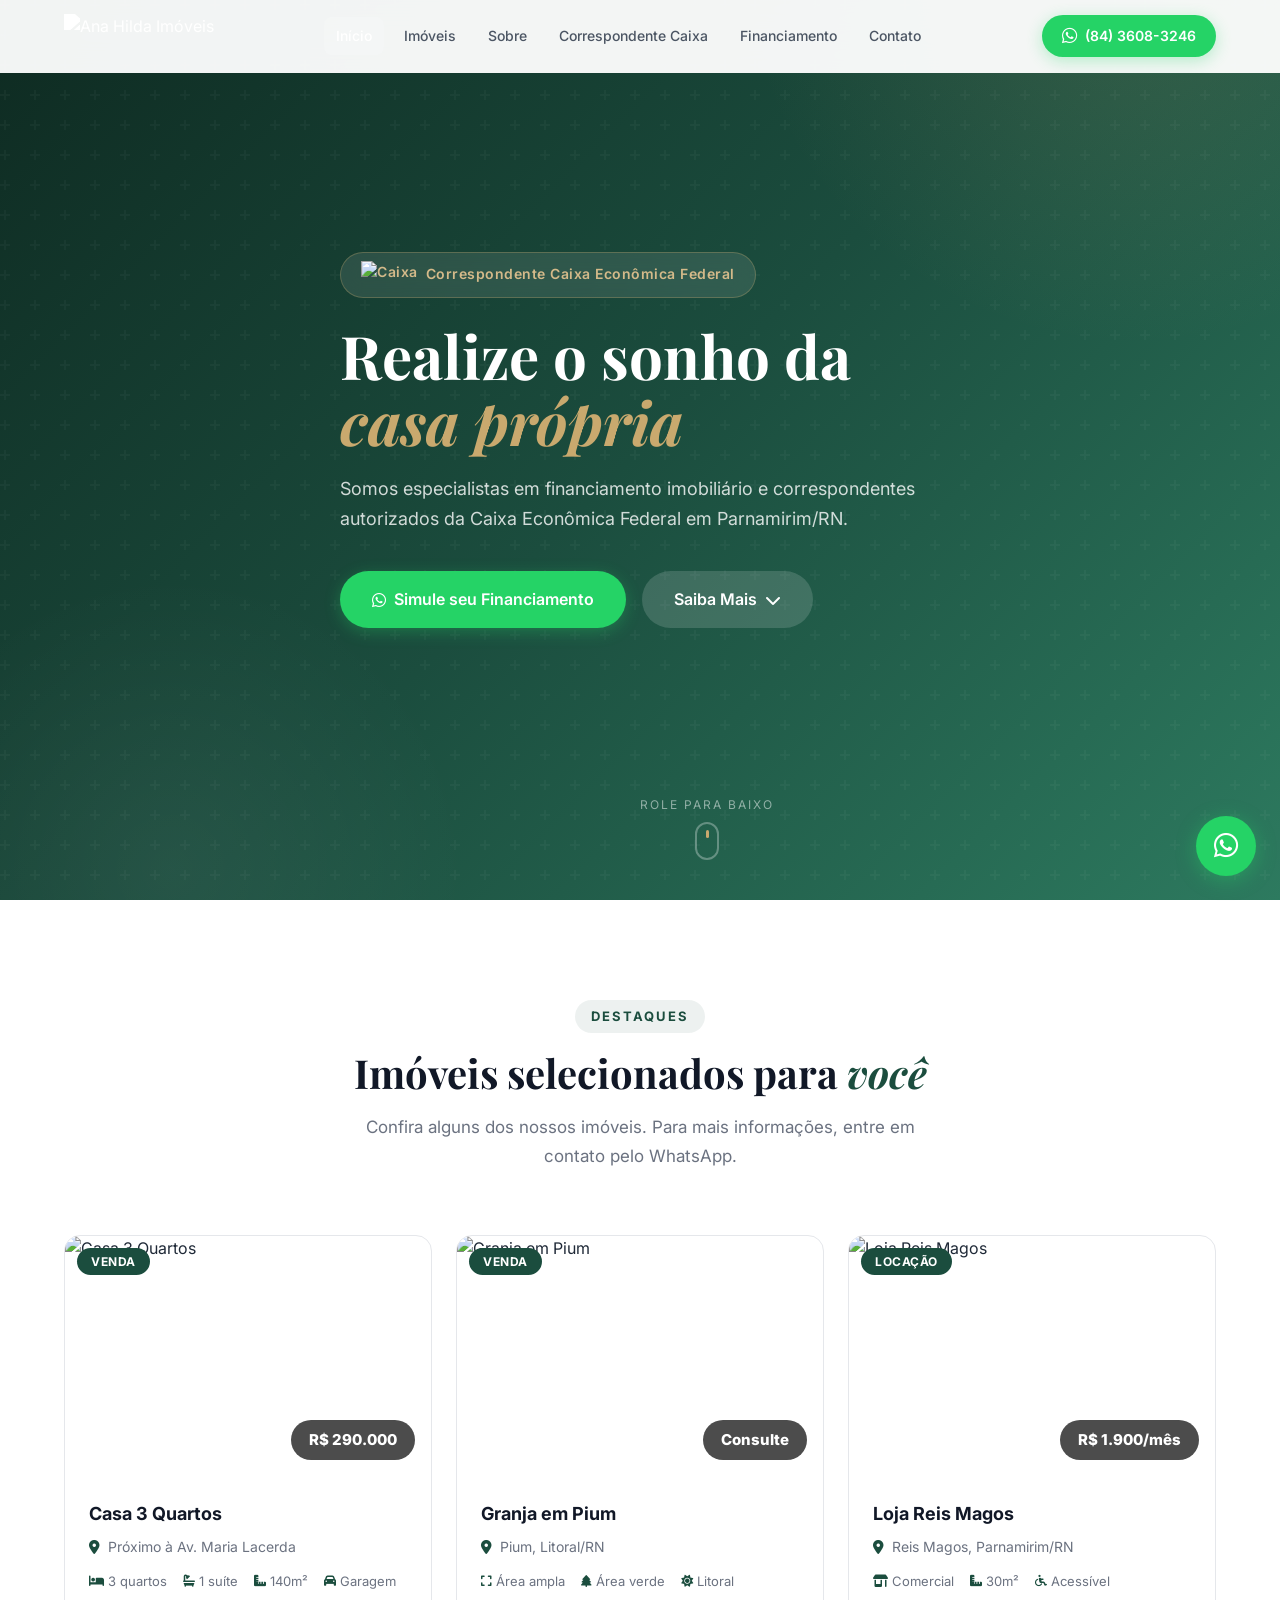
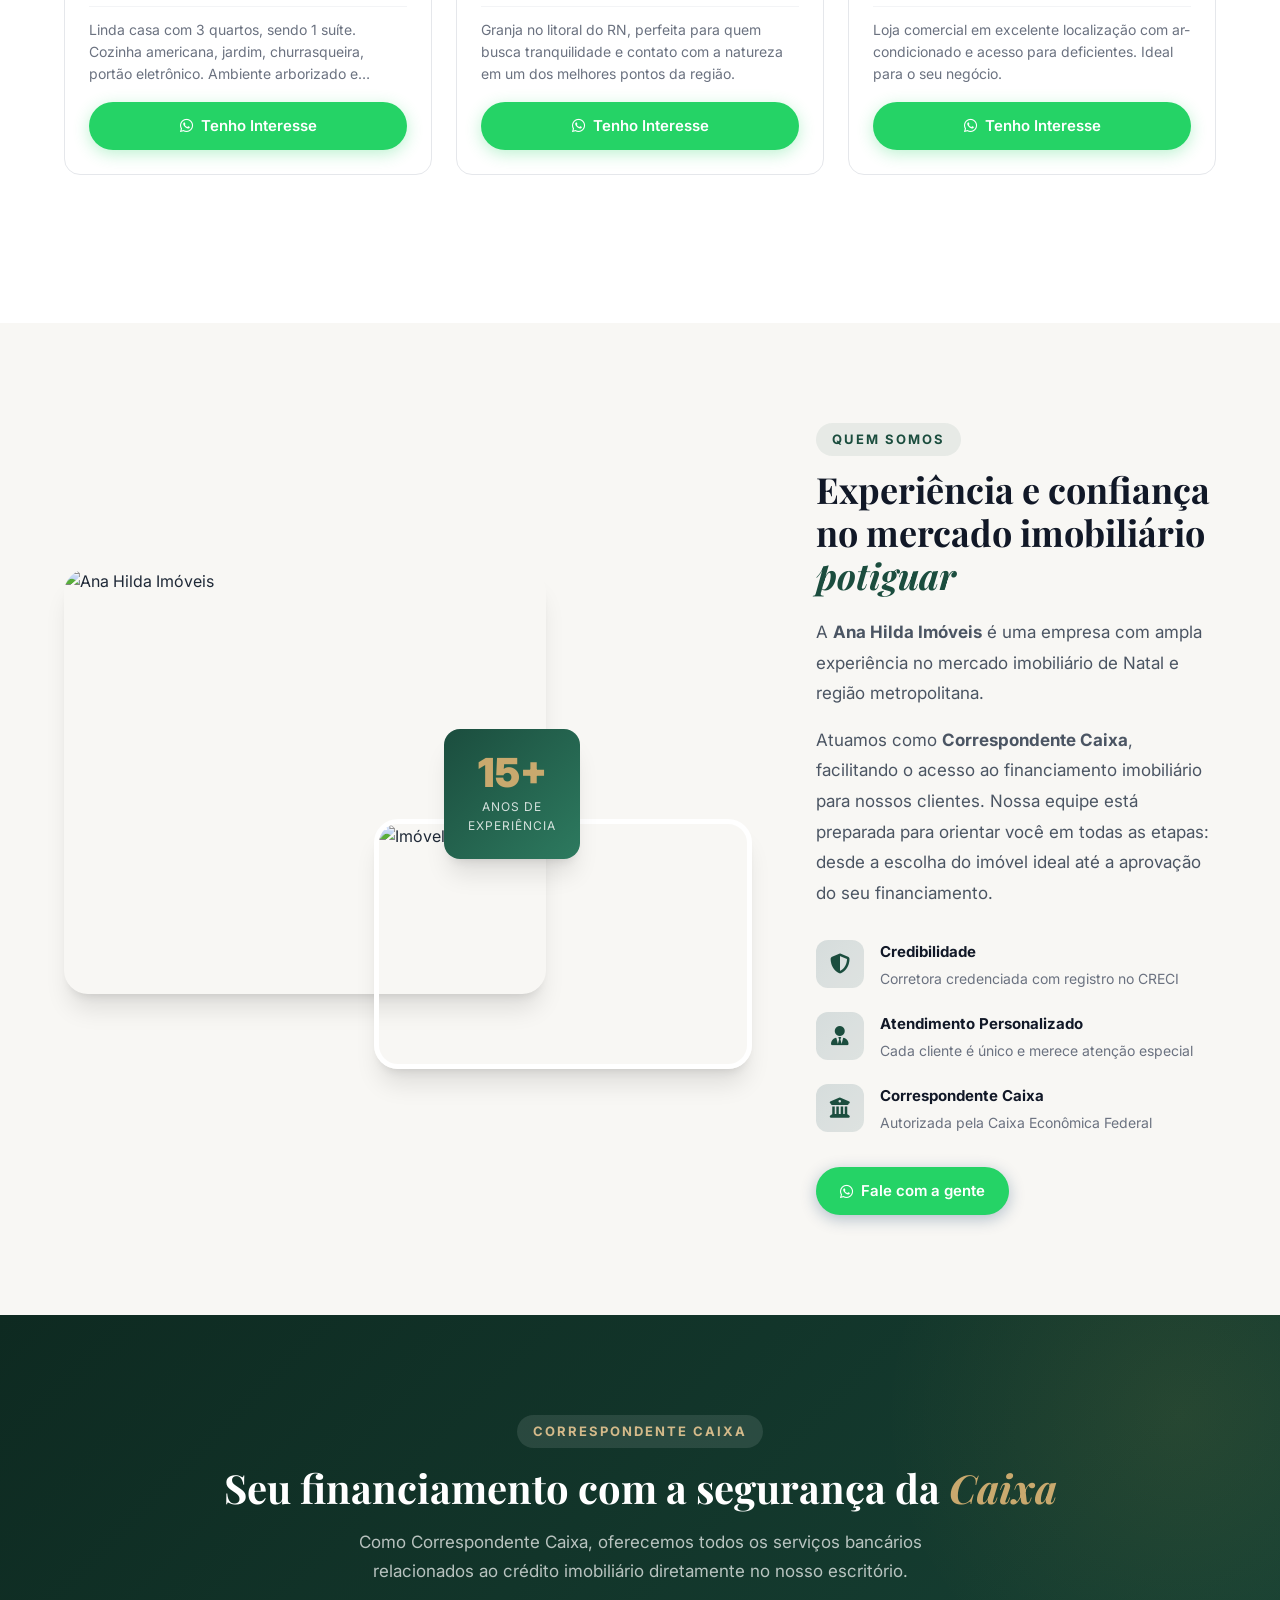
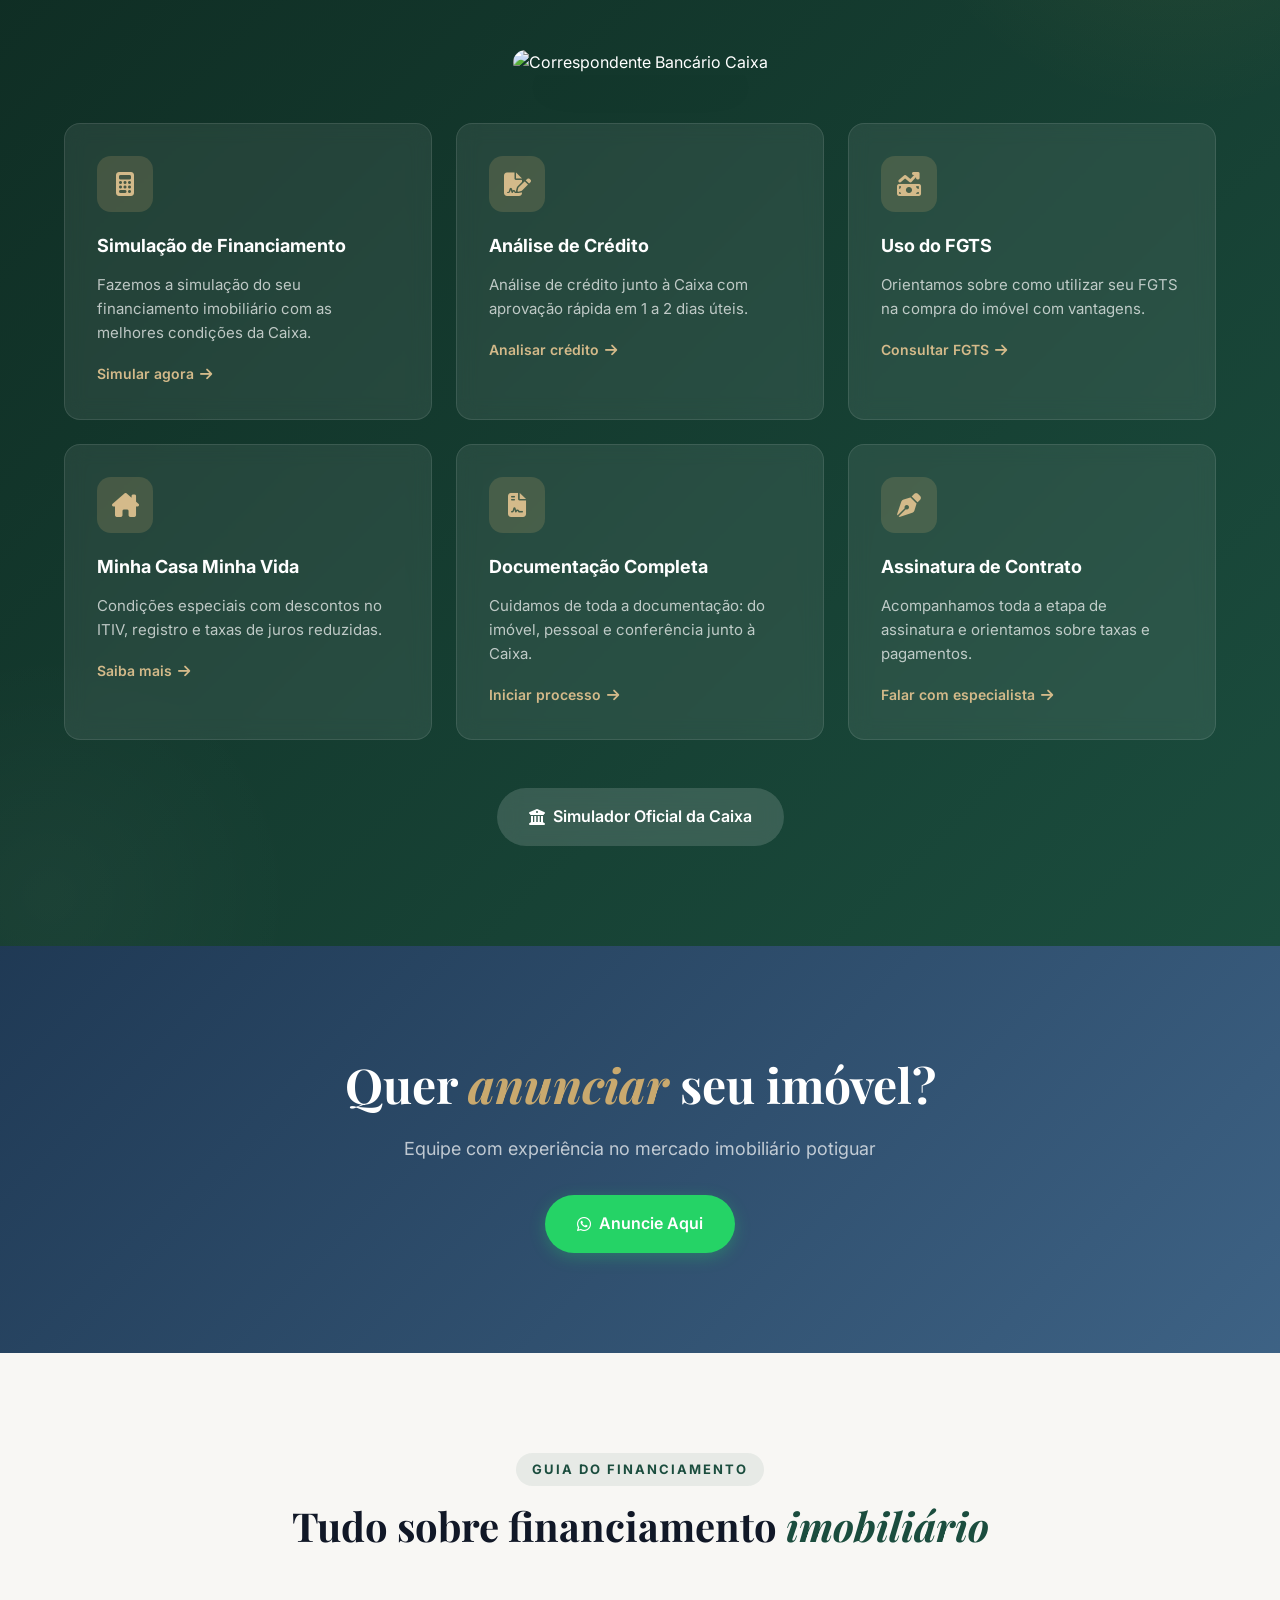
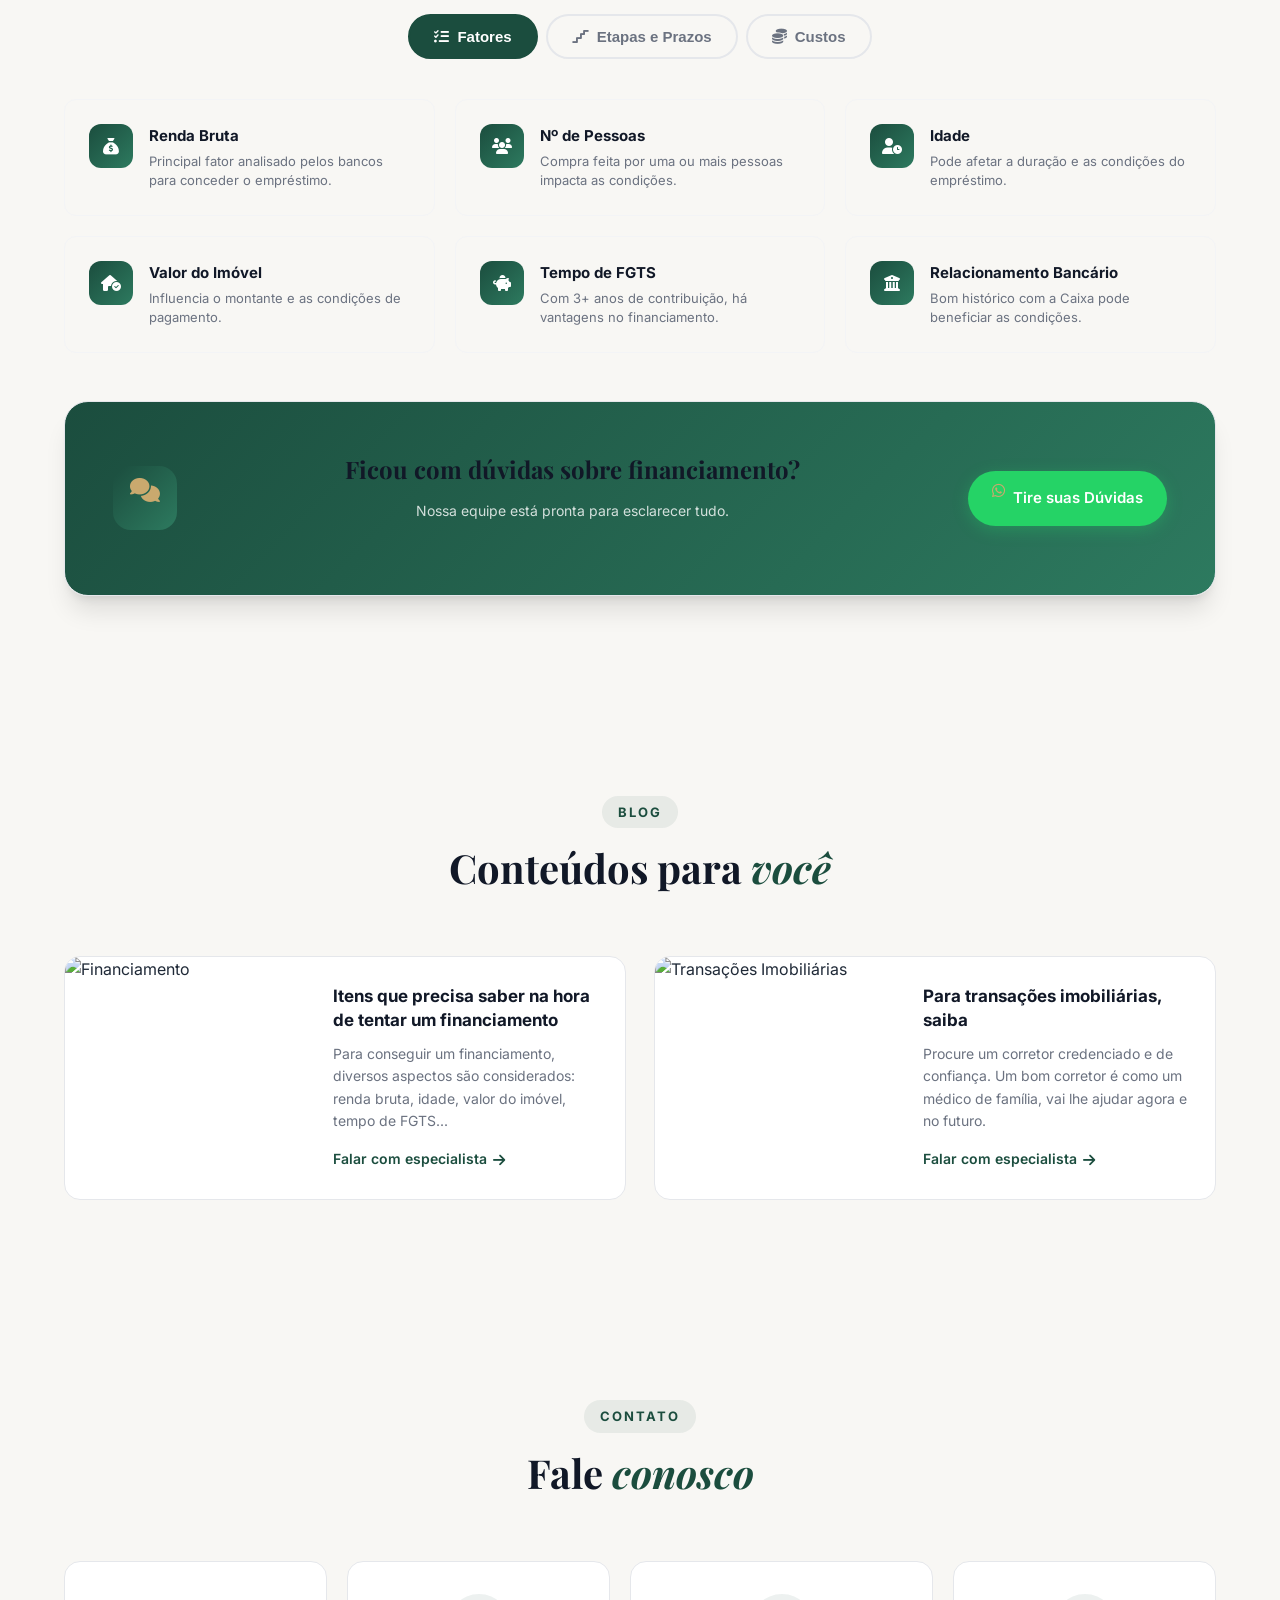
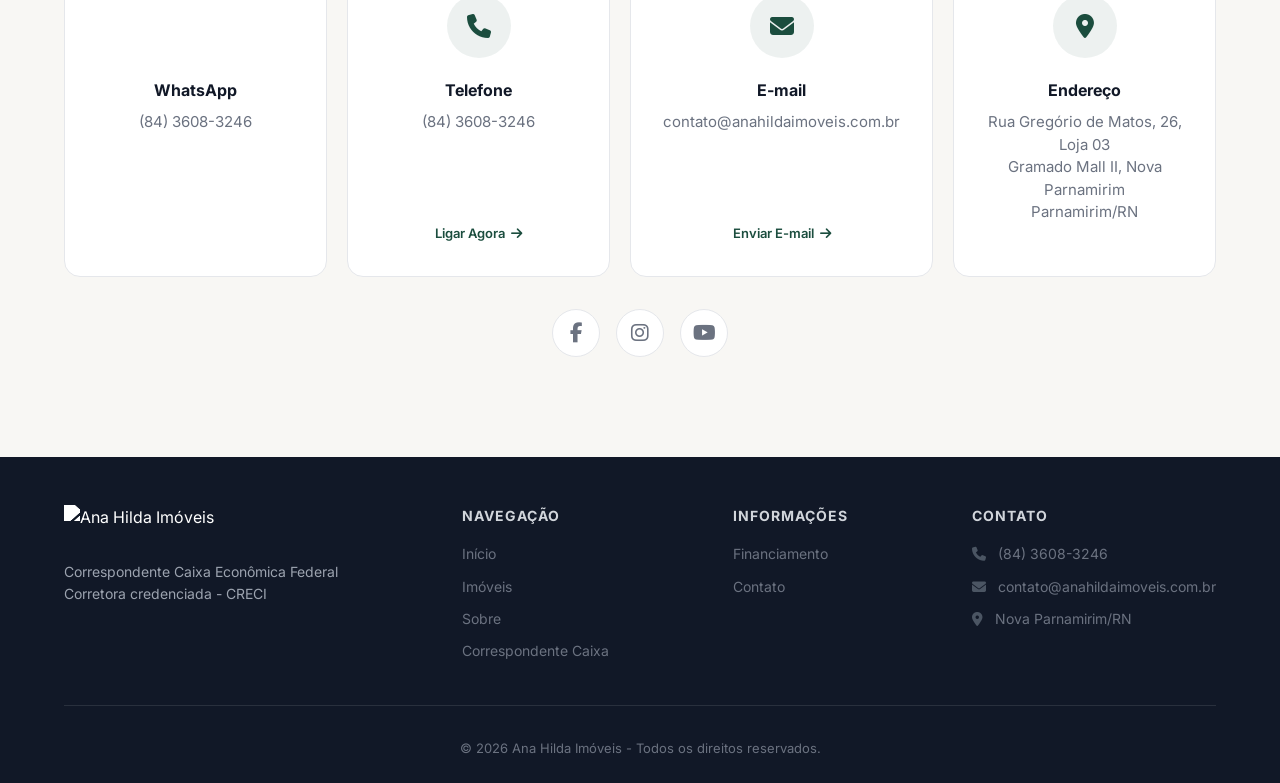
==== anahilda/index.html @ 0c30a684 "Site Ana Hilda Imoveis - Correspondente Caixa" ====
<!DOCTYPE html>
<html lang="pt-BR">
<head>
    <meta charset="UTF-8">
    <meta name="viewport" content="width=device-width, initial-scale=1.0">
    <title>Ana Hilda Imóveis | Correspondente Caixa - Parnamirim/RN</title>
    <meta name="description" content="Ana Hilda Imóveis - Correspondente Caixa em Parnamirim/RN. Financiamento imobiliário, simulação de crédito, compra e venda de imóveis.">
    <link rel="icon" type="image/svg+xml" href="https://www.anahildaimoveis.com.br/images/icons/logo.svg">
    <link rel="preconnect" href="https://fonts.googleapis.com">
    <link rel="preconnect" href="https://fonts.gstatic.com" crossorigin>
    <link href="https://fonts.googleapis.com/css2?family=Inter:wght@300;400;500;600;700;800;900&family=Playfair+Display:ital,wght@0,400;0,500;0,600;0,700;0,800;1,400;1,500&display=swap" rel="stylesheet">
    <link rel="stylesheet" href="https://cdnjs.cloudflare.com/ajax/libs/font-awesome/6.5.1/css/all.min.css">
    <link rel="stylesheet" href="styles.css">
</head>
<body>
    <!-- Preloader -->
    <div class="preloader" id="preloader">
        <div class="preloader-inner">
            <img src="https://www.anahildaimoveis.com.br/images/icons/logo.svg" alt="Ana Hilda" class="preloader-logo">
            <div class="preloader-bar"><div class="preloader-progress"></div></div>
        </div>
    </div>

    <!-- Header -->
    <header class="header" id="header">
        <div class="container header-container">
            <a href="#inicio" class="logo">
                <img src="https://www.anahildaimoveis.com.br/images/icons/logo.svg" alt="Ana Hilda Imóveis" class="logo-img">
            </a>
            <nav class="nav" id="nav">
                <a href="#inicio" class="nav-link active">Início</a>
                <a href="#imoveis" class="nav-link">Imóveis</a>
                <a href="#sobre" class="nav-link">Sobre</a>
                <a href="#correspondente" class="nav-link">Correspondente Caixa</a>
                <a href="#financiamento" class="nav-link">Financiamento</a>
                <a href="#contato" class="nav-link">Contato</a>
            </nav>
            <div class="header-actions">
                <a href="https://api.whatsapp.com/send?phone=558436083246&text=Ol%C3%A1!%20Gostaria%20de%20mais%20informa%C3%A7%C3%B5es." class="btn-whatsapp-header" target="_blank" rel="noopener noreferrer">
                    <i class="fa-brands fa-whatsapp"></i>
                    <span>(84) 3608-3246</span>
                </a>
                <button class="menu-toggle" id="menuToggle" aria-label="Abrir menu">
                    <span></span><span></span><span></span>
                </button>
            </div>
        </div>
    </header>

    <!-- Hero Section -->
    <section class="hero" id="inicio">
        <div class="hero-slider">
            <div class="hero-slide active" style="background-image: url('https://www.anahildaimoveis.com.br/storage/3f42e24fa9ee6827d3854d11d2862d00.jpg')"></div>
            <div class="hero-slide" style="background-image: url('https://www.anahildaimoveis.com.br/storage/c2299dfd1efd3f66dc55f5dcf872d131.jpg')"></div>
            <div class="hero-slide" style="background-image: url('https://www.anahildaimoveis.com.br/storage/8b6256d029a9e658348ebc6f0e611dac.jpg')"></div>
        </div>
        <div class="hero-overlay"></div>
        <div class="container hero-content">
            <div class="hero-badge">
                <img src="https://www.anahildaimoveis.com.br/images/caixa.png" alt="Caixa" class="hero-badge-img">
                Correspondente Caixa Econômica Federal
            </div>
            <h1>
                <span class="hero-line">Realize o sonho da</span>
                <span class="hero-line"><em class="highlight">casa própria</em></span>
            </h1>
            <p class="hero-subtitle">Somos especialistas em financiamento imobiliário e correspondentes autorizados da Caixa Econômica Federal em Parnamirim/RN.</p>
            <div class="hero-actions">
                <a href="https://api.whatsapp.com/send?phone=558436083246&text=Ol%C3%A1!%20Gostaria%20de%20simular%20um%20financiamento." class="btn btn-whatsapp btn-lg" target="_blank" rel="noopener noreferrer">
                    <i class="fa-brands fa-whatsapp"></i> Simule seu Financiamento
                </a>
                <a href="#correspondente" class="btn btn-glass btn-lg">
                    Saiba Mais <i class="fa-solid fa-chevron-down"></i>
                </a>
            </div>
        </div>
        <div class="hero-scroll-indicator">
            <span>Role para baixo</span>
            <div class="scroll-mouse"><div class="scroll-dot"></div></div>
        </div>
    </section>

    <!-- Imóveis em Destaque -->
    <section class="section section-properties" id="imoveis">
        <div class="container">
            <div class="section-header">
                <span class="section-tag">Destaques</span>
                <h2 class="section-title">Imóveis selecionados para <em>você</em></h2>
                <p class="section-desc">Confira alguns dos nossos imóveis. Para mais informações, entre em contato pelo WhatsApp.</p>
            </div>
            <div class="properties-grid">
                <div class="property-card">
                    <div class="property-image-wrap">
                        <img src="https://www.anahildaimoveis.com.br/storage/3f42e24fa9ee6827d3854d11d2862d00.jpg" alt="Casa 3 Quartos" class="property-img" loading="lazy">
                        <div class="property-badge">Venda</div>
                        <div class="property-price-tag">R$ 290.000</div>
                    </div>
                    <div class="property-info">
                        <h3>Casa 3 Quartos</h3>
                        <p class="property-location"><i class="fa-solid fa-location-dot"></i> Próximo à Av. Maria Lacerda</p>
                        <div class="property-details">
                            <span><i class="fa-solid fa-bed"></i> 3 quartos</span>
                            <span><i class="fa-solid fa-bath"></i> 1 suíte</span>
                            <span><i class="fa-solid fa-ruler-combined"></i> 140m²</span>
                            <span><i class="fa-solid fa-car"></i> Garagem</span>
                        </div>
                        <p class="property-desc">Linda casa com 3 quartos, sendo 1 suíte. Cozinha americana, jardim, churrasqueira, portão eletrônico. Ambiente arborizado e tranquilo.</p>
                        <a href="https://api.whatsapp.com/send?phone=558436083246&text=Ol%C3%A1!%20Tenho%20interesse%20na%20casa%20de%203%20quartos%20pr%C3%B3ximo%20%C3%A0%20Av.%20Maria%20Lacerda%20-%20R%24%20290.000." class="btn btn-whatsapp btn-block" target="_blank" rel="noopener noreferrer">
                            <i class="fa-brands fa-whatsapp"></i> Tenho Interesse
                        </a>
                    </div>
                </div>
                <div class="property-card">
                    <div class="property-image-wrap">
                        <img src="https://www.anahildaimoveis.com.br/storage/c2299dfd1efd3f66dc55f5dcf872d131.jpg" alt="Granja em Pium" class="property-img" loading="lazy">
                        <div class="property-badge badge-accent">Venda</div>
                        <div class="property-price-tag">Consulte</div>
                    </div>
                    <div class="property-info">
                        <h3>Granja em Pium</h3>
                        <p class="property-location"><i class="fa-solid fa-location-dot"></i> Pium, Litoral/RN</p>
                        <div class="property-details">
                            <span><i class="fa-solid fa-expand"></i> Área ampla</span>
                            <span><i class="fa-solid fa-tree"></i> Área verde</span>
                            <span><i class="fa-solid fa-sun"></i> Litoral</span>
                        </div>
                        <p class="property-desc">Granja no litoral do RN, perfeita para quem busca tranquilidade e contato com a natureza em um dos melhores pontos da região.</p>
                        <a href="https://api.whatsapp.com/send?phone=558436083246&text=Ol%C3%A1!%20Tenho%20interesse%20na%20granja%20em%20Pium." class="btn btn-whatsapp btn-block" target="_blank" rel="noopener noreferrer">
                            <i class="fa-brands fa-whatsapp"></i> Tenho Interesse
                        </a>
                    </div>
                </div>
                <div class="property-card">
                    <div class="property-image-wrap">
                        <img src="https://www.anahildaimoveis.com.br/storage/f14620f05eb7514bbc14f7b76ff2d310.jpg" alt="Loja Reis Magos" class="property-img" loading="lazy">
                        <div class="property-badge badge-blue">Locação</div>
                        <div class="property-price-tag">R$ 1.900/mês</div>
                    </div>
                    <div class="property-info">
                        <h3>Loja Reis Magos</h3>
                        <p class="property-location"><i class="fa-solid fa-location-dot"></i> Reis Magos, Parnamirim/RN</p>
                        <div class="property-details">
                            <span><i class="fa-solid fa-shop"></i> Comercial</span>
                            <span><i class="fa-solid fa-ruler-combined"></i> 30m²</span>
                            <span><i class="fa-solid fa-wheelchair"></i> Acessível</span>
                        </div>
                        <p class="property-desc">Loja comercial em excelente localização com ar-condicionado e acesso para deficientes. Ideal para o seu negócio.</p>
                        <a href="https://api.whatsapp.com/send?phone=558436083246&text=Ol%C3%A1!%20Tenho%20interesse%20na%20loja%20em%20Reis%20Magos%20-%20R%24%201.900%2Fm%C3%AAs." class="btn btn-whatsapp btn-block" target="_blank" rel="noopener noreferrer">
                            <i class="fa-brands fa-whatsapp"></i> Tenho Interesse
                        </a>
                    </div>
                </div>
            </div>
        </div>
    </section>

    <!-- Sobre Section -->
    <section class="section section-about" id="sobre">
        <div class="container">
            <div class="about-grid">
                <div class="about-visual">
                    <div class="about-img-main">
                        <img src="https://www.anahildaimoveis.com.br/storage/6cd33219439816ec2b8a72f37dd2b15e.jpg" alt="Ana Hilda Imóveis" loading="lazy">
                    </div>
                    <div class="about-img-secondary">
                        <img src="https://www.anahildaimoveis.com.br/storage/6be5751e2542e3f77f32aef439440cd1.jpg" alt="Imóvel" loading="lazy">
                    </div>
                    <div class="about-experience-badge">
                        <span class="about-exp-number">15+</span>
                        <span class="about-exp-text">Anos de<br>experiência</span>
                    </div>
                </div>
                <div class="about-text">
                    <span class="section-tag">Quem Somos</span>
                    <h2 class="section-title">Experiência e confiança no mercado imobiliário <em>potiguar</em></h2>
                    <p class="about-lead">A <strong>Ana Hilda Imóveis</strong> é uma empresa com ampla experiência no mercado imobiliário de Natal e região metropolitana.</p>
                    <p>Atuamos como <strong>Correspondente Caixa</strong>, facilitando o acesso ao financiamento imobiliário para nossos clientes. Nossa equipe está preparada para orientar você em todas as etapas: desde a escolha do imóvel ideal até a aprovação do seu financiamento.</p>
                    <div class="about-features">
                        <div class="about-feature">
                            <div class="feature-icon"><i class="fa-solid fa-shield-halved"></i></div>
                            <div>
                                <strong>Credibilidade</strong>
                                <span>Corretora credenciada com registro no CRECI</span>
                            </div>
                        </div>
                        <div class="about-feature">
                            <div class="feature-icon"><i class="fa-solid fa-user-tie"></i></div>
                            <div>
                                <strong>Atendimento Personalizado</strong>
                                <span>Cada cliente é único e merece atenção especial</span>
                            </div>
                        </div>
                        <div class="about-feature">
                            <div class="feature-icon"><i class="fa-solid fa-building-columns"></i></div>
                            <div>
                                <strong>Correspondente Caixa</strong>
                                <span>Autorizada pela Caixa Econômica Federal</span>
                            </div>
                        </div>
                    </div>
                    <a href="https://api.whatsapp.com/send?phone=558436083246&text=Ol%C3%A1!%20Gostaria%20de%20saber%20mais%20sobre%20a%20Ana%20Hilda%20Im%C3%B3veis." class="btn btn-primary" target="_blank" rel="noopener noreferrer">
                        <i class="fa-brands fa-whatsapp"></i> Fale com a gente
                    </a>
                </div>
            </div>
        </div>
    </section>

    <!-- Correspondente Caixa Section -->
    <section class="section section-caixa" id="correspondente">
        <div class="container">
            <div class="section-header section-header-light">
                <span class="section-tag section-tag-light">Correspondente Caixa</span>
                <h2 class="section-title">Seu financiamento com a segurança da <em>Caixa</em></h2>
                <p class="section-desc">Como Correspondente Caixa, oferecemos todos os serviços bancários relacionados ao crédito imobiliário diretamente no nosso escritório.</p>
            </div>
            <div class="caixa-banner">
                <img src="https://www.anahildaimoveis.com.br/images/caixa.png" alt="Correspondente Bancário Caixa" class="caixa-banner-img">
            </div>
            <div class="caixa-grid">
                <div class="caixa-card">
                    <div class="caixa-icon"><i class="fa-solid fa-calculator"></i></div>
                    <h3>Simulação de Financiamento</h3>
                    <p>Fazemos a simulação do seu financiamento imobiliário com as melhores condições da Caixa.</p>
                    <a href="https://api.whatsapp.com/send?phone=558436083246&text=Ol%C3%A1!%20Gostaria%20de%20fazer%20uma%20simula%C3%A7%C3%A3o%20de%20financiamento." class="caixa-link" target="_blank" rel="noopener noreferrer">Simular agora <i class="fa-solid fa-arrow-right"></i></a>
                </div>
                <div class="caixa-card">
                    <div class="caixa-icon"><i class="fa-solid fa-file-signature"></i></div>
                    <h3>Análise de Crédito</h3>
                    <p>Análise de crédito junto à Caixa com aprovação rápida em 1 a 2 dias úteis.</p>
                    <a href="https://api.whatsapp.com/send?phone=558436083246&text=Ol%C3%A1!%20Gostaria%20de%20fazer%20uma%20an%C3%A1lise%20de%20cr%C3%A9dito." class="caixa-link" target="_blank" rel="noopener noreferrer">Analisar crédito <i class="fa-solid fa-arrow-right"></i></a>
                </div>
                <div class="caixa-card">
                    <div class="caixa-icon"><i class="fa-solid fa-money-bill-trend-up"></i></div>
                    <h3>Uso do FGTS</h3>
                    <p>Orientamos sobre como utilizar seu FGTS na compra do imóvel com vantagens.</p>
                    <a href="https://api.whatsapp.com/send?phone=558436083246&text=Ol%C3%A1!%20Gostaria%20de%20saber%20como%20usar%20o%20FGTS%20no%20financiamento." class="caixa-link" target="_blank" rel="noopener noreferrer">Consultar FGTS <i class="fa-solid fa-arrow-right"></i></a>
                </div>
                <div class="caixa-card">
                    <div class="caixa-icon"><i class="fa-solid fa-house-chimney"></i></div>
                    <h3>Minha Casa Minha Vida</h3>
                    <p>Condições especiais com descontos no ITIV, registro e taxas de juros reduzidas.</p>
                    <a href="https://api.whatsapp.com/send?phone=558436083246&text=Ol%C3%A1!%20Gostaria%20de%20saber%20sobre%20o%20Minha%20Casa%20Minha%20Vida." class="caixa-link" target="_blank" rel="noopener noreferrer">Saiba mais <i class="fa-solid fa-arrow-right"></i></a>
                </div>
                <div class="caixa-card">
                    <div class="caixa-icon"><i class="fa-solid fa-file-contract"></i></div>
                    <h3>Documentação Completa</h3>
                    <p>Cuidamos de toda a documentação: do imóvel, pessoal e conferência junto à Caixa.</p>
                    <a href="https://api.whatsapp.com/send?phone=558436083246&text=Ol%C3%A1!%20Preciso%20de%20ajuda%20com%20documenta%C3%A7%C3%A3o%20do%20financiamento." class="caixa-link" target="_blank" rel="noopener noreferrer">Iniciar processo <i class="fa-solid fa-arrow-right"></i></a>
                </div>
                <div class="caixa-card">
                    <div class="caixa-icon"><i class="fa-solid fa-pen-nib"></i></div>
                    <h3>Assinatura de Contrato</h3>
                    <p>Acompanhamos toda a etapa de assinatura e orientamos sobre taxas e pagamentos.</p>
                    <a href="https://api.whatsapp.com/send?phone=558436083246&text=Ol%C3%A1!%20Gostaria%20de%20saber%20sobre%20assinatura%20do%20contrato." class="caixa-link" target="_blank" rel="noopener noreferrer">Falar com especialista <i class="fa-solid fa-arrow-right"></i></a>
                </div>
            </div>
            <div class="caixa-cta">
                <a href="http://www8.caixa.gov.br/siopiinternet-web/simulaOperacaoInternet.do?method=inicializarCasoUso" class="btn btn-glass btn-lg" target="_blank" rel="noopener noreferrer">
                    <i class="fa-solid fa-building-columns"></i> Simulador Oficial da Caixa
                </a>
            </div>
        </div>
    </section>

    <!-- CTA Banner -->
    <section class="cta-banner" style="background-image: url('https://www.anahildaimoveis.com.br/storage/a5a884e4cf1339f1665d600820ebb348.jpg')">
        <div class="cta-overlay"></div>
        <div class="container cta-content">
            <h2>Quer <em>anunciar</em> seu imóvel?</h2>
            <p>Equipe com experiência no mercado imobiliário potiguar</p>
            <a href="https://api.whatsapp.com/send?phone=558436083246&text=Ol%C3%A1!%20Gostaria%20de%20anunciar%20meu%20im%C3%B3vel." class="btn btn-whatsapp btn-lg" target="_blank" rel="noopener noreferrer">
                <i class="fa-brands fa-whatsapp"></i> Anuncie Aqui
            </a>
        </div>
    </section>

    <!-- Financiamento Info Section -->
    <section class="section section-finance" id="financiamento">
        <div class="container">
            <div class="section-header">
                <span class="section-tag">Guia do Financiamento</span>
                <h2 class="section-title">Tudo sobre financiamento <em>imobiliário</em></h2>
            </div>
            <div class="finance-tabs">
                <button class="finance-tab active" data-tab="fatores">
                    <i class="fa-solid fa-list-check"></i> Fatores
                </button>
                <button class="finance-tab" data-tab="etapas">
                    <i class="fa-solid fa-stairs"></i> Etapas e Prazos
                </button>
                <button class="finance-tab" data-tab="custos">
                    <i class="fa-solid fa-coins"></i> Custos
                </button>
            </div>
            <div class="finance-panels">
                <div class="finance-panel active" id="panel-fatores">
                    <div class="finance-panel-grid">
                        <div class="finance-item">
                            <div class="finance-item-icon"><i class="fa-solid fa-sack-dollar"></i></div>
                            <div>
                                <strong>Renda Bruta</strong>
                                <p>Principal fator analisado pelos bancos para conceder o empréstimo.</p>
                            </div>
                        </div>
                        <div class="finance-item">
                            <div class="finance-item-icon"><i class="fa-solid fa-users"></i></div>
                            <div>
                                <strong>Nº de Pessoas</strong>
                                <p>Compra feita por uma ou mais pessoas impacta as condições.</p>
                            </div>
                        </div>
                        <div class="finance-item">
                            <div class="finance-item-icon"><i class="fa-solid fa-user-clock"></i></div>
                            <div>
                                <strong>Idade</strong>
                                <p>Pode afetar a duração e as condições do empréstimo.</p>
                            </div>
                        </div>
                        <div class="finance-item">
                            <div class="finance-item-icon"><i class="fa-solid fa-house-circle-check"></i></div>
                            <div>
                                <strong>Valor do Imóvel</strong>
                                <p>Influencia o montante e as condições de pagamento.</p>
                            </div>
                        </div>
                        <div class="finance-item">
                            <div class="finance-item-icon"><i class="fa-solid fa-piggy-bank"></i></div>
                            <div>
                                <strong>Tempo de FGTS</strong>
                                <p>Com 3+ anos de contribuição, há vantagens no financiamento.</p>
                            </div>
                        </div>
                        <div class="finance-item">
                            <div class="finance-item-icon"><i class="fa-solid fa-building-columns"></i></div>
                            <div>
                                <strong>Relacionamento Bancário</strong>
                                <p>Bom histórico com a Caixa pode beneficiar as condições.</p>
                            </div>
                        </div>
                    </div>
                </div>
                <div class="finance-panel" id="panel-etapas">
                    <div class="finance-steps">
                        <div class="finance-step">
                            <div class="step-number">01</div>
                            <div class="step-content">
                                <strong>Aprovação do Crédito</strong>
                                <span class="step-time"><i class="fa-regular fa-clock"></i> 1 a 2 dias úteis</span>
                            </div>
                        </div>
                        <div class="finance-step">
                            <div class="step-number">02</div>
                            <div class="step-content">
                                <strong>Documentação do Imóvel</strong>
                                <span class="step-time"><i class="fa-regular fa-clock"></i> 2 a 4 dias úteis</span>
                            </div>
                        </div>
                        <div class="finance-step">
                            <div class="step-number">03</div>
                            <div class="step-content">
                                <strong>Avaliação do Imóvel</strong>
                                <span class="step-time"><i class="fa-regular fa-clock"></i> 6 dias corridos (taxa R$ 750)</span>
                            </div>
                        </div>
                        <div class="finance-step">
                            <div class="step-number">04</div>
                            <div class="step-content">
                                <strong>Conferência dos Documentos</strong>
                                <span class="step-time"><i class="fa-regular fa-clock"></i> ~5 dias úteis</span>
                            </div>
                        </div>
                        <div class="finance-step">
                            <div class="step-number">05</div>
                            <div class="step-content">
                                <strong>Assinatura do Contrato</strong>
                                <span class="step-time"><i class="fa-regular fa-clock"></i> Formalização entre as partes</span>
                            </div>
                        </div>
                        <div class="finance-step">
                            <div class="step-number">06</div>
                            <div class="step-content">
                                <strong>Emissão do ITIV</strong>
                                <span class="step-time"><i class="fa-regular fa-clock"></i> ~3 dias úteis</span>
                            </div>
                        </div>
                        <div class="finance-step">
                            <div class="step-number">07</div>
                            <div class="step-content">
                                <strong>Registro no Cartório</strong>
                                <span class="step-time"><i class="fa-regular fa-clock"></i> ~10 dias úteis</span>
                            </div>
                        </div>
                    </div>
                </div>
                <div class="finance-panel" id="panel-custos">
                    <div class="cost-cards">
                        <div class="cost-card">
                            <div class="cost-value">R$ 750</div>
                            <div class="cost-label">Taxa de Engenharia</div>
                            <div class="cost-desc">Valor fixo</div>
                        </div>
                        <div class="cost-card">
                            <div class="cost-value">1-2%</div>
                            <div class="cost-label">Taxa à Vista</div>
                            <div class="cost-desc">Do valor do imóvel</div>
                        </div>
                        <div class="cost-card">
                            <div class="cost-value">3%</div>
                            <div class="cost-label">ITIV</div>
                            <div class="cost-desc">Descontos no MCMV</div>
                        </div>
                        <div class="cost-card">
                            <div class="cost-value">~2%</div>
                            <div class="cost-label">Registro Cartorário</div>
                            <div class="cost-desc">Descontos em programas especiais</div>
                        </div>
                        <div class="cost-card cost-card-total">
                            <div class="cost-value">7-10%</div>
                            <div class="cost-label">Total de Custos Adicionais</div>
                            <div class="cost-desc">Do valor do imóvel</div>
                        </div>
                    </div>
                </div>
            </div>
            <div class="finance-cta">
                <div class="finance-cta-card">
                    <div class="finance-cta-icon"><i class="fa-solid fa-comments"></i></div>
                    <div class="finance-cta-text">
                        <h3>Ficou com dúvidas sobre financiamento?</h3>
                        <p>Nossa equipe está pronta para esclarecer tudo.</p>
                    </div>
                    <a href="https://api.whatsapp.com/send?phone=558436083246&text=Ol%C3%A1!%20Tenho%20d%C3%BAvidas%20sobre%20financiamento%20imobili%C3%A1rio." class="btn btn-whatsapp" target="_blank" rel="noopener noreferrer">
                        <i class="fa-brands fa-whatsapp"></i> Tire suas Dúvidas
                    </a>
                </div>
            </div>
        </div>
    </section>

    <!-- Blog Preview -->
    <section class="section section-blog">
        <div class="container">
            <div class="section-header">
                <span class="section-tag">Blog</span>
                <h2 class="section-title">Conteúdos para <em>você</em></h2>
            </div>
            <div class="blog-grid">
                <div class="blog-card">
                    <div class="blog-img-wrap">
                        <img src="https://www.anahildaimoveis.com.br/storage/835e1cdfd86492f84b897bf29890645f.jpg" alt="Financiamento" class="blog-img" loading="lazy">
                    </div>
                    <div class="blog-content">
                        <h3>Itens que precisa saber na hora de tentar um financiamento</h3>
                        <p>Para conseguir um financiamento, diversos aspectos são considerados: renda bruta, idade, valor do imóvel, tempo de FGTS...</p>
                        <a href="https://api.whatsapp.com/send?phone=558436083246&text=Ol%C3%A1!%20Li%20sobre%20financiamento%20no%20site%20e%20gostaria%20de%20mais%20informa%C3%A7%C3%B5es." class="blog-link" target="_blank" rel="noopener noreferrer">Falar com especialista <i class="fa-solid fa-arrow-right"></i></a>
                    </div>
                </div>
                <div class="blog-card">
                    <div class="blog-img-wrap">
                        <img src="https://www.anahildaimoveis.com.br/storage/55d83b8bfdbf96cc63c871946daa3565.jpg" alt="Transações Imobiliárias" class="blog-img" loading="lazy">
                    </div>
                    <div class="blog-content">
                        <h3>Para transações imobiliárias, saiba</h3>
                        <p>Procure um corretor credenciado e de confiança. Um bom corretor é como um médico de família, vai lhe ajudar agora e no futuro.</p>
                        <a href="https://api.whatsapp.com/send?phone=558436083246&text=Ol%C3%A1!%20Li%20sobre%20transa%C3%A7%C3%B5es%20imobili%C3%A1rias%20no%20site%20e%20gostaria%20de%20mais%20informa%C3%A7%C3%B5es." class="blog-link" target="_blank" rel="noopener noreferrer">Falar com especialista <i class="fa-solid fa-arrow-right"></i></a>
                    </div>
                </div>
            </div>
        </div>
    </section>

    <!-- Contato Section -->
    <section class="section section-contact" id="contato">
        <div class="container">
            <div class="section-header">
                <span class="section-tag">Contato</span>
                <h2 class="section-title">Fale <em>conosco</em></h2>
            </div>
            <div class="contact-main">
                <div class="contact-info-grid">
                    <a href="https://api.whatsapp.com/send?phone=558436083246&text=Ol%C3%A1!" class="contact-card contact-card-featured" target="_blank" rel="noopener noreferrer">
                        <div class="contact-icon"><i class="fa-brands fa-whatsapp"></i></div>
                        <h3>WhatsApp</h3>
                        <p>(84) 3608-3246</p>
                        <span class="contact-action">Enviar Mensagem <i class="fa-solid fa-arrow-right"></i></span>
                    </a>
                    <a href="tel:+558436083246" class="contact-card">
                        <div class="contact-icon"><i class="fa-solid fa-phone"></i></div>
                        <h3>Telefone</h3>
                        <p>(84) 3608-3246</p>
                        <span class="contact-action">Ligar Agora <i class="fa-solid fa-arrow-right"></i></span>
                    </a>
                    <a href="mailto:contato@anahildaimoveis.com.br" class="contact-card">
                        <div class="contact-icon"><i class="fa-solid fa-envelope"></i></div>
                        <h3>E-mail</h3>
                        <p>contato@anahildaimoveis.com.br</p>
                        <span class="contact-action">Enviar E-mail <i class="fa-solid fa-arrow-right"></i></span>
                    </a>
                    <div class="contact-card">
                        <div class="contact-icon"><i class="fa-solid fa-location-dot"></i></div>
                        <h3>Endereço</h3>
                        <p>Rua Gregório de Matos, 26, Loja 03<br>Gramado Mall II, Nova Parnamirim<br>Parnamirim/RN</p>
                    </div>
                </div>
            </div>
            <div class="social-links">
                <a href="https://www.facebook.com/AnaHildaImoveis/" target="_blank" rel="noopener noreferrer" aria-label="Facebook"><i class="fa-brands fa-facebook-f"></i></a>
                <a href="https://www.instagram.com/anahildaimoveis/" target="_blank" rel="noopener noreferrer" aria-label="Instagram"><i class="fa-brands fa-instagram"></i></a>
                <a href="https://youtube.com/" target="_blank" rel="noopener noreferrer" aria-label="YouTube"><i class="fa-brands fa-youtube"></i></a>
            </div>
        </div>
    </section>

    <!-- Footer -->
    <footer class="footer">
        <div class="container">
            <div class="footer-content">
                <div class="footer-brand">
                    <img src="https://www.anahildaimoveis.com.br/images/icons/logo.svg" alt="Ana Hilda Imóveis" class="footer-logo">
                    <p>Correspondente Caixa Econômica Federal<br>Corretora credenciada - CRECI</p>
                </div>
                <div class="footer-nav">
                    <h4>Navegação</h4>
                    <a href="#inicio">Início</a>
                    <a href="#imoveis">Imóveis</a>
                    <a href="#sobre">Sobre</a>
                    <a href="#correspondente">Correspondente Caixa</a>
                </div>
                <div class="footer-nav">
                    <h4>Informações</h4>
                    <a href="#financiamento">Financiamento</a>
                    <a href="#contato">Contato</a>
                </div>
                <div class="footer-nav">
                    <h4>Contato</h4>
                    <p><i class="fa-solid fa-phone"></i> (84) 3608-3246</p>
                    <p><i class="fa-solid fa-envelope"></i> contato@anahildaimoveis.com.br</p>
                    <p><i class="fa-solid fa-location-dot"></i> Nova Parnamirim/RN</p>
                </div>
            </div>
            <div class="footer-bottom">
                <p>&copy; 2026 Ana Hilda Imóveis - Todos os direitos reservados.</p>
            </div>
        </div>
    </footer>

    <!-- WhatsApp Float Button -->
    <a href="https://api.whatsapp.com/send?phone=558436083246&text=Ol%C3%A1!%20Vim%20pelo%20site%20e%20gostaria%20de%20mais%20informa%C3%A7%C3%B5es." class="whatsapp-float" target="_blank" rel="noopener noreferrer" aria-label="Fale conosco no WhatsApp">
        <i class="fa-brands fa-whatsapp"></i>
        <span class="whatsapp-tooltip">Fale Conosco</span>
    </a>

    <script src="script.js"></script>
</body>
</html>
---- anahilda/styles.css ----
/* ==========================================
   Ana Hilda Imóveis - Premium Design
   ========================================== */

:root {
    --primary: #0D3B66;
    --primary-light: #1A5C99;
    --primary-dark: #072442;
    --accent: #FAC748;
    --accent-dark: #E0AE2B;
    --green: #2ECC71;
    --green-dark: #27AE60;
    --whatsapp: #25D366;
    --whatsapp-dark: #128C7E;
    --white: #FFFFFF;
    --off-white: #F7F8FA;
    --gray-50: #F9FAFB;
    --gray-100: #F3F4F6;
    --gray-200: #E5E7EB;
    --gray-300: #D1D5DB;
    --gray-400: #9CA3AF;
    --gray-500: #6B7280;
    --gray-600: #4B5563;
    --gray-700: #374151;
    --gray-800: #1F2937;
    --gray-900: #111827;
    --shadow-sm: 0 1px 3px rgba(0,0,0,0.08);
    --shadow: 0 4px 12px rgba(0,0,0,0.08);
    --shadow-md: 0 8px 30px rgba(0,0,0,0.12);
    --shadow-lg: 0 20px 60px rgba(0,0,0,0.15);
    --shadow-xl: 0 30px 80px rgba(0,0,0,0.2);
    --radius: 12px;
    --radius-lg: 20px;
    --radius-xl: 28px;
    --transition: all 0.4s cubic-bezier(0.165, 0.84, 0.44, 1);
    --transition-fast: all 0.2s ease;
}

/* Reset */
*, *::before, *::after { margin: 0; padding: 0; box-sizing: border-box; }

html {
    scroll-behavior: smooth;
    scroll-padding-top: 80px;
}

body {
    font-family: 'Inter', -apple-system, BlinkMacSystemFont, sans-serif;
    font-size: 16px;
    line-height: 1.6;
    color: var(--gray-700);
    background: var(--white);
    -webkit-font-smoothing: antialiased;
    overflow-x: hidden;
}

img { max-width: 100%; height: auto; display: block; }
a { text-decoration: none; color: inherit; transition: var(--transition); }
ul { list-style: none; }
em { font-style: italic; color: var(--primary); }

.container {
    max-width: 1240px;
    margin: 0 auto;
    padding: 0 24px;
}

/* ==========================================
   Preloader
   ========================================== */
.preloader {
    position: fixed;
    inset: 0;
    background: var(--white);
    z-index: 9999;
    display: flex;
    align-items: center;
    justify-content: center;
    transition: opacity 0.6s ease, visibility 0.6s ease;
}

.preloader.hidden {
    opacity: 0;
    visibility: hidden;
}

.preloader-inner {
    text-align: center;
}

.preloader-logo {
    width: 180px;
    margin: 0 auto 24px;
    animation: preloaderPulse 1.5s ease infinite;
}

.preloader-bar {
    width: 200px;
    height: 3px;
    background: var(--gray-200);
    border-radius: 3px;
    overflow: hidden;
}

.preloader-progress {
    width: 0;
    height: 100%;
    background: linear-gradient(90deg, var(--primary), var(--accent));
    border-radius: 3px;
    animation: preloaderBar 1.5s ease forwards;
}

@keyframes preloaderPulse {
    0%, 100% { transform: scale(1); opacity: 1; }
    50% { transform: scale(1.05); opacity: 0.8; }
}

@keyframes preloaderBar {
    0% { width: 0; }
    100% { width: 100%; }
}

/* ==========================================
   Header
   ========================================== */
.header {
    position: fixed;
    top: 0;
    left: 0;
    right: 0;
    z-index: 1000;
    background: transparent;
    transition: var(--transition);
}

.header.scrolled {
    background: rgba(255,255,255,0.97);
    backdrop-filter: blur(20px);
    -webkit-backdrop-filter: blur(20px);
    box-shadow: 0 2px 20px rgba(0,0,0,0.06);
}

.header-container {
    display: flex;
    align-items: center;
    justify-content: space-between;
    height: 80px;
}

.logo-img {
    height: 44px;
    transition: var(--transition);
    filter: brightness(0) invert(1);
}

.header.scrolled .logo-img {
    filter: none;
}

.nav {
    display: flex;
    align-items: center;
    gap: 4px;
}

.nav-link {
    font-size: 0.875rem;
    font-weight: 500;
    color: rgba(255,255,255,0.85);
    padding: 8px 14px;
    border-radius: 8px;
    transition: var(--transition-fast);
    position: relative;
}

.header.scrolled .nav-link {
    color: var(--gray-600);
}

.nav-link:hover,
.nav-link.active {
    color: var(--white);
    background: rgba(255,255,255,0.15);
}

.header.scrolled .nav-link:hover,
.header.scrolled .nav-link.active {
    color: var(--primary);
    background: rgba(13,59,102,0.06);
}

.header-actions {
    display: flex;
    align-items: center;
    gap: 12px;
}

.btn-whatsapp-header {
    display: flex;
    align-items: center;
    gap: 8px;
    background: var(--whatsapp);
    color: var(--white);
    padding: 10px 22px;
    border-radius: 50px;
    font-size: 0.875rem;
    font-weight: 600;
    box-shadow: 0 4px 16px rgba(37,211,102,0.3);
    transition: var(--transition);
}

.btn-whatsapp-header:hover {
    background: var(--whatsapp-dark);
    transform: translateY(-2px);
    box-shadow: 0 6px 24px rgba(37,211,102,0.4);
}

.btn-whatsapp-header i { font-size: 1.15rem; }

.menu-toggle {
    display: none;
    flex-direction: column;
    gap: 6px;
    background: none;
    border: none;
    cursor: pointer;
    padding: 8px;
    z-index: 1001;
}

.menu-toggle span {
    width: 26px;
    height: 2.5px;
    background: var(--white);
    border-radius: 3px;
    transition: var(--transition);
}

.header.scrolled .menu-toggle span {
    background: var(--gray-800);
}

/* ==========================================
   Buttons
   ========================================== */
.btn {
    display: inline-flex;
    align-items: center;
    gap: 10px;
    padding: 14px 28px;
    border-radius: 50px;
    font-size: 0.9375rem;
    font-weight: 600;
    cursor: pointer;
    border: none;
    transition: var(--transition);
    white-space: nowrap;
    position: relative;
    overflow: hidden;
}

.btn::after {
    content: '';
    position: absolute;
    inset: 0;
    background: linear-gradient(rgba(255,255,255,0.2), transparent);
    opacity: 0;
    transition: var(--transition-fast);
}

.btn:hover::after { opacity: 1; }
.btn-lg { padding: 16px 36px; font-size: 1rem; }

.btn-primary {
    background: var(--primary);
    color: var(--white);
    box-shadow: 0 4px 16px rgba(13,59,102,0.3);
}

.btn-primary:hover {
    background: var(--primary-light);
    transform: translateY(-2px);
    box-shadow: 0 8px 30px rgba(13,59,102,0.35);
}

.btn-whatsapp {
    background: var(--whatsapp);
    color: var(--white);
    box-shadow: 0 4px 16px rgba(37,211,102,0.3);
}

.btn-whatsapp:hover {
    background: var(--whatsapp-dark);
    transform: translateY(-3px);
    box-shadow: 0 8px 30px rgba(37,211,102,0.4);
}

.btn-glass {
    background: rgba(255,255,255,0.15);
    color: var(--white);
    border: 1.5px solid rgba(255,255,255,0.3);
    backdrop-filter: blur(10px);
}

.btn-glass:hover {
    background: rgba(255,255,255,0.25);
    transform: translateY(-2px);
}

.btn-white {
    background: var(--white);
    color: var(--primary);
    box-shadow: var(--shadow);
}

.btn-white:hover { transform: translateY(-2px); box-shadow: var(--shadow-md); }
.btn-block { width: 100%; justify-content: center; }

/* ==========================================
   Hero Section
   ========================================== */
.hero {
    position: relative;
    min-height: 100vh;
    display: flex;
    align-items: center;
    overflow: hidden;
}

.hero-slider {
    position: absolute;
    inset: 0;
}

.hero-slide {
    position: absolute;
    inset: 0;
    background-size: cover;
    background-position: center;
    opacity: 0;
    transition: opacity 1.5s ease, transform 8s ease;
    transform: scale(1.05);
}

.hero-slide.active {
    opacity: 1;
    transform: scale(1);
}

.hero-overlay {
    position: absolute;
    inset: 0;
    background: linear-gradient(
        135deg,
        rgba(7, 36, 66, 0.88) 0%,
        rgba(13, 59, 102, 0.75) 40%,
        rgba(26, 92, 153, 0.6) 100%
    );
    z-index: 1;
}

.hero-content {
    position: relative;
    z-index: 2;
    padding: 140px 0 100px;
    max-width: 720px;
}

.hero-badge {
    display: inline-flex;
    align-items: center;
    gap: 12px;
    background: rgba(255,255,255,0.1);
    backdrop-filter: blur(20px);
    color: var(--accent);
    padding: 10px 24px;
    border-radius: 50px;
    font-size: 0.875rem;
    font-weight: 600;
    letter-spacing: 0.3px;
    border: 1px solid rgba(250,199,72,0.25);
    margin-bottom: 28px;
    animation: fadeInUp 0.8s ease;
}

.hero-badge-img {
    height: 28px;
    width: auto;
    object-fit: contain;
}

.hero h1 {
    margin-bottom: 24px;
}

.hero-line {
    display: block;
    font-family: 'Playfair Display', serif;
    font-size: 3.75rem;
    font-weight: 700;
    line-height: 1.1;
    color: var(--white);
    animation: fadeInUp 0.8s ease both;
}

.hero-line:first-child { animation-delay: 0.1s; }
.hero-line:last-child { animation-delay: 0.2s; }

.hero .highlight {
    color: var(--accent);
    font-style: italic;
}

.hero-subtitle {
    font-size: 1.125rem;
    line-height: 1.8;
    color: rgba(255,255,255,0.75);
    margin-bottom: 40px;
    max-width: 540px;
    animation: fadeInUp 0.8s ease 0.3s both;
}

.hero-actions {
    display: flex;
    gap: 16px;
    flex-wrap: wrap;
    animation: fadeInUp 0.8s ease 0.4s both;
}

.hero-scroll-indicator {
    position: absolute;
    bottom: 40px;
    left: 50%;
    transform: translateX(-50%);
    z-index: 2;
    display: flex;
    flex-direction: column;
    align-items: center;
    gap: 8px;
    animation: fadeInUp 0.8s ease 0.6s both;
}

.hero-scroll-indicator span {
    font-size: 0.75rem;
    color: rgba(255,255,255,0.5);
    text-transform: uppercase;
    letter-spacing: 2px;
}

.scroll-mouse {
    width: 24px;
    height: 38px;
    border: 2px solid rgba(255,255,255,0.3);
    border-radius: 12px;
    display: flex;
    justify-content: center;
    padding-top: 6px;
}

.scroll-dot {
    width: 3px;
    height: 8px;
    background: var(--accent);
    border-radius: 3px;
    animation: scrollAnim 2s ease infinite;
}

@keyframes scrollAnim {
    0%, 100% { transform: translateY(0); opacity: 1; }
    50% { transform: translateY(10px); opacity: 0; }
}

/* ==========================================
   Stats Bar
   ========================================== */
.stats-bar {
    background: var(--white);
    padding: 0;
    margin-top: -48px;
    position: relative;
    z-index: 3;
}

.stats-grid {
    display: grid;
    grid-template-columns: repeat(4, 1fr);
    background: var(--white);
    border-radius: var(--radius-xl);
    box-shadow: var(--shadow-lg);
    overflow: hidden;
}

.stat-item {
    display: flex;
    align-items: center;
    gap: 16px;
    padding: 32px 28px;
    position: relative;
    transition: var(--transition);
}

.stat-item:not(:last-child)::after {
    content: '';
    position: absolute;
    right: 0;
    top: 20%;
    height: 60%;
    width: 1px;
    background: var(--gray-200);
}

.stat-item:hover {
    background: var(--off-white);
}

.stat-icon {
    width: 52px;
    height: 52px;
    background: linear-gradient(135deg, var(--primary), var(--primary-light));
    border-radius: 14px;
    display: flex;
    align-items: center;
    justify-content: center;
    flex-shrink: 0;
}

.stat-icon i {
    font-size: 1.25rem;
    color: var(--white);
}

.stat-number {
    font-size: 1.75rem;
    font-weight: 800;
    color: var(--gray-900);
    line-height: 1;
    display: block;
    margin-bottom: 2px;
}

.stat-label {
    font-size: 0.8125rem;
    color: var(--gray-400);
    font-weight: 500;
}

/* ==========================================
   Section Common
   ========================================== */
.section {
    padding: 110px 0;
}

.section-header {
    text-align: center;
    margin-bottom: 64px;
}

.section-header-light h2,
.section-header-light .section-desc {
    color: var(--white);
}

.section-header-light .section-desc {
    color: rgba(255,255,255,0.7);
}

.section-tag {
    display: inline-block;
    font-size: 0.75rem;
    font-weight: 700;
    text-transform: uppercase;
    letter-spacing: 3px;
    color: var(--primary);
    margin-bottom: 12px;
}

.section-tag-light {
    color: var(--accent);
}

.section-title {
    font-family: 'Playfair Display', serif;
    font-size: 2.75rem;
    font-weight: 700;
    color: var(--gray-900);
    line-height: 1.2;
}

.section-header-light .section-title {
    color: var(--white);
}

.section-header-light .section-title em {
    color: var(--accent);
}

.section-desc {
    font-size: 1.0625rem;
    color: var(--gray-500);
    max-width: 560px;
    margin: 16px auto 0;
    line-height: 1.7;
}

/* ==========================================
   About Section
   ========================================== */
.section-about {
    background: var(--white);
}

.about-grid {
    display: grid;
    grid-template-columns: 1fr 1fr;
    gap: 80px;
    align-items: center;
}

.about-visual {
    position: relative;
    height: 500px;
}

.about-img-main {
    position: absolute;
    top: 0;
    left: 0;
    width: 70%;
    height: 85%;
    border-radius: var(--radius-xl);
    overflow: hidden;
    box-shadow: var(--shadow-lg);
}

.about-img-main img {
    width: 100%;
    height: 100%;
    object-fit: cover;
}

.about-img-secondary {
    position: absolute;
    bottom: 0;
    right: 0;
    width: 55%;
    height: 50%;
    border-radius: var(--radius-xl);
    overflow: hidden;
    box-shadow: var(--shadow-lg);
    border: 5px solid var(--white);
}

.about-img-secondary img {
    width: 100%;
    height: 100%;
    object-fit: cover;
}

.about-experience-badge {
    position: absolute;
    bottom: 42%;
    right: 25%;
    background: linear-gradient(135deg, var(--primary), var(--primary-light));
    color: var(--white);
    padding: 24px;
    border-radius: var(--radius-lg);
    text-align: center;
    box-shadow: var(--shadow-lg);
    z-index: 2;
}

.about-exp-number {
    display: block;
    font-size: 2.5rem;
    font-weight: 900;
    line-height: 1;
    color: var(--accent);
}

.about-exp-text {
    font-size: 0.75rem;
    text-transform: uppercase;
    letter-spacing: 1px;
    opacity: 0.8;
    margin-top: 4px;
    display: block;
}

.about-text .section-tag {
    display: inline-block;
    margin-bottom: 12px;
}

.about-text .section-title {
    text-align: left;
    font-size: 2.25rem;
    margin-bottom: 20px;
}

.about-lead {
    font-size: 1.0625rem;
    color: var(--gray-600);
    line-height: 1.8;
    margin-bottom: 12px;
}

.about-text > p {
    font-size: 0.9375rem;
    color: var(--gray-500);
    line-height: 1.8;
    margin-bottom: 28px;
}

.about-features {
    display: flex;
    flex-direction: column;
    gap: 20px;
    margin-bottom: 32px;
}

.about-feature {
    display: flex;
    align-items: flex-start;
    gap: 16px;
}

.feature-icon {
    width: 48px;
    height: 48px;
    background: linear-gradient(135deg, rgba(13,59,102,0.08), rgba(13,59,102,0.04));
    border-radius: 12px;
    display: flex;
    align-items: center;
    justify-content: center;
    flex-shrink: 0;
}

.feature-icon i {
    font-size: 1.1rem;
    color: var(--primary);
}

.about-feature strong {
    display: block;
    font-size: 0.9375rem;
    color: var(--gray-900);
    margin-bottom: 2px;
}

.about-feature span {
    font-size: 0.8125rem;
    color: var(--gray-400);
}

/* ==========================================
   Correspondente Caixa
   ========================================== */
.section-caixa {
    background: linear-gradient(160deg, var(--primary-dark) 0%, var(--primary) 50%, var(--primary-light) 100%);
    position: relative;
    overflow: hidden;
}

.section-caixa::before {
    content: '';
    position: absolute;
    top: -200px;
    right: -200px;
    width: 600px;
    height: 600px;
    border-radius: 50%;
    background: radial-gradient(circle, rgba(250,199,72,0.08), transparent 70%);
}

.section-caixa::after {
    content: '';
    position: absolute;
    bottom: -200px;
    left: -200px;
    width: 500px;
    height: 500px;
    border-radius: 50%;
    background: radial-gradient(circle, rgba(255,255,255,0.03), transparent 70%);
}

.caixa-banner {
    display: flex;
    justify-content: center;
    margin-bottom: 48px;
}

.caixa-banner-img {
    max-width: 500px;
    border-radius: var(--radius-lg);
    box-shadow: var(--shadow-xl);
}

.caixa-grid {
    display: grid;
    grid-template-columns: repeat(3, 1fr);
    gap: 20px;
    margin-bottom: 48px;
    position: relative;
    z-index: 1;
}

.caixa-card {
    background: rgba(255,255,255,0.07);
    backdrop-filter: blur(20px);
    border: 1px solid rgba(255,255,255,0.1);
    border-radius: var(--radius-lg);
    padding: 28px;
    transition: var(--transition);
    position: relative;
    overflow: hidden;
}

.caixa-card::before {
    content: '';
    position: absolute;
    top: 0;
    left: 0;
    right: 0;
    height: 3px;
    background: linear-gradient(90deg, var(--accent), transparent);
    opacity: 0;
    transition: var(--transition);
}

.caixa-card:hover {
    background: rgba(255,255,255,0.12);
    transform: translateY(-6px);
    box-shadow: 0 20px 50px rgba(0,0,0,0.2);
}

.caixa-card:hover::before { opacity: 1; }

.caixa-icon {
    width: 52px;
    height: 52px;
    background: linear-gradient(135deg, rgba(250,199,72,0.2), rgba(250,199,72,0.1));
    border-radius: 14px;
    display: flex;
    align-items: center;
    justify-content: center;
    margin-bottom: 18px;
}

.caixa-icon i { font-size: 1.25rem; color: var(--accent); }

.caixa-card h3 {
    font-size: 1.0625rem;
    font-weight: 700;
    color: var(--white);
    margin-bottom: 10px;
}

.caixa-card p {
    font-size: 0.875rem;
    color: rgba(255,255,255,0.6);
    line-height: 1.6;
    margin-bottom: 16px;
}

.caixa-link {
    display: inline-flex;
    align-items: center;
    gap: 6px;
    font-size: 0.8125rem;
    font-weight: 600;
    color: var(--accent);
    transition: var(--transition-fast);
}

.caixa-link:hover { gap: 12px; }
.caixa-cta { text-align: center; position: relative; z-index: 1; }

/* ==========================================
   Services Section
   ========================================== */
.section-services {
    background: var(--off-white);
}

.services-grid {
    display: grid;
    grid-template-columns: repeat(4, 1fr);
    gap: 20px;
}

.service-card {
    position: relative;
    height: 340px;
    border-radius: var(--radius-lg);
    overflow: hidden;
    cursor: pointer;
}

.service-bg {
    position: absolute;
    inset: 0;
    background: var(--card-img, none);
    background-size: cover;
    background-position: center;
    transition: transform 0.8s ease;
}

.service-card:hover .service-bg {
    transform: scale(1.1);
}

.service-content {
    position: relative;
    z-index: 1;
    height: 100%;
    display: flex;
    flex-direction: column;
    justify-content: flex-end;
    padding: 28px;
    background: linear-gradient(to top, rgba(7,36,66,0.95) 0%, rgba(7,36,66,0.4) 50%, transparent 100%);
    color: var(--white);
    transition: var(--transition);
}

.service-card:hover .service-content {
    background: linear-gradient(to top, rgba(7,36,66,0.98) 0%, rgba(7,36,66,0.7) 60%, rgba(7,36,66,0.3) 100%);
}

.service-icon {
    width: 52px;
    height: 52px;
    background: rgba(255,255,255,0.15);
    border-radius: 14px;
    display: flex;
    align-items: center;
    justify-content: center;
    margin-bottom: 16px;
    backdrop-filter: blur(10px);
}

.service-icon i { font-size: 1.25rem; color: var(--accent); }

.service-card h3 {
    font-size: 1.125rem;
    font-weight: 700;
    margin-bottom: 8px;
}

.service-card p {
    font-size: 0.875rem;
    color: rgba(255,255,255,0.7);
    line-height: 1.5;
    margin-bottom: 16px;
}

.service-link {
    display: inline-flex;
    align-items: center;
    gap: 8px;
    font-size: 0.875rem;
    font-weight: 600;
    color: var(--whatsapp);
    opacity: 0;
    transform: translateY(10px);
    transition: var(--transition);
}

.service-card:hover .service-link {
    opacity: 1;
    transform: translateY(0);
}

.service-link:hover { color: var(--white); }

/* ==========================================
   CTA Banner
   ========================================== */
.cta-banner {
    position: relative;
    padding: 100px 0;
    background-size: cover;
    background-position: center;
    background-attachment: fixed;
}

.cta-overlay {
    position: absolute;
    inset: 0;
    background: linear-gradient(135deg, rgba(7,36,66,0.9), rgba(13,59,102,0.8));
}

.cta-content {
    position: relative;
    z-index: 1;
    text-align: center;
    color: var(--white);
}

.cta-content h2 {
    font-family: 'Playfair Display', serif;
    font-size: 3rem;
    font-weight: 700;
    margin-bottom: 12px;
}

.cta-content h2 em { color: var(--accent); }

.cta-content p {
    font-size: 1.125rem;
    color: rgba(255,255,255,0.7);
    margin-bottom: 32px;
}

/* ==========================================
   Finance Section
   ========================================== */
.section-finance {
    background: var(--white);
}

.finance-tabs {
    display: flex;
    justify-content: center;
    gap: 8px;
    margin-bottom: 40px;
}

.finance-tab {
    display: flex;
    align-items: center;
    gap: 8px;
    padding: 12px 24px;
    border: 2px solid var(--gray-200);
    border-radius: 50px;
    background: transparent;
    color: var(--gray-500);
    font-size: 0.9375rem;
    font-weight: 600;
    cursor: pointer;
    transition: var(--transition-fast);
}

.finance-tab:hover {
    border-color: var(--primary);
    color: var(--primary);
}

.finance-tab.active {
    background: var(--primary);
    border-color: var(--primary);
    color: var(--white);
}

.finance-panel {
    display: none;
    animation: fadeInUp 0.4s ease;
}

.finance-panel.active { display: block; }

.finance-panel-grid {
    display: grid;
    grid-template-columns: repeat(3, 1fr);
    gap: 20px;
}

.finance-item {
    display: flex;
    gap: 16px;
    padding: 24px;
    background: var(--off-white);
    border-radius: var(--radius);
    border: 1px solid var(--gray-100);
    transition: var(--transition);
}

.finance-item:hover {
    transform: translateY(-4px);
    box-shadow: var(--shadow);
    border-color: var(--primary);
}

.finance-item-icon {
    width: 44px;
    height: 44px;
    background: linear-gradient(135deg, var(--primary), var(--primary-light));
    border-radius: 12px;
    display: flex;
    align-items: center;
    justify-content: center;
    flex-shrink: 0;
}

.finance-item-icon i { font-size: 1rem; color: var(--white); }
.finance-item strong { display: block; color: var(--gray-900); margin-bottom: 4px; font-size: 0.9375rem; }
.finance-item p { font-size: 0.8125rem; color: var(--gray-500); line-height: 1.5; margin: 0; }

/* Steps */
.finance-steps {
    display: flex;
    flex-direction: column;
    gap: 12px;
    max-width: 700px;
    margin: 0 auto;
}

.finance-step {
    display: flex;
    align-items: center;
    gap: 20px;
    padding: 20px 24px;
    background: var(--off-white);
    border-radius: var(--radius);
    border: 1px solid var(--gray-100);
    transition: var(--transition);
}

.finance-step:hover {
    border-color: var(--primary);
    box-shadow: var(--shadow-sm);
}

.step-number {
    font-size: 1.5rem;
    font-weight: 900;
    color: var(--primary);
    opacity: 0.3;
    min-width: 40px;
}

.step-content strong { display: block; color: var(--gray-900); font-size: 0.9375rem; }

.step-time {
    font-size: 0.8125rem;
    color: var(--gray-400);
    display: flex;
    align-items: center;
    gap: 6px;
    margin-top: 2px;
}

/* Costs */
.cost-cards {
    display: grid;
    grid-template-columns: repeat(5, 1fr);
    gap: 16px;
}

.cost-card {
    text-align: center;
    padding: 28px 16px;
    background: var(--off-white);
    border-radius: var(--radius);
    border: 1px solid var(--gray-100);
    transition: var(--transition);
}

.cost-card:hover {
    transform: translateY(-4px);
    box-shadow: var(--shadow);
    border-color: var(--primary);
}

.cost-value {
    font-size: 1.75rem;
    font-weight: 900;
    color: var(--primary);
    margin-bottom: 4px;
}

.cost-label {
    font-size: 0.875rem;
    font-weight: 600;
    color: var(--gray-800);
    margin-bottom: 4px;
}

.cost-desc {
    font-size: 0.75rem;
    color: var(--gray-400);
}

.cost-card-total {
    background: linear-gradient(135deg, var(--primary), var(--primary-light));
    border: none;
}

.cost-card-total .cost-value { color: var(--accent); }
.cost-card-total .cost-label { color: var(--white); }
.cost-card-total .cost-desc { color: rgba(255,255,255,0.6); }

/* Finance CTA */
.finance-cta { margin-top: 48px; }

.finance-cta-card {
    display: flex;
    align-items: center;
    gap: 24px;
    background: linear-gradient(135deg, var(--off-white), var(--gray-50));
    border: 1px solid var(--gray-200);
    border-radius: var(--radius-xl);
    padding: 32px 40px;
}

.finance-cta-icon {
    width: 64px;
    height: 64px;
    background: linear-gradient(135deg, var(--primary), var(--primary-light));
    border-radius: 18px;
    display: flex;
    align-items: center;
    justify-content: center;
    flex-shrink: 0;
}

.finance-cta-icon i { font-size: 1.5rem; color: var(--accent); }
.finance-cta-text { flex: 1; }
.finance-cta-text h3 { font-size: 1.125rem; font-weight: 700; color: var(--gray-900); }
.finance-cta-text p { font-size: 0.875rem; color: var(--gray-500); margin-top: 2px; }

/* ==========================================
   Tips Section
   ========================================== */
.section-tips {
    background: var(--off-white);
}

.tips-grid {
    display: grid;
    grid-template-columns: repeat(3, 1fr);
    gap: 24px;
}

.tip-card {
    display: flex;
    gap: 20px;
    padding: 32px;
    background: var(--white);
    border-radius: var(--radius-lg);
    border: 1px solid var(--gray-200);
    transition: var(--transition);
}

.tip-card:hover {
    transform: translateY(-4px);
    box-shadow: var(--shadow-md);
    border-color: transparent;
}

.tip-number {
    font-size: 2.5rem;
    font-weight: 900;
    color: var(--primary);
    opacity: 0.15;
    line-height: 1;
    min-width: 50px;
}

.tip-content h3 {
    font-size: 1.0625rem;
    font-weight: 700;
    color: var(--gray-900);
    margin-bottom: 10px;
}

.tip-content p {
    font-size: 0.9375rem;
    color: var(--gray-500);
    line-height: 1.7;
}

/* ==========================================
   Properties Section
   ========================================== */
.properties-grid {
    display: grid;
    grid-template-columns: repeat(3, 1fr);
    gap: 24px;
}

.property-card {
    background: var(--white);
    border-radius: var(--radius-lg);
    overflow: hidden;
    border: 1px solid var(--gray-200);
    transition: var(--transition);
}

.property-card:hover {
    transform: translateY(-6px);
    box-shadow: var(--shadow-lg);
    border-color: transparent;
}

.property-image-wrap {
    position: relative;
    height: 240px;
    overflow: hidden;
}

.property-img {
    width: 100%;
    height: 100%;
    object-fit: cover;
    transition: transform 0.8s ease;
}

.property-card:hover .property-img {
    transform: scale(1.08);
}

.property-badge {
    position: absolute;
    top: 16px;
    left: 16px;
    background: var(--primary);
    color: var(--white);
    padding: 6px 16px;
    border-radius: 50px;
    font-size: 0.75rem;
    font-weight: 700;
    text-transform: uppercase;
    letter-spacing: 0.5px;
    z-index: 1;
}

.badge-accent { background: var(--accent); color: var(--gray-900); }
.badge-blue { background: #3B82F6; }

.property-price-tag {
    position: absolute;
    bottom: 16px;
    right: 16px;
    background: rgba(0,0,0,0.7);
    backdrop-filter: blur(10px);
    color: var(--white);
    padding: 8px 18px;
    border-radius: 50px;
    font-size: 0.9375rem;
    font-weight: 800;
    z-index: 1;
}

.property-info { padding: 24px; }

.property-info h3 {
    font-size: 1.125rem;
    font-weight: 700;
    color: var(--gray-900);
    margin-bottom: 8px;
}

.property-location {
    font-size: 0.8125rem;
    color: var(--gray-400);
    margin-bottom: 14px;
}

.property-location i { color: var(--primary); margin-right: 4px; }

.property-details {
    display: flex;
    gap: 14px;
    flex-wrap: wrap;
    margin-bottom: 14px;
    padding-bottom: 14px;
    border-bottom: 1px solid var(--gray-100);
}

.property-details span {
    font-size: 0.8125rem;
    color: var(--gray-500);
    display: flex;
    align-items: center;
    gap: 5px;
}

.property-details i { color: var(--primary); font-size: 0.75rem; }

.property-desc {
    font-size: 0.875rem;
    color: var(--gray-500);
    line-height: 1.6;
    margin-bottom: 18px;
    display: -webkit-box;
    -webkit-line-clamp: 2;
    -webkit-box-orient: vertical;
    overflow: hidden;
}

/* ==========================================
   Blog Section
   ========================================== */
.section-blog {
    background: var(--off-white);
}

.blog-grid {
    display: grid;
    grid-template-columns: repeat(2, 1fr);
    gap: 28px;
}

.blog-card {
    display: flex;
    background: var(--white);
    border-radius: var(--radius-lg);
    overflow: hidden;
    border: 1px solid var(--gray-200);
    transition: var(--transition);
}

.blog-card:hover {
    transform: translateY(-4px);
    box-shadow: var(--shadow-md);
    border-color: transparent;
}

.blog-img-wrap {
    width: 240px;
    flex-shrink: 0;
    overflow: hidden;
}

.blog-img {
    width: 100%;
    height: 100%;
    object-fit: cover;
    transition: transform 0.6s ease;
}

.blog-card:hover .blog-img { transform: scale(1.06); }

.blog-content {
    padding: 28px;
    display: flex;
    flex-direction: column;
}

.blog-content h3 {
    font-size: 1.0625rem;
    font-weight: 700;
    color: var(--gray-900);
    margin-bottom: 10px;
    line-height: 1.4;
}

.blog-content p {
    font-size: 0.875rem;
    color: var(--gray-500);
    line-height: 1.6;
    flex: 1;
}

.blog-link {
    display: inline-flex;
    align-items: center;
    gap: 6px;
    font-size: 0.875rem;
    font-weight: 600;
    color: var(--primary);
    margin-top: 16px;
    transition: var(--transition-fast);
}

.blog-link:hover {
    color: var(--primary-light);
    gap: 10px;
}

/* ==========================================
   Contact Section
   ========================================== */
.section-contact {
    background: var(--white);
}

.contact-info-grid {
    display: grid;
    grid-template-columns: repeat(4, 1fr);
    gap: 20px;
    margin-bottom: 32px;
}

.contact-card {
    display: flex;
    flex-direction: column;
    align-items: center;
    text-align: center;
    padding: 32px 20px;
    background: var(--off-white);
    border: 1px solid var(--gray-200);
    border-radius: var(--radius-lg);
    transition: var(--transition);
}

.contact-card:hover {
    transform: translateY(-4px);
    box-shadow: var(--shadow-md);
    border-color: transparent;
}

.contact-card-featured {
    background: linear-gradient(135deg, var(--whatsapp), var(--whatsapp-dark));
    border: none;
    color: var(--white);
}

.contact-card-featured .contact-icon {
    background: rgba(255,255,255,0.2);
}

.contact-card-featured .contact-icon i { color: var(--white); }
.contact-card-featured h3 { color: var(--white); }
.contact-card-featured p { color: rgba(255,255,255,0.85); }
.contact-card-featured .contact-action { color: var(--white); }

.contact-icon {
    width: 56px;
    height: 56px;
    background: rgba(13,59,102,0.08);
    border-radius: 50%;
    display: flex;
    align-items: center;
    justify-content: center;
    margin-bottom: 16px;
}

.contact-icon i { font-size: 1.25rem; color: var(--primary); }

.contact-card h3 {
    font-size: 1rem;
    font-weight: 700;
    color: var(--gray-900);
    margin-bottom: 6px;
}

.contact-card p {
    font-size: 0.875rem;
    color: var(--gray-500);
    line-height: 1.5;
    flex: 1;
}

.contact-action {
    display: inline-flex;
    align-items: center;
    gap: 6px;
    font-size: 0.8125rem;
    font-weight: 600;
    color: var(--primary);
    margin-top: 16px;
    transition: var(--transition-fast);
}

.contact-card:hover .contact-action { gap: 10px; }

.social-links {
    display: flex;
    justify-content: center;
    gap: 12px;
    margin-top: 32px;
}

.social-links a {
    width: 48px;
    height: 48px;
    background: var(--off-white);
    border: 1px solid var(--gray-200);
    border-radius: 50%;
    display: flex;
    align-items: center;
    justify-content: center;
    color: var(--gray-500);
    font-size: 1.15rem;
    transition: var(--transition);
}

.social-links a:hover {
    background: var(--primary);
    border-color: var(--primary);
    color: var(--white);
    transform: translateY(-3px);
    box-shadow: 0 4px 12px rgba(13,59,102,0.3);
}

/* ==========================================
   Footer
   ========================================== */
.footer {
    background: var(--gray-900);
    color: var(--white);
    padding: 64px 0 24px;
}

.footer-content {
    display: grid;
    grid-template-columns: 1.5fr 1fr 1fr 1fr;
    gap: 48px;
    margin-bottom: 40px;
    padding-bottom: 40px;
    border-bottom: 1px solid rgba(255,255,255,0.08);
}

.footer-logo {
    height: 40px;
    margin-bottom: 16px;
    filter: brightness(0) invert(1);
}

.footer-brand p {
    font-size: 0.875rem;
    color: var(--gray-400);
    line-height: 1.6;
}

.footer-nav h4 {
    font-size: 0.875rem;
    font-weight: 700;
    text-transform: uppercase;
    letter-spacing: 1px;
    margin-bottom: 16px;
    color: var(--gray-300);
}

.footer-nav a,
.footer-nav p {
    display: block;
    font-size: 0.875rem;
    color: var(--gray-500);
    margin-bottom: 10px;
    transition: var(--transition-fast);
}

.footer-nav a:hover { color: var(--white); transform: translateX(4px); }
.footer-nav p i { margin-right: 8px; color: var(--gray-600); }

.footer-bottom {
    text-align: center;
}

.footer-bottom p {
    font-size: 0.8125rem;
    color: var(--gray-600);
}

/* ==========================================
   WhatsApp Float
   ========================================== */
.whatsapp-float {
    position: fixed;
    bottom: 28px;
    right: 28px;
    width: 64px;
    height: 64px;
    background: var(--whatsapp);
    border-radius: 50%;
    display: flex;
    align-items: center;
    justify-content: center;
    color: var(--white);
    font-size: 1.85rem;
    z-index: 999;
    box-shadow: 0 6px 24px rgba(37,211,102,0.4);
    transition: var(--transition);
    animation: whatsappPulse 2.5s infinite;
}

.whatsapp-float:hover {
    transform: scale(1.1);
    box-shadow: 0 8px 36px rgba(37,211,102,0.5);
}

.whatsapp-tooltip {
    position: absolute;
    right: 76px;
    background: var(--gray-900);
    color: var(--white);
    padding: 10px 18px;
    border-radius: 10px;
    font-size: 0.8125rem;
    font-weight: 600;
    white-space: nowrap;
    opacity: 0;
    transform: translateX(10px);
    transition: var(--transition);
    pointer-events: none;
    box-shadow: var(--shadow);
}

.whatsapp-tooltip::after {
    content: '';
    position: absolute;
    right: -6px;
    top: 50%;
    transform: translateY(-50%);
    border: 6px solid transparent;
    border-left-color: var(--gray-900);
}

.whatsapp-float:hover .whatsapp-tooltip {
    opacity: 1;
    transform: translateX(0);
}

@keyframes whatsappPulse {
    0%, 100% { box-shadow: 0 6px 24px rgba(37,211,102,0.4); }
    50% { box-shadow: 0 6px 40px rgba(37,211,102,0.6), 0 0 0 8px rgba(37,211,102,0.1); }
}

/* ==========================================
   Animations
   ========================================== */
@keyframes fadeInUp {
    from { opacity: 0; transform: translateY(30px); }
    to { opacity: 1; transform: translateY(0); }
}

.fade-in {
    opacity: 0;
    transform: translateY(30px);
    transition: opacity 0.7s ease, transform 0.7s ease;
}

.fade-in.visible {
    opacity: 1;
    transform: translateY(0);
}

.fade-in-left {
    opacity: 0;
    transform: translateX(-40px);
    transition: opacity 0.7s ease, transform 0.7s ease;
}

.fade-in-left.visible {
    opacity: 1;
    transform: translateX(0);
}

.fade-in-right {
    opacity: 0;
    transform: translateX(40px);
    transition: opacity 0.7s ease, transform 0.7s ease;
}

.fade-in-right.visible {
    opacity: 1;
    transform: translateX(0);
}

/* ==========================================
   Responsive
   ========================================== */
@media (max-width: 1024px) {
    .nav { display: none; }
    .menu-toggle { display: flex; }
    .btn-whatsapp-header span { display: none; }
    .btn-whatsapp-header { padding: 12px; border-radius: 50%; }
    .btn-whatsapp-header i { font-size: 1.25rem; }

    .nav.active {
        display: flex;
        flex-direction: column;
        position: fixed;
        top: 0;
        left: 0;
        right: 0;
        bottom: 0;
        background: var(--white);
        padding: 100px 32px 32px;
        gap: 4px;
        z-index: 999;
        animation: fadeInUp 0.3s ease;
    }

    .nav.active .nav-link {
        color: var(--gray-700);
        padding: 14px 20px;
        font-size: 1.1rem;
        border-radius: 12px;
    }

    .nav.active .nav-link:hover { background: var(--off-white); color: var(--primary); }

    .stats-grid { grid-template-columns: repeat(2, 1fr); }
    .stat-item:nth-child(2)::after { display: none; }
    .about-grid { grid-template-columns: 1fr; gap: 48px; }
    .about-visual { height: 400px; }
    .caixa-grid { grid-template-columns: repeat(2, 1fr); }
    .services-grid { grid-template-columns: repeat(2, 1fr); }
    .finance-panel-grid { grid-template-columns: repeat(2, 1fr); }
    .cost-cards { grid-template-columns: repeat(3, 1fr); }
    .contact-info-grid { grid-template-columns: repeat(2, 1fr); }
    .footer-content { grid-template-columns: repeat(2, 1fr); gap: 32px; }
}

@media (max-width: 768px) {
    .hero-line { font-size: 2.5rem; }
    .section { padding: 80px 0; }
    .section-title { font-size: 2rem; }
    .stats-grid { grid-template-columns: 1fr 1fr; }
    .stat-item:not(:last-child)::after { display: none; }
    .about-visual { height: 340px; }
    .about-text .section-title { font-size: 1.75rem; }

    .caixa-grid,
    .services-grid,
    .tips-grid,
    .contact-info-grid { grid-template-columns: 1fr; }

    .properties-grid {
        grid-template-columns: 1fr;
        max-width: 420px;
        margin-left: auto;
        margin-right: auto;
    }

    .service-card { height: 280px; }
    .finance-panel-grid { grid-template-columns: 1fr; }
    .cost-cards { grid-template-columns: repeat(2, 1fr); }
    .finance-tabs { flex-wrap: wrap; }
    .finance-cta-card { flex-direction: column; text-align: center; }

    .blog-grid { grid-template-columns: 1fr; }
    .blog-card { flex-direction: column; }
    .blog-img-wrap { width: 100%; height: 200px; }

    .cta-content h2 { font-size: 2rem; }
    .cta-banner { background-attachment: scroll; }

    .hero-actions { flex-direction: column; }
    .hero-actions .btn { width: 100%; justify-content: center; }
    .hero-scroll-indicator { display: none; }

    .footer-content { grid-template-columns: 1fr; gap: 28px; }
}

@media (max-width: 480px) {
    .container { padding: 0 16px; }
    .hero-line { font-size: 2rem; }
    .hero-subtitle { font-size: 0.9375rem; }
    .stats-grid { grid-template-columns: 1fr; border-radius: var(--radius-lg); }
    .stat-item { justify-content: center; }
    .section-title { font-size: 1.75rem; }
    .about-visual { height: 280px; }
    .about-img-main { width: 80%; height: 75%; }
    .about-img-secondary { width: 50%; height: 45%; }
    .caixa-banner-img { max-width: 100%; }
    .cost-cards { grid-template-columns: 1fr; }
    .service-card { height: 250px; }
}
/* ==========================================
   Ana Hilda Imóveis - Modern Website Styles
   ========================================== */

/* CSS Variables */
:root {
    --primary: #1B4D3E;
    --primary-light: #2D7A5F;
    --primary-dark: #0E2A21;
    --accent: #C9A96E;
    --accent-light: #D4BA8A;
    --white: #FFFFFF;
    --off-white: #F8F7F4;
    --gray-50: #F9FAFB;
    --gray-100: #F3F4F6;
    --gray-200: #E5E7EB;
    --gray-300: #D1D5DB;
    --gray-400: #9CA3AF;
    --gray-500: #6B7280;
    --gray-600: #4B5563;
    --gray-700: #374151;
    --gray-800: #1F2937;
    --gray-900: #111827;
    --whatsapp: #25D366;
    --whatsapp-dark: #128C7E;
    --shadow-sm: 0 1px 2px rgba(0,0,0,0.05);
    --shadow: 0 4px 6px -1px rgba(0,0,0,0.1), 0 2px 4px -2px rgba(0,0,0,0.1);
    --shadow-md: 0 10px 15px -3px rgba(0,0,0,0.1), 0 4px 6px -4px rgba(0,0,0,0.1);
    --shadow-lg: 0 20px 25px -5px rgba(0,0,0,0.1), 0 8px 10px -6px rgba(0,0,0,0.1);
    --shadow-xl: 0 25px 50px -12px rgba(0,0,0,0.25);
    --radius: 12px;
    --radius-lg: 16px;
    --radius-xl: 24px;
    --transition: all 0.3s cubic-bezier(0.4, 0, 0.2, 1);
}

/* Reset & Base */
*, *::before, *::after {
    margin: 0;
    padding: 0;
    box-sizing: border-box;
}

html {
    scroll-behavior: smooth;
    scroll-padding-top: 80px;
}

body {
    font-family: 'Inter', -apple-system, BlinkMacSystemFont, sans-serif;
    font-size: 16px;
    line-height: 1.6;
    color: var(--gray-800);
    background: var(--white);
    -webkit-font-smoothing: antialiased;
}

img {
    max-width: 100%;
    height: auto;
    display: block;
}

a {
    text-decoration: none;
    color: inherit;
    transition: var(--transition);
}

ul {
    list-style: none;
}

.container {
    max-width: 1200px;
    margin: 0 auto;
    padding: 0 24px;
}

/* ==========================================
   Header
   ========================================== */
.header {
    position: fixed;
    top: 0;
    left: 0;
    right: 0;
    z-index: 1000;
    background: rgba(255,255,255,0.95);
    backdrop-filter: blur(20px);
    -webkit-backdrop-filter: blur(20px);
    border-bottom: 1px solid transparent;
    transition: var(--transition);
}

.header.scrolled {
    border-bottom-color: var(--gray-200);
    box-shadow: var(--shadow-sm);
}

.header .container {
    display: flex;
    align-items: center;
    justify-content: space-between;
    height: 72px;
}

.logo {
    display: flex;
    align-items: baseline;
    gap: 6px;
}

.logo-name {
    font-family: 'Playfair Display', serif;
    font-size: 1.5rem;
    font-weight: 700;
    color: var(--primary);
}

.logo-sub {
    font-size: 0.85rem;
    font-weight: 500;
    color: var(--accent);
    text-transform: uppercase;
    letter-spacing: 2px;
}

.nav {
    display: flex;
    align-items: center;
    gap: 8px;
}

.nav-link {
    font-size: 0.875rem;
    font-weight: 500;
    color: var(--gray-600);
    padding: 8px 12px;
    border-radius: 8px;
    transition: var(--transition);
}

.nav-link:hover {
    color: var(--primary);
    background: var(--gray-50);
}

.btn-whatsapp-header {
    display: flex;
    align-items: center;
    gap: 8px;
    background: var(--whatsapp);
    color: var(--white);
    padding: 10px 20px;
    border-radius: 50px;
    font-size: 0.875rem;
    font-weight: 600;
    transition: var(--transition);
}

.btn-whatsapp-header:hover {
    background: var(--whatsapp-dark);
    transform: translateY(-1px);
    box-shadow: 0 4px 12px rgba(37,211,102,0.4);
}

.btn-whatsapp-header i {
    font-size: 1.1rem;
}

.menu-toggle {
    display: none;
    flex-direction: column;
    gap: 5px;
    background: none;
    border: none;
    cursor: pointer;
    padding: 8px;
}

.menu-toggle span {
    width: 24px;
    height: 2px;
    background: var(--gray-700);
    border-radius: 2px;
    transition: var(--transition);
}

/* ==========================================
   Buttons
   ========================================== */
.btn {
    display: inline-flex;
    align-items: center;
    gap: 8px;
    padding: 12px 24px;
    border-radius: 50px;
    font-size: 0.9375rem;
    font-weight: 600;
    cursor: pointer;
    border: none;
    transition: var(--transition);
    white-space: nowrap;
}

.btn-lg {
    padding: 16px 32px;
    font-size: 1rem;
}

.btn-primary {
    background: var(--whatsapp);
    color: var(--white);
}

.btn-primary:hover {
    background: var(--whatsapp-dark);
    transform: translateY(-2px);
    box-shadow: 0 8px 20px rgba(37,211,102,0.35);
}

.btn-outline {
    background: transparent;
    color: var(--primary);
    border: 2px solid var(--primary);
}

.btn-outline:hover {
    background: var(--primary);
    color: var(--white);
    transform: translateY(-2px);
}

.btn-outline-light {
    background: transparent;
    color: var(--white);
    border: 2px solid rgba(255,255,255,0.5);
}

.btn-outline-light:hover {
    background: var(--white);
    color: var(--primary);
    transform: translateY(-2px);
}

.btn-block {
    width: 100%;
    justify-content: center;
}

/* ==========================================
   Hero Section
   ========================================== */
.hero {
    position: relative;
    min-height: 100vh;
    display: flex;
    align-items: center;
    background: linear-gradient(135deg, var(--primary-dark) 0%, var(--primary) 50%, var(--primary-light) 100%);
    overflow: hidden;
}

.hero::before {
    content: '';
    position: absolute;
    top: -50%;
    right: -20%;
    width: 800px;
    height: 800px;
    background: radial-gradient(circle, rgba(201,169,110,0.15) 0%, transparent 70%);
    border-radius: 50%;
}

.hero::after {
    content: '';
    position: absolute;
    bottom: -30%;
    left: -10%;
    width: 600px;
    height: 600px;
    background: radial-gradient(circle, rgba(255,255,255,0.05) 0%, transparent 70%);
    border-radius: 50%;
}

.hero-overlay {
    position: absolute;
    inset: 0;
    background: url("data:image/svg+xml,%3Csvg width='60' height='60' viewBox='0 0 60 60' xmlns='http://www.w3.org/2000/svg'%3E%3Cg fill='none' fill-rule='evenodd'%3E%3Cg fill='%23ffffff' fill-opacity='0.03'%3E%3Cpath d='M36 34v-4h-2v4h-4v2h4v4h2v-4h4v-2h-4zm0-30V0h-2v4h-4v2h4v4h2V6h4V4h-4zM6 34v-4H4v4H0v2h4v4h2v-4h4v-2H6zM6 4V0H4v4H0v2h4v4h2V6h4V4H6z'/%3E%3C/g%3E%3C/g%3E%3C/svg%3E");
}

.hero-content {
    position: relative;
    z-index: 1;
    padding: 120px 0 80px;
    max-width: 800px;
}

.hero-badge {
    display: inline-flex;
    align-items: center;
    gap: 8px;
    background: rgba(255,255,255,0.1);
    backdrop-filter: blur(10px);
    color: var(--accent-light);
    padding: 8px 20px;
    border-radius: 50px;
    font-size: 0.875rem;
    font-weight: 600;
    letter-spacing: 0.5px;
    border: 1px solid rgba(201,169,110,0.3);
    margin-bottom: 24px;
    animation: fadeInUp 0.8s ease;
}

.hero h1 {
    font-family: 'Playfair Display', serif;
    font-size: 3.5rem;
    font-weight: 700;
    line-height: 1.15;
    color: var(--white);
    margin-bottom: 20px;
    animation: fadeInUp 0.8s ease 0.1s both;
}

.hero h1 .highlight {
    color: var(--accent);
}

.hero-subtitle {
    font-size: 1.125rem;
    line-height: 1.7;
    color: rgba(255,255,255,0.8);
    margin-bottom: 36px;
    max-width: 600px;
    animation: fadeInUp 0.8s ease 0.2s both;
}

.hero-actions {
    display: flex;
    gap: 16px;
    flex-wrap: wrap;
    margin-bottom: 60px;
    animation: fadeInUp 0.8s ease 0.3s both;
}

.hero-stats {
    display: flex;
    gap: 48px;
    animation: fadeInUp 0.8s ease 0.4s both;
}

.stat {
    text-align: center;
}

.stat-number {
    display: block;
    font-size: 2rem;
    font-weight: 800;
    color: var(--accent);
}

.stat-label {
    font-size: 0.8125rem;
    color: rgba(255,255,255,0.6);
    text-transform: uppercase;
    letter-spacing: 1px;
}

/* ==========================================
   Section Styles
   ========================================== */
.section {
    padding: 100px 0;
}

.section-header {
    text-align: center;
    margin-bottom: 64px;
}

.section-tag {
    display: inline-block;
    font-size: 0.8125rem;
    font-weight: 700;
    text-transform: uppercase;
    letter-spacing: 2px;
    color: var(--primary);
    background: rgba(27,77,62,0.08);
    padding: 6px 16px;
    border-radius: 50px;
    margin-bottom: 16px;
}

.section-tag-light {
    color: var(--accent-light);
    background: rgba(255,255,255,0.1);
}

.section-header h2 {
    font-family: 'Playfair Display', serif;
    font-size: 2.5rem;
    font-weight: 700;
    color: var(--gray-900);
    line-height: 1.2;
}

.section-header-light h2 {
    color: var(--white);
}

.section-desc {
    font-size: 1.0625rem;
    color: var(--gray-500);
    max-width: 600px;
    margin: 16px auto 0;
    line-height: 1.7;
}

/* ==========================================
   About Section
   ========================================== */
.section-about {
    background: var(--off-white);
}

.about-grid {
    display: grid;
    grid-template-columns: 1fr 400px;
    gap: 64px;
    align-items: center;
}

.about-text p {
    font-size: 1.0625rem;
    color: var(--gray-600);
    line-height: 1.8;
    margin-bottom: 16px;
}

.about-features {
    display: flex;
    flex-direction: column;
    gap: 20px;
    margin: 32px 0;
}

.about-feature {
    display: flex;
    align-items: flex-start;
    gap: 16px;
}

.about-feature i {
    font-size: 1.25rem;
    color: var(--primary);
    background: rgba(27,77,62,0.08);
    width: 48px;
    height: 48px;
    display: flex;
    align-items: center;
    justify-content: center;
    border-radius: 12px;
    flex-shrink: 0;
}

.about-feature strong {
    display: block;
    font-size: 0.9375rem;
    color: var(--gray-900);
    margin-bottom: 2px;
}

.about-feature span {
    font-size: 0.875rem;
    color: var(--gray-500);
}

.about-image-card {
    background: linear-gradient(135deg, var(--primary) 0%, var(--primary-light) 100%);
    color: var(--white);
    padding: 60px 40px;
    border-radius: var(--radius-xl);
    text-align: center;
    box-shadow: var(--shadow-lg);
}

.about-image-card i {
    color: var(--accent);
    margin-bottom: 24px;
}

.about-image-card h3 {
    font-family: 'Playfair Display', serif;
    font-size: 1.5rem;
    margin-bottom: 8px;
}

.about-image-card p {
    color: rgba(255,255,255,0.7);
    font-size: 1rem;
}

/* ==========================================
   Correspondente Caixa Section
   ========================================== */
.section-caixa {
    background: linear-gradient(135deg, var(--primary-dark) 0%, var(--primary) 100%);
    color: var(--white);
}

.caixa-grid {
    display: grid;
    grid-template-columns: repeat(3, 1fr);
    gap: 24px;
    margin-bottom: 48px;
}

.caixa-card {
    background: rgba(255,255,255,0.08);
    backdrop-filter: blur(10px);
    border: 1px solid rgba(255,255,255,0.1);
    border-radius: var(--radius-lg);
    padding: 32px;
    transition: var(--transition);
}

.caixa-card:hover {
    background: rgba(255,255,255,0.12);
    transform: translateY(-4px);
    box-shadow: 0 12px 40px rgba(0,0,0,0.2);
}

.caixa-icon {
    width: 56px;
    height: 56px;
    background: rgba(201,169,110,0.2);
    border-radius: 14px;
    display: flex;
    align-items: center;
    justify-content: center;
    margin-bottom: 20px;
}

.caixa-icon i {
    font-size: 1.5rem;
    color: var(--accent-light);
}

.caixa-card h3 {
    font-size: 1.125rem;
    font-weight: 700;
    margin-bottom: 12px;
}

.caixa-card p {
    font-size: 0.9375rem;
    color: rgba(255,255,255,0.7);
    line-height: 1.6;
    margin-bottom: 16px;
}

.caixa-link {
    display: inline-flex;
    align-items: center;
    gap: 6px;
    font-size: 0.875rem;
    font-weight: 600;
    color: var(--accent-light);
    transition: var(--transition);
}

.caixa-link:hover {
    color: var(--accent);
    gap: 10px;
}

.caixa-cta {
    text-align: center;
}

/* ==========================================
   Services Section
   ========================================== */
.services-grid {
    display: grid;
    grid-template-columns: repeat(4, 1fr);
    gap: 24px;
}

.service-card {
    background: var(--white);
    border: 1px solid var(--gray-200);
    border-radius: var(--radius-lg);
    padding: 32px;
    text-align: center;
    transition: var(--transition);
}

.service-card:hover {
    border-color: var(--primary);
    transform: translateY(-4px);
    box-shadow: var(--shadow-lg);
}

.service-icon {
    width: 64px;
    height: 64px;
    background: rgba(27,77,62,0.08);
    border-radius: 16px;
    display: flex;
    align-items: center;
    justify-content: center;
    margin: 0 auto 20px;
    transition: var(--transition);
}

.service-card:hover .service-icon {
    background: var(--primary);
}

.service-icon i {
    font-size: 1.5rem;
    color: var(--primary);
    transition: var(--transition);
}

.service-card:hover .service-icon i {
    color: var(--white);
}

.service-card h3 {
    font-size: 1.0625rem;
    font-weight: 700;
    color: var(--gray-900);
    margin-bottom: 12px;
}

.service-card p {
    font-size: 0.9375rem;
    color: var(--gray-500);
    line-height: 1.6;
    margin-bottom: 20px;
}

.service-link {
    display: inline-flex;
    align-items: center;
    gap: 8px;
    font-size: 0.875rem;
    font-weight: 600;
    color: var(--whatsapp-dark);
    padding: 8px 20px;
    border-radius: 50px;
    background: rgba(37,211,102,0.08);
    transition: var(--transition);
}

.service-link:hover {
    background: var(--whatsapp);
    color: var(--white);
}

/* ==========================================
   Finance Section
   ========================================== */
.section-finance {
    background: var(--off-white);
}

.finance-content {
    max-width: 800px;
    margin: 0 auto;
}

.timeline {
    position: relative;
    margin-bottom: 48px;
}

.timeline::before {
    content: '';
    position: absolute;
    left: 28px;
    top: 0;
    bottom: 0;
    width: 2px;
    background: linear-gradient(to bottom, var(--primary), var(--accent));
}

.timeline-item {
    display: flex;
    gap: 24px;
    margin-bottom: 32px;
    position: relative;
}

.timeline-item:last-child {
    margin-bottom: 0;
}

.timeline-number {
    width: 56px;
    height: 56px;
    background: var(--primary);
    color: var(--white);
    border-radius: 50%;
    display: flex;
    align-items: center;
    justify-content: center;
    font-size: 1.25rem;
    font-weight: 800;
    flex-shrink: 0;
    z-index: 1;
    box-shadow: 0 4px 12px rgba(27,77,62,0.3);
}

.timeline-body {
    background: var(--white);
    border-radius: var(--radius-lg);
    padding: 28px;
    border: 1px solid var(--gray-200);
    flex: 1;
    box-shadow: var(--shadow-sm);
}

.timeline-body h3 {
    font-size: 1.125rem;
    font-weight: 700;
    color: var(--gray-900);
    margin-bottom: 16px;
}

.timeline-body ul {
    display: flex;
    flex-direction: column;
    gap: 10px;
}

.timeline-body li {
    font-size: 0.9375rem;
    color: var(--gray-600);
    line-height: 1.5;
    padding-left: 16px;
    position: relative;
}

.timeline-body li::before {
    content: '';
    width: 6px;
    height: 6px;
    background: var(--accent);
    border-radius: 50%;
    position: absolute;
    left: 0;
    top: 8px;
}

.timeline-body li strong {
    color: var(--gray-800);
}

.finance-cta-card {
    background: linear-gradient(135deg, var(--primary) 0%, var(--primary-light) 100%);
    color: var(--white);
    border-radius: var(--radius-xl);
    padding: 48px;
    text-align: center;
    box-shadow: var(--shadow-lg);
}

.finance-cta-card i {
    color: var(--accent);
    margin-bottom: 16px;
}

.finance-cta-card h3 {
    font-family: 'Playfair Display', serif;
    font-size: 1.5rem;
    margin-bottom: 12px;
}

.finance-cta-card p {
    color: rgba(255,255,255,0.8);
    margin-bottom: 24px;
    max-width: 400px;
    margin-left: auto;
    margin-right: auto;
}

/* ==========================================
   Tips Section
   ========================================== */
.section-tips {
    background: var(--primary);
    color: var(--white);
}

.tips-grid {
    display: grid;
    grid-template-columns: repeat(3, 1fr);
    gap: 24px;
}

.tip-card {
    background: rgba(255,255,255,0.08);
    backdrop-filter: blur(10px);
    border: 1px solid rgba(255,255,255,0.1);
    border-radius: var(--radius-lg);
    padding: 32px;
    transition: var(--transition);
}

.tip-card:hover {
    background: rgba(255,255,255,0.12);
    transform: translateY(-4px);
}

.tip-icon {
    width: 56px;
    height: 56px;
    background: rgba(201,169,110,0.2);
    border-radius: 14px;
    display: flex;
    align-items: center;
    justify-content: center;
    margin-bottom: 20px;
}

.tip-icon i {
    font-size: 1.5rem;
    color: var(--accent-light);
}

.tip-card h3 {
    font-size: 1.125rem;
    font-weight: 700;
    margin-bottom: 12px;
}

.tip-card p {
    font-size: 0.9375rem;
    color: rgba(255,255,255,0.7);
    line-height: 1.7;
}

/* ==========================================
   Properties Section
   ========================================== */
.properties-grid {
    display: grid;
    grid-template-columns: repeat(3, 1fr);
    gap: 24px;
    margin-bottom: 48px;
}

.property-card {
    background: var(--white);
    border: 1px solid var(--gray-200);
    border-radius: var(--radius-lg);
    overflow: hidden;
    transition: var(--transition);
}

.property-card:hover {
    transform: translateY(-4px);
    box-shadow: var(--shadow-lg);
    border-color: transparent;
}

.property-image {
    position: relative;
    height: 200px;
    background: linear-gradient(135deg, var(--gray-100) 0%, var(--gray-200) 100%);
}

.property-placeholder {
    height: 100%;
    display: flex;
    align-items: center;
    justify-content: center;
    color: var(--gray-300);
}

.property-badge {
    position: absolute;
    top: 12px;
    left: 12px;
    background: var(--primary);
    color: var(--white);
    padding: 4px 14px;
    border-radius: 50px;
    font-size: 0.75rem;
    font-weight: 700;
    text-transform: uppercase;
    letter-spacing: 0.5px;
    z-index: 1;
}

.badge-rent {
    background: var(--accent);
    color: var(--gray-900);
}

.property-info {
    padding: 24px;
}

.property-info h3 {
    font-size: 1.125rem;
    font-weight: 700;
    color: var(--gray-900);
    margin-bottom: 8px;
}

.property-location {
    font-size: 0.875rem;
    color: var(--gray-500);
    margin-bottom: 12px;
}

.property-location i {
    color: var(--primary);
    margin-right: 4px;
}

.property-details {
    display: flex;
    gap: 16px;
    margin-bottom: 12px;
    flex-wrap: wrap;
}

.property-details span {
    font-size: 0.8125rem;
    color: var(--gray-500);
    display: flex;
    align-items: center;
    gap: 4px;
}

.property-details i {
    color: var(--primary);
    font-size: 0.75rem;
}

.property-desc {
    font-size: 0.875rem;
    color: var(--gray-500);
    line-height: 1.6;
    margin-bottom: 16px;
    display: -webkit-box;
    -webkit-line-clamp: 3;
    -webkit-box-orient: vertical;
    overflow: hidden;
}

.property-price {
    font-size: 1.25rem;
    font-weight: 800;
    color: var(--primary);
    margin-bottom: 16px;
}

.properties-cta {
    text-align: center;
}

.properties-cta p {
    font-size: 1.0625rem;
    color: var(--gray-500);
    margin-bottom: 16px;
}

/* ==========================================
   Contact Section
   ========================================== */
.section-contact {
    background: var(--off-white);
}

.contact-grid {
    display: grid;
    grid-template-columns: repeat(4, 1fr);
    gap: 24px;
    margin-bottom: 48px;
}

.contact-card {
    background: var(--white);
    border: 1px solid var(--gray-200);
    border-radius: var(--radius-lg);
    padding: 32px;
    text-align: center;
    transition: var(--transition);
}

.contact-card:hover {
    transform: translateY(-4px);
    box-shadow: var(--shadow-md);
    border-color: transparent;
}

.contact-icon {
    width: 64px;
    height: 64px;
    background: rgba(27,77,62,0.08);
    border-radius: 50%;
    display: flex;
    align-items: center;
    justify-content: center;
    margin: 0 auto 20px;
}

.contact-icon i {
    font-size: 1.5rem;
    color: var(--primary);
}

.contact-card h3 {
    font-size: 1rem;
    font-weight: 700;
    color: var(--gray-900);
    margin-bottom: 8px;
}

.contact-card p {
    font-size: 0.9375rem;
    color: var(--gray-500);
    margin-bottom: 20px;
    line-height: 1.5;
}

.social-links {
    display: flex;
    justify-content: center;
    gap: 16px;
}

.social-links a {
    width: 48px;
    height: 48px;
    background: var(--white);
    border: 1px solid var(--gray-200);
    border-radius: 50%;
    display: flex;
    align-items: center;
    justify-content: center;
    color: var(--gray-500);
    font-size: 1.25rem;
    transition: var(--transition);
}

.social-links a:hover {
    background: var(--primary);
    border-color: var(--primary);
    color: var(--white);
    transform: translateY(-2px);
}

/* ==========================================
   Footer
   ========================================== */
.footer {
    background: var(--gray-900);
    color: var(--white);
    padding: 48px 0 24px;
}

.footer-content {
    display: flex;
    justify-content: space-between;
    align-items: flex-start;
    margin-bottom: 32px;
    padding-bottom: 32px;
    border-bottom: 1px solid rgba(255,255,255,0.1);
}

.footer-brand .logo-name {
    color: var(--white);
}

.footer-brand p {
    font-size: 0.875rem;
    color: var(--gray-400);
    margin-top: 8px;
    line-height: 1.6;
}

.footer-links {
    display: flex;
    gap: 24px;
    flex-wrap: wrap;
}

.footer-links a {
    font-size: 0.875rem;
    color: var(--gray-400);
    transition: var(--transition);
}

.footer-links a:hover {
    color: var(--white);
}

.footer-bottom {
    text-align: center;
}

.footer-bottom p {
    font-size: 0.8125rem;
    color: var(--gray-500);
}

/* ==========================================
   WhatsApp Float Button
   ========================================== */
.whatsapp-float {
    position: fixed;
    bottom: 24px;
    right: 24px;
    width: 60px;
    height: 60px;
    background: var(--whatsapp);
    border-radius: 50%;
    display: flex;
    align-items: center;
    justify-content: center;
    color: var(--white);
    font-size: 1.75rem;
    z-index: 999;
    box-shadow: 0 4px 20px rgba(37,211,102,0.4);
    transition: var(--transition);
    animation: pulse 2s infinite;
}

.whatsapp-float:hover {
    transform: scale(1.1);
    box-shadow: 0 6px 30px rgba(37,211,102,0.5);
}

.whatsapp-tooltip {
    position: absolute;
    right: 72px;
    background: var(--gray-900);
    color: var(--white);
    padding: 8px 16px;
    border-radius: 8px;
    font-size: 0.8125rem;
    font-weight: 600;
    white-space: nowrap;
    opacity: 0;
    transform: translateX(10px);
    transition: var(--transition);
    pointer-events: none;
}

.whatsapp-float:hover .whatsapp-tooltip {
    opacity: 1;
    transform: translateX(0);
}

/* ==========================================
   Animations
   ========================================== */
@keyframes fadeInUp {
    from {
        opacity: 0;
        transform: translateY(30px);
    }
    to {
        opacity: 1;
        transform: translateY(0);
    }
}

@keyframes pulse {
    0%, 100% {
        box-shadow: 0 4px 20px rgba(37,211,102,0.4);
    }
    50% {
        box-shadow: 0 4px 30px rgba(37,211,102,0.6);
    }
}

/* Scroll animations */
.fade-in {
    opacity: 0;
    transform: translateY(30px);
    transition: opacity 0.6s ease, transform 0.6s ease;
}

.fade-in.visible {
    opacity: 1;
    transform: translateY(0);
}

/* ==========================================
   Responsive Design
   ========================================== */
@media (max-width: 1024px) {
    .nav {
        display: none;
    }

    .menu-toggle {
        display: flex;
    }

    .btn-whatsapp-header {
        display: none;
    }

    /* Mobile Nav */
    .nav.active {
        display: flex;
        flex-direction: column;
        position: fixed;
        top: 72px;
        left: 0;
        right: 0;
        background: var(--white);
        padding: 24px;
        gap: 4px;
        border-bottom: 1px solid var(--gray-200);
        box-shadow: var(--shadow-lg);
        animation: fadeInUp 0.3s ease;
    }

    .nav.active .nav-link {
        padding: 12px 16px;
        font-size: 1rem;
    }

    .caixa-grid,
    .tips-grid {
        grid-template-columns: repeat(2, 1fr);
    }

    .services-grid,
    .contact-grid {
        grid-template-columns: repeat(2, 1fr);
    }

    .about-grid {
        grid-template-columns: 1fr;
    }

    .about-image {
        order: -1;
    }
}

@media (max-width: 768px) {
    .hero h1 {
        font-size: 2.5rem;
    }

    .hero-stats {
        gap: 32px;
    }

    .stat-number {
        font-size: 1.5rem;
    }

    .section {
        padding: 72px 0;
    }

    .section-header h2 {
        font-size: 2rem;
    }

    .properties-grid {
        grid-template-columns: 1fr;
        max-width: 400px;
        margin-left: auto;
        margin-right: auto;
    }

    .caixa-grid,
    .tips-grid,
    .services-grid,
    .contact-grid {
        grid-template-columns: 1fr;
    }

    .hero-actions {
        flex-direction: column;
    }

    .hero-actions .btn {
        width: 100%;
        justify-content: center;
    }

    .footer-content {
        flex-direction: column;
        gap: 24px;
    }

    .footer-links {
        flex-direction: column;
        gap: 12px;
    }
}

@media (max-width: 480px) {
    .hero h1 {
        font-size: 2rem;
    }

    .hero-subtitle {
        font-size: 1rem;
    }

    .hero-stats {
        flex-direction: column;
        gap: 16px;
        align-items: flex-start;
    }

    .stat {
        text-align: left;
        display: flex;
        align-items: center;
        gap: 12px;
    }

    .container {
        padding: 0 16px;
    }

    .timeline::before {
        left: 20px;
    }

    .timeline-number {
        width: 40px;
        height: 40px;
        font-size: 1rem;
    }

    .timeline-body {
        padding: 20px;
    }
}
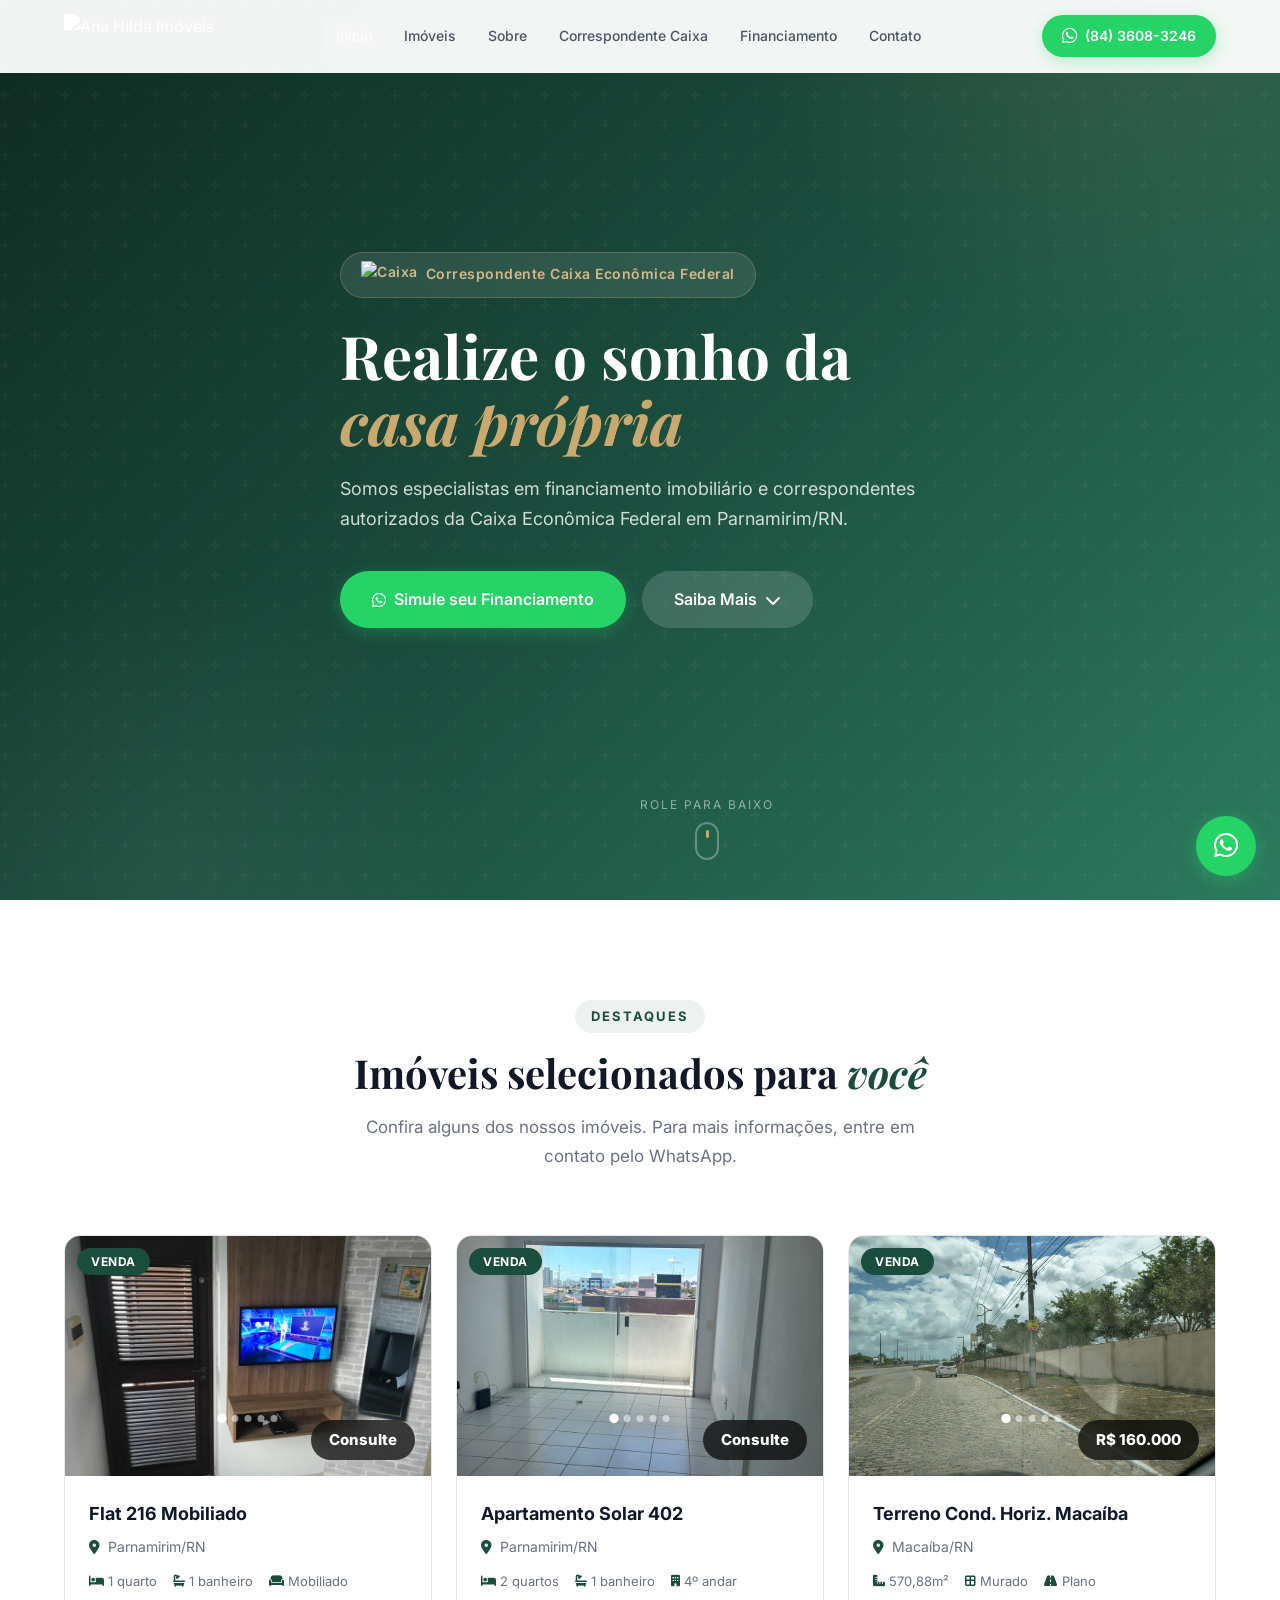
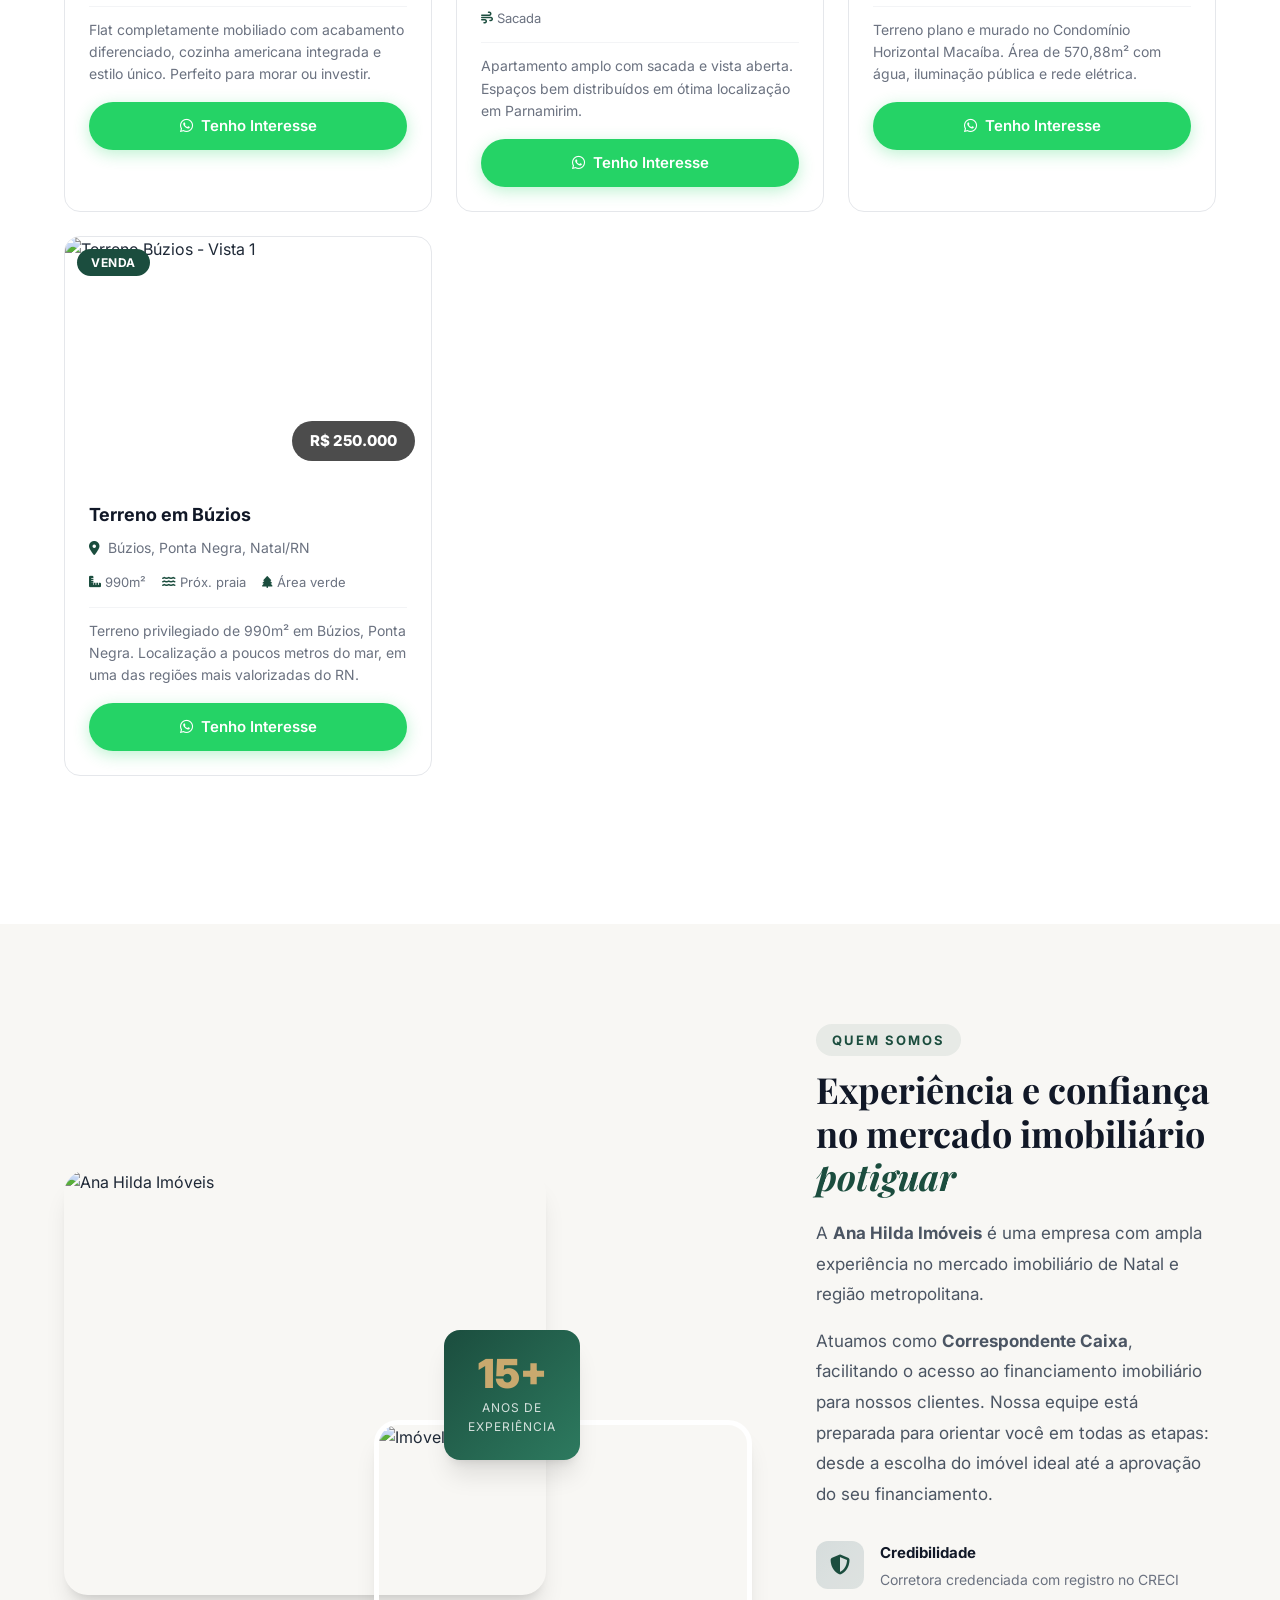
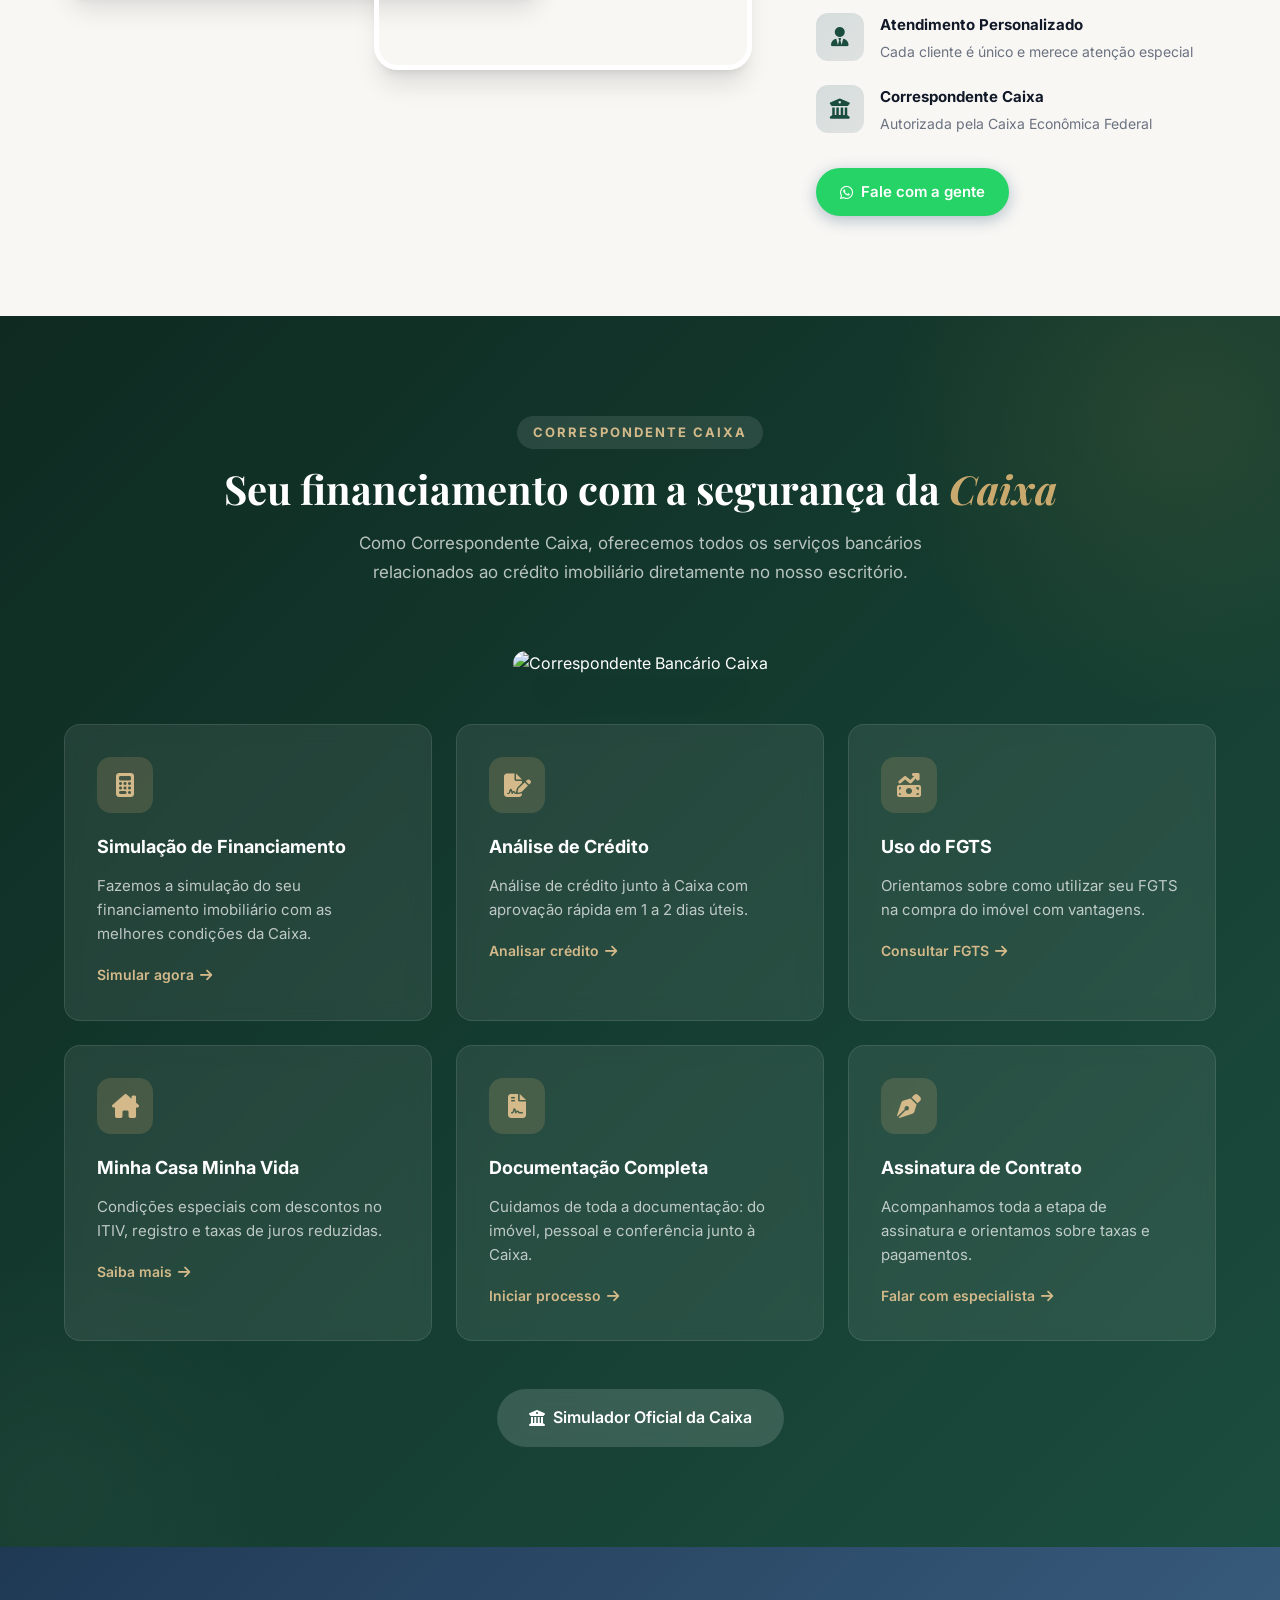
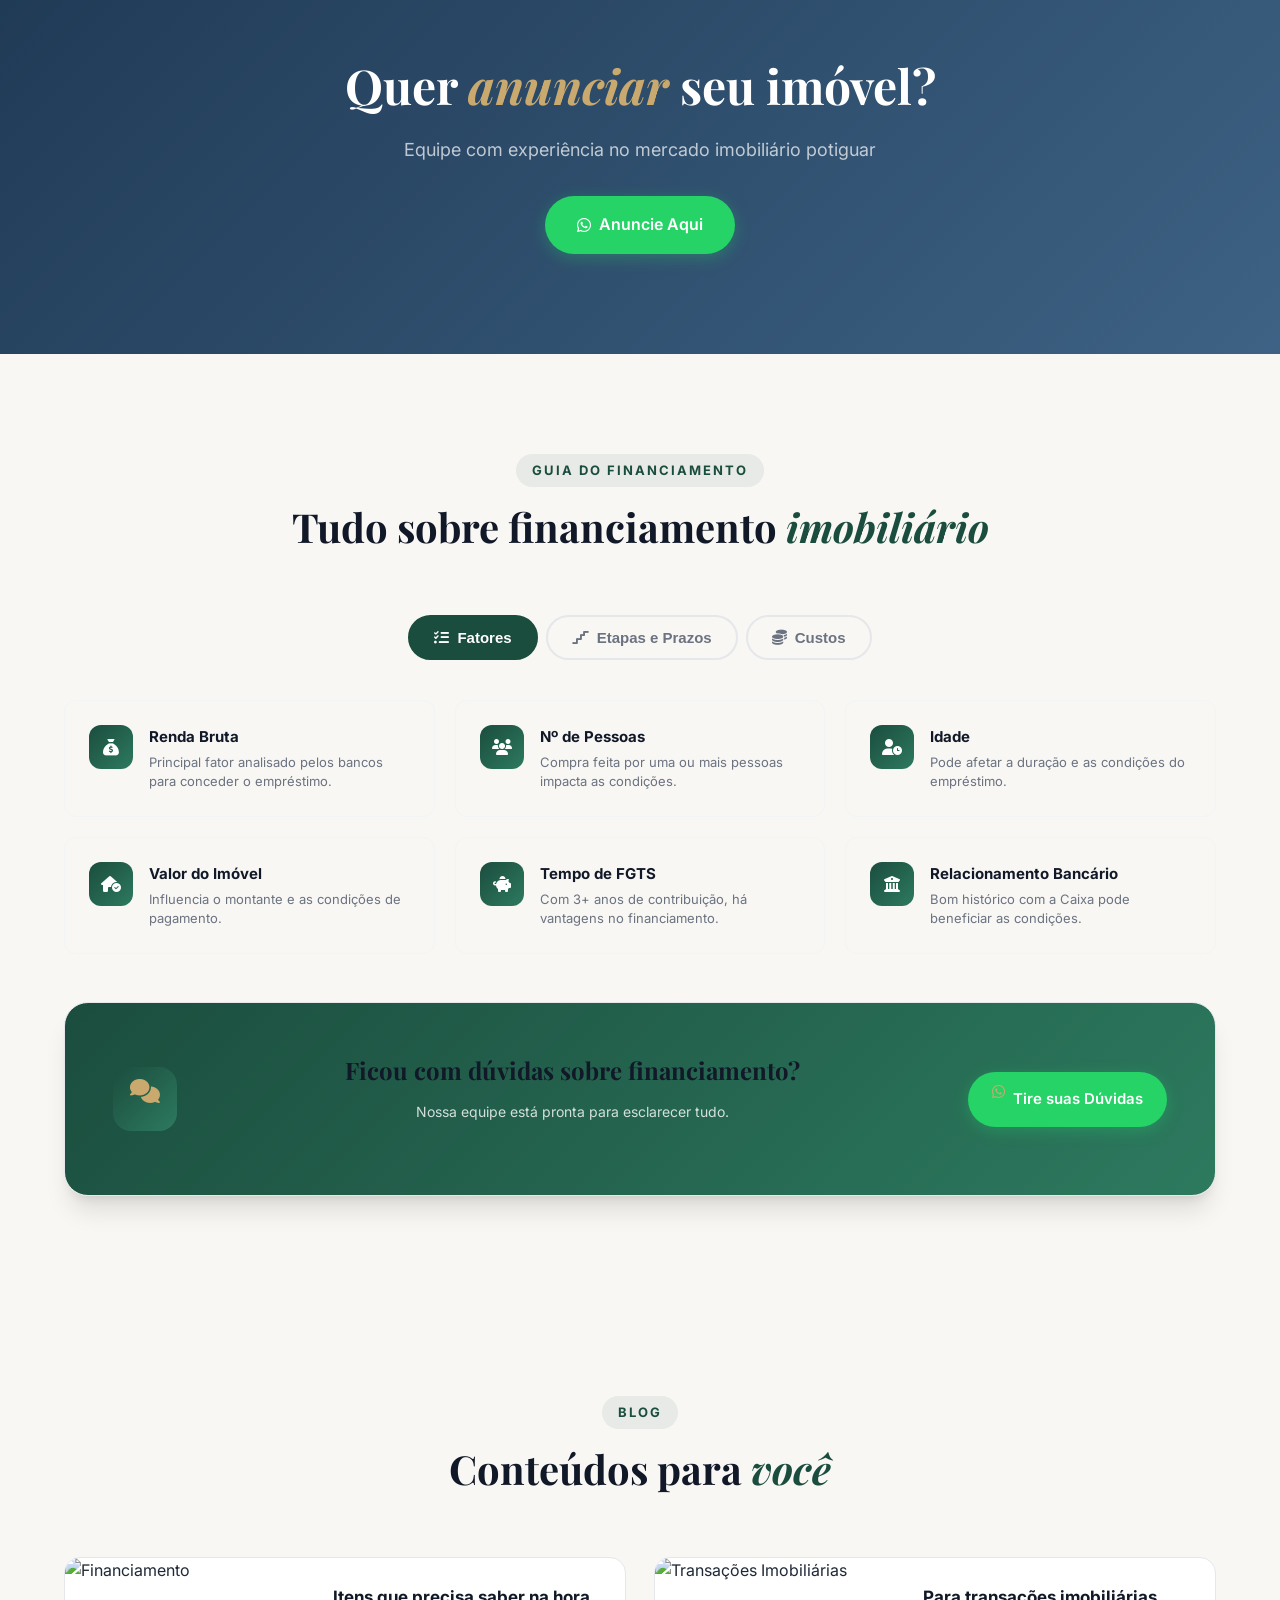
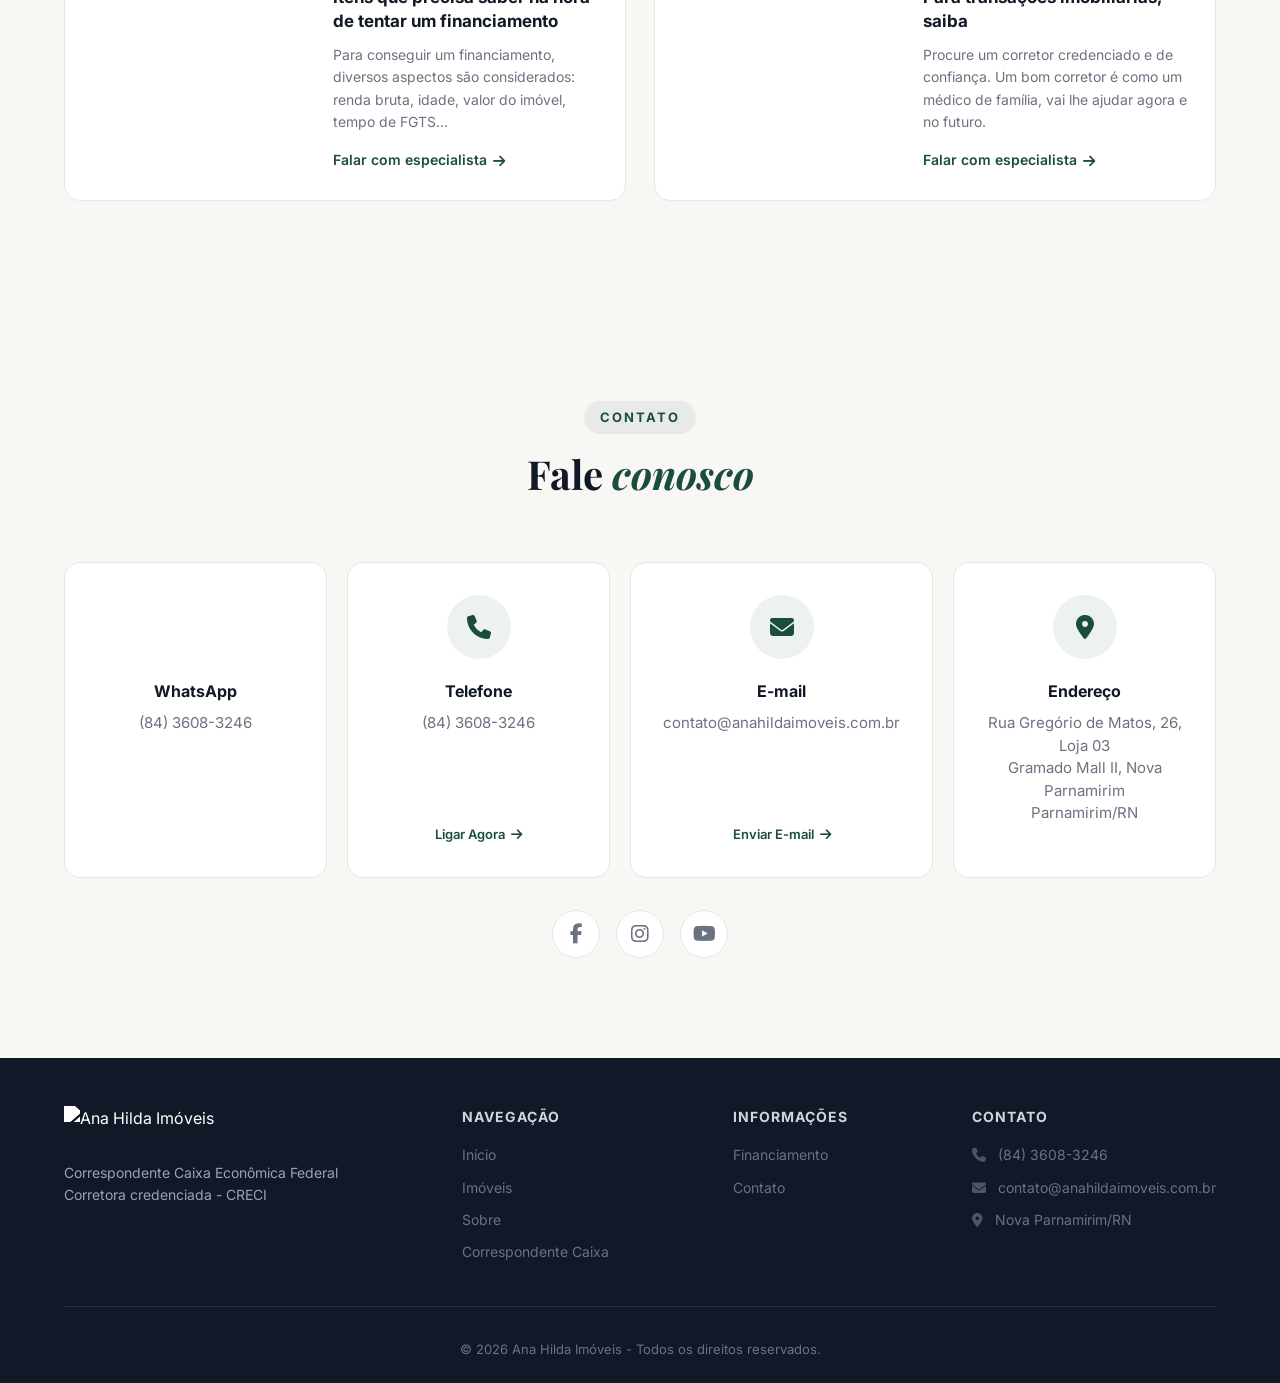
==== commit 49c8f542: "Atualizar imoveis com fotos reais e carrossel interativo" ====
--- a/anahilda/index.html
+++ b/anahilda/index.html
@@ -89,67 +89,164 @@
                 <p class="section-desc">Confira alguns dos nossos imóveis. Para mais informações, entre em contato pelo WhatsApp.</p>
             </div>
             <div class="properties-grid">
+
+                <!-- Flat 216 Mobiliado -->
                 <div class="property-card">
                     <div class="property-image-wrap">
-                        <img src="https://www.anahildaimoveis.com.br/storage/3f42e24fa9ee6827d3854d11d2862d00.jpg" alt="Casa 3 Quartos" class="property-img" loading="lazy">
+                        <div class="prop-carousel">
+                            <div class="prop-carousel-track">
+                                <img src="assets/imoveis/flat%20216-/flat%20216/WhatsApp%20Image%202026-02-02%20at%2010.29.36.jpeg" alt="Flat 216 - Sala" class="property-img" loading="lazy">
+                                <img src="assets/imoveis/flat%20216-/flat%20216/WhatsApp%20Image%202026-02-02%20at%2010.29.37.jpeg" alt="Flat 216 - Cozinha" class="property-img" loading="lazy">
+                                <img src="assets/imoveis/flat%20216-/flat%20216/WhatsApp%20Image%202026-02-02%20at%2010.29.39.jpeg" alt="Flat 216 - Área" class="property-img" loading="lazy">
+                                <img src="assets/imoveis/flat%20216-/flat%20216/WhatsApp%20Image%202026-02-02%20at%2010.29.40.jpeg" alt="Flat 216 - Detalhe" class="property-img" loading="lazy">
+                                <img src="assets/imoveis/flat%20216-/flat%20216/WhatsApp%20Image%202026-02-02%20at%2010.30.32.jpeg" alt="Flat 216 - Vista" class="property-img" loading="lazy">
+                            </div>
+                            <button class="prop-carousel-btn prop-prev" aria-label="Foto anterior"><i class="fa-solid fa-chevron-left"></i></button>
+                            <button class="prop-carousel-btn prop-next" aria-label="Próxima foto"><i class="fa-solid fa-chevron-right"></i></button>
+                            <div class="prop-carousel-dots">
+                                <span class="prop-dot active"></span>
+                                <span class="prop-dot"></span>
+                                <span class="prop-dot"></span>
+                                <span class="prop-dot"></span>
+                                <span class="prop-dot"></span>
+                            </div>
+                        </div>
                         <div class="property-badge">Venda</div>
-                        <div class="property-price-tag">R$ 290.000</div>
+                        <div class="property-price-tag">Consulte</div>
                     </div>
                     <div class="property-info">
-                        <h3>Casa 3 Quartos</h3>
-                        <p class="property-location"><i class="fa-solid fa-location-dot"></i> Próximo à Av. Maria Lacerda</p>
+                        <h3>Flat 216 Mobiliado</h3>
+                        <p class="property-location"><i class="fa-solid fa-location-dot"></i> Parnamirim/RN</p>
                         <div class="property-details">
-                            <span><i class="fa-solid fa-bed"></i> 3 quartos</span>
-                            <span><i class="fa-solid fa-bath"></i> 1 suíte</span>
-                            <span><i class="fa-solid fa-ruler-combined"></i> 140m²</span>
-                            <span><i class="fa-solid fa-car"></i> Garagem</span>
-                        </div>
-                        <p class="property-desc">Linda casa com 3 quartos, sendo 1 suíte. Cozinha americana, jardim, churrasqueira, portão eletrônico. Ambiente arborizado e tranquilo.</p>
-                        <a href="https://api.whatsapp.com/send?phone=558436083246&text=Ol%C3%A1!%20Tenho%20interesse%20na%20casa%20de%203%20quartos%20pr%C3%B3ximo%20%C3%A0%20Av.%20Maria%20Lacerda%20-%20R%24%20290.000." class="btn btn-whatsapp btn-block" target="_blank" rel="noopener noreferrer">
+                            <span><i class="fa-solid fa-bed"></i> 1 quarto</span>
+                            <span><i class="fa-solid fa-bath"></i> 1 banheiro</span>
+                            <span><i class="fa-solid fa-couch"></i> Mobiliado</span>
+                        </div>
+                        <p class="property-desc">Flat completamente mobiliado com acabamento diferenciado, cozinha americana integrada e estilo único. Perfeito para morar ou investir.</p>
+                        <a href="https://api.whatsapp.com/send?phone=558436083246&text=Ol%C3%A1!%20Tenho%20interesse%20no%20Flat%20216%20Mobiliado." class="btn btn-whatsapp btn-block" target="_blank" rel="noopener noreferrer">
                             <i class="fa-brands fa-whatsapp"></i> Tenho Interesse
                         </a>
                     </div>
                 </div>
+
+                <!-- Solar 402 -->
                 <div class="property-card">
                     <div class="property-image-wrap">
-                        <img src="https://www.anahildaimoveis.com.br/storage/c2299dfd1efd3f66dc55f5dcf872d131.jpg" alt="Granja em Pium" class="property-img" loading="lazy">
+                        <div class="prop-carousel">
+                            <div class="prop-carousel-track">
+                                <img src="assets/imoveis/solar%20402/solar%20402/WhatsApp%20Image%202026-04-07%20at%2013.57.34.jpeg" alt="Solar 402 - Sala" class="property-img" loading="lazy">
+                                <img src="assets/imoveis/solar%20402/solar%20402/WhatsApp%20Image%202026-04-07%20at%2013.57.34%20(1).jpeg" alt="Solar 402 - Quarto" class="property-img" loading="lazy">
+                                <img src="assets/imoveis/solar%20402/solar%20402/WhatsApp%20Image%202026-04-07%20at%2013.57.34%20(2).jpeg" alt="Solar 402 - Área" class="property-img" loading="lazy">
+                                <img src="assets/imoveis/solar%20402/solar%20402/WhatsApp%20Image%202026-04-07%20at%2013.57.35.jpeg" alt="Solar 402 - Vista" class="property-img" loading="lazy">
+                                <img src="assets/imoveis/solar%20402/solar%20402/WhatsApp%20Image%202026-04-07%20at%2013.57.35%20(1).jpeg" alt="Solar 402 - Detalhe" class="property-img" loading="lazy">
+                            </div>
+                            <button class="prop-carousel-btn prop-prev" aria-label="Foto anterior"><i class="fa-solid fa-chevron-left"></i></button>
+                            <button class="prop-carousel-btn prop-next" aria-label="Próxima foto"><i class="fa-solid fa-chevron-right"></i></button>
+                            <div class="prop-carousel-dots">
+                                <span class="prop-dot active"></span>
+                                <span class="prop-dot"></span>
+                                <span class="prop-dot"></span>
+                                <span class="prop-dot"></span>
+                                <span class="prop-dot"></span>
+                            </div>
+                        </div>
                         <div class="property-badge badge-accent">Venda</div>
                         <div class="property-price-tag">Consulte</div>
                     </div>
                     <div class="property-info">
-                        <h3>Granja em Pium</h3>
-                        <p class="property-location"><i class="fa-solid fa-location-dot"></i> Pium, Litoral/RN</p>
+                        <h3>Apartamento Solar 402</h3>
+                        <p class="property-location"><i class="fa-solid fa-location-dot"></i> Parnamirim/RN</p>
                         <div class="property-details">
-                            <span><i class="fa-solid fa-expand"></i> Área ampla</span>
-                            <span><i class="fa-solid fa-tree"></i> Área verde</span>
-                            <span><i class="fa-solid fa-sun"></i> Litoral</span>
-                        </div>
-                        <p class="property-desc">Granja no litoral do RN, perfeita para quem busca tranquilidade e contato com a natureza em um dos melhores pontos da região.</p>
-                        <a href="https://api.whatsapp.com/send?phone=558436083246&text=Ol%C3%A1!%20Tenho%20interesse%20na%20granja%20em%20Pium." class="btn btn-whatsapp btn-block" target="_blank" rel="noopener noreferrer">
+                            <span><i class="fa-solid fa-bed"></i> 2 quartos</span>
+                            <span><i class="fa-solid fa-bath"></i> 1 banheiro</span>
+                            <span><i class="fa-solid fa-building"></i> 4º andar</span>
+                            <span><i class="fa-solid fa-wind"></i> Sacada</span>
+                        </div>
+                        <p class="property-desc">Apartamento amplo com sacada e vista aberta. Espaços bem distribuídos em ótima localização em Parnamirim.</p>
+                        <a href="https://api.whatsapp.com/send?phone=558436083246&text=Ol%C3%A1!%20Tenho%20interesse%20no%20Apartamento%20Solar%20402." class="btn btn-whatsapp btn-block" target="_blank" rel="noopener noreferrer">
                             <i class="fa-brands fa-whatsapp"></i> Tenho Interesse
                         </a>
                     </div>
                 </div>
+
+                <!-- Terreno Macaíba -->
                 <div class="property-card">
                     <div class="property-image-wrap">
-                        <img src="https://www.anahildaimoveis.com.br/storage/f14620f05eb7514bbc14f7b76ff2d310.jpg" alt="Loja Reis Magos" class="property-img" loading="lazy">
-                        <div class="property-badge badge-blue">Locação</div>
-                        <div class="property-price-tag">R$ 1.900/mês</div>
+                        <div class="prop-carousel">
+                            <div class="prop-carousel-track">
+                                <img src="assets/imoveis/terreno%20160mil%20horizonte%20macaiba%20Erotilde/terreno%20160mil%20horizonte%20macaiba%20Erotilde/WhatsApp%20Image%202026-01-12%20at%2011.21.08.jpeg" alt="Terreno Macaíba - Vista 1" class="property-img" loading="lazy">
+                                <img src="assets/imoveis/terreno%20160mil%20horizonte%20macaiba%20Erotilde/terreno%20160mil%20horizonte%20macaiba%20Erotilde/WhatsApp%20Image%202026-01-12%20at%2011.21.08%20(1).jpeg" alt="Terreno Macaíba - Vista 2" class="property-img" loading="lazy">
+                                <img src="assets/imoveis/terreno%20160mil%20horizonte%20macaiba%20Erotilde/terreno%20160mil%20horizonte%20macaiba%20Erotilde/WhatsApp%20Image%202026-01-12%20at%2011.21.08%20(2).jpeg" alt="Terreno Macaíba - Vista 3" class="property-img" loading="lazy">
+                                <img src="assets/imoveis/terreno%20160mil%20horizonte%20macaiba%20Erotilde/terreno%20160mil%20horizonte%20macaiba%20Erotilde/WhatsApp%20Image%202026-01-29%20at%2016.35.56.jpeg" alt="Terreno Macaíba - Vista 4" class="property-img" loading="lazy">
+                                <img src="assets/imoveis/terreno%20160mil%20horizonte%20macaiba%20Erotilde/terreno%20160mil%20horizonte%20macaiba%20Erotilde/WhatsApp%20Image%202026-01-29%20at%2016.35.58.jpeg" alt="Terreno Macaíba - Vista 5" class="property-img" loading="lazy">
+                            </div>
+                            <button class="prop-carousel-btn prop-prev" aria-label="Foto anterior"><i class="fa-solid fa-chevron-left"></i></button>
+                            <button class="prop-carousel-btn prop-next" aria-label="Próxima foto"><i class="fa-solid fa-chevron-right"></i></button>
+                            <div class="prop-carousel-dots">
+                                <span class="prop-dot active"></span>
+                                <span class="prop-dot"></span>
+                                <span class="prop-dot"></span>
+                                <span class="prop-dot"></span>
+                                <span class="prop-dot"></span>
+                            </div>
+                        </div>
+                        <div class="property-badge">Venda</div>
+                        <div class="property-price-tag">R$ 160.000</div>
                     </div>
                     <div class="property-info">
-                        <h3>Loja Reis Magos</h3>
-                        <p class="property-location"><i class="fa-solid fa-location-dot"></i> Reis Magos, Parnamirim/RN</p>
+                        <h3>Terreno Cond. Horiz. Macaíba</h3>
+                        <p class="property-location"><i class="fa-solid fa-location-dot"></i> Macaíba/RN</p>
                         <div class="property-details">
-                            <span><i class="fa-solid fa-shop"></i> Comercial</span>
-                            <span><i class="fa-solid fa-ruler-combined"></i> 30m²</span>
-                            <span><i class="fa-solid fa-wheelchair"></i> Acessível</span>
-                        </div>
-                        <p class="property-desc">Loja comercial em excelente localização com ar-condicionado e acesso para deficientes. Ideal para o seu negócio.</p>
-                        <a href="https://api.whatsapp.com/send?phone=558436083246&text=Ol%C3%A1!%20Tenho%20interesse%20na%20loja%20em%20Reis%20Magos%20-%20R%24%201.900%2Fm%C3%AAs." class="btn btn-whatsapp btn-block" target="_blank" rel="noopener noreferrer">
+                            <span><i class="fa-solid fa-ruler-combined"></i> 570,88m²</span>
+                            <span><i class="fa-solid fa-border-all"></i> Murado</span>
+                            <span><i class="fa-solid fa-road"></i> Plano</span>
+                        </div>
+                        <p class="property-desc">Terreno plano e murado no Condomínio Horizontal Macaíba. Área de 570,88m² com água, iluminação pública e rede elétrica.</p>
+                        <a href="https://api.whatsapp.com/send?phone=558436083246&text=Ol%C3%A1!%20Tenho%20interesse%20no%20Terreno%20do%20Condom%C3%ADnio%20Horizontal%20Maca%C3%ADba%20-%20R%24%20160.000." class="btn btn-whatsapp btn-block" target="_blank" rel="noopener noreferrer">
                             <i class="fa-brands fa-whatsapp"></i> Tenho Interesse
                         </a>
                     </div>
                 </div>
+
+                <!-- Terreno Búzios -->
+                <div class="property-card">
+                    <div class="property-image-wrap">
+                        <div class="prop-carousel">
+                            <div class="prop-carousel-track">
+                                <img src="assets/imoveis/VT%20709/VT%20709/buzios/096e2697-5a8a-4352-9773-7cfca054fbc2.jpg" alt="Terreno Búzios - Vista 1" class="property-img" loading="lazy">
+                                <img src="assets/imoveis/VT%20709/VT%20709/buzios/18f11001-a6d5-4033-9725-65ba3f1792ce.jpg" alt="Terreno Búzios - Vista 2" class="property-img" loading="lazy">
+                                <img src="assets/imoveis/VT%20709/VT%20709/buzios/24b9fb33-75a2-4a51-8d35-2f95c7cdd009.jpg" alt="Terreno Búzios - Vista 3" class="property-img" loading="lazy">
+                                <img src="assets/imoveis/VT%20709/VT%20709/buzios/2fa2c7d3-fbe2-4171-9cd9-f038dd92f952.jpg" alt="Terreno Búzios - Vista 4" class="property-img" loading="lazy">
+                                <img src="assets/imoveis/VT%20709/VT%20709/buzios/ada54fe7-adff-42fb-9666-6081fb891cc9.jpg" alt="Terreno Búzios - Vista 5" class="property-img" loading="lazy">
+                            </div>
+                            <button class="prop-carousel-btn prop-prev" aria-label="Foto anterior"><i class="fa-solid fa-chevron-left"></i></button>
+                            <button class="prop-carousel-btn prop-next" aria-label="Próxima foto"><i class="fa-solid fa-chevron-right"></i></button>
+                            <div class="prop-carousel-dots">
+                                <span class="prop-dot active"></span>
+                                <span class="prop-dot"></span>
+                                <span class="prop-dot"></span>
+                                <span class="prop-dot"></span>
+                                <span class="prop-dot"></span>
+                            </div>
+                        </div>
+                        <div class="property-badge badge-blue">Venda</div>
+                        <div class="property-price-tag">R$ 250.000</div>
+                    </div>
+                    <div class="property-info">
+                        <h3>Terreno em Búzios</h3>
+                        <p class="property-location"><i class="fa-solid fa-location-dot"></i> Búzios, Ponta Negra, Natal/RN</p>
+                        <div class="property-details">
+                            <span><i class="fa-solid fa-ruler-combined"></i> 990m²</span>
+                            <span><i class="fa-solid fa-water"></i> Próx. praia</span>
+                            <span><i class="fa-solid fa-tree"></i> Área verde</span>
+                        </div>
+                        <p class="property-desc">Terreno privilegiado de 990m² em Búzios, Ponta Negra. Localização a poucos metros do mar, em uma das regiões mais valorizadas do RN.</p>
+                        <a href="https://api.whatsapp.com/send?phone=558436083246&text=Ol%C3%A1!%20Tenho%20interesse%20no%20Terreno%20em%20B%C3%BAzios%20-%20R%24%20250.000." class="btn btn-whatsapp btn-block" target="_blank" rel="noopener noreferrer">
+                            <i class="fa-brands fa-whatsapp"></i> Tenho Interesse
+                        </a>
+                    </div>
+                </div>
+
             </div>
         </div>
     </section>
--- a/anahilda/styles.css
+++ b/anahilda/styles.css
@@ -1275,8 +1275,14 @@
    ========================================== */
 .properties-grid {
     display: grid;
-    grid-template-columns: repeat(3, 1fr);
+    grid-template-columns: repeat(4, 1fr);
     gap: 24px;
+}
+
+@media (max-width: 1200px) {
+    .properties-grid {
+        grid-template-columns: repeat(2, 1fr);
+    }
 }
 
 .property-card {
@@ -1387,6 +1393,97 @@
     -webkit-line-clamp: 2;
     -webkit-box-orient: vertical;
     overflow: hidden;
+}
+
+/* ==========================================
+   Property Image Carousel
+   ========================================== */
+.prop-carousel {
+    position: relative;
+    width: 100%;
+    height: 100%;
+    overflow: hidden;
+}
+
+.prop-carousel-track {
+    display: flex;
+    width: 100%;
+    height: 100%;
+    transition: transform 0.42s cubic-bezier(0.4, 0, 0.2, 1);
+}
+
+.prop-carousel-track .property-img {
+    flex: 0 0 100%;
+    width: 100%;
+    height: 100%;
+    object-fit: cover;
+    transition: none;
+}
+
+.property-card:hover .prop-carousel-track .property-img {
+    transform: none;
+}
+
+.prop-carousel-btn {
+    position: absolute;
+    top: 50%;
+    transform: translateY(-50%);
+    background: rgba(0, 0, 0, 0.45);
+    backdrop-filter: blur(4px);
+    color: #fff;
+    border: none;
+    width: 34px;
+    height: 34px;
+    border-radius: 50%;
+    cursor: pointer;
+    display: flex;
+    align-items: center;
+    justify-content: center;
+    z-index: 3;
+    font-size: 0.7rem;
+    opacity: 0;
+    transition: opacity 0.2s, background 0.2s;
+}
+
+.property-card:hover .prop-carousel-btn {
+    opacity: 1;
+}
+
+.prop-prev { left: 10px; }
+.prop-next { right: 10px; }
+
+.prop-carousel-btn:hover {
+    background: rgba(0, 0, 0, 0.75);
+}
+
+.prop-carousel-dots {
+    position: absolute;
+    bottom: 54px;
+    left: 50%;
+    transform: translateX(-50%);
+    display: flex;
+    gap: 6px;
+    z-index: 3;
+}
+
+.prop-dot {
+    width: 7px;
+    height: 7px;
+    border-radius: 50%;
+    background: rgba(255, 255, 255, 0.5);
+    cursor: pointer;
+    transition: background 0.2s, transform 0.2s;
+}
+
+.prop-dot.active {
+    background: #fff;
+    transform: scale(1.35);
+}
+
+@media (max-width: 768px) {
+    .prop-carousel-btn {
+        opacity: 1;
+    }
 }
 
 /* ==========================================
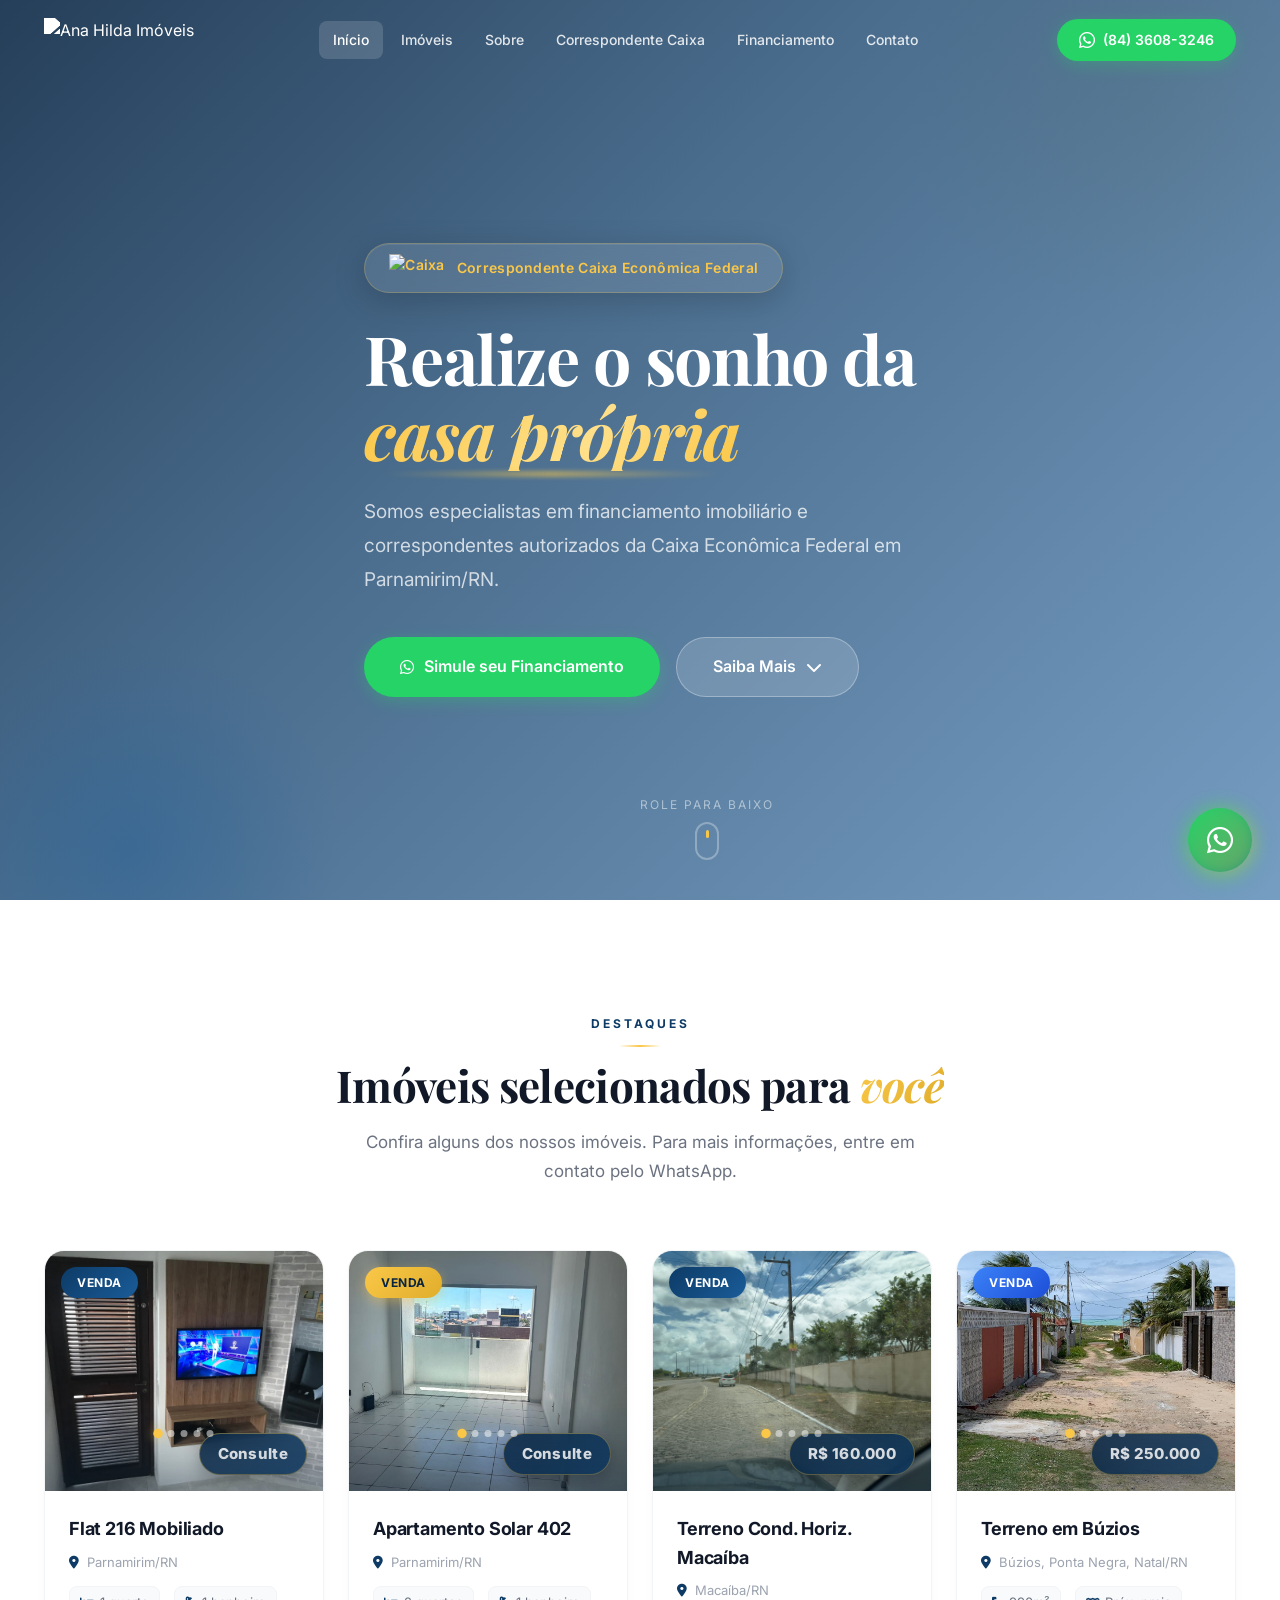
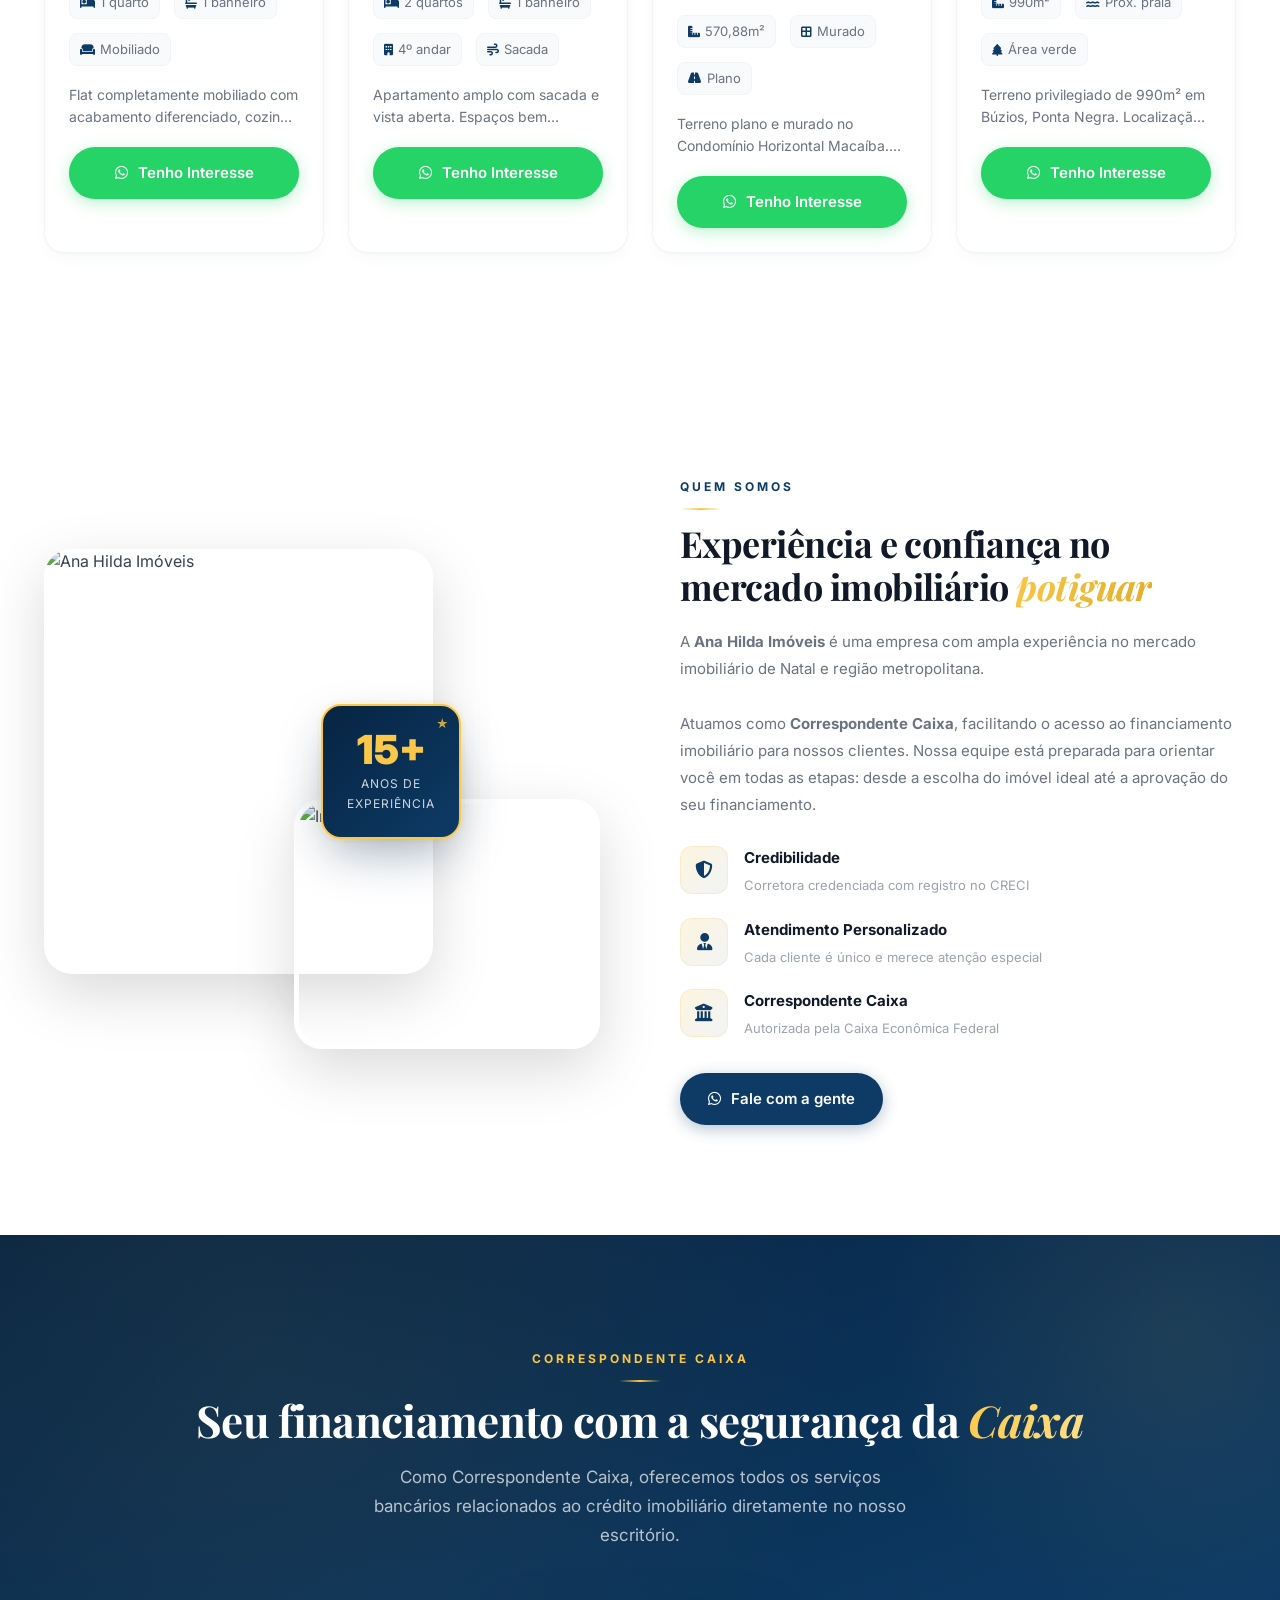
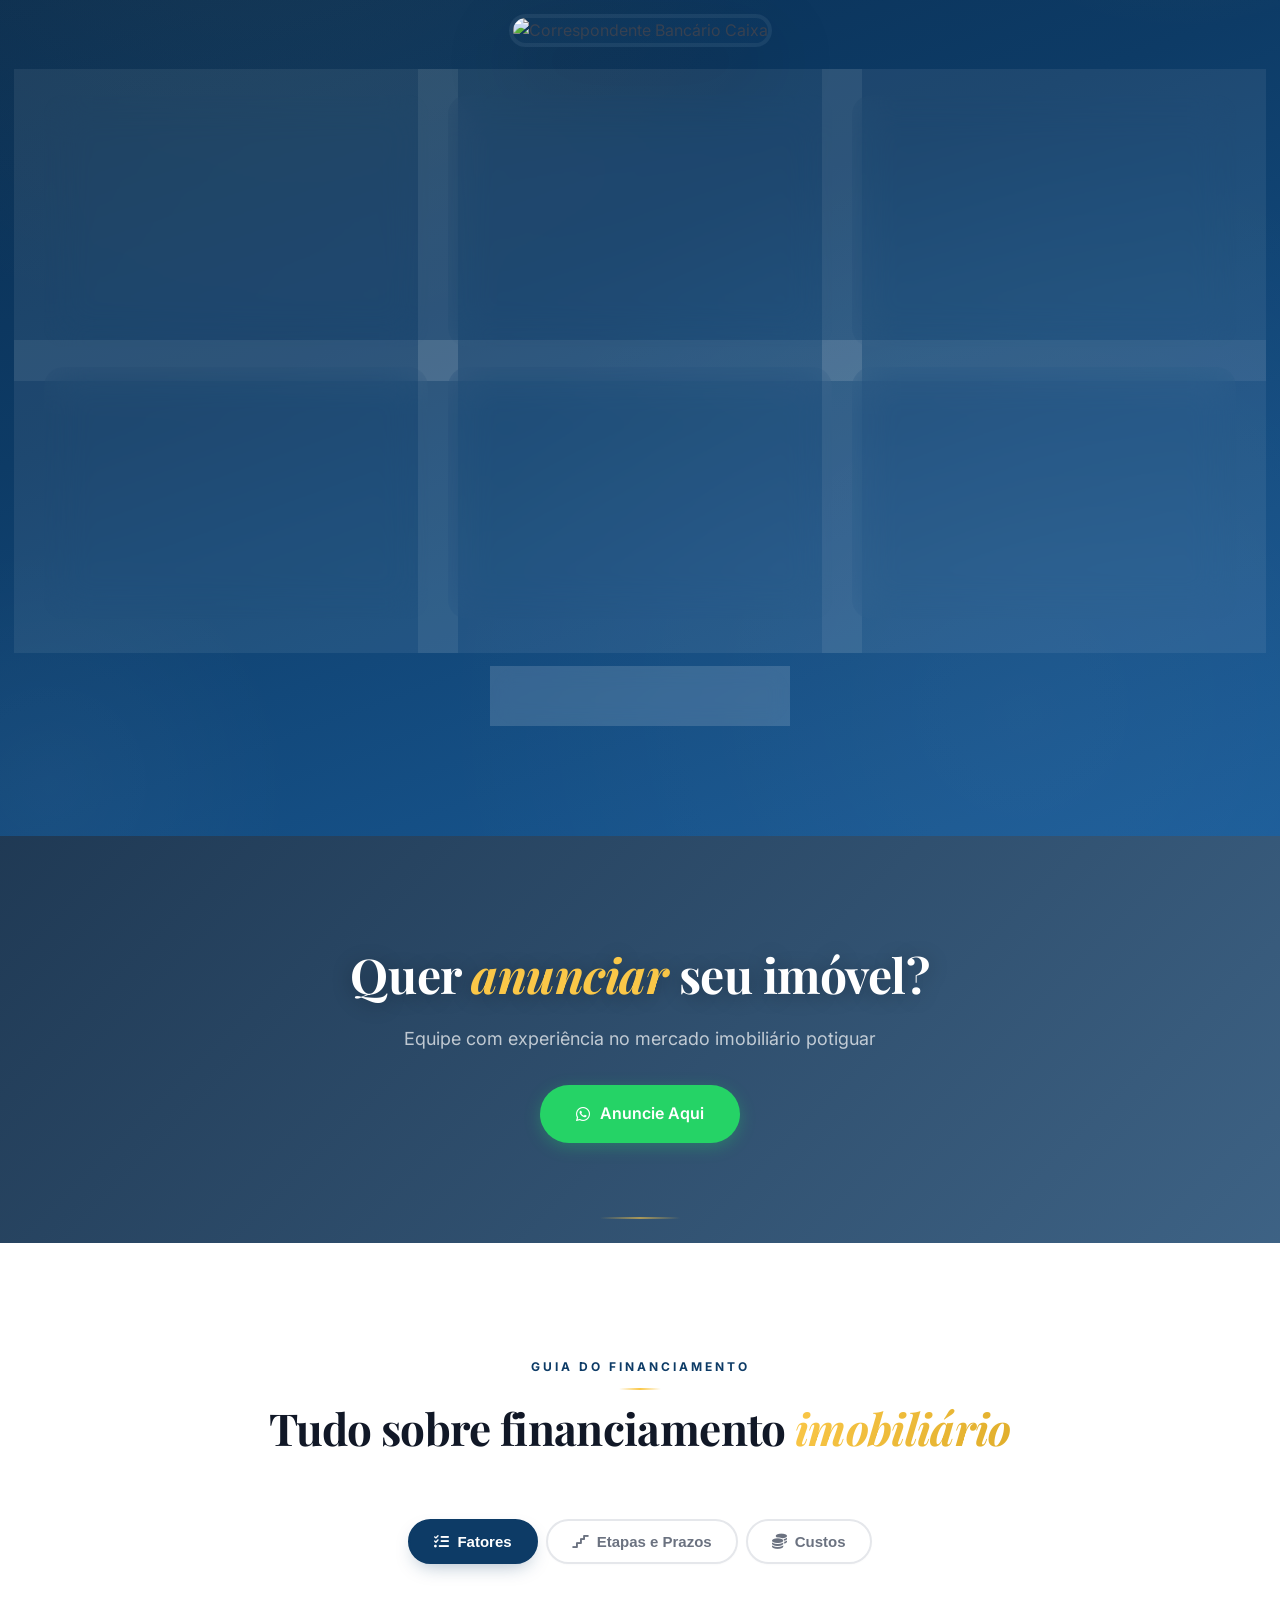
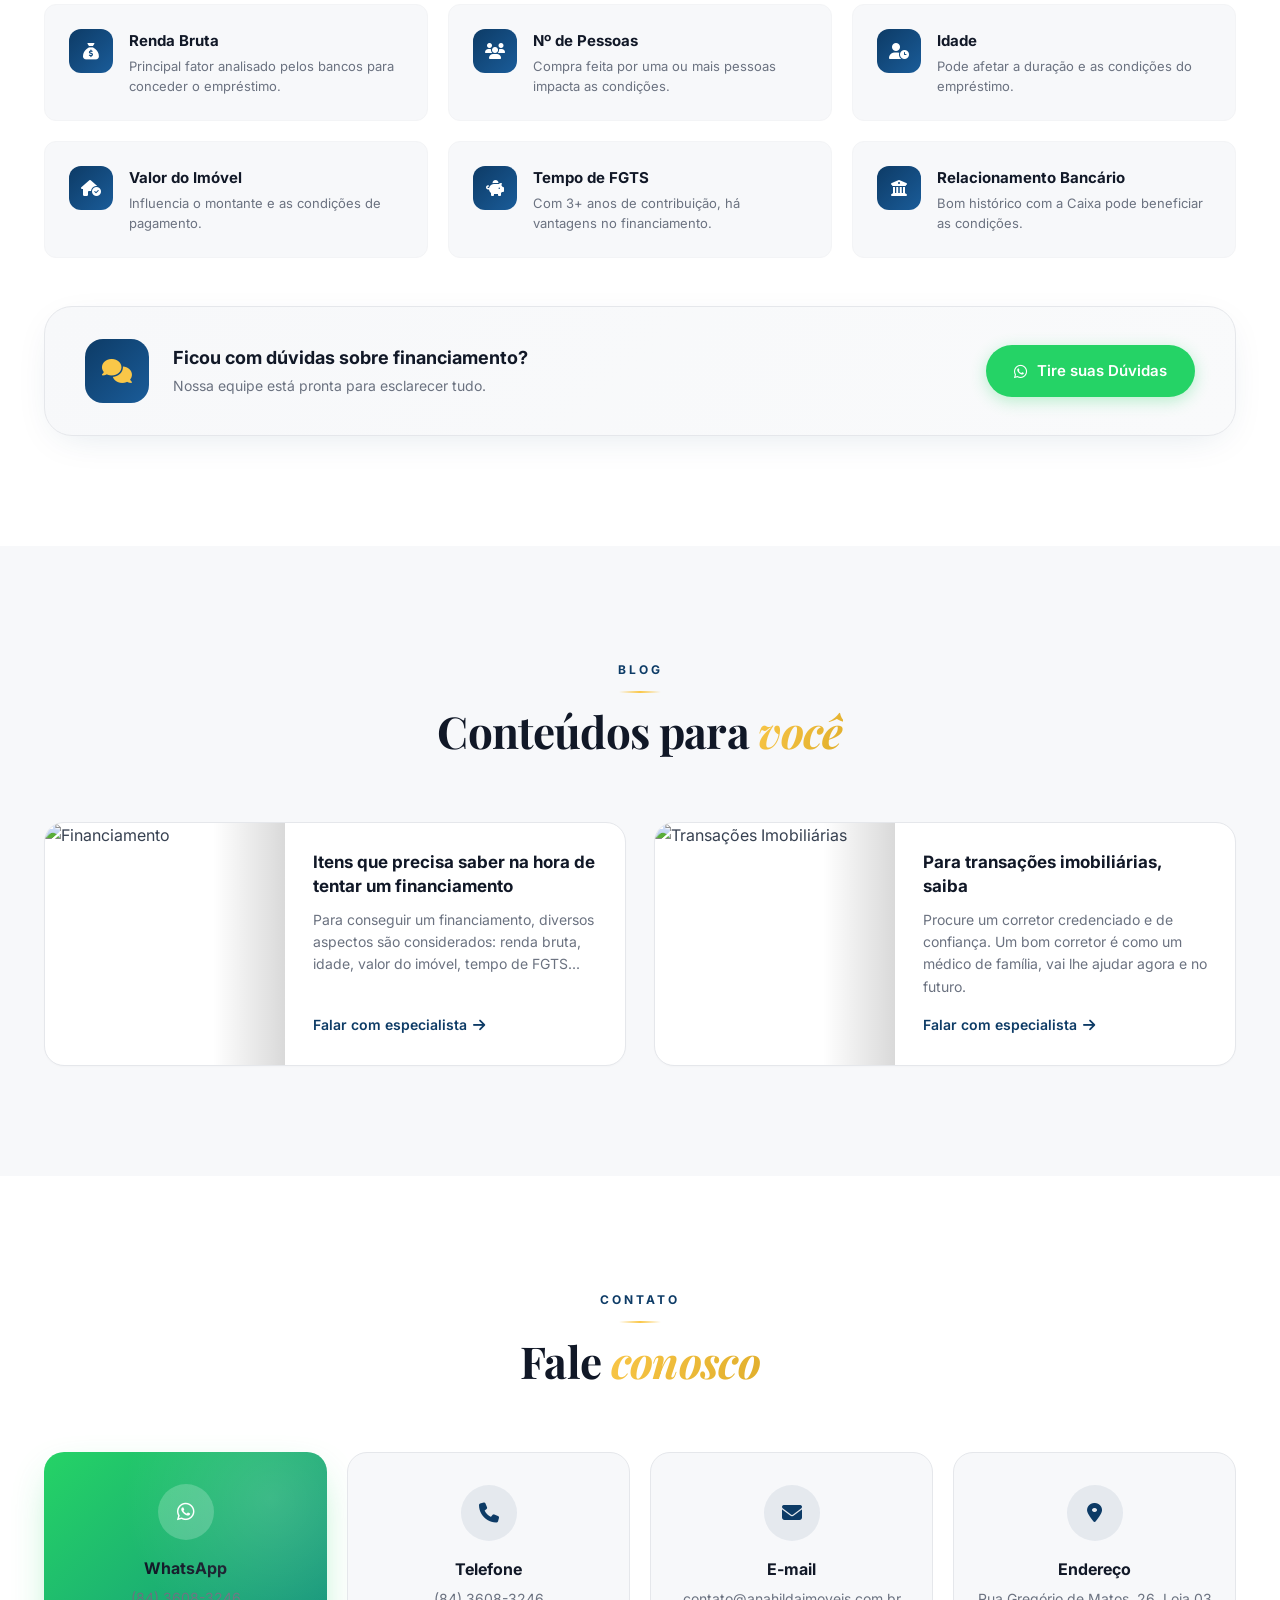
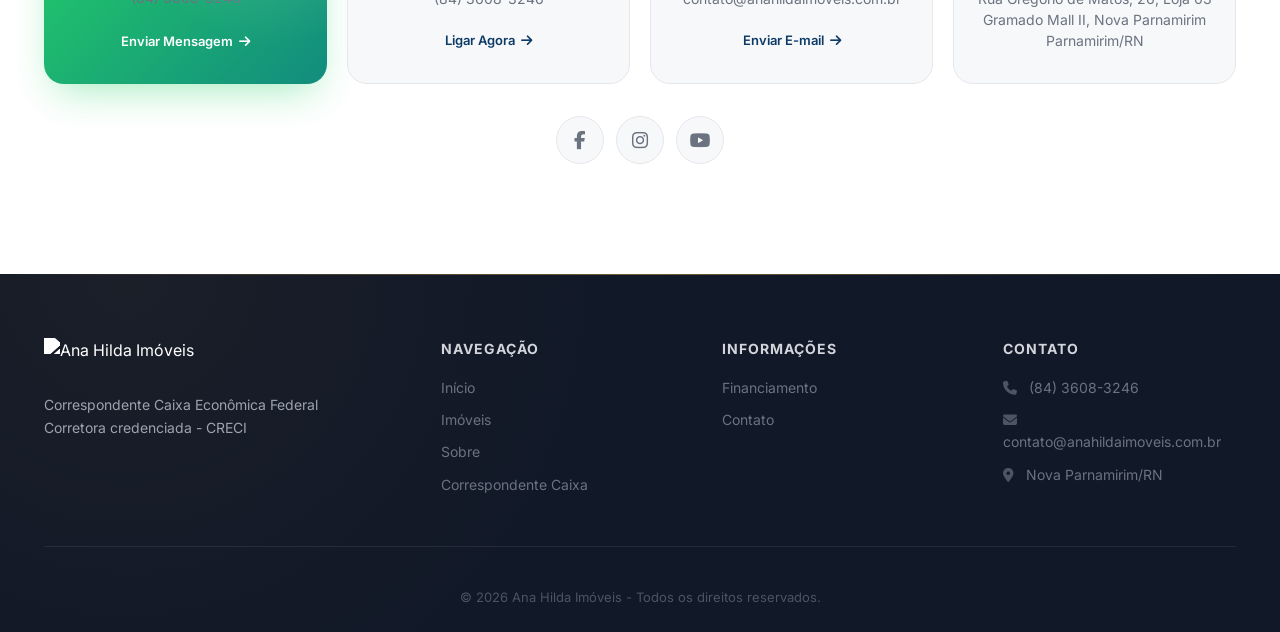
==== commit 03c79bfd: "Adicionar imagens locais e corrigir todos os caminhos quebrados" ====
--- a/anahilda/index.html
+++ b/anahilda/index.html
@@ -5,7 +5,7 @@
     <meta name="viewport" content="width=device-width, initial-scale=1.0">
     <title>Ana Hilda Imóveis | Correspondente Caixa - Parnamirim/RN</title>
     <meta name="description" content="Ana Hilda Imóveis - Correspondente Caixa em Parnamirim/RN. Financiamento imobiliário, simulação de crédito, compra e venda de imóveis.">
-    <link rel="icon" type="image/svg+xml" href="https://www.anahildaimoveis.com.br/images/icons/logo.svg">
+    <link rel="icon" type="image/svg+xml" href="/images/icons/logo.svg">
     <link rel="preconnect" href="https://fonts.googleapis.com">
     <link rel="preconnect" href="https://fonts.gstatic.com" crossorigin>
     <link href="https://fonts.googleapis.com/css2?family=Inter:wght@300;400;500;600;700;800;900&family=Playfair+Display:ital,wght@0,400;0,500;0,600;0,700;0,800;1,400;1,500&display=swap" rel="stylesheet">
@@ -16,7 +16,7 @@
     <!-- Preloader -->
     <div class="preloader" id="preloader">
         <div class="preloader-inner">
-            <img src="https://www.anahildaimoveis.com.br/images/icons/logo.svg" alt="Ana Hilda" class="preloader-logo">
+            <img src="/images/icons/logo.svg" alt="Ana Hilda" class="preloader-logo">
             <div class="preloader-bar"><div class="preloader-progress"></div></div>
         </div>
     </div>
@@ -25,7 +25,7 @@
     <header class="header" id="header">
         <div class="container header-container">
             <a href="#inicio" class="logo">
-                <img src="https://www.anahildaimoveis.com.br/images/icons/logo.svg" alt="Ana Hilda Imóveis" class="logo-img">
+                <img src="/images/icons/logo.svg" alt="Ana Hilda Imóveis" class="logo-img">
             </a>
             <nav class="nav" id="nav">
                 <a href="#inicio" class="nav-link active">Início</a>
@@ -50,14 +50,14 @@
     <!-- Hero Section -->
     <section class="hero" id="inicio">
         <div class="hero-slider">
-            <div class="hero-slide active" style="background-image: url('https://www.anahildaimoveis.com.br/storage/3f42e24fa9ee6827d3854d11d2862d00.jpg')"></div>
-            <div class="hero-slide" style="background-image: url('https://www.anahildaimoveis.com.br/storage/c2299dfd1efd3f66dc55f5dcf872d131.jpg')"></div>
-            <div class="hero-slide" style="background-image: url('https://www.anahildaimoveis.com.br/storage/8b6256d029a9e658348ebc6f0e611dac.jpg')"></div>
+            <div class="hero-slide active" style="background-image: url('/images/hero1.jpg')"></div>
+            <div class="hero-slide" style="background-image: url('/images/hero2.jpg')"></div>
+            <div class="hero-slide" style="background-image: url('/images/hero3.jpg')"></div>
         </div>
         <div class="hero-overlay"></div>
         <div class="container hero-content">
             <div class="hero-badge">
-                <img src="https://www.anahildaimoveis.com.br/images/caixa.png" alt="Caixa" class="hero-badge-img">
+                <img src="/images/caixa.svg" alt="Caixa" class="hero-badge-img">
                 Correspondente Caixa Econômica Federal
             </div>
             <h1>
@@ -257,10 +257,10 @@
             <div class="about-grid">
                 <div class="about-visual">
                     <div class="about-img-main">
-                        <img src="https://www.anahildaimoveis.com.br/storage/6cd33219439816ec2b8a72f37dd2b15e.jpg" alt="Ana Hilda Imóveis" loading="lazy">
+                        <img src="/images/about1.jpg" alt="Ana Hilda Imóveis" loading="lazy">
                     </div>
                     <div class="about-img-secondary">
-                        <img src="https://www.anahildaimoveis.com.br/storage/6be5751e2542e3f77f32aef439440cd1.jpg" alt="Imóvel" loading="lazy">
+                        <img src="/images/about2.jpg" alt="Imóvel" loading="lazy">
                     </div>
                     <div class="about-experience-badge">
                         <span class="about-exp-number">15+</span>
@@ -312,7 +312,7 @@
                 <p class="section-desc">Como Correspondente Caixa, oferecemos todos os serviços bancários relacionados ao crédito imobiliário diretamente no nosso escritório.</p>
             </div>
             <div class="caixa-banner">
-                <img src="https://www.anahildaimoveis.com.br/images/caixa.png" alt="Correspondente Bancário Caixa" class="caixa-banner-img">
+                <img src="/images/caixa.svg" alt="Correspondente Bancário Caixa" class="caixa-banner-img">
             </div>
             <div class="caixa-grid">
                 <div class="caixa-card">
@@ -361,7 +361,7 @@
     </section>
 
     <!-- CTA Banner -->
-    <section class="cta-banner" style="background-image: url('https://www.anahildaimoveis.com.br/storage/a5a884e4cf1339f1665d600820ebb348.jpg')">
+    <section class="cta-banner" style="background-image: url('/images/cta-bg.jpg')">
         <div class="cta-overlay"></div>
         <div class="container cta-content">
             <h2>Quer <em>anunciar</em> seu imóvel?</h2>
@@ -545,7 +545,7 @@
             <div class="blog-grid">
                 <div class="blog-card">
                     <div class="blog-img-wrap">
-                        <img src="https://www.anahildaimoveis.com.br/storage/835e1cdfd86492f84b897bf29890645f.jpg" alt="Financiamento" class="blog-img" loading="lazy">
+                        <img src="/images/blog1.jpg" alt="Financiamento" class="blog-img" loading="lazy">
                     </div>
                     <div class="blog-content">
                         <h3>Itens que precisa saber na hora de tentar um financiamento</h3>
@@ -555,7 +555,7 @@
                 </div>
                 <div class="blog-card">
                     <div class="blog-img-wrap">
-                        <img src="https://www.anahildaimoveis.com.br/storage/55d83b8bfdbf96cc63c871946daa3565.jpg" alt="Transações Imobiliárias" class="blog-img" loading="lazy">
+                        <img src="/images/blog2.jpg" alt="Transações Imobiliárias" class="blog-img" loading="lazy">
                     </div>
                     <div class="blog-content">
                         <h3>Para transações imobiliárias, saiba</h3>
@@ -614,7 +614,7 @@
         <div class="container">
             <div class="footer-content">
                 <div class="footer-brand">
-                    <img src="https://www.anahildaimoveis.com.br/images/icons/logo.svg" alt="Ana Hilda Imóveis" class="footer-logo">
+                    <img src="/images/icons/logo.svg" alt="Ana Hilda Imóveis" class="footer-logo">
                     <p>Correspondente Caixa Econômica Federal<br>Corretora credenciada - CRECI</p>
                 </div>
                 <div class="footer-nav">
--- a/anahilda/styles.css
+++ b/anahilda/styles.css
@@ -1,5 +1,5 @@
-/* ==========================================
-   Ana Hilda Imóveis - Premium Design
+﻿/* ==========================================
+   Ana Hilda ImÃ³veis - Premium Design
    ========================================== */
 
 :root {
@@ -1948,1352 +1948,461 @@
     .cost-cards { grid-template-columns: 1fr; }
     .service-card { height: 250px; }
 }
+
 /* ==========================================
-   Ana Hilda Imóveis - Modern Website Styles
+   ✦ Refinamentos Premium ✦
    ========================================== */
 
-/* CSS Variables */
-:root {
-    --primary: #1B4D3E;
-    --primary-light: #2D7A5F;
-    --primary-dark: #0E2A21;
-    --accent: #C9A96E;
-    --accent-light: #D4BA8A;
-    --white: #FFFFFF;
-    --off-white: #F8F7F4;
-    --gray-50: #F9FAFB;
-    --gray-100: #F3F4F6;
-    --gray-200: #E5E7EB;
-    --gray-300: #D1D5DB;
-    --gray-400: #9CA3AF;
-    --gray-500: #6B7280;
-    --gray-600: #4B5563;
-    --gray-700: #374151;
-    --gray-800: #1F2937;
-    --gray-900: #111827;
-    --whatsapp: #25D366;
-    --whatsapp-dark: #128C7E;
-    --shadow-sm: 0 1px 2px rgba(0,0,0,0.05);
-    --shadow: 0 4px 6px -1px rgba(0,0,0,0.1), 0 2px 4px -2px rgba(0,0,0,0.1);
-    --shadow-md: 0 10px 15px -3px rgba(0,0,0,0.1), 0 4px 6px -4px rgba(0,0,0,0.1);
-    --shadow-lg: 0 20px 25px -5px rgba(0,0,0,0.1), 0 8px 10px -6px rgba(0,0,0,0.1);
-    --shadow-xl: 0 25px 50px -12px rgba(0,0,0,0.25);
-    --radius: 12px;
-    --radius-lg: 16px;
-    --radius-xl: 24px;
-    --transition: all 0.3s cubic-bezier(0.4, 0, 0.2, 1);
-}
-
-/* Reset & Base */
-*, *::before, *::after {
-    margin: 0;
-    padding: 0;
-    box-sizing: border-box;
-}
-
-html {
-    scroll-behavior: smooth;
-    scroll-padding-top: 80px;
-}
-
-body {
-    font-family: 'Inter', -apple-system, BlinkMacSystemFont, sans-serif;
-    font-size: 16px;
-    line-height: 1.6;
-    color: var(--gray-800);
-    background: var(--white);
-    -webkit-font-smoothing: antialiased;
-}
-
-img {
-    max-width: 100%;
-    height: auto;
-    display: block;
-}
-
-a {
-    text-decoration: none;
-    color: inherit;
-    transition: var(--transition);
-}
-
-ul {
-    list-style: none;
-}
-
-.container {
-    max-width: 1200px;
-    margin: 0 auto;
-    padding: 0 24px;
-}
-
-/* ==========================================
-   Header
-   ========================================== */
-.header {
-    position: fixed;
+/* Decorative gold underline below section tag */
+.section-tag {
+    position: relative;
+    padding-bottom: 14px;
+}
+.section-tag::after {
+    content: '';
+    position: absolute;
+    left: 50%;
+    bottom: 0;
+    transform: translateX(-50%);
+    width: 42px;
+    height: 2px;
+    background: linear-gradient(90deg, transparent, var(--accent), transparent);
+    border-radius: 2px;
+}
+.about-text .section-tag::after,
+.section-header[style*="text-align"] .section-tag::after {
+    left: 0;
+    transform: none;
+}
+.about-text .section-tag::after { left: 0; transform: none; }
+
+/* Subtle title flourish */
+.section-title em {
+    background: linear-gradient(120deg, var(--accent) 0%, var(--accent-dark) 100%);
+    -webkit-background-clip: text;
+    background-clip: text;
+    -webkit-text-fill-color: transparent;
+    color: transparent;
+    font-style: italic;
+    position: relative;
+}
+.section-header-light .section-title em {
+    background: linear-gradient(120deg, var(--accent) 0%, #FFE08A 100%);
+    -webkit-background-clip: text;
+    background-clip: text;
+    -webkit-text-fill-color: transparent;
+}
+
+/* Hero: refined typography + soft floating accents */
+.hero .highlight {
+    background: linear-gradient(120deg, var(--accent) 0%, #FFE08A 60%, var(--accent) 100%);
+    -webkit-background-clip: text;
+    background-clip: text;
+    -webkit-text-fill-color: transparent;
+    color: transparent;
+    position: relative;
+    display: inline-block;
+}
+.hero .highlight::after {
+    content: '';
+    position: absolute;
+    left: 4%;
+    right: 4%;
+    bottom: -6px;
+    height: 6px;
+    background: linear-gradient(90deg, transparent, rgba(250,199,72,0.55), transparent);
+    border-radius: 50%;
+    filter: blur(2px);
+}
+
+.hero::before,
+.hero::after {
+    content: '';
+    position: absolute;
+    border-radius: 50%;
+    z-index: 1;
+    pointer-events: none;
+}
+.hero::before {
+    top: -160px;
+    right: -120px;
+    width: 520px;
+    height: 520px;
+    background: radial-gradient(circle, rgba(250,199,72,0.18) 0%, transparent 65%);
+    animation: floatSlow 12s ease-in-out infinite;
+}
+.hero::after {
+    bottom: -180px;
+    left: -100px;
+    width: 460px;
+    height: 460px;
+    background: radial-gradient(circle, rgba(26,92,153,0.35) 0%, transparent 65%);
+    animation: floatSlow 14s ease-in-out infinite reverse;
+}
+@keyframes floatSlow {
+    0%, 100% { transform: translate(0, 0); }
+    50% { transform: translate(20px, -25px); }
+}
+
+.hero-badge {
+    box-shadow: 0 8px 32px rgba(0,0,0,0.18), inset 0 1px 0 rgba(255,255,255,0.08);
+}
+
+/* Button shimmer */
+.btn { isolation: isolate; }
+.btn::before {
+    content: '';
+    position: absolute;
+    inset: 0;
+    background: linear-gradient(110deg, transparent 30%, rgba(255,255,255,0.35) 50%, transparent 70%);
+    transform: translateX(-120%);
+    transition: transform 0.7s ease;
+    z-index: -1;
+}
+.btn:hover::before { transform: translateX(120%); }
+
+/* Property card — luxury treatment */
+.property-card {
+    position: relative;
+    border: 1px solid var(--gray-100);
+    box-shadow: 0 1px 2px rgba(0,0,0,0.02), 0 8px 20px -10px rgba(13,59,102,0.08);
+}
+.property-card::after {
+    content: '';
+    position: absolute;
+    top: 0;
+    left: 50%;
+    transform: translateX(-50%) scaleX(0);
+    width: 60%;
+    height: 3px;
+    background: linear-gradient(90deg, transparent, var(--accent), transparent);
+    transition: transform 0.5s ease;
+    transform-origin: center;
+    border-radius: 0 0 4px 4px;
+    z-index: 4;
+}
+.property-card:hover::after { transform: translateX(-50%) scaleX(1); }
+.property-card:hover {
+    box-shadow: 0 24px 60px -20px rgba(13,59,102,0.25), 0 8px 20px -10px rgba(13,59,102,0.15);
+}
+
+.property-image-wrap::after {
+    content: '';
+    position: absolute;
+    inset: 0;
+    background: linear-gradient(to top, rgba(7,36,66,0.35) 0%, transparent 35%);
+    pointer-events: none;
+    z-index: 2;
+    opacity: 0.85;
+}
+
+.property-badge {
+    background: linear-gradient(135deg, var(--primary), var(--primary-light));
+    box-shadow: 0 4px 12px rgba(7,36,66,0.35);
+    backdrop-filter: blur(6px);
+}
+.badge-accent {
+    background: linear-gradient(135deg, var(--accent), var(--accent-dark));
+    color: var(--primary-dark);
+    box-shadow: 0 4px 12px rgba(250,199,72,0.4);
+}
+.badge-blue {
+    background: linear-gradient(135deg, #3B82F6, #1D4ED8);
+    box-shadow: 0 4px 12px rgba(59,130,246,0.4);
+}
+
+.property-price-tag {
+    background: linear-gradient(135deg, rgba(7,36,66,0.85), rgba(13,59,102,0.85));
+    border: 1px solid rgba(250,199,72,0.4);
+    box-shadow: 0 6px 18px rgba(0,0,0,0.3);
+    letter-spacing: 0.3px;
+}
+
+.property-info h3 {
+    transition: color 0.3s ease;
+    letter-spacing: -0.01em;
+}
+.property-card:hover .property-info h3 { color: var(--primary); }
+
+.property-details span {
+    background: var(--gray-50);
+    padding: 5px 10px;
+    border-radius: 8px;
+    border: 1px solid var(--gray-100);
+    transition: var(--transition-fast);
+}
+.property-card:hover .property-details span {
+    background: rgba(13,59,102,0.04);
+    border-color: rgba(13,59,102,0.08);
+}
+.property-details {
+    border-bottom: none;
+    padding-bottom: 4px;
+}
+
+/* Section header polish */
+.section-header { position: relative; }
+.section-title { letter-spacing: -0.015em; }
+
+/* About — refined badge */
+.about-experience-badge {
+    background: linear-gradient(135deg, var(--primary-dark), var(--primary));
+    border: 2px solid var(--accent);
+    box-shadow: 0 20px 50px -10px rgba(7,36,66,0.4), 0 0 0 4px rgba(250,199,72,0.08);
+}
+.about-experience-badge::before {
+    content: '★';
+    position: absolute;
+    top: 8px;
+    right: 10px;
+    color: var(--accent);
+    font-size: 0.75rem;
+    opacity: 0.8;
+}
+.about-img-main, .about-img-secondary {
+    transition: transform 0.6s ease, box-shadow 0.6s ease;
+}
+.about-img-main:hover, .about-img-secondary:hover {
+    transform: scale(1.02);
+}
+
+.feature-icon {
+    background: linear-gradient(135deg, rgba(250,199,72,0.18), rgba(13,59,102,0.06));
+    border: 1px solid rgba(250,199,72,0.2);
+}
+.feature-icon i { color: var(--primary); }
+
+/* Caixa section — subtle pattern + refined card */
+.section-caixa {
+    background-image:
+        radial-gradient(circle at 20% 10%, rgba(250,199,72,0.06), transparent 40%),
+        radial-gradient(circle at 80% 90%, rgba(255,255,255,0.04), transparent 40%),
+        linear-gradient(160deg, var(--primary-dark) 0%, var(--primary) 50%, var(--primary-light) 100%);
+}
+.caixa-card {
+    border: 1px solid rgba(250,199,72,0.12);
+    box-shadow: 0 4px 20px rgba(0,0,0,0.12);
+}
+.caixa-card::before {
+    background: linear-gradient(90deg, var(--accent), transparent);
+}
+
+/* CTA Banner refinement */
+.cta-banner { position: relative; }
+.cta-banner::after {
+    content: '';
+    position: absolute;
+    left: 50%;
+    bottom: 24px;
+    transform: translateX(-50%);
+    width: 80px;
+    height: 2px;
+    background: linear-gradient(90deg, transparent, var(--accent), transparent);
+    opacity: 0.6;
+}
+.cta-content h2 {
+    text-shadow: 0 2px 20px rgba(0,0,0,0.3);
+    letter-spacing: -0.01em;
+}
+
+/* Finance refinements */
+.finance-tab {
+    box-shadow: 0 1px 2px rgba(0,0,0,0.02);
+}
+.finance-tab.active {
+    box-shadow: 0 8px 20px -8px rgba(13,59,102,0.4);
+}
+.finance-step {
+    position: relative;
+    overflow: hidden;
+}
+.finance-step::before {
+    content: '';
+    position: absolute;
+    left: 0;
+    top: 0;
+    bottom: 0;
+    width: 3px;
+    background: linear-gradient(180deg, var(--accent), var(--primary));
+    transform: scaleY(0);
+    transform-origin: top;
+    transition: transform 0.4s ease;
+}
+.finance-step:hover::before { transform: scaleY(1); }
+.finance-step:hover .step-number { color: var(--accent-dark); opacity: 1; }
+
+.cost-card {
+    position: relative;
+    overflow: hidden;
+}
+.cost-card:not(.cost-card-total)::before {
+    content: '';
+    position: absolute;
     top: 0;
     left: 0;
     right: 0;
-    z-index: 1000;
-    background: rgba(255,255,255,0.95);
-    backdrop-filter: blur(20px);
-    -webkit-backdrop-filter: blur(20px);
-    border-bottom: 1px solid transparent;
-    transition: var(--transition);
-}
-
+    height: 3px;
+    background: linear-gradient(90deg, var(--primary), var(--accent));
+    transform: scaleX(0);
+    transition: transform 0.4s ease;
+}
+.cost-card:hover::before { transform: scaleX(1); }
+
+.finance-cta-card {
+    box-shadow: 0 10px 40px -15px rgba(13,59,102,0.15);
+}
+
+/* Blog card */
+.blog-card {
+    box-shadow: 0 1px 2px rgba(0,0,0,0.02);
+}
+.blog-img-wrap { position: relative; }
+.blog-img-wrap::after {
+    content: '';
+    position: absolute;
+    inset: 0;
+    background: linear-gradient(to right, transparent 70%, rgba(0,0,0,0.15));
+    pointer-events: none;
+}
+
+/* Contact cards */
+.contact-card {
+    position: relative;
+    overflow: hidden;
+}
+.contact-card:not(.contact-card-featured)::before {
+    content: '';
+    position: absolute;
+    bottom: 0;
+    left: 50%;
+    transform: translateX(-50%) scaleX(0);
+    width: 60%;
+    height: 3px;
+    background: linear-gradient(90deg, transparent, var(--accent), transparent);
+    transition: transform 0.4s ease;
+}
+.contact-card:hover::before { transform: translateX(-50%) scaleX(1); }
+
+.contact-card-featured {
+    box-shadow: 0 16px 40px -12px rgba(37,211,102,0.45);
+    position: relative;
+}
+.contact-card-featured::after {
+    content: '';
+    position: absolute;
+    inset: 0;
+    background: radial-gradient(circle at 80% 20%, rgba(255,255,255,0.15), transparent 50%);
+    pointer-events: none;
+}
+
+/* Social */
+.social-links a:hover {
+    background: linear-gradient(135deg, var(--primary), var(--primary-light));
+}
+
+/* Footer ornament */
+.footer {
+    position: relative;
+    background:
+        radial-gradient(circle at 10% 0%, rgba(250,199,72,0.04), transparent 40%),
+        var(--gray-900);
+}
+.footer::before {
+    content: '';
+    position: absolute;
+    top: 0;
+    left: 0;
+    right: 0;
+    height: 1px;
+    background: linear-gradient(90deg, transparent, var(--accent), transparent);
+    opacity: 0.4;
+}
+.footer-logo { transition: var(--transition); }
+.footer-logo:hover { transform: scale(1.05); }
+
+/* Section divider ornaments between major sections */
+.section + .section,
+.section + .cta-banner,
+.cta-banner + .section {
+    position: relative;
+}
+
+/* Refined property carousel buttons */
+.prop-carousel-btn {
+    background: rgba(7, 36, 66, 0.6);
+    border: 1px solid rgba(250,199,72,0.4);
+    width: 38px;
+    height: 38px;
+    box-shadow: 0 4px 12px rgba(0,0,0,0.3);
+}
+.prop-carousel-btn:hover {
+    background: var(--primary);
+    border-color: var(--accent);
+    transform: translateY(-50%) scale(1.08);
+}
+.prop-dot.active { background: var(--accent); box-shadow: 0 0 8px rgba(250,199,72,0.6); }
+
+/* Header glow when scrolled */
 .header.scrolled {
-    border-bottom-color: var(--gray-200);
-    box-shadow: var(--shadow-sm);
-}
-
-.header .container {
-    display: flex;
-    align-items: center;
-    justify-content: space-between;
-    height: 72px;
-}
-
-.logo {
-    display: flex;
-    align-items: baseline;
-    gap: 6px;
-}
-
-.logo-name {
-    font-family: 'Playfair Display', serif;
-    font-size: 1.5rem;
-    font-weight: 700;
-    color: var(--primary);
-}
-
-.logo-sub {
-    font-size: 0.85rem;
-    font-weight: 500;
-    color: var(--accent);
-    text-transform: uppercase;
-    letter-spacing: 2px;
-}
-
-.nav {
-    display: flex;
-    align-items: center;
-    gap: 8px;
-}
-
-.nav-link {
-    font-size: 0.875rem;
-    font-weight: 500;
-    color: var(--gray-600);
-    padding: 8px 12px;
-    border-radius: 8px;
-    transition: var(--transition);
-}
-
-.nav-link:hover {
-    color: var(--primary);
-    background: var(--gray-50);
-}
-
-.btn-whatsapp-header {
-    display: flex;
-    align-items: center;
-    gap: 8px;
-    background: var(--whatsapp);
-    color: var(--white);
-    padding: 10px 20px;
-    border-radius: 50px;
-    font-size: 0.875rem;
-    font-weight: 600;
-    transition: var(--transition);
-}
-
-.btn-whatsapp-header:hover {
-    background: var(--whatsapp-dark);
-    transform: translateY(-1px);
-    box-shadow: 0 4px 12px rgba(37,211,102,0.4);
-}
-
-.btn-whatsapp-header i {
-    font-size: 1.1rem;
-}
-
-.menu-toggle {
-    display: none;
-    flex-direction: column;
-    gap: 5px;
-    background: none;
-    border: none;
-    cursor: pointer;
-    padding: 8px;
-}
-
-.menu-toggle span {
-    width: 24px;
-    height: 2px;
-    background: var(--gray-700);
-    border-radius: 2px;
-    transition: var(--transition);
-}
-
-/* ==========================================
-   Buttons
-   ========================================== */
-.btn {
-    display: inline-flex;
-    align-items: center;
-    gap: 8px;
-    padding: 12px 24px;
-    border-radius: 50px;
-    font-size: 0.9375rem;
-    font-weight: 600;
-    cursor: pointer;
-    border: none;
-    transition: var(--transition);
-    white-space: nowrap;
-}
-
-.btn-lg {
-    padding: 16px 32px;
-    font-size: 1rem;
-}
-
-.btn-primary {
-    background: var(--whatsapp);
-    color: var(--white);
-}
-
-.btn-primary:hover {
-    background: var(--whatsapp-dark);
-    transform: translateY(-2px);
-    box-shadow: 0 8px 20px rgba(37,211,102,0.35);
-}
-
-.btn-outline {
-    background: transparent;
-    color: var(--primary);
-    border: 2px solid var(--primary);
-}
-
-.btn-outline:hover {
-    background: var(--primary);
-    color: var(--white);
-    transform: translateY(-2px);
-}
-
-.btn-outline-light {
-    background: transparent;
-    color: var(--white);
-    border: 2px solid rgba(255,255,255,0.5);
-}
-
-.btn-outline-light:hover {
-    background: var(--white);
-    color: var(--primary);
-    transform: translateY(-2px);
-}
-
-.btn-block {
-    width: 100%;
-    justify-content: center;
-}
-
-/* ==========================================
-   Hero Section
-   ========================================== */
-.hero {
-    position: relative;
-    min-height: 100vh;
-    display: flex;
-    align-items: center;
-    background: linear-gradient(135deg, var(--primary-dark) 0%, var(--primary) 50%, var(--primary-light) 100%);
-    overflow: hidden;
-}
-
-.hero::before {
+    box-shadow: 0 4px 30px rgba(13,59,102,0.08), 0 1px 0 rgba(13,59,102,0.04);
+}
+
+/* Smooth WhatsApp float refinement */
+.whatsapp-float {
+    background: linear-gradient(135deg, var(--whatsapp), var(--whatsapp-dark));
+}
+.whatsapp-float::before {
     content: '';
     position: absolute;
-    top: -50%;
-    right: -20%;
-    width: 800px;
-    height: 800px;
-    background: radial-gradient(circle, rgba(201,169,110,0.15) 0%, transparent 70%);
+    inset: -4px;
     border-radius: 50%;
-}
-
-.hero::after {
-    content: '';
-    position: absolute;
-    bottom: -30%;
-    left: -10%;
-    width: 600px;
-    height: 600px;
-    background: radial-gradient(circle, rgba(255,255,255,0.05) 0%, transparent 70%);
-    border-radius: 50%;
-}
-
-.hero-overlay {
-    position: absolute;
-    inset: 0;
-    background: url("data:image/svg+xml,%3Csvg width='60' height='60' viewBox='0 0 60 60' xmlns='http://www.w3.org/2000/svg'%3E%3Cg fill='none' fill-rule='evenodd'%3E%3Cg fill='%23ffffff' fill-opacity='0.03'%3E%3Cpath d='M36 34v-4h-2v4h-4v2h4v4h2v-4h4v-2h-4zm0-30V0h-2v4h-4v2h4v4h2V6h4V4h-4zM6 34v-4H4v4H0v2h4v4h2v-4h4v-2H6zM6 4V0H4v4H0v2h4v4h2V6h4V4H6z'/%3E%3C/g%3E%3C/g%3E%3C/svg%3E");
-}
-
-.hero-content {
-    position: relative;
-    z-index: 1;
-    padding: 120px 0 80px;
-    max-width: 800px;
-}
-
-.hero-badge {
-    display: inline-flex;
-    align-items: center;
-    gap: 8px;
-    background: rgba(255,255,255,0.1);
-    backdrop-filter: blur(10px);
-    color: var(--accent-light);
-    padding: 8px 20px;
-    border-radius: 50px;
-    font-size: 0.875rem;
-    font-weight: 600;
-    letter-spacing: 0.5px;
-    border: 1px solid rgba(201,169,110,0.3);
-    margin-bottom: 24px;
-    animation: fadeInUp 0.8s ease;
-}
-
-.hero h1 {
-    font-family: 'Playfair Display', serif;
-    font-size: 3.5rem;
-    font-weight: 700;
-    line-height: 1.15;
-    color: var(--white);
-    margin-bottom: 20px;
-    animation: fadeInUp 0.8s ease 0.1s both;
-}
-
-.hero h1 .highlight {
-    color: var(--accent);
-}
-
-.hero-subtitle {
-    font-size: 1.125rem;
-    line-height: 1.7;
-    color: rgba(255,255,255,0.8);
-    margin-bottom: 36px;
-    max-width: 600px;
-    animation: fadeInUp 0.8s ease 0.2s both;
-}
-
-.hero-actions {
-    display: flex;
-    gap: 16px;
-    flex-wrap: wrap;
-    margin-bottom: 60px;
-    animation: fadeInUp 0.8s ease 0.3s both;
-}
-
-.hero-stats {
-    display: flex;
-    gap: 48px;
-    animation: fadeInUp 0.8s ease 0.4s both;
-}
-
-.stat {
-    text-align: center;
-}
-
-.stat-number {
-    display: block;
-    font-size: 2rem;
-    font-weight: 800;
-    color: var(--accent);
-}
-
-.stat-label {
-    font-size: 0.8125rem;
-    color: rgba(255,255,255,0.6);
-    text-transform: uppercase;
-    letter-spacing: 1px;
-}
-
-/* ==========================================
-   Section Styles
-   ========================================== */
-.section {
-    padding: 100px 0;
-}
-
-.section-header {
-    text-align: center;
-    margin-bottom: 64px;
-}
-
-.section-tag {
-    display: inline-block;
-    font-size: 0.8125rem;
-    font-weight: 700;
-    text-transform: uppercase;
-    letter-spacing: 2px;
-    color: var(--primary);
-    background: rgba(27,77,62,0.08);
-    padding: 6px 16px;
-    border-radius: 50px;
-    margin-bottom: 16px;
-}
-
-.section-tag-light {
-    color: var(--accent-light);
-    background: rgba(255,255,255,0.1);
-}
-
-.section-header h2 {
-    font-family: 'Playfair Display', serif;
-    font-size: 2.5rem;
-    font-weight: 700;
-    color: var(--gray-900);
-    line-height: 1.2;
-}
-
-.section-header-light h2 {
-    color: var(--white);
-}
-
-.section-desc {
-    font-size: 1.0625rem;
-    color: var(--gray-500);
-    max-width: 600px;
-    margin: 16px auto 0;
-    line-height: 1.7;
-}
-
-/* ==========================================
-   About Section
-   ========================================== */
-.section-about {
-    background: var(--off-white);
-}
-
-.about-grid {
-    display: grid;
-    grid-template-columns: 1fr 400px;
-    gap: 64px;
-    align-items: center;
-}
-
-.about-text p {
-    font-size: 1.0625rem;
-    color: var(--gray-600);
-    line-height: 1.8;
-    margin-bottom: 16px;
-}
-
-.about-features {
-    display: flex;
-    flex-direction: column;
-    gap: 20px;
-    margin: 32px 0;
-}
-
-.about-feature {
-    display: flex;
-    align-items: flex-start;
-    gap: 16px;
-}
-
-.about-feature i {
-    font-size: 1.25rem;
-    color: var(--primary);
-    background: rgba(27,77,62,0.08);
-    width: 48px;
-    height: 48px;
-    display: flex;
-    align-items: center;
-    justify-content: center;
-    border-radius: 12px;
-    flex-shrink: 0;
-}
-
-.about-feature strong {
-    display: block;
-    font-size: 0.9375rem;
-    color: var(--gray-900);
-    margin-bottom: 2px;
-}
-
-.about-feature span {
-    font-size: 0.875rem;
-    color: var(--gray-500);
-}
-
-.about-image-card {
-    background: linear-gradient(135deg, var(--primary) 0%, var(--primary-light) 100%);
-    color: var(--white);
-    padding: 60px 40px;
-    border-radius: var(--radius-xl);
-    text-align: center;
-    box-shadow: var(--shadow-lg);
-}
-
-.about-image-card i {
-    color: var(--accent);
-    margin-bottom: 24px;
-}
-
-.about-image-card h3 {
-    font-family: 'Playfair Display', serif;
-    font-size: 1.5rem;
-    margin-bottom: 8px;
-}
-
-.about-image-card p {
-    color: rgba(255,255,255,0.7);
-    font-size: 1rem;
-}
-
-/* ==========================================
-   Correspondente Caixa Section
-   ========================================== */
-.section-caixa {
-    background: linear-gradient(135deg, var(--primary-dark) 0%, var(--primary) 100%);
-    color: var(--white);
-}
-
-.caixa-grid {
-    display: grid;
-    grid-template-columns: repeat(3, 1fr);
-    gap: 24px;
-    margin-bottom: 48px;
-}
-
-.caixa-card {
-    background: rgba(255,255,255,0.08);
-    backdrop-filter: blur(10px);
-    border: 1px solid rgba(255,255,255,0.1);
-    border-radius: var(--radius-lg);
-    padding: 32px;
-    transition: var(--transition);
-}
-
-.caixa-card:hover {
-    background: rgba(255,255,255,0.12);
-    transform: translateY(-4px);
-    box-shadow: 0 12px 40px rgba(0,0,0,0.2);
-}
-
-.caixa-icon {
-    width: 56px;
-    height: 56px;
-    background: rgba(201,169,110,0.2);
-    border-radius: 14px;
-    display: flex;
-    align-items: center;
-    justify-content: center;
-    margin-bottom: 20px;
-}
-
-.caixa-icon i {
-    font-size: 1.5rem;
-    color: var(--accent-light);
-}
-
-.caixa-card h3 {
-    font-size: 1.125rem;
-    font-weight: 700;
-    margin-bottom: 12px;
-}
-
-.caixa-card p {
-    font-size: 0.9375rem;
-    color: rgba(255,255,255,0.7);
-    line-height: 1.6;
-    margin-bottom: 16px;
-}
-
-.caixa-link {
-    display: inline-flex;
-    align-items: center;
-    gap: 6px;
-    font-size: 0.875rem;
-    font-weight: 600;
-    color: var(--accent-light);
-    transition: var(--transition);
-}
-
-.caixa-link:hover {
-    color: var(--accent);
-    gap: 10px;
-}
-
-.caixa-cta {
-    text-align: center;
-}
-
-/* ==========================================
-   Services Section
-   ========================================== */
-.services-grid {
-    display: grid;
-    grid-template-columns: repeat(4, 1fr);
-    gap: 24px;
-}
-
-.service-card {
-    background: var(--white);
-    border: 1px solid var(--gray-200);
-    border-radius: var(--radius-lg);
-    padding: 32px;
-    text-align: center;
-    transition: var(--transition);
-}
-
-.service-card:hover {
-    border-color: var(--primary);
-    transform: translateY(-4px);
-    box-shadow: var(--shadow-lg);
-}
-
-.service-icon {
-    width: 64px;
-    height: 64px;
-    background: rgba(27,77,62,0.08);
-    border-radius: 16px;
-    display: flex;
-    align-items: center;
-    justify-content: center;
-    margin: 0 auto 20px;
-    transition: var(--transition);
-}
-
-.service-card:hover .service-icon {
-    background: var(--primary);
-}
-
-.service-icon i {
-    font-size: 1.5rem;
-    color: var(--primary);
-    transition: var(--transition);
-}
-
-.service-card:hover .service-icon i {
-    color: var(--white);
-}
-
-.service-card h3 {
-    font-size: 1.0625rem;
-    font-weight: 700;
-    color: var(--gray-900);
-    margin-bottom: 12px;
-}
-
-.service-card p {
-    font-size: 0.9375rem;
-    color: var(--gray-500);
-    line-height: 1.6;
-    margin-bottom: 20px;
-}
-
-.service-link {
-    display: inline-flex;
-    align-items: center;
-    gap: 8px;
-    font-size: 0.875rem;
-    font-weight: 600;
-    color: var(--whatsapp-dark);
-    padding: 8px 20px;
-    border-radius: 50px;
-    background: rgba(37,211,102,0.08);
-    transition: var(--transition);
-}
-
-.service-link:hover {
-    background: var(--whatsapp);
-    color: var(--white);
-}
-
-/* ==========================================
-   Finance Section
-   ========================================== */
-.section-finance {
-    background: var(--off-white);
-}
-
-.finance-content {
-    max-width: 800px;
-    margin: 0 auto;
-}
-
-.timeline {
-    position: relative;
-    margin-bottom: 48px;
-}
-
-.timeline::before {
-    content: '';
-    position: absolute;
-    left: 28px;
-    top: 0;
-    bottom: 0;
-    width: 2px;
-    background: linear-gradient(to bottom, var(--primary), var(--accent));
-}
-
-.timeline-item {
-    display: flex;
-    gap: 24px;
-    margin-bottom: 32px;
-    position: relative;
-}
-
-.timeline-item:last-child {
-    margin-bottom: 0;
-}
-
-.timeline-number {
-    width: 56px;
-    height: 56px;
-    background: var(--primary);
-    color: var(--white);
-    border-radius: 50%;
-    display: flex;
-    align-items: center;
-    justify-content: center;
-    font-size: 1.25rem;
-    font-weight: 800;
-    flex-shrink: 0;
-    z-index: 1;
-    box-shadow: 0 4px 12px rgba(27,77,62,0.3);
-}
-
-.timeline-body {
-    background: var(--white);
-    border-radius: var(--radius-lg);
-    padding: 28px;
-    border: 1px solid var(--gray-200);
-    flex: 1;
-    box-shadow: var(--shadow-sm);
-}
-
-.timeline-body h3 {
-    font-size: 1.125rem;
-    font-weight: 700;
-    color: var(--gray-900);
-    margin-bottom: 16px;
-}
-
-.timeline-body ul {
-    display: flex;
-    flex-direction: column;
-    gap: 10px;
-}
-
-.timeline-body li {
-    font-size: 0.9375rem;
-    color: var(--gray-600);
-    line-height: 1.5;
-    padding-left: 16px;
-    position: relative;
-}
-
-.timeline-body li::before {
-    content: '';
-    width: 6px;
-    height: 6px;
+    background: linear-gradient(135deg, var(--whatsapp), var(--accent));
+    z-index: -1;
+    opacity: 0.4;
+    filter: blur(8px);
+}
+
+/* Soft transitions on images */
+.property-img, .blog-img, .about-img-main img, .about-img-secondary img {
+    transition: transform 0.7s cubic-bezier(0.165, 0.84, 0.44, 1), filter 0.5s ease;
+}
+
+/* Subtle focus styles for accessibility */
+.btn:focus-visible,
+.nav-link:focus-visible,
+.prop-carousel-btn:focus-visible {
+    outline: 2px solid var(--accent);
+    outline-offset: 3px;
+}
+
+/* Selection */
+::selection {
     background: var(--accent);
-    border-radius: 50%;
-    position: absolute;
-    left: 0;
-    top: 8px;
-}
-
-.timeline-body li strong {
-    color: var(--gray-800);
-}
-
-.finance-cta-card {
-    background: linear-gradient(135deg, var(--primary) 0%, var(--primary-light) 100%);
-    color: var(--white);
-    border-radius: var(--radius-xl);
-    padding: 48px;
-    text-align: center;
-    box-shadow: var(--shadow-lg);
-}
-
-.finance-cta-card i {
-    color: var(--accent);
-    margin-bottom: 16px;
-}
-
-.finance-cta-card h3 {
-    font-family: 'Playfair Display', serif;
-    font-size: 1.5rem;
-    margin-bottom: 12px;
-}
-
-.finance-cta-card p {
-    color: rgba(255,255,255,0.8);
-    margin-bottom: 24px;
-    max-width: 400px;
-    margin-left: auto;
-    margin-right: auto;
-}
-
-/* ==========================================
-   Tips Section
-   ========================================== */
-.section-tips {
-    background: var(--primary);
-    color: var(--white);
-}
-
-.tips-grid {
-    display: grid;
-    grid-template-columns: repeat(3, 1fr);
-    gap: 24px;
-}
-
-.tip-card {
-    background: rgba(255,255,255,0.08);
-    backdrop-filter: blur(10px);
-    border: 1px solid rgba(255,255,255,0.1);
-    border-radius: var(--radius-lg);
-    padding: 32px;
-    transition: var(--transition);
-}
-
-.tip-card:hover {
-    background: rgba(255,255,255,0.12);
-    transform: translateY(-4px);
-}
-
-.tip-icon {
-    width: 56px;
-    height: 56px;
-    background: rgba(201,169,110,0.2);
-    border-radius: 14px;
-    display: flex;
-    align-items: center;
-    justify-content: center;
-    margin-bottom: 20px;
-}
-
-.tip-icon i {
-    font-size: 1.5rem;
-    color: var(--accent-light);
-}
-
-.tip-card h3 {
-    font-size: 1.125rem;
-    font-weight: 700;
-    margin-bottom: 12px;
-}
-
-.tip-card p {
-    font-size: 0.9375rem;
-    color: rgba(255,255,255,0.7);
-    line-height: 1.7;
-}
-
-/* ==========================================
-   Properties Section
-   ========================================== */
-.properties-grid {
-    display: grid;
-    grid-template-columns: repeat(3, 1fr);
-    gap: 24px;
-    margin-bottom: 48px;
-}
-
-.property-card {
-    background: var(--white);
-    border: 1px solid var(--gray-200);
-    border-radius: var(--radius-lg);
-    overflow: hidden;
-    transition: var(--transition);
-}
-
-.property-card:hover {
-    transform: translateY(-4px);
-    box-shadow: var(--shadow-lg);
-    border-color: transparent;
-}
-
-.property-image {
-    position: relative;
-    height: 200px;
-    background: linear-gradient(135deg, var(--gray-100) 0%, var(--gray-200) 100%);
-}
-
-.property-placeholder {
-    height: 100%;
-    display: flex;
-    align-items: center;
-    justify-content: center;
-    color: var(--gray-300);
-}
-
-.property-badge {
-    position: absolute;
-    top: 12px;
-    left: 12px;
-    background: var(--primary);
-    color: var(--white);
-    padding: 4px 14px;
-    border-radius: 50px;
-    font-size: 0.75rem;
-    font-weight: 700;
-    text-transform: uppercase;
-    letter-spacing: 0.5px;
-    z-index: 1;
-}
-
-.badge-rent {
-    background: var(--accent);
-    color: var(--gray-900);
-}
-
-.property-info {
-    padding: 24px;
-}
-
-.property-info h3 {
-    font-size: 1.125rem;
-    font-weight: 700;
-    color: var(--gray-900);
-    margin-bottom: 8px;
-}
-
-.property-location {
-    font-size: 0.875rem;
-    color: var(--gray-500);
-    margin-bottom: 12px;
-}
-
-.property-location i {
-    color: var(--primary);
-    margin-right: 4px;
-}
-
-.property-details {
-    display: flex;
-    gap: 16px;
-    margin-bottom: 12px;
-    flex-wrap: wrap;
-}
-
-.property-details span {
-    font-size: 0.8125rem;
-    color: var(--gray-500);
-    display: flex;
-    align-items: center;
-    gap: 4px;
-}
-
-.property-details i {
-    color: var(--primary);
-    font-size: 0.75rem;
-}
-
-.property-desc {
-    font-size: 0.875rem;
-    color: var(--gray-500);
-    line-height: 1.6;
-    margin-bottom: 16px;
-    display: -webkit-box;
-    -webkit-line-clamp: 3;
-    -webkit-box-orient: vertical;
-    overflow: hidden;
-}
-
-.property-price {
-    font-size: 1.25rem;
-    font-weight: 800;
-    color: var(--primary);
-    margin-bottom: 16px;
-}
-
-.properties-cta {
-    text-align: center;
-}
-
-.properties-cta p {
-    font-size: 1.0625rem;
-    color: var(--gray-500);
-    margin-bottom: 16px;
-}
-
-/* ==========================================
-   Contact Section
-   ========================================== */
-.section-contact {
-    background: var(--off-white);
-}
-
-.contact-grid {
-    display: grid;
-    grid-template-columns: repeat(4, 1fr);
-    gap: 24px;
-    margin-bottom: 48px;
-}
-
-.contact-card {
-    background: var(--white);
-    border: 1px solid var(--gray-200);
-    border-radius: var(--radius-lg);
-    padding: 32px;
-    text-align: center;
-    transition: var(--transition);
-}
-
-.contact-card:hover {
-    transform: translateY(-4px);
-    box-shadow: var(--shadow-md);
-    border-color: transparent;
-}
-
-.contact-icon {
-    width: 64px;
-    height: 64px;
-    background: rgba(27,77,62,0.08);
-    border-radius: 50%;
-    display: flex;
-    align-items: center;
-    justify-content: center;
-    margin: 0 auto 20px;
-}
-
-.contact-icon i {
-    font-size: 1.5rem;
-    color: var(--primary);
-}
-
-.contact-card h3 {
-    font-size: 1rem;
-    font-weight: 700;
-    color: var(--gray-900);
-    margin-bottom: 8px;
-}
-
-.contact-card p {
-    font-size: 0.9375rem;
-    color: var(--gray-500);
-    margin-bottom: 20px;
-    line-height: 1.5;
-}
-
-.social-links {
-    display: flex;
-    justify-content: center;
-    gap: 16px;
-}
-
-.social-links a {
-    width: 48px;
-    height: 48px;
-    background: var(--white);
-    border: 1px solid var(--gray-200);
-    border-radius: 50%;
-    display: flex;
-    align-items: center;
-    justify-content: center;
-    color: var(--gray-500);
-    font-size: 1.25rem;
-    transition: var(--transition);
-}
-
-.social-links a:hover {
-    background: var(--primary);
-    border-color: var(--primary);
-    color: var(--white);
-    transform: translateY(-2px);
-}
-
-/* ==========================================
-   Footer
-   ========================================== */
-.footer {
-    background: var(--gray-900);
-    color: var(--white);
-    padding: 48px 0 24px;
-}
-
-.footer-content {
-    display: flex;
-    justify-content: space-between;
-    align-items: flex-start;
-    margin-bottom: 32px;
-    padding-bottom: 32px;
-    border-bottom: 1px solid rgba(255,255,255,0.1);
-}
-
-.footer-brand .logo-name {
-    color: var(--white);
-}
-
-.footer-brand p {
-    font-size: 0.875rem;
-    color: var(--gray-400);
-    margin-top: 8px;
-    line-height: 1.6;
-}
-
-.footer-links {
-    display: flex;
-    gap: 24px;
-    flex-wrap: wrap;
-}
-
-.footer-links a {
-    font-size: 0.875rem;
-    color: var(--gray-400);
-    transition: var(--transition);
-}
-
-.footer-links a:hover {
-    color: var(--white);
-}
-
-.footer-bottom {
-    text-align: center;
-}
-
-.footer-bottom p {
-    font-size: 0.8125rem;
-    color: var(--gray-500);
-}
-
-/* ==========================================
-   WhatsApp Float Button
-   ========================================== */
-.whatsapp-float {
-    position: fixed;
-    bottom: 24px;
-    right: 24px;
-    width: 60px;
-    height: 60px;
-    background: var(--whatsapp);
-    border-radius: 50%;
-    display: flex;
-    align-items: center;
-    justify-content: center;
-    color: var(--white);
-    font-size: 1.75rem;
-    z-index: 999;
-    box-shadow: 0 4px 20px rgba(37,211,102,0.4);
-    transition: var(--transition);
-    animation: pulse 2s infinite;
-}
-
-.whatsapp-float:hover {
-    transform: scale(1.1);
-    box-shadow: 0 6px 30px rgba(37,211,102,0.5);
-}
-
-.whatsapp-tooltip {
-    position: absolute;
-    right: 72px;
-    background: var(--gray-900);
-    color: var(--white);
-    padding: 8px 16px;
-    border-radius: 8px;
-    font-size: 0.8125rem;
-    font-weight: 600;
-    white-space: nowrap;
-    opacity: 0;
-    transform: translateX(10px);
-    transition: var(--transition);
-    pointer-events: none;
-}
-
-.whatsapp-float:hover .whatsapp-tooltip {
-    opacity: 1;
-    transform: translateX(0);
-}
-
-/* ==========================================
-   Animations
-   ========================================== */
-@keyframes fadeInUp {
-    from {
-        opacity: 0;
-        transform: translateY(30px);
-    }
-    to {
-        opacity: 1;
-        transform: translateY(0);
-    }
-}
-
-@keyframes pulse {
-    0%, 100% {
-        box-shadow: 0 4px 20px rgba(37,211,102,0.4);
-    }
-    50% {
-        box-shadow: 0 4px 30px rgba(37,211,102,0.6);
-    }
-}
-
-/* Scroll animations */
-.fade-in {
-    opacity: 0;
-    transform: translateY(30px);
-    transition: opacity 0.6s ease, transform 0.6s ease;
-}
-
-.fade-in.visible {
-    opacity: 1;
-    transform: translateY(0);
-}
-
-/* ==========================================
-   Responsive Design
-   ========================================== */
-@media (max-width: 1024px) {
-    .nav {
-        display: none;
-    }
-
-    .menu-toggle {
-        display: flex;
-    }
-
-    .btn-whatsapp-header {
-        display: none;
-    }
-
-    /* Mobile Nav */
-    .nav.active {
-        display: flex;
-        flex-direction: column;
-        position: fixed;
-        top: 72px;
-        left: 0;
-        right: 0;
-        background: var(--white);
-        padding: 24px;
-        gap: 4px;
-        border-bottom: 1px solid var(--gray-200);
-        box-shadow: var(--shadow-lg);
-        animation: fadeInUp 0.3s ease;
-    }
-
-    .nav.active .nav-link {
-        padding: 12px 16px;
-        font-size: 1rem;
-    }
-
-    .caixa-grid,
-    .tips-grid {
-        grid-template-columns: repeat(2, 1fr);
-    }
-
-    .services-grid,
-    .contact-grid {
-        grid-template-columns: repeat(2, 1fr);
-    }
-
-    .about-grid {
-        grid-template-columns: 1fr;
-    }
-
-    .about-image {
-        order: -1;
-    }
-}
-
-@media (max-width: 768px) {
-    .hero h1 {
-        font-size: 2.5rem;
-    }
-
-    .hero-stats {
-        gap: 32px;
-    }
-
-    .stat-number {
-        font-size: 1.5rem;
-    }
-
-    .section {
-        padding: 72px 0;
-    }
-
-    .section-header h2 {
-        font-size: 2rem;
-    }
-
-    .properties-grid {
-        grid-template-columns: 1fr;
-        max-width: 400px;
-        margin-left: auto;
-        margin-right: auto;
-    }
-
-    .caixa-grid,
-    .tips-grid,
-    .services-grid,
-    .contact-grid {
-        grid-template-columns: 1fr;
-    }
-
-    .hero-actions {
-        flex-direction: column;
-    }
-
-    .hero-actions .btn {
-        width: 100%;
-        justify-content: center;
-    }
-
-    .footer-content {
-        flex-direction: column;
-        gap: 24px;
-    }
-
-    .footer-links {
-        flex-direction: column;
-        gap: 12px;
-    }
-}
-
-@media (max-width: 480px) {
-    .hero h1 {
-        font-size: 2rem;
-    }
-
-    .hero-subtitle {
-        font-size: 1rem;
-    }
-
-    .hero-stats {
-        flex-direction: column;
-        gap: 16px;
-        align-items: flex-start;
-    }
-
-    .stat {
-        text-align: left;
-        display: flex;
-        align-items: center;
-        gap: 12px;
-    }
-
-    .container {
-        padding: 0 16px;
-    }
-
-    .timeline::before {
-        left: 20px;
-    }
-
-    .timeline-number {
-        width: 40px;
-        height: 40px;
-        font-size: 1rem;
-    }
-
-    .timeline-body {
-        padding: 20px;
-    }
-}
+    color: var(--primary-dark);
+}
+
+/* Scrollbar (webkit) */
+::-webkit-scrollbar { width: 10px; height: 10px; }
+::-webkit-scrollbar-track { background: var(--gray-50); }
+::-webkit-scrollbar-thumb {
+    background: linear-gradient(180deg, var(--primary), var(--primary-light));
+    border-radius: 10px;
+    border: 2px solid var(--gray-50);
+}
+::-webkit-scrollbar-thumb:hover { background: var(--primary-dark); }
+
+/* Tighter, more elegant hero h1 on large screens */
+@media (min-width: 1024px) {
+    .hero-line { font-size: 4.25rem; letter-spacing: -0.02em; }
+    .hero-subtitle { font-size: 1.1875rem; }
+}
+
+/* Caixa banner — softer presentation */
+.caixa-banner-img {
+    transition: transform 0.6s ease, box-shadow 0.6s ease;
+    border: 4px solid rgba(255,255,255,0.06);
+}
+.caixa-banner-img:hover { transform: translateY(-4px); }
+
+
+
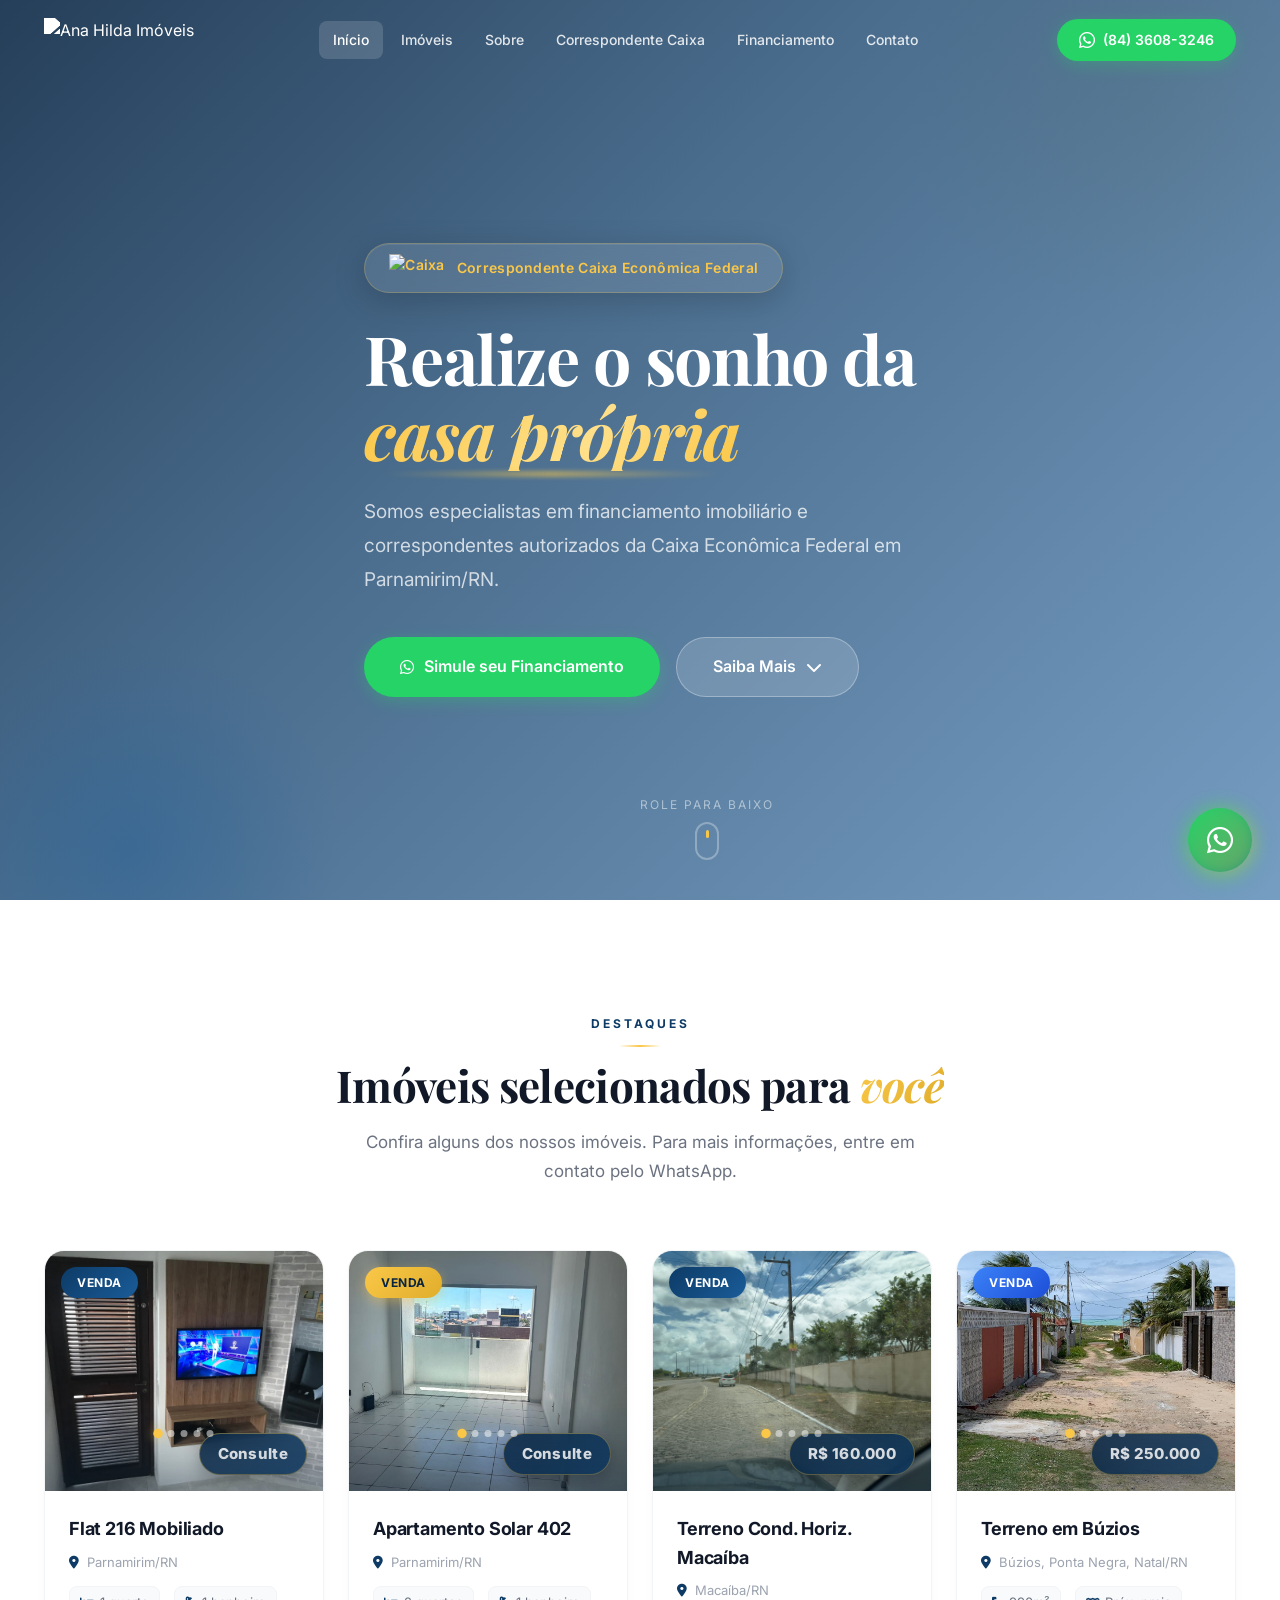
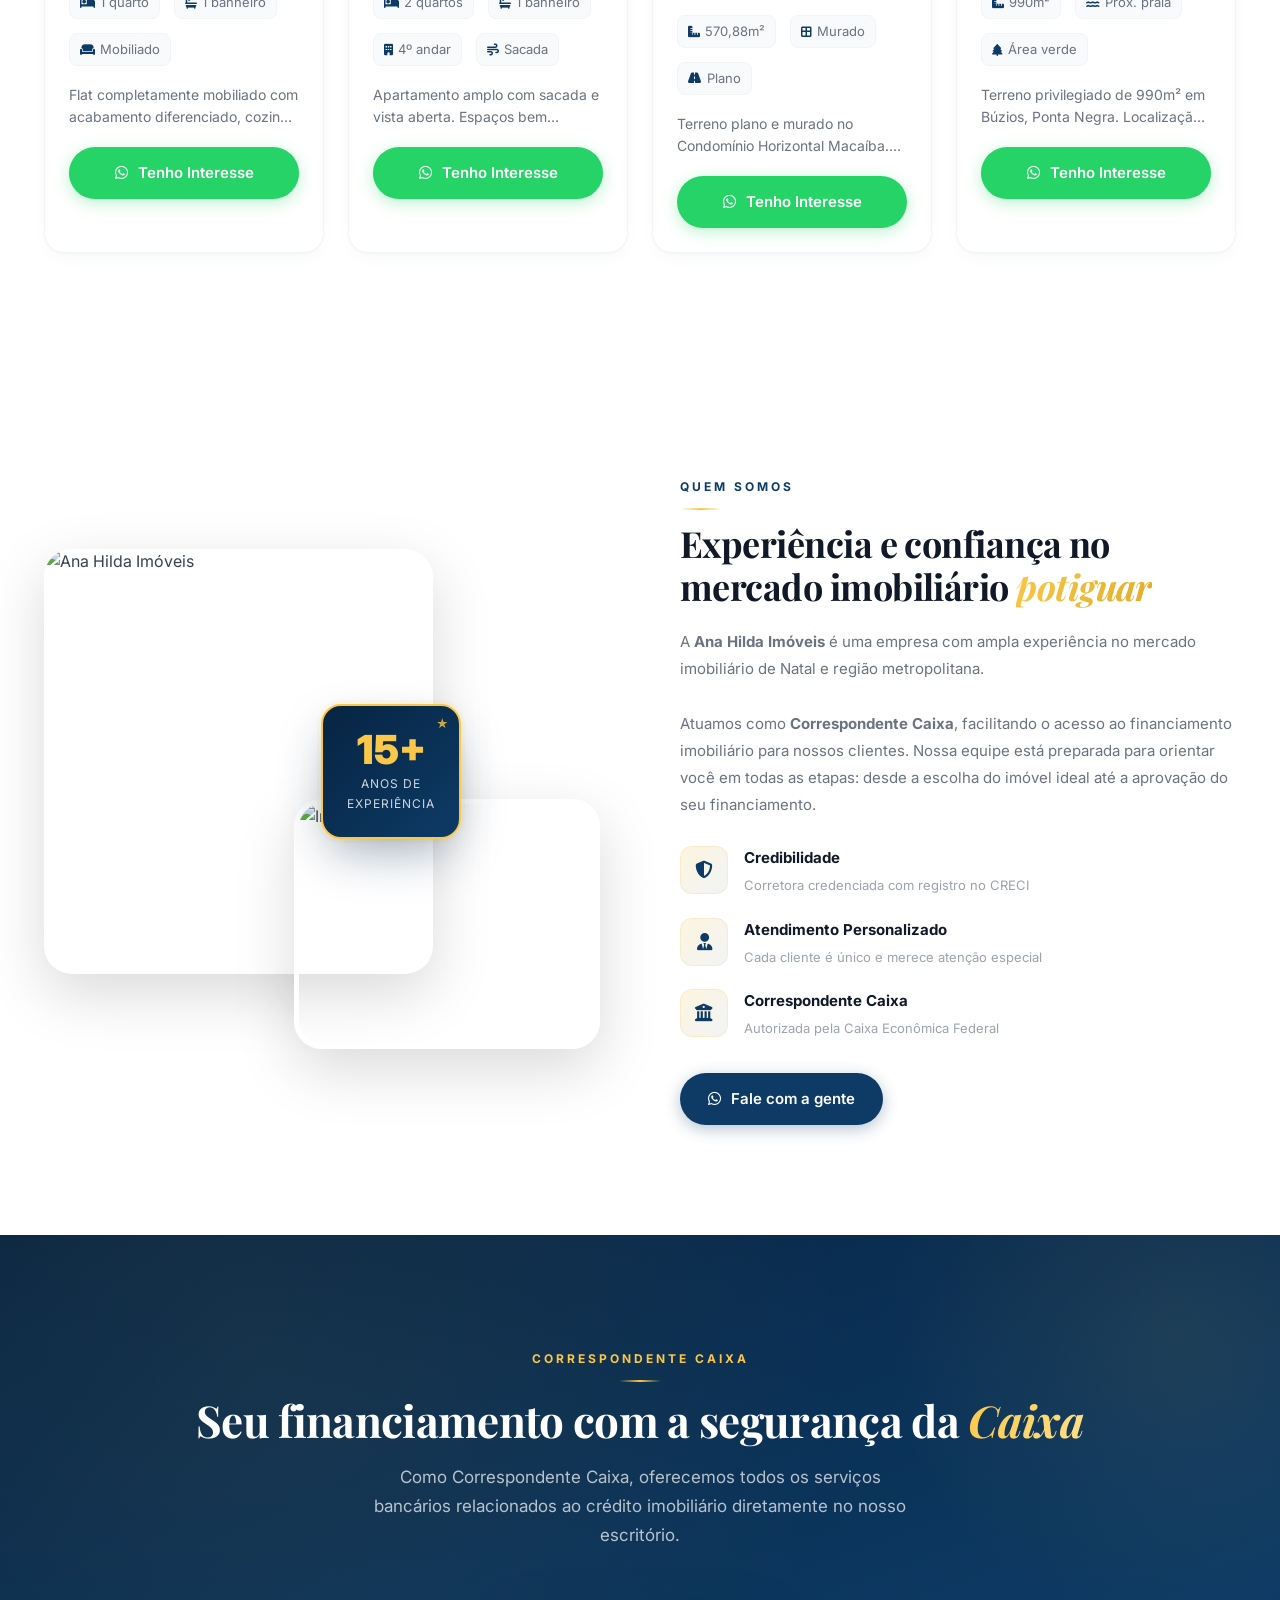
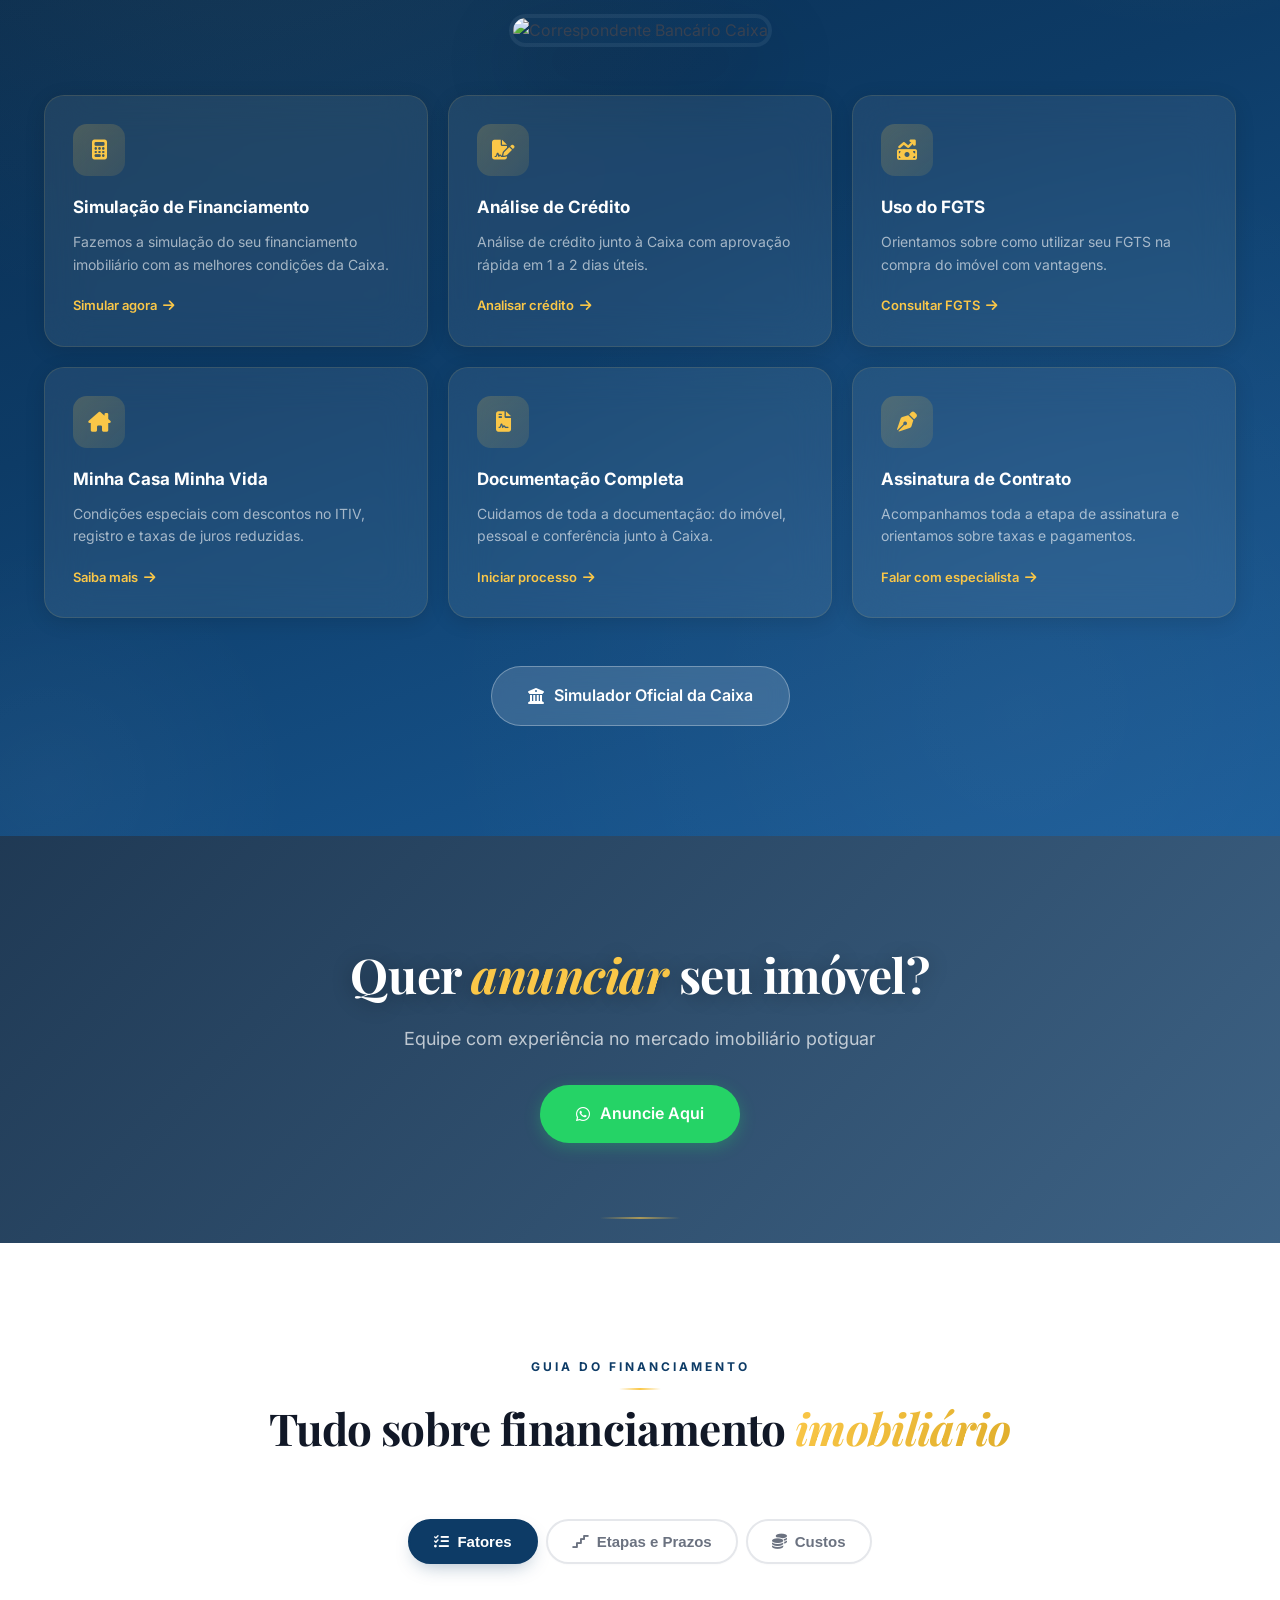
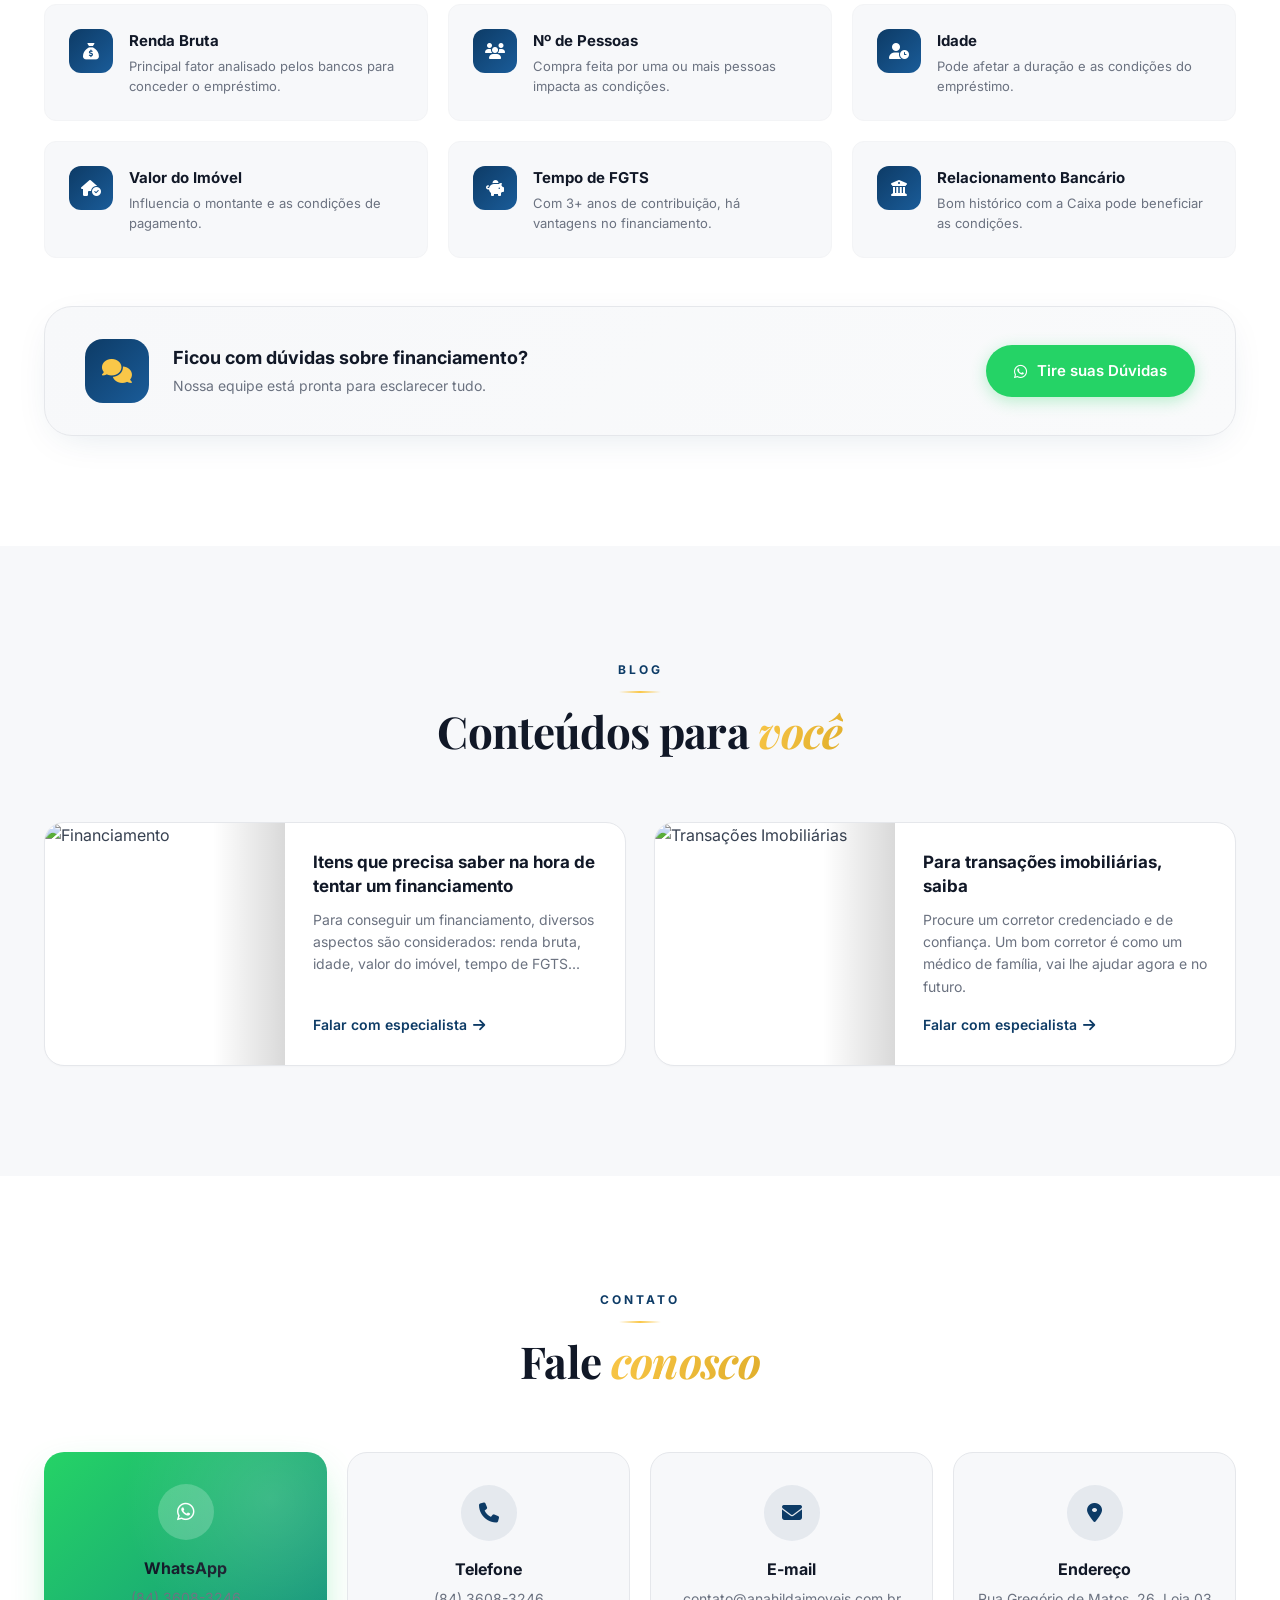
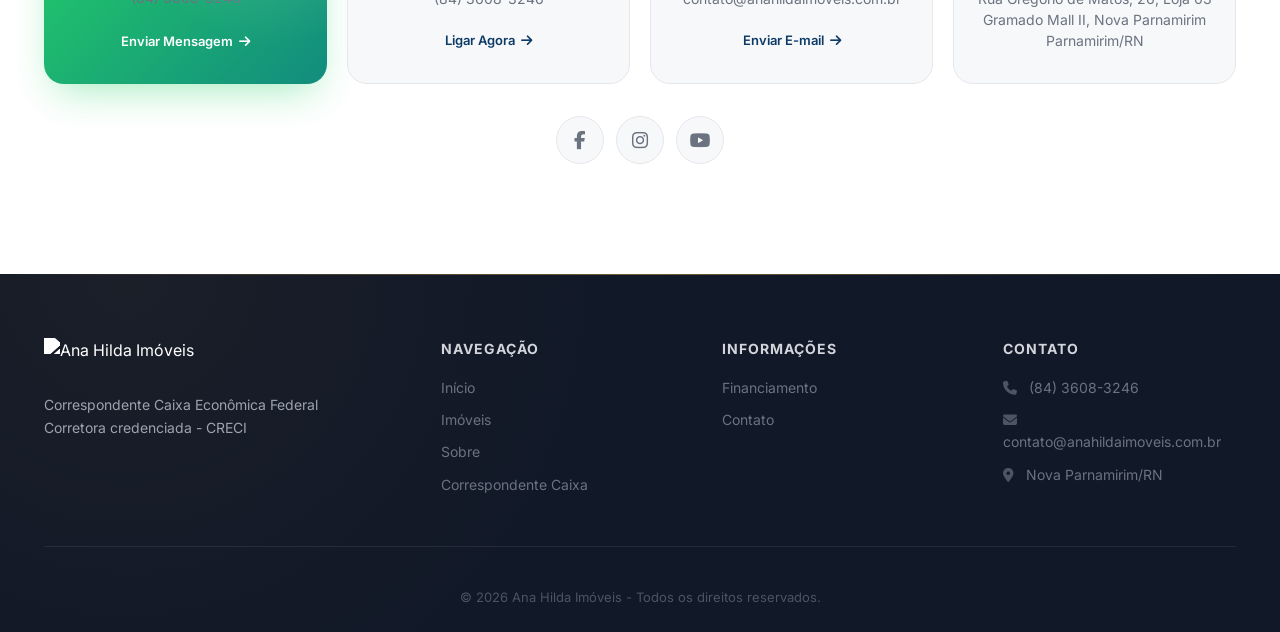
==== commit 2a14e2e9: "fix: corrigir caminhos das imagens dos imoveis para paths limpos sem espacos e caracteres especiais" ====
--- a/anahilda/index.html
+++ b/anahilda/index.html
@@ -95,11 +95,11 @@
                     <div class="property-image-wrap">
                         <div class="prop-carousel">
                             <div class="prop-carousel-track">
-                                <img src="assets/imoveis/flat%20216-/flat%20216/WhatsApp%20Image%202026-02-02%20at%2010.29.36.jpeg" alt="Flat 216 - Sala" class="property-img" loading="lazy">
-                                <img src="assets/imoveis/flat%20216-/flat%20216/WhatsApp%20Image%202026-02-02%20at%2010.29.37.jpeg" alt="Flat 216 - Cozinha" class="property-img" loading="lazy">
-                                <img src="assets/imoveis/flat%20216-/flat%20216/WhatsApp%20Image%202026-02-02%20at%2010.29.39.jpeg" alt="Flat 216 - Área" class="property-img" loading="lazy">
-                                <img src="assets/imoveis/flat%20216-/flat%20216/WhatsApp%20Image%202026-02-02%20at%2010.29.40.jpeg" alt="Flat 216 - Detalhe" class="property-img" loading="lazy">
-                                <img src="assets/imoveis/flat%20216-/flat%20216/WhatsApp%20Image%202026-02-02%20at%2010.30.32.jpeg" alt="Flat 216 - Vista" class="property-img" loading="lazy">
+                                <img src="assets/imoveis/flat-216/foto-1.jpg" alt="Flat 216 - Sala" class="property-img" loading="lazy">
+                                <img src="assets/imoveis/flat-216/foto-2.jpg" alt="Flat 216 - Cozinha" class="property-img" loading="lazy">
+                                <img src="assets/imoveis/flat-216/foto-3.jpg" alt="Flat 216 - Área" class="property-img" loading="lazy">
+                                <img src="assets/imoveis/flat-216/foto-4.jpg" alt="Flat 216 - Detalhe" class="property-img" loading="lazy">
+                                <img src="assets/imoveis/flat-216/foto-5.jpg" alt="Flat 216 - Vista" class="property-img" loading="lazy">
                             </div>
                             <button class="prop-carousel-btn prop-prev" aria-label="Foto anterior"><i class="fa-solid fa-chevron-left"></i></button>
                             <button class="prop-carousel-btn prop-next" aria-label="Próxima foto"><i class="fa-solid fa-chevron-right"></i></button>
@@ -134,11 +134,11 @@
                     <div class="property-image-wrap">
                         <div class="prop-carousel">
                             <div class="prop-carousel-track">
-                                <img src="assets/imoveis/solar%20402/solar%20402/WhatsApp%20Image%202026-04-07%20at%2013.57.34.jpeg" alt="Solar 402 - Sala" class="property-img" loading="lazy">
-                                <img src="assets/imoveis/solar%20402/solar%20402/WhatsApp%20Image%202026-04-07%20at%2013.57.34%20(1).jpeg" alt="Solar 402 - Quarto" class="property-img" loading="lazy">
-                                <img src="assets/imoveis/solar%20402/solar%20402/WhatsApp%20Image%202026-04-07%20at%2013.57.34%20(2).jpeg" alt="Solar 402 - Área" class="property-img" loading="lazy">
-                                <img src="assets/imoveis/solar%20402/solar%20402/WhatsApp%20Image%202026-04-07%20at%2013.57.35.jpeg" alt="Solar 402 - Vista" class="property-img" loading="lazy">
-                                <img src="assets/imoveis/solar%20402/solar%20402/WhatsApp%20Image%202026-04-07%20at%2013.57.35%20(1).jpeg" alt="Solar 402 - Detalhe" class="property-img" loading="lazy">
+                                <img src="assets/imoveis/solar-402/foto-1.jpg" alt="Solar 402 - Sala" class="property-img" loading="lazy">
+                                <img src="assets/imoveis/solar-402/foto-2.jpg" alt="Solar 402 - Quarto" class="property-img" loading="lazy">
+                                <img src="assets/imoveis/solar-402/foto-3.jpg" alt="Solar 402 - Área" class="property-img" loading="lazy">
+                                <img src="assets/imoveis/solar-402/foto-4.jpg" alt="Solar 402 - Vista" class="property-img" loading="lazy">
+                                <img src="assets/imoveis/solar-402/foto-5.jpg" alt="Solar 402 - Detalhe" class="property-img" loading="lazy">
                             </div>
                             <button class="prop-carousel-btn prop-prev" aria-label="Foto anterior"><i class="fa-solid fa-chevron-left"></i></button>
                             <button class="prop-carousel-btn prop-next" aria-label="Próxima foto"><i class="fa-solid fa-chevron-right"></i></button>
@@ -174,11 +174,11 @@
                     <div class="property-image-wrap">
                         <div class="prop-carousel">
                             <div class="prop-carousel-track">
-                                <img src="assets/imoveis/terreno%20160mil%20horizonte%20macaiba%20Erotilde/terreno%20160mil%20horizonte%20macaiba%20Erotilde/WhatsApp%20Image%202026-01-12%20at%2011.21.08.jpeg" alt="Terreno Macaíba - Vista 1" class="property-img" loading="lazy">
-                                <img src="assets/imoveis/terreno%20160mil%20horizonte%20macaiba%20Erotilde/terreno%20160mil%20horizonte%20macaiba%20Erotilde/WhatsApp%20Image%202026-01-12%20at%2011.21.08%20(1).jpeg" alt="Terreno Macaíba - Vista 2" class="property-img" loading="lazy">
-                                <img src="assets/imoveis/terreno%20160mil%20horizonte%20macaiba%20Erotilde/terreno%20160mil%20horizonte%20macaiba%20Erotilde/WhatsApp%20Image%202026-01-12%20at%2011.21.08%20(2).jpeg" alt="Terreno Macaíba - Vista 3" class="property-img" loading="lazy">
-                                <img src="assets/imoveis/terreno%20160mil%20horizonte%20macaiba%20Erotilde/terreno%20160mil%20horizonte%20macaiba%20Erotilde/WhatsApp%20Image%202026-01-29%20at%2016.35.56.jpeg" alt="Terreno Macaíba - Vista 4" class="property-img" loading="lazy">
-                                <img src="assets/imoveis/terreno%20160mil%20horizonte%20macaiba%20Erotilde/terreno%20160mil%20horizonte%20macaiba%20Erotilde/WhatsApp%20Image%202026-01-29%20at%2016.35.58.jpeg" alt="Terreno Macaíba - Vista 5" class="property-img" loading="lazy">
+                                <img src="assets/imoveis/terreno-macaiba/foto-1.jpg" alt="Terreno Macaíba - Vista 1" class="property-img" loading="lazy">
+                                <img src="assets/imoveis/terreno-macaiba/foto-2.jpg" alt="Terreno Macaíba - Vista 2" class="property-img" loading="lazy">
+                                <img src="assets/imoveis/terreno-macaiba/foto-3.jpg" alt="Terreno Macaíba - Vista 3" class="property-img" loading="lazy">
+                                <img src="assets/imoveis/terreno-macaiba/foto-4.jpg" alt="Terreno Macaíba - Vista 4" class="property-img" loading="lazy">
+                                <img src="assets/imoveis/terreno-macaiba/foto-5.jpg" alt="Terreno Macaíba - Vista 5" class="property-img" loading="lazy">
                             </div>
                             <button class="prop-carousel-btn prop-prev" aria-label="Foto anterior"><i class="fa-solid fa-chevron-left"></i></button>
                             <button class="prop-carousel-btn prop-next" aria-label="Próxima foto"><i class="fa-solid fa-chevron-right"></i></button>
@@ -213,11 +213,11 @@
                     <div class="property-image-wrap">
                         <div class="prop-carousel">
                             <div class="prop-carousel-track">
-                                <img src="assets/imoveis/VT%20709/VT%20709/buzios/096e2697-5a8a-4352-9773-7cfca054fbc2.jpg" alt="Terreno Búzios - Vista 1" class="property-img" loading="lazy">
-                                <img src="assets/imoveis/VT%20709/VT%20709/buzios/18f11001-a6d5-4033-9725-65ba3f1792ce.jpg" alt="Terreno Búzios - Vista 2" class="property-img" loading="lazy">
-                                <img src="assets/imoveis/VT%20709/VT%20709/buzios/24b9fb33-75a2-4a51-8d35-2f95c7cdd009.jpg" alt="Terreno Búzios - Vista 3" class="property-img" loading="lazy">
-                                <img src="assets/imoveis/VT%20709/VT%20709/buzios/2fa2c7d3-fbe2-4171-9cd9-f038dd92f952.jpg" alt="Terreno Búzios - Vista 4" class="property-img" loading="lazy">
-                                <img src="assets/imoveis/VT%20709/VT%20709/buzios/ada54fe7-adff-42fb-9666-6081fb891cc9.jpg" alt="Terreno Búzios - Vista 5" class="property-img" loading="lazy">
+                                <img src="assets/imoveis/terreno-buzios/foto-1.jpg" alt="Terreno Búzios - Vista 1" class="property-img" loading="lazy">
+                                <img src="assets/imoveis/terreno-buzios/foto-2.jpg" alt="Terreno Búzios - Vista 2" class="property-img" loading="lazy">
+                                <img src="assets/imoveis/terreno-buzios/foto-3.jpg" alt="Terreno Búzios - Vista 3" class="property-img" loading="lazy">
+                                <img src="assets/imoveis/terreno-buzios/foto-4.jpg" alt="Terreno Búzios - Vista 4" class="property-img" loading="lazy">
+                                <img src="assets/imoveis/terreno-buzios/foto-5.jpg" alt="Terreno Búzios - Vista 5" class="property-img" loading="lazy">
                             </div>
                             <button class="prop-carousel-btn prop-prev" aria-label="Foto anterior"><i class="fa-solid fa-chevron-left"></i></button>
                             <button class="prop-carousel-btn prop-next" aria-label="Próxima foto"><i class="fa-solid fa-chevron-right"></i></button>
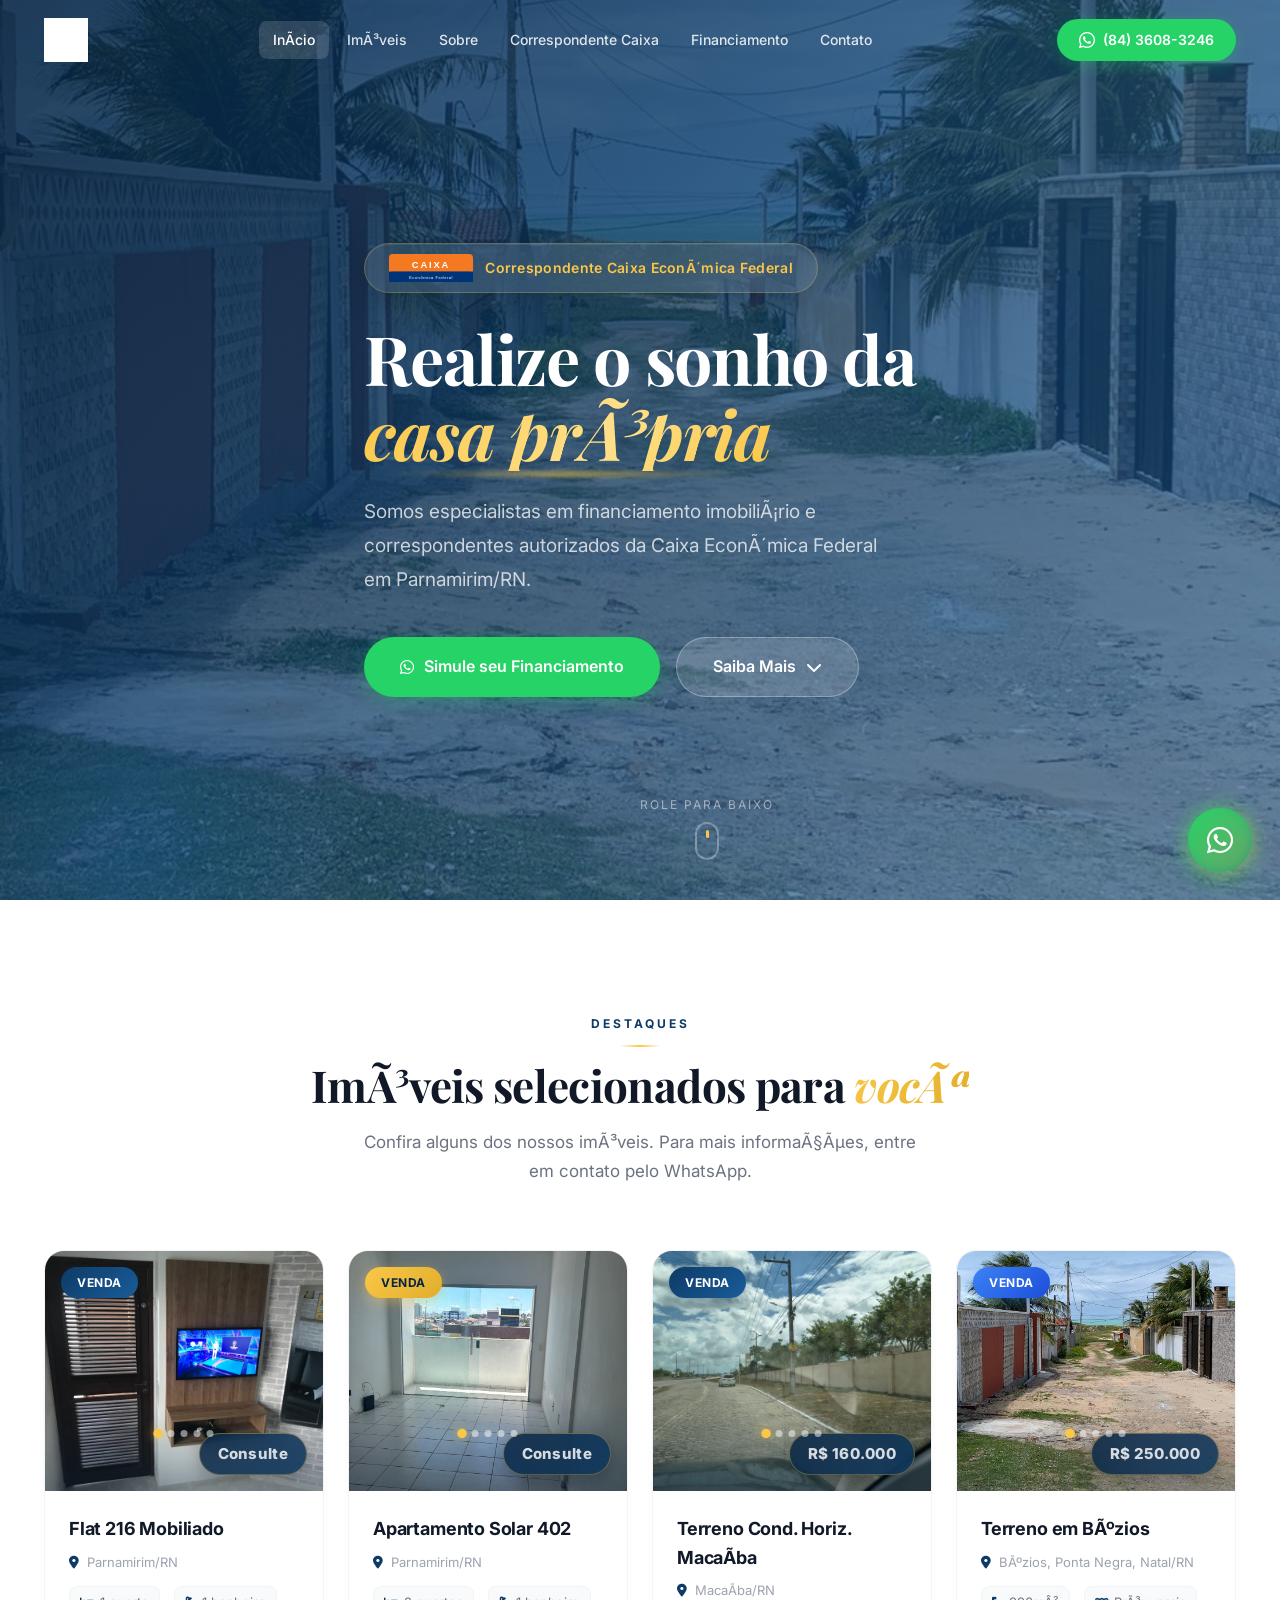
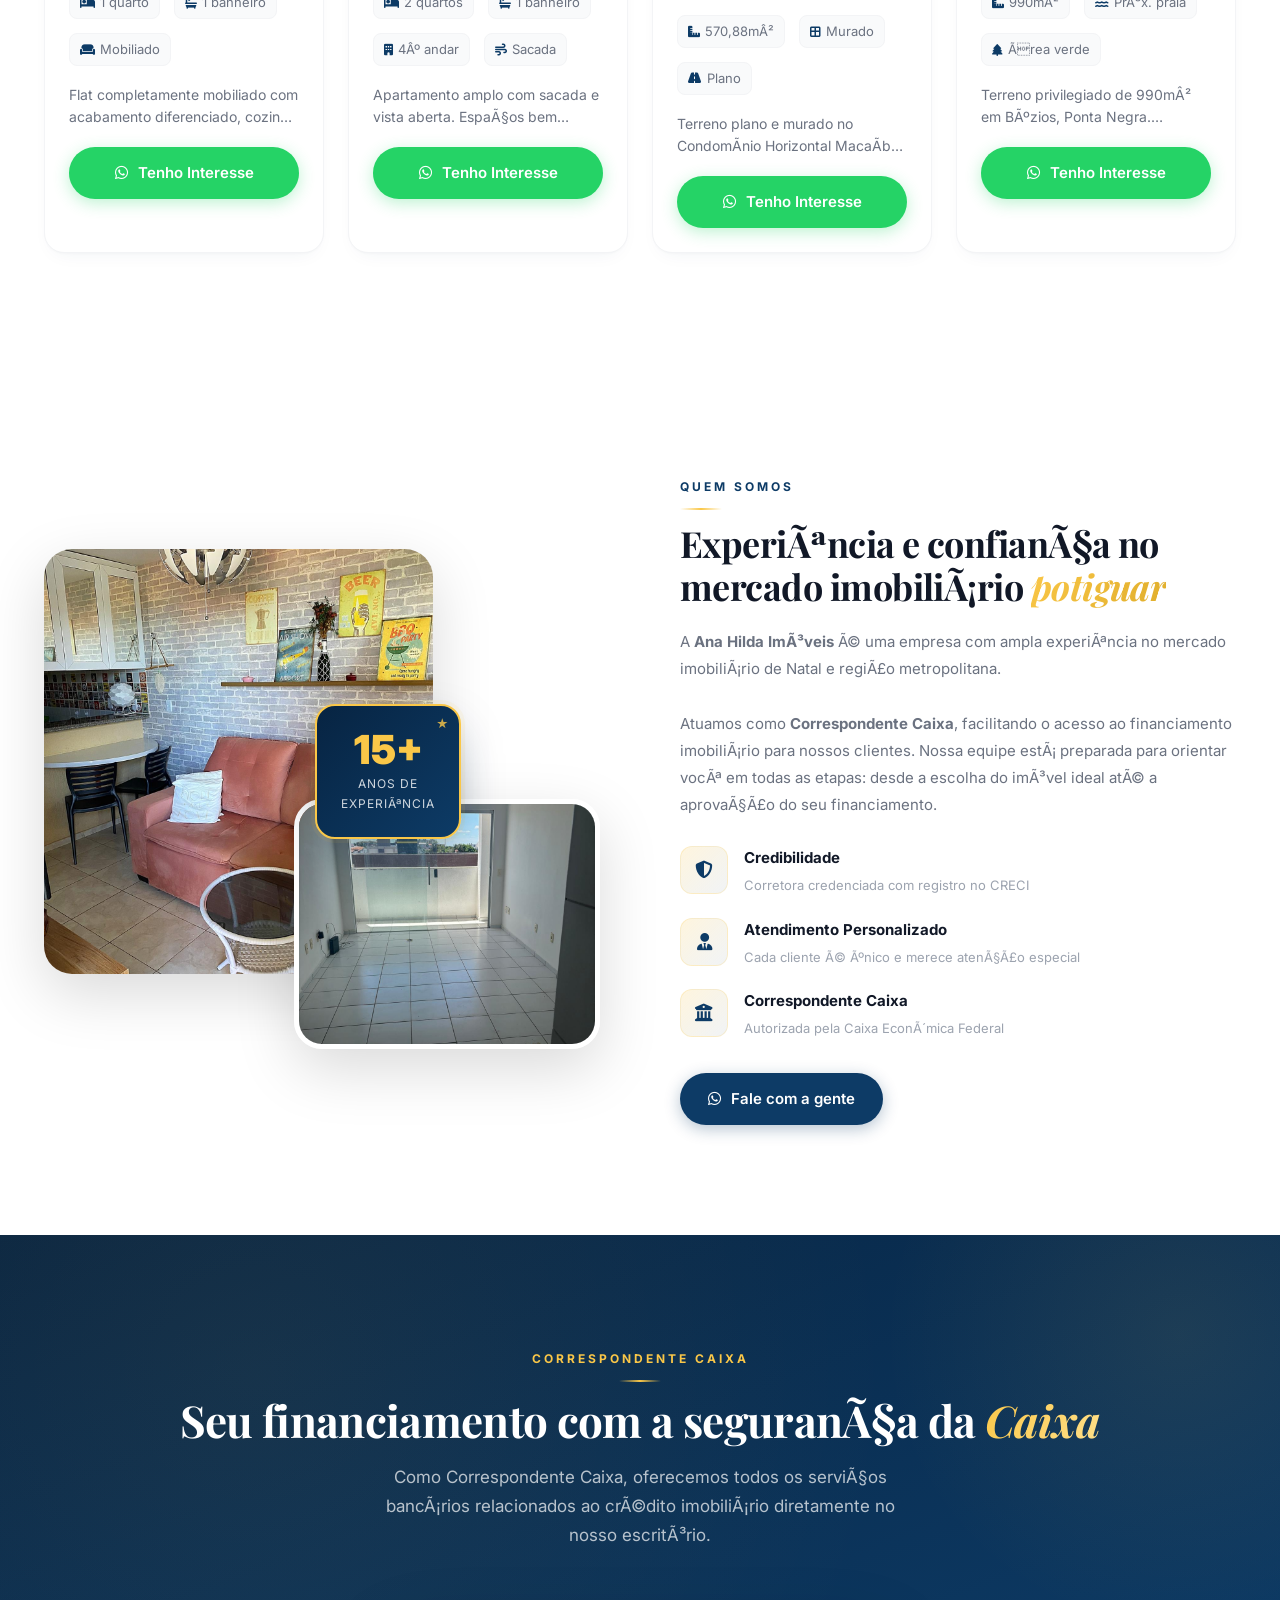
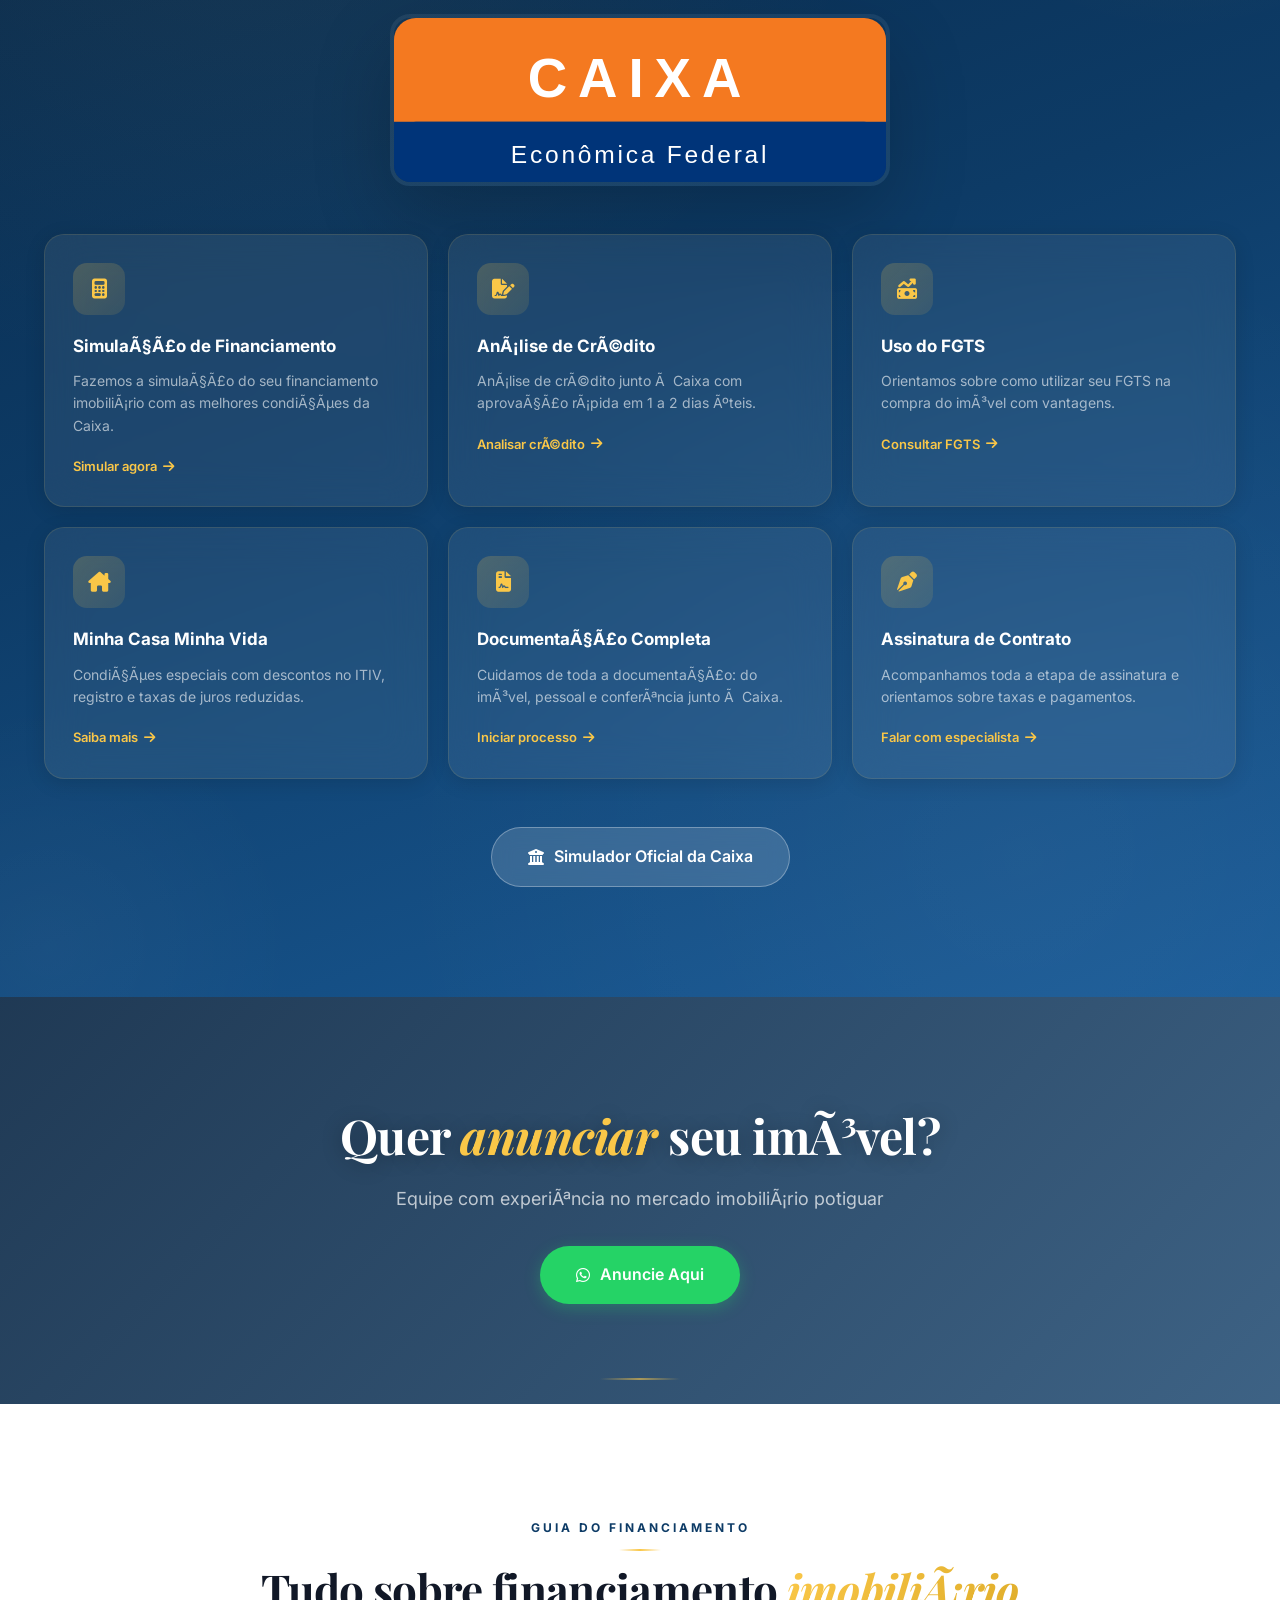
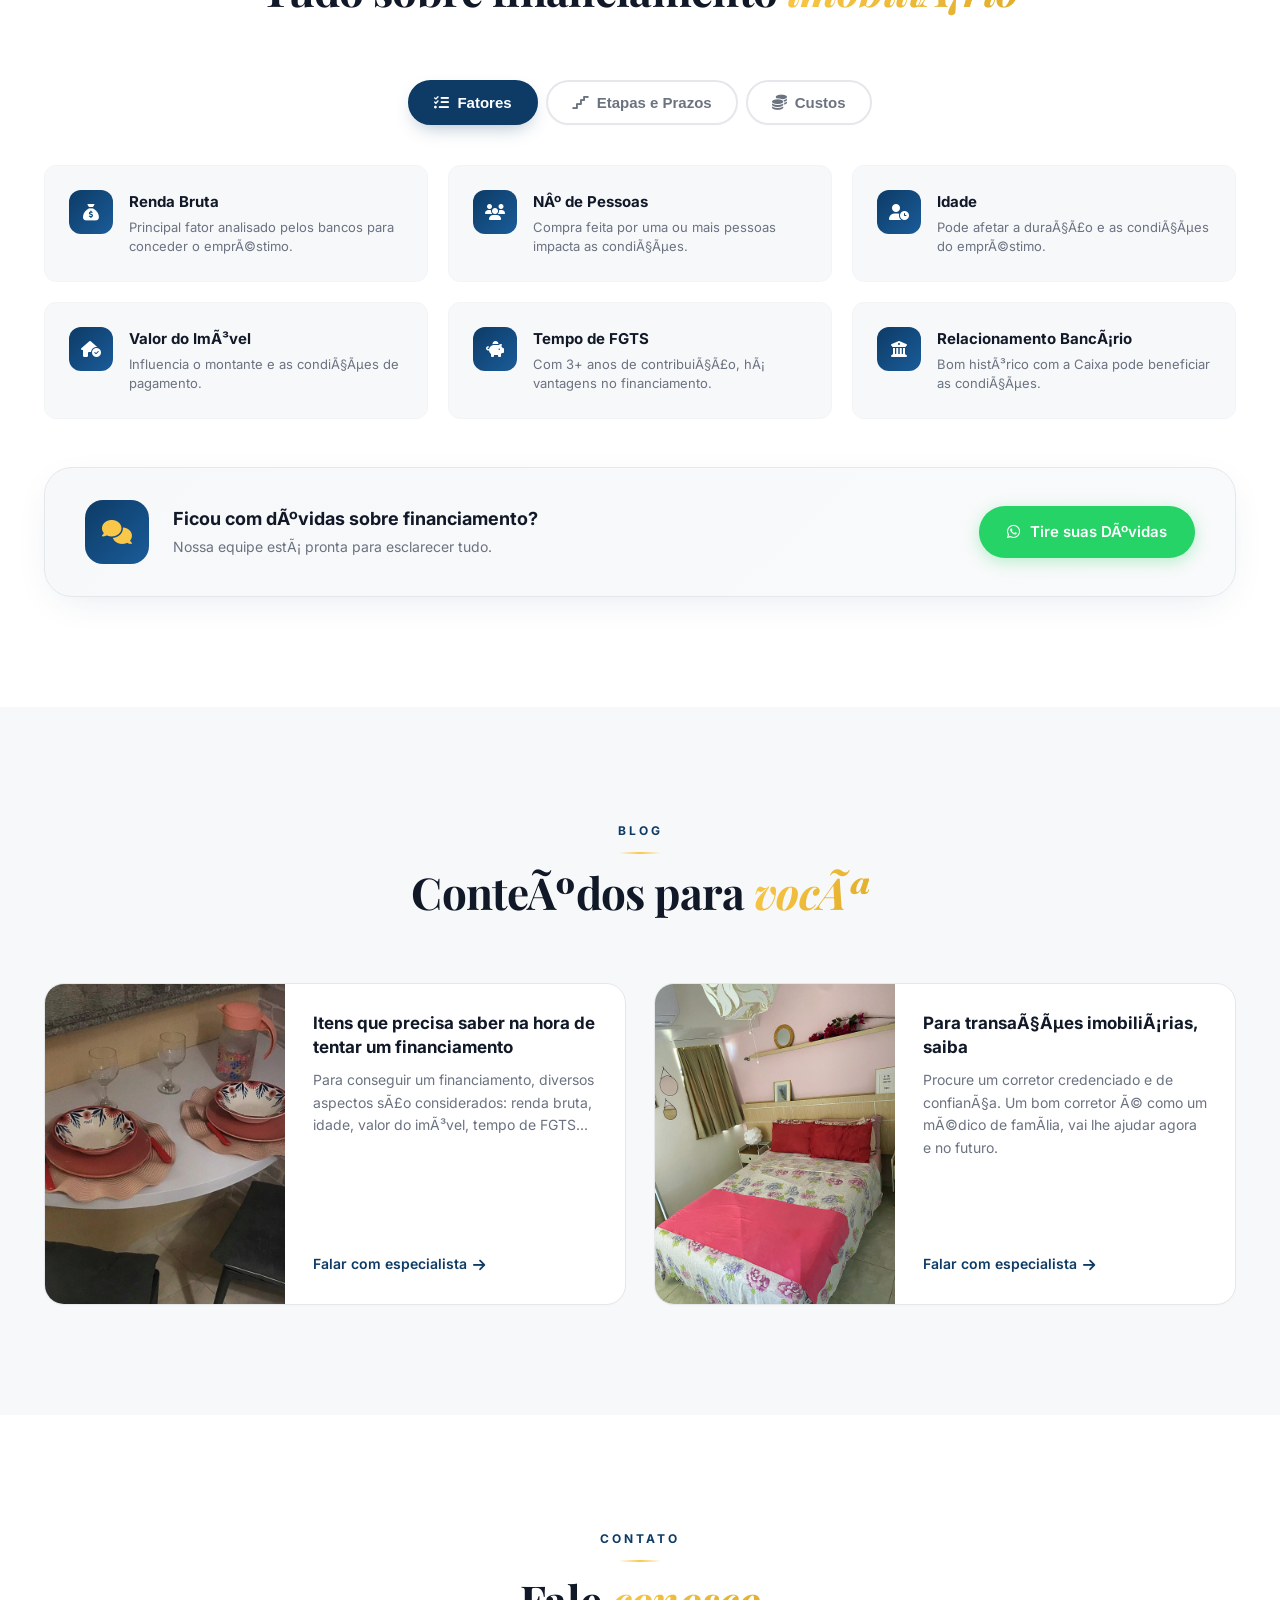
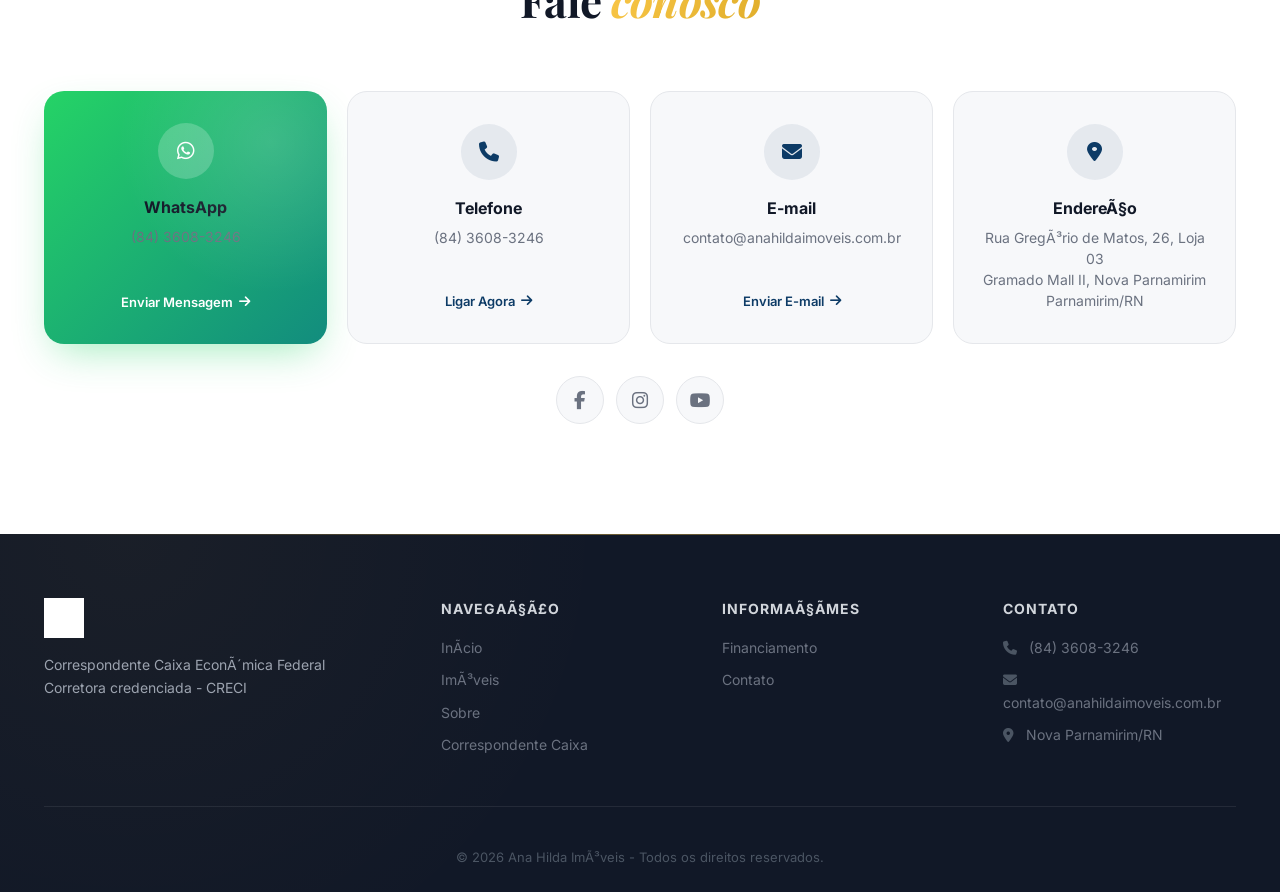
==== commit 944b17c4: "feat: adicionar logo real da Ana Hilda (jpg) e atualizar referencias no HTML" ====
--- a/anahilda/index.html
+++ b/anahilda/index.html
@@ -1,11 +1,11 @@
-<!DOCTYPE html>
+﻿<!DOCTYPE html>
 <html lang="pt-BR">
 <head>
     <meta charset="UTF-8">
     <meta name="viewport" content="width=device-width, initial-scale=1.0">
-    <title>Ana Hilda Imóveis | Correspondente Caixa - Parnamirim/RN</title>
-    <meta name="description" content="Ana Hilda Imóveis - Correspondente Caixa em Parnamirim/RN. Financiamento imobiliário, simulação de crédito, compra e venda de imóveis.">
-    <link rel="icon" type="image/svg+xml" href="/images/icons/logo.svg">
+    <title>Ana Hilda ImÃ³veis | Correspondente Caixa - Parnamirim/RN</title>
+    <meta name="description" content="Ana Hilda ImÃ³veis - Correspondente Caixa em Parnamirim/RN. Financiamento imobiliÃ¡rio, simulaÃ§Ã£o de crÃ©dito, compra e venda de imÃ³veis.">
+    <link rel="icon" type="image/svg+xml" href="/images/icons/logo.jpg">
     <link rel="preconnect" href="https://fonts.googleapis.com">
     <link rel="preconnect" href="https://fonts.gstatic.com" crossorigin>
     <link href="https://fonts.googleapis.com/css2?family=Inter:wght@300;400;500;600;700;800;900&family=Playfair+Display:ital,wght@0,400;0,500;0,600;0,700;0,800;1,400;1,500&display=swap" rel="stylesheet">
@@ -16,7 +16,7 @@
     <!-- Preloader -->
     <div class="preloader" id="preloader">
         <div class="preloader-inner">
-            <img src="/images/icons/logo.svg" alt="Ana Hilda" class="preloader-logo">
+            <img src="/images/icons/logo.jpg" alt="Ana Hilda" class="preloader-logo">
             <div class="preloader-bar"><div class="preloader-progress"></div></div>
         </div>
     </div>
@@ -25,11 +25,11 @@
     <header class="header" id="header">
         <div class="container header-container">
             <a href="#inicio" class="logo">
-                <img src="/images/icons/logo.svg" alt="Ana Hilda Imóveis" class="logo-img">
+                <img src="/images/icons/logo.jpg" alt="Ana Hilda ImÃ³veis" class="logo-img">
             </a>
             <nav class="nav" id="nav">
-                <a href="#inicio" class="nav-link active">Início</a>
-                <a href="#imoveis" class="nav-link">Imóveis</a>
+                <a href="#inicio" class="nav-link active">InÃ­cio</a>
+                <a href="#imoveis" class="nav-link">ImÃ³veis</a>
                 <a href="#sobre" class="nav-link">Sobre</a>
                 <a href="#correspondente" class="nav-link">Correspondente Caixa</a>
                 <a href="#financiamento" class="nav-link">Financiamento</a>
@@ -58,13 +58,13 @@
         <div class="container hero-content">
             <div class="hero-badge">
                 <img src="/images/caixa.svg" alt="Caixa" class="hero-badge-img">
-                Correspondente Caixa Econômica Federal
+                Correspondente Caixa EconÃ´mica Federal
             </div>
             <h1>
                 <span class="hero-line">Realize o sonho da</span>
-                <span class="hero-line"><em class="highlight">casa própria</em></span>
+                <span class="hero-line"><em class="highlight">casa prÃ³pria</em></span>
             </h1>
-            <p class="hero-subtitle">Somos especialistas em financiamento imobiliário e correspondentes autorizados da Caixa Econômica Federal em Parnamirim/RN.</p>
+            <p class="hero-subtitle">Somos especialistas em financiamento imobiliÃ¡rio e correspondentes autorizados da Caixa EconÃ´mica Federal em Parnamirim/RN.</p>
             <div class="hero-actions">
                 <a href="https://api.whatsapp.com/send?phone=558436083246&text=Ol%C3%A1!%20Gostaria%20de%20simular%20um%20financiamento." class="btn btn-whatsapp btn-lg" target="_blank" rel="noopener noreferrer">
                     <i class="fa-brands fa-whatsapp"></i> Simule seu Financiamento
@@ -80,13 +80,13 @@
         </div>
     </section>
 
-    <!-- Imóveis em Destaque -->
+    <!-- ImÃ³veis em Destaque -->
     <section class="section section-properties" id="imoveis">
         <div class="container">
             <div class="section-header">
                 <span class="section-tag">Destaques</span>
-                <h2 class="section-title">Imóveis selecionados para <em>você</em></h2>
-                <p class="section-desc">Confira alguns dos nossos imóveis. Para mais informações, entre em contato pelo WhatsApp.</p>
+                <h2 class="section-title">ImÃ³veis selecionados para <em>vocÃª</em></h2>
+                <p class="section-desc">Confira alguns dos nossos imÃ³veis. Para mais informaÃ§Ãµes, entre em contato pelo WhatsApp.</p>
             </div>
             <div class="properties-grid">
 
@@ -97,12 +97,12 @@
                             <div class="prop-carousel-track">
                                 <img src="assets/imoveis/flat-216/foto-1.jpg" alt="Flat 216 - Sala" class="property-img" loading="lazy">
                                 <img src="assets/imoveis/flat-216/foto-2.jpg" alt="Flat 216 - Cozinha" class="property-img" loading="lazy">
-                                <img src="assets/imoveis/flat-216/foto-3.jpg" alt="Flat 216 - Área" class="property-img" loading="lazy">
+                                <img src="assets/imoveis/flat-216/foto-3.jpg" alt="Flat 216 - Ãrea" class="property-img" loading="lazy">
                                 <img src="assets/imoveis/flat-216/foto-4.jpg" alt="Flat 216 - Detalhe" class="property-img" loading="lazy">
                                 <img src="assets/imoveis/flat-216/foto-5.jpg" alt="Flat 216 - Vista" class="property-img" loading="lazy">
                             </div>
                             <button class="prop-carousel-btn prop-prev" aria-label="Foto anterior"><i class="fa-solid fa-chevron-left"></i></button>
-                            <button class="prop-carousel-btn prop-next" aria-label="Próxima foto"><i class="fa-solid fa-chevron-right"></i></button>
+                            <button class="prop-carousel-btn prop-next" aria-label="PrÃ³xima foto"><i class="fa-solid fa-chevron-right"></i></button>
                             <div class="prop-carousel-dots">
                                 <span class="prop-dot active"></span>
                                 <span class="prop-dot"></span>
@@ -122,7 +122,7 @@
                             <span><i class="fa-solid fa-bath"></i> 1 banheiro</span>
                             <span><i class="fa-solid fa-couch"></i> Mobiliado</span>
                         </div>
-                        <p class="property-desc">Flat completamente mobiliado com acabamento diferenciado, cozinha americana integrada e estilo único. Perfeito para morar ou investir.</p>
+                        <p class="property-desc">Flat completamente mobiliado com acabamento diferenciado, cozinha americana integrada e estilo Ãºnico. Perfeito para morar ou investir.</p>
                         <a href="https://api.whatsapp.com/send?phone=558436083246&text=Ol%C3%A1!%20Tenho%20interesse%20no%20Flat%20216%20Mobiliado." class="btn btn-whatsapp btn-block" target="_blank" rel="noopener noreferrer">
                             <i class="fa-brands fa-whatsapp"></i> Tenho Interesse
                         </a>
@@ -136,12 +136,12 @@
                             <div class="prop-carousel-track">
                                 <img src="assets/imoveis/solar-402/foto-1.jpg" alt="Solar 402 - Sala" class="property-img" loading="lazy">
                                 <img src="assets/imoveis/solar-402/foto-2.jpg" alt="Solar 402 - Quarto" class="property-img" loading="lazy">
-                                <img src="assets/imoveis/solar-402/foto-3.jpg" alt="Solar 402 - Área" class="property-img" loading="lazy">
+                                <img src="assets/imoveis/solar-402/foto-3.jpg" alt="Solar 402 - Ãrea" class="property-img" loading="lazy">
                                 <img src="assets/imoveis/solar-402/foto-4.jpg" alt="Solar 402 - Vista" class="property-img" loading="lazy">
                                 <img src="assets/imoveis/solar-402/foto-5.jpg" alt="Solar 402 - Detalhe" class="property-img" loading="lazy">
                             </div>
                             <button class="prop-carousel-btn prop-prev" aria-label="Foto anterior"><i class="fa-solid fa-chevron-left"></i></button>
-                            <button class="prop-carousel-btn prop-next" aria-label="Próxima foto"><i class="fa-solid fa-chevron-right"></i></button>
+                            <button class="prop-carousel-btn prop-next" aria-label="PrÃ³xima foto"><i class="fa-solid fa-chevron-right"></i></button>
                             <div class="prop-carousel-dots">
                                 <span class="prop-dot active"></span>
                                 <span class="prop-dot"></span>
@@ -159,29 +159,29 @@
                         <div class="property-details">
                             <span><i class="fa-solid fa-bed"></i> 2 quartos</span>
                             <span><i class="fa-solid fa-bath"></i> 1 banheiro</span>
-                            <span><i class="fa-solid fa-building"></i> 4º andar</span>
+                            <span><i class="fa-solid fa-building"></i> 4Âº andar</span>
                             <span><i class="fa-solid fa-wind"></i> Sacada</span>
                         </div>
-                        <p class="property-desc">Apartamento amplo com sacada e vista aberta. Espaços bem distribuídos em ótima localização em Parnamirim.</p>
+                        <p class="property-desc">Apartamento amplo com sacada e vista aberta. EspaÃ§os bem distribuÃ­dos em Ã³tima localizaÃ§Ã£o em Parnamirim.</p>
                         <a href="https://api.whatsapp.com/send?phone=558436083246&text=Ol%C3%A1!%20Tenho%20interesse%20no%20Apartamento%20Solar%20402." class="btn btn-whatsapp btn-block" target="_blank" rel="noopener noreferrer">
                             <i class="fa-brands fa-whatsapp"></i> Tenho Interesse
                         </a>
                     </div>
                 </div>
 
-                <!-- Terreno Macaíba -->
+                <!-- Terreno MacaÃ­ba -->
                 <div class="property-card">
                     <div class="property-image-wrap">
                         <div class="prop-carousel">
                             <div class="prop-carousel-track">
-                                <img src="assets/imoveis/terreno-macaiba/foto-1.jpg" alt="Terreno Macaíba - Vista 1" class="property-img" loading="lazy">
-                                <img src="assets/imoveis/terreno-macaiba/foto-2.jpg" alt="Terreno Macaíba - Vista 2" class="property-img" loading="lazy">
-                                <img src="assets/imoveis/terreno-macaiba/foto-3.jpg" alt="Terreno Macaíba - Vista 3" class="property-img" loading="lazy">
-                                <img src="assets/imoveis/terreno-macaiba/foto-4.jpg" alt="Terreno Macaíba - Vista 4" class="property-img" loading="lazy">
-                                <img src="assets/imoveis/terreno-macaiba/foto-5.jpg" alt="Terreno Macaíba - Vista 5" class="property-img" loading="lazy">
+                                <img src="assets/imoveis/terreno-macaiba/foto-1.jpg" alt="Terreno MacaÃ­ba - Vista 1" class="property-img" loading="lazy">
+                                <img src="assets/imoveis/terreno-macaiba/foto-2.jpg" alt="Terreno MacaÃ­ba - Vista 2" class="property-img" loading="lazy">
+                                <img src="assets/imoveis/terreno-macaiba/foto-3.jpg" alt="Terreno MacaÃ­ba - Vista 3" class="property-img" loading="lazy">
+                                <img src="assets/imoveis/terreno-macaiba/foto-4.jpg" alt="Terreno MacaÃ­ba - Vista 4" class="property-img" loading="lazy">
+                                <img src="assets/imoveis/terreno-macaiba/foto-5.jpg" alt="Terreno MacaÃ­ba - Vista 5" class="property-img" loading="lazy">
                             </div>
                             <button class="prop-carousel-btn prop-prev" aria-label="Foto anterior"><i class="fa-solid fa-chevron-left"></i></button>
-                            <button class="prop-carousel-btn prop-next" aria-label="Próxima foto"><i class="fa-solid fa-chevron-right"></i></button>
+                            <button class="prop-carousel-btn prop-next" aria-label="PrÃ³xima foto"><i class="fa-solid fa-chevron-right"></i></button>
                             <div class="prop-carousel-dots">
                                 <span class="prop-dot active"></span>
                                 <span class="prop-dot"></span>
@@ -194,33 +194,33 @@
                         <div class="property-price-tag">R$ 160.000</div>
                     </div>
                     <div class="property-info">
-                        <h3>Terreno Cond. Horiz. Macaíba</h3>
-                        <p class="property-location"><i class="fa-solid fa-location-dot"></i> Macaíba/RN</p>
+                        <h3>Terreno Cond. Horiz. MacaÃ­ba</h3>
+                        <p class="property-location"><i class="fa-solid fa-location-dot"></i> MacaÃ­ba/RN</p>
                         <div class="property-details">
-                            <span><i class="fa-solid fa-ruler-combined"></i> 570,88m²</span>
+                            <span><i class="fa-solid fa-ruler-combined"></i> 570,88mÂ²</span>
                             <span><i class="fa-solid fa-border-all"></i> Murado</span>
                             <span><i class="fa-solid fa-road"></i> Plano</span>
                         </div>
-                        <p class="property-desc">Terreno plano e murado no Condomínio Horizontal Macaíba. Área de 570,88m² com água, iluminação pública e rede elétrica.</p>
+                        <p class="property-desc">Terreno plano e murado no CondomÃ­nio Horizontal MacaÃ­ba. Ãrea de 570,88mÂ² com Ã¡gua, iluminaÃ§Ã£o pÃºblica e rede elÃ©trica.</p>
                         <a href="https://api.whatsapp.com/send?phone=558436083246&text=Ol%C3%A1!%20Tenho%20interesse%20no%20Terreno%20do%20Condom%C3%ADnio%20Horizontal%20Maca%C3%ADba%20-%20R%24%20160.000." class="btn btn-whatsapp btn-block" target="_blank" rel="noopener noreferrer">
                             <i class="fa-brands fa-whatsapp"></i> Tenho Interesse
                         </a>
                     </div>
                 </div>
 
-                <!-- Terreno Búzios -->
+                <!-- Terreno BÃºzios -->
                 <div class="property-card">
                     <div class="property-image-wrap">
                         <div class="prop-carousel">
                             <div class="prop-carousel-track">
-                                <img src="assets/imoveis/terreno-buzios/foto-1.jpg" alt="Terreno Búzios - Vista 1" class="property-img" loading="lazy">
-                                <img src="assets/imoveis/terreno-buzios/foto-2.jpg" alt="Terreno Búzios - Vista 2" class="property-img" loading="lazy">
-                                <img src="assets/imoveis/terreno-buzios/foto-3.jpg" alt="Terreno Búzios - Vista 3" class="property-img" loading="lazy">
-                                <img src="assets/imoveis/terreno-buzios/foto-4.jpg" alt="Terreno Búzios - Vista 4" class="property-img" loading="lazy">
-                                <img src="assets/imoveis/terreno-buzios/foto-5.jpg" alt="Terreno Búzios - Vista 5" class="property-img" loading="lazy">
+                                <img src="assets/imoveis/terreno-buzios/foto-1.jpg" alt="Terreno BÃºzios - Vista 1" class="property-img" loading="lazy">
+                                <img src="assets/imoveis/terreno-buzios/foto-2.jpg" alt="Terreno BÃºzios - Vista 2" class="property-img" loading="lazy">
+                                <img src="assets/imoveis/terreno-buzios/foto-3.jpg" alt="Terreno BÃºzios - Vista 3" class="property-img" loading="lazy">
+                                <img src="assets/imoveis/terreno-buzios/foto-4.jpg" alt="Terreno BÃºzios - Vista 4" class="property-img" loading="lazy">
+                                <img src="assets/imoveis/terreno-buzios/foto-5.jpg" alt="Terreno BÃºzios - Vista 5" class="property-img" loading="lazy">
                             </div>
                             <button class="prop-carousel-btn prop-prev" aria-label="Foto anterior"><i class="fa-solid fa-chevron-left"></i></button>
-                            <button class="prop-carousel-btn prop-next" aria-label="Próxima foto"><i class="fa-solid fa-chevron-right"></i></button>
+                            <button class="prop-carousel-btn prop-next" aria-label="PrÃ³xima foto"><i class="fa-solid fa-chevron-right"></i></button>
                             <div class="prop-carousel-dots">
                                 <span class="prop-dot active"></span>
                                 <span class="prop-dot"></span>
@@ -233,14 +233,14 @@
                         <div class="property-price-tag">R$ 250.000</div>
                     </div>
                     <div class="property-info">
-                        <h3>Terreno em Búzios</h3>
-                        <p class="property-location"><i class="fa-solid fa-location-dot"></i> Búzios, Ponta Negra, Natal/RN</p>
+                        <h3>Terreno em BÃºzios</h3>
+                        <p class="property-location"><i class="fa-solid fa-location-dot"></i> BÃºzios, Ponta Negra, Natal/RN</p>
                         <div class="property-details">
-                            <span><i class="fa-solid fa-ruler-combined"></i> 990m²</span>
-                            <span><i class="fa-solid fa-water"></i> Próx. praia</span>
-                            <span><i class="fa-solid fa-tree"></i> Área verde</span>
-                        </div>
-                        <p class="property-desc">Terreno privilegiado de 990m² em Búzios, Ponta Negra. Localização a poucos metros do mar, em uma das regiões mais valorizadas do RN.</p>
+                            <span><i class="fa-solid fa-ruler-combined"></i> 990mÂ²</span>
+                            <span><i class="fa-solid fa-water"></i> PrÃ³x. praia</span>
+                            <span><i class="fa-solid fa-tree"></i> Ãrea verde</span>
+                        </div>
+                        <p class="property-desc">Terreno privilegiado de 990mÂ² em BÃºzios, Ponta Negra. LocalizaÃ§Ã£o a poucos metros do mar, em uma das regiÃµes mais valorizadas do RN.</p>
                         <a href="https://api.whatsapp.com/send?phone=558436083246&text=Ol%C3%A1!%20Tenho%20interesse%20no%20Terreno%20em%20B%C3%BAzios%20-%20R%24%20250.000." class="btn btn-whatsapp btn-block" target="_blank" rel="noopener noreferrer">
                             <i class="fa-brands fa-whatsapp"></i> Tenho Interesse
                         </a>
@@ -257,21 +257,21 @@
             <div class="about-grid">
                 <div class="about-visual">
                     <div class="about-img-main">
-                        <img src="/images/about1.jpg" alt="Ana Hilda Imóveis" loading="lazy">
+                        <img src="/images/about1.jpg" alt="Ana Hilda ImÃ³veis" loading="lazy">
                     </div>
                     <div class="about-img-secondary">
-                        <img src="/images/about2.jpg" alt="Imóvel" loading="lazy">
+                        <img src="/images/about2.jpg" alt="ImÃ³vel" loading="lazy">
                     </div>
                     <div class="about-experience-badge">
                         <span class="about-exp-number">15+</span>
-                        <span class="about-exp-text">Anos de<br>experiência</span>
+                        <span class="about-exp-text">Anos de<br>experiÃªncia</span>
                     </div>
                 </div>
                 <div class="about-text">
                     <span class="section-tag">Quem Somos</span>
-                    <h2 class="section-title">Experiência e confiança no mercado imobiliário <em>potiguar</em></h2>
-                    <p class="about-lead">A <strong>Ana Hilda Imóveis</strong> é uma empresa com ampla experiência no mercado imobiliário de Natal e região metropolitana.</p>
-                    <p>Atuamos como <strong>Correspondente Caixa</strong>, facilitando o acesso ao financiamento imobiliário para nossos clientes. Nossa equipe está preparada para orientar você em todas as etapas: desde a escolha do imóvel ideal até a aprovação do seu financiamento.</p>
+                    <h2 class="section-title">ExperiÃªncia e confianÃ§a no mercado imobiliÃ¡rio <em>potiguar</em></h2>
+                    <p class="about-lead">A <strong>Ana Hilda ImÃ³veis</strong> Ã© uma empresa com ampla experiÃªncia no mercado imobiliÃ¡rio de Natal e regiÃ£o metropolitana.</p>
+                    <p>Atuamos como <strong>Correspondente Caixa</strong>, facilitando o acesso ao financiamento imobiliÃ¡rio para nossos clientes. Nossa equipe estÃ¡ preparada para orientar vocÃª em todas as etapas: desde a escolha do imÃ³vel ideal atÃ© a aprovaÃ§Ã£o do seu financiamento.</p>
                     <div class="about-features">
                         <div class="about-feature">
                             <div class="feature-icon"><i class="fa-solid fa-shield-halved"></i></div>
@@ -284,14 +284,14 @@
                             <div class="feature-icon"><i class="fa-solid fa-user-tie"></i></div>
                             <div>
                                 <strong>Atendimento Personalizado</strong>
-                                <span>Cada cliente é único e merece atenção especial</span>
+                                <span>Cada cliente Ã© Ãºnico e merece atenÃ§Ã£o especial</span>
                             </div>
                         </div>
                         <div class="about-feature">
                             <div class="feature-icon"><i class="fa-solid fa-building-columns"></i></div>
                             <div>
                                 <strong>Correspondente Caixa</strong>
-                                <span>Autorizada pela Caixa Econômica Federal</span>
+                                <span>Autorizada pela Caixa EconÃ´mica Federal</span>
                             </div>
                         </div>
                     </div>
@@ -308,41 +308,41 @@
         <div class="container">
             <div class="section-header section-header-light">
                 <span class="section-tag section-tag-light">Correspondente Caixa</span>
-                <h2 class="section-title">Seu financiamento com a segurança da <em>Caixa</em></h2>
-                <p class="section-desc">Como Correspondente Caixa, oferecemos todos os serviços bancários relacionados ao crédito imobiliário diretamente no nosso escritório.</p>
+                <h2 class="section-title">Seu financiamento com a seguranÃ§a da <em>Caixa</em></h2>
+                <p class="section-desc">Como Correspondente Caixa, oferecemos todos os serviÃ§os bancÃ¡rios relacionados ao crÃ©dito imobiliÃ¡rio diretamente no nosso escritÃ³rio.</p>
             </div>
             <div class="caixa-banner">
-                <img src="/images/caixa.svg" alt="Correspondente Bancário Caixa" class="caixa-banner-img">
+                <img src="/images/caixa.svg" alt="Correspondente BancÃ¡rio Caixa" class="caixa-banner-img">
             </div>
             <div class="caixa-grid">
                 <div class="caixa-card">
                     <div class="caixa-icon"><i class="fa-solid fa-calculator"></i></div>
-                    <h3>Simulação de Financiamento</h3>
-                    <p>Fazemos a simulação do seu financiamento imobiliário com as melhores condições da Caixa.</p>
+                    <h3>SimulaÃ§Ã£o de Financiamento</h3>
+                    <p>Fazemos a simulaÃ§Ã£o do seu financiamento imobiliÃ¡rio com as melhores condiÃ§Ãµes da Caixa.</p>
                     <a href="https://api.whatsapp.com/send?phone=558436083246&text=Ol%C3%A1!%20Gostaria%20de%20fazer%20uma%20simula%C3%A7%C3%A3o%20de%20financiamento." class="caixa-link" target="_blank" rel="noopener noreferrer">Simular agora <i class="fa-solid fa-arrow-right"></i></a>
                 </div>
                 <div class="caixa-card">
                     <div class="caixa-icon"><i class="fa-solid fa-file-signature"></i></div>
-                    <h3>Análise de Crédito</h3>
-                    <p>Análise de crédito junto à Caixa com aprovação rápida em 1 a 2 dias úteis.</p>
-                    <a href="https://api.whatsapp.com/send?phone=558436083246&text=Ol%C3%A1!%20Gostaria%20de%20fazer%20uma%20an%C3%A1lise%20de%20cr%C3%A9dito." class="caixa-link" target="_blank" rel="noopener noreferrer">Analisar crédito <i class="fa-solid fa-arrow-right"></i></a>
+                    <h3>AnÃ¡lise de CrÃ©dito</h3>
+                    <p>AnÃ¡lise de crÃ©dito junto Ã  Caixa com aprovaÃ§Ã£o rÃ¡pida em 1 a 2 dias Ãºteis.</p>
+                    <a href="https://api.whatsapp.com/send?phone=558436083246&text=Ol%C3%A1!%20Gostaria%20de%20fazer%20uma%20an%C3%A1lise%20de%20cr%C3%A9dito." class="caixa-link" target="_blank" rel="noopener noreferrer">Analisar crÃ©dito <i class="fa-solid fa-arrow-right"></i></a>
                 </div>
                 <div class="caixa-card">
                     <div class="caixa-icon"><i class="fa-solid fa-money-bill-trend-up"></i></div>
                     <h3>Uso do FGTS</h3>
-                    <p>Orientamos sobre como utilizar seu FGTS na compra do imóvel com vantagens.</p>
+                    <p>Orientamos sobre como utilizar seu FGTS na compra do imÃ³vel com vantagens.</p>
                     <a href="https://api.whatsapp.com/send?phone=558436083246&text=Ol%C3%A1!%20Gostaria%20de%20saber%20como%20usar%20o%20FGTS%20no%20financiamento." class="caixa-link" target="_blank" rel="noopener noreferrer">Consultar FGTS <i class="fa-solid fa-arrow-right"></i></a>
                 </div>
                 <div class="caixa-card">
                     <div class="caixa-icon"><i class="fa-solid fa-house-chimney"></i></div>
                     <h3>Minha Casa Minha Vida</h3>
-                    <p>Condições especiais com descontos no ITIV, registro e taxas de juros reduzidas.</p>
+                    <p>CondiÃ§Ãµes especiais com descontos no ITIV, registro e taxas de juros reduzidas.</p>
                     <a href="https://api.whatsapp.com/send?phone=558436083246&text=Ol%C3%A1!%20Gostaria%20de%20saber%20sobre%20o%20Minha%20Casa%20Minha%20Vida." class="caixa-link" target="_blank" rel="noopener noreferrer">Saiba mais <i class="fa-solid fa-arrow-right"></i></a>
                 </div>
                 <div class="caixa-card">
                     <div class="caixa-icon"><i class="fa-solid fa-file-contract"></i></div>
-                    <h3>Documentação Completa</h3>
-                    <p>Cuidamos de toda a documentação: do imóvel, pessoal e conferência junto à Caixa.</p>
+                    <h3>DocumentaÃ§Ã£o Completa</h3>
+                    <p>Cuidamos de toda a documentaÃ§Ã£o: do imÃ³vel, pessoal e conferÃªncia junto Ã  Caixa.</p>
                     <a href="https://api.whatsapp.com/send?phone=558436083246&text=Ol%C3%A1!%20Preciso%20de%20ajuda%20com%20documenta%C3%A7%C3%A3o%20do%20financiamento." class="caixa-link" target="_blank" rel="noopener noreferrer">Iniciar processo <i class="fa-solid fa-arrow-right"></i></a>
                 </div>
                 <div class="caixa-card">
@@ -364,8 +364,8 @@
     <section class="cta-banner" style="background-image: url('/images/cta-bg.jpg')">
         <div class="cta-overlay"></div>
         <div class="container cta-content">
-            <h2>Quer <em>anunciar</em> seu imóvel?</h2>
-            <p>Equipe com experiência no mercado imobiliário potiguar</p>
+            <h2>Quer <em>anunciar</em> seu imÃ³vel?</h2>
+            <p>Equipe com experiÃªncia no mercado imobiliÃ¡rio potiguar</p>
             <a href="https://api.whatsapp.com/send?phone=558436083246&text=Ol%C3%A1!%20Gostaria%20de%20anunciar%20meu%20im%C3%B3vel." class="btn btn-whatsapp btn-lg" target="_blank" rel="noopener noreferrer">
                 <i class="fa-brands fa-whatsapp"></i> Anuncie Aqui
             </a>
@@ -377,7 +377,7 @@
         <div class="container">
             <div class="section-header">
                 <span class="section-tag">Guia do Financiamento</span>
-                <h2 class="section-title">Tudo sobre financiamento <em>imobiliário</em></h2>
+                <h2 class="section-title">Tudo sobre financiamento <em>imobiliÃ¡rio</em></h2>
             </div>
             <div class="finance-tabs">
                 <button class="finance-tab active" data-tab="fatores">
@@ -397,42 +397,42 @@
                             <div class="finance-item-icon"><i class="fa-solid fa-sack-dollar"></i></div>
                             <div>
                                 <strong>Renda Bruta</strong>
-                                <p>Principal fator analisado pelos bancos para conceder o empréstimo.</p>
+                                <p>Principal fator analisado pelos bancos para conceder o emprÃ©stimo.</p>
                             </div>
                         </div>
                         <div class="finance-item">
                             <div class="finance-item-icon"><i class="fa-solid fa-users"></i></div>
                             <div>
-                                <strong>Nº de Pessoas</strong>
-                                <p>Compra feita por uma ou mais pessoas impacta as condições.</p>
+                                <strong>NÂº de Pessoas</strong>
+                                <p>Compra feita por uma ou mais pessoas impacta as condiÃ§Ãµes.</p>
                             </div>
                         </div>
                         <div class="finance-item">
                             <div class="finance-item-icon"><i class="fa-solid fa-user-clock"></i></div>
                             <div>
                                 <strong>Idade</strong>
-                                <p>Pode afetar a duração e as condições do empréstimo.</p>
+                                <p>Pode afetar a duraÃ§Ã£o e as condiÃ§Ãµes do emprÃ©stimo.</p>
                             </div>
                         </div>
                         <div class="finance-item">
                             <div class="finance-item-icon"><i class="fa-solid fa-house-circle-check"></i></div>
                             <div>
-                                <strong>Valor do Imóvel</strong>
-                                <p>Influencia o montante e as condições de pagamento.</p>
+                                <strong>Valor do ImÃ³vel</strong>
+                                <p>Influencia o montante e as condiÃ§Ãµes de pagamento.</p>
                             </div>
                         </div>
                         <div class="finance-item">
                             <div class="finance-item-icon"><i class="fa-solid fa-piggy-bank"></i></div>
                             <div>
                                 <strong>Tempo de FGTS</strong>
-                                <p>Com 3+ anos de contribuição, há vantagens no financiamento.</p>
+                                <p>Com 3+ anos de contribuiÃ§Ã£o, hÃ¡ vantagens no financiamento.</p>
                             </div>
                         </div>
                         <div class="finance-item">
                             <div class="finance-item-icon"><i class="fa-solid fa-building-columns"></i></div>
                             <div>
-                                <strong>Relacionamento Bancário</strong>
-                                <p>Bom histórico com a Caixa pode beneficiar as condições.</p>
+                                <strong>Relacionamento BancÃ¡rio</strong>
+                                <p>Bom histÃ³rico com a Caixa pode beneficiar as condiÃ§Ãµes.</p>
                             </div>
                         </div>
                     </div>
@@ -442,50 +442,50 @@
                         <div class="finance-step">
                             <div class="step-number">01</div>
                             <div class="step-content">
-                                <strong>Aprovação do Crédito</strong>
-                                <span class="step-time"><i class="fa-regular fa-clock"></i> 1 a 2 dias úteis</span>
+                                <strong>AprovaÃ§Ã£o do CrÃ©dito</strong>
+                                <span class="step-time"><i class="fa-regular fa-clock"></i> 1 a 2 dias Ãºteis</span>
                             </div>
                         </div>
                         <div class="finance-step">
                             <div class="step-number">02</div>
                             <div class="step-content">
-                                <strong>Documentação do Imóvel</strong>
-                                <span class="step-time"><i class="fa-regular fa-clock"></i> 2 a 4 dias úteis</span>
+                                <strong>DocumentaÃ§Ã£o do ImÃ³vel</strong>
+                                <span class="step-time"><i class="fa-regular fa-clock"></i> 2 a 4 dias Ãºteis</span>
                             </div>
                         </div>
                         <div class="finance-step">
                             <div class="step-number">03</div>
                             <div class="step-content">
-                                <strong>Avaliação do Imóvel</strong>
+                                <strong>AvaliaÃ§Ã£o do ImÃ³vel</strong>
                                 <span class="step-time"><i class="fa-regular fa-clock"></i> 6 dias corridos (taxa R$ 750)</span>
                             </div>
                         </div>
                         <div class="finance-step">
                             <div class="step-number">04</div>
                             <div class="step-content">
-                                <strong>Conferência dos Documentos</strong>
-                                <span class="step-time"><i class="fa-regular fa-clock"></i> ~5 dias úteis</span>
+                                <strong>ConferÃªncia dos Documentos</strong>
+                                <span class="step-time"><i class="fa-regular fa-clock"></i> ~5 dias Ãºteis</span>
                             </div>
                         </div>
                         <div class="finance-step">
                             <div class="step-number">05</div>
                             <div class="step-content">
                                 <strong>Assinatura do Contrato</strong>
-                                <span class="step-time"><i class="fa-regular fa-clock"></i> Formalização entre as partes</span>
+                                <span class="step-time"><i class="fa-regular fa-clock"></i> FormalizaÃ§Ã£o entre as partes</span>
                             </div>
                         </div>
                         <div class="finance-step">
                             <div class="step-number">06</div>
                             <div class="step-content">
-                                <strong>Emissão do ITIV</strong>
-                                <span class="step-time"><i class="fa-regular fa-clock"></i> ~3 dias úteis</span>
+                                <strong>EmissÃ£o do ITIV</strong>
+                                <span class="step-time"><i class="fa-regular fa-clock"></i> ~3 dias Ãºteis</span>
                             </div>
                         </div>
                         <div class="finance-step">
                             <div class="step-number">07</div>
                             <div class="step-content">
-                                <strong>Registro no Cartório</strong>
-                                <span class="step-time"><i class="fa-regular fa-clock"></i> ~10 dias úteis</span>
+                                <strong>Registro no CartÃ³rio</strong>
+                                <span class="step-time"><i class="fa-regular fa-clock"></i> ~10 dias Ãºteis</span>
                             </div>
                         </div>
                     </div>
@@ -499,8 +499,8 @@
                         </div>
                         <div class="cost-card">
                             <div class="cost-value">1-2%</div>
-                            <div class="cost-label">Taxa à Vista</div>
-                            <div class="cost-desc">Do valor do imóvel</div>
+                            <div class="cost-label">Taxa Ã  Vista</div>
+                            <div class="cost-desc">Do valor do imÃ³vel</div>
                         </div>
                         <div class="cost-card">
                             <div class="cost-value">3%</div>
@@ -509,13 +509,13 @@
                         </div>
                         <div class="cost-card">
                             <div class="cost-value">~2%</div>
-                            <div class="cost-label">Registro Cartorário</div>
+                            <div class="cost-label">Registro CartorÃ¡rio</div>
                             <div class="cost-desc">Descontos em programas especiais</div>
                         </div>
                         <div class="cost-card cost-card-total">
                             <div class="cost-value">7-10%</div>
                             <div class="cost-label">Total de Custos Adicionais</div>
-                            <div class="cost-desc">Do valor do imóvel</div>
+                            <div class="cost-desc">Do valor do imÃ³vel</div>
                         </div>
                     </div>
                 </div>
@@ -524,11 +524,11 @@
                 <div class="finance-cta-card">
                     <div class="finance-cta-icon"><i class="fa-solid fa-comments"></i></div>
                     <div class="finance-cta-text">
-                        <h3>Ficou com dúvidas sobre financiamento?</h3>
-                        <p>Nossa equipe está pronta para esclarecer tudo.</p>
+                        <h3>Ficou com dÃºvidas sobre financiamento?</h3>
+                        <p>Nossa equipe estÃ¡ pronta para esclarecer tudo.</p>
                     </div>
                     <a href="https://api.whatsapp.com/send?phone=558436083246&text=Ol%C3%A1!%20Tenho%20d%C3%BAvidas%20sobre%20financiamento%20imobili%C3%A1rio." class="btn btn-whatsapp" target="_blank" rel="noopener noreferrer">
-                        <i class="fa-brands fa-whatsapp"></i> Tire suas Dúvidas
+                        <i class="fa-brands fa-whatsapp"></i> Tire suas DÃºvidas
                     </a>
                 </div>
             </div>
@@ -540,7 +540,7 @@
         <div class="container">
             <div class="section-header">
                 <span class="section-tag">Blog</span>
-                <h2 class="section-title">Conteúdos para <em>você</em></h2>
+                <h2 class="section-title">ConteÃºdos para <em>vocÃª</em></h2>
             </div>
             <div class="blog-grid">
                 <div class="blog-card">
@@ -549,17 +549,17 @@
                     </div>
                     <div class="blog-content">
                         <h3>Itens que precisa saber na hora de tentar um financiamento</h3>
-                        <p>Para conseguir um financiamento, diversos aspectos são considerados: renda bruta, idade, valor do imóvel, tempo de FGTS...</p>
+                        <p>Para conseguir um financiamento, diversos aspectos sÃ£o considerados: renda bruta, idade, valor do imÃ³vel, tempo de FGTS...</p>
                         <a href="https://api.whatsapp.com/send?phone=558436083246&text=Ol%C3%A1!%20Li%20sobre%20financiamento%20no%20site%20e%20gostaria%20de%20mais%20informa%C3%A7%C3%B5es." class="blog-link" target="_blank" rel="noopener noreferrer">Falar com especialista <i class="fa-solid fa-arrow-right"></i></a>
                     </div>
                 </div>
                 <div class="blog-card">
                     <div class="blog-img-wrap">
-                        <img src="/images/blog2.jpg" alt="Transações Imobiliárias" class="blog-img" loading="lazy">
+                        <img src="/images/blog2.jpg" alt="TransaÃ§Ãµes ImobiliÃ¡rias" class="blog-img" loading="lazy">
                     </div>
                     <div class="blog-content">
-                        <h3>Para transações imobiliárias, saiba</h3>
-                        <p>Procure um corretor credenciado e de confiança. Um bom corretor é como um médico de família, vai lhe ajudar agora e no futuro.</p>
+                        <h3>Para transaÃ§Ãµes imobiliÃ¡rias, saiba</h3>
+                        <p>Procure um corretor credenciado e de confianÃ§a. Um bom corretor Ã© como um mÃ©dico de famÃ­lia, vai lhe ajudar agora e no futuro.</p>
                         <a href="https://api.whatsapp.com/send?phone=558436083246&text=Ol%C3%A1!%20Li%20sobre%20transa%C3%A7%C3%B5es%20imobili%C3%A1rias%20no%20site%20e%20gostaria%20de%20mais%20informa%C3%A7%C3%B5es." class="blog-link" target="_blank" rel="noopener noreferrer">Falar com especialista <i class="fa-solid fa-arrow-right"></i></a>
                     </div>
                 </div>
@@ -596,8 +596,8 @@
                     </a>
                     <div class="contact-card">
                         <div class="contact-icon"><i class="fa-solid fa-location-dot"></i></div>
-                        <h3>Endereço</h3>
-                        <p>Rua Gregório de Matos, 26, Loja 03<br>Gramado Mall II, Nova Parnamirim<br>Parnamirim/RN</p>
+                        <h3>EndereÃ§o</h3>
+                        <p>Rua GregÃ³rio de Matos, 26, Loja 03<br>Gramado Mall II, Nova Parnamirim<br>Parnamirim/RN</p>
                     </div>
                 </div>
             </div>
@@ -614,18 +614,18 @@
         <div class="container">
             <div class="footer-content">
                 <div class="footer-brand">
-                    <img src="/images/icons/logo.svg" alt="Ana Hilda Imóveis" class="footer-logo">
-                    <p>Correspondente Caixa Econômica Federal<br>Corretora credenciada - CRECI</p>
+                    <img src="/images/icons/logo.jpg" alt="Ana Hilda ImÃ³veis" class="footer-logo">
+                    <p>Correspondente Caixa EconÃ´mica Federal<br>Corretora credenciada - CRECI</p>
                 </div>
                 <div class="footer-nav">
-                    <h4>Navegação</h4>
-                    <a href="#inicio">Início</a>
-                    <a href="#imoveis">Imóveis</a>
+                    <h4>NavegaÃ§Ã£o</h4>
+                    <a href="#inicio">InÃ­cio</a>
+                    <a href="#imoveis">ImÃ³veis</a>
                     <a href="#sobre">Sobre</a>
                     <a href="#correspondente">Correspondente Caixa</a>
                 </div>
                 <div class="footer-nav">
-                    <h4>Informações</h4>
+                    <h4>InformaÃ§Ãµes</h4>
                     <a href="#financiamento">Financiamento</a>
                     <a href="#contato">Contato</a>
                 </div>
@@ -637,7 +637,7 @@
                 </div>
             </div>
             <div class="footer-bottom">
-                <p>&copy; 2026 Ana Hilda Imóveis - Todos os direitos reservados.</p>
+                <p>&copy; 2026 Ana Hilda ImÃ³veis - Todos os direitos reservados.</p>
             </div>
         </div>
     </footer>
@@ -650,4 +650,4 @@
 
     <script src="script.js"></script>
 </body>
-</html>+</html>
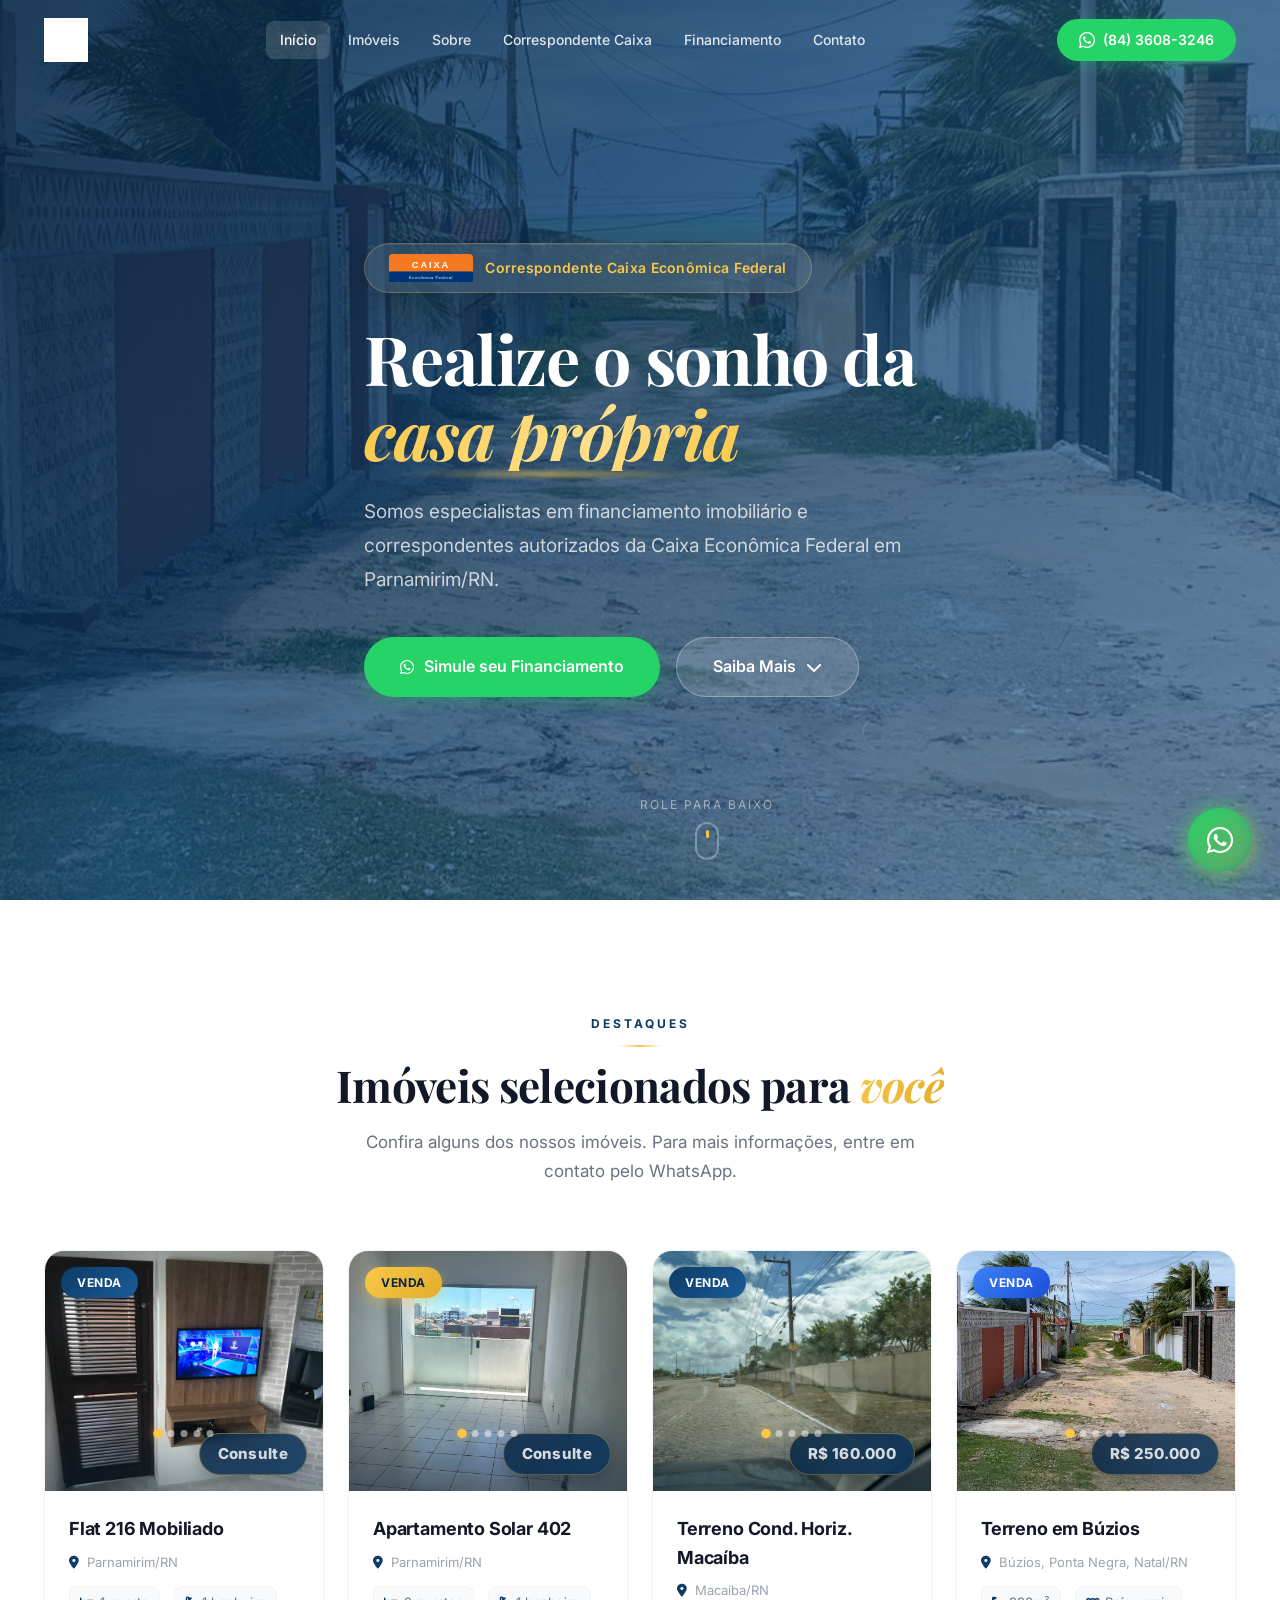
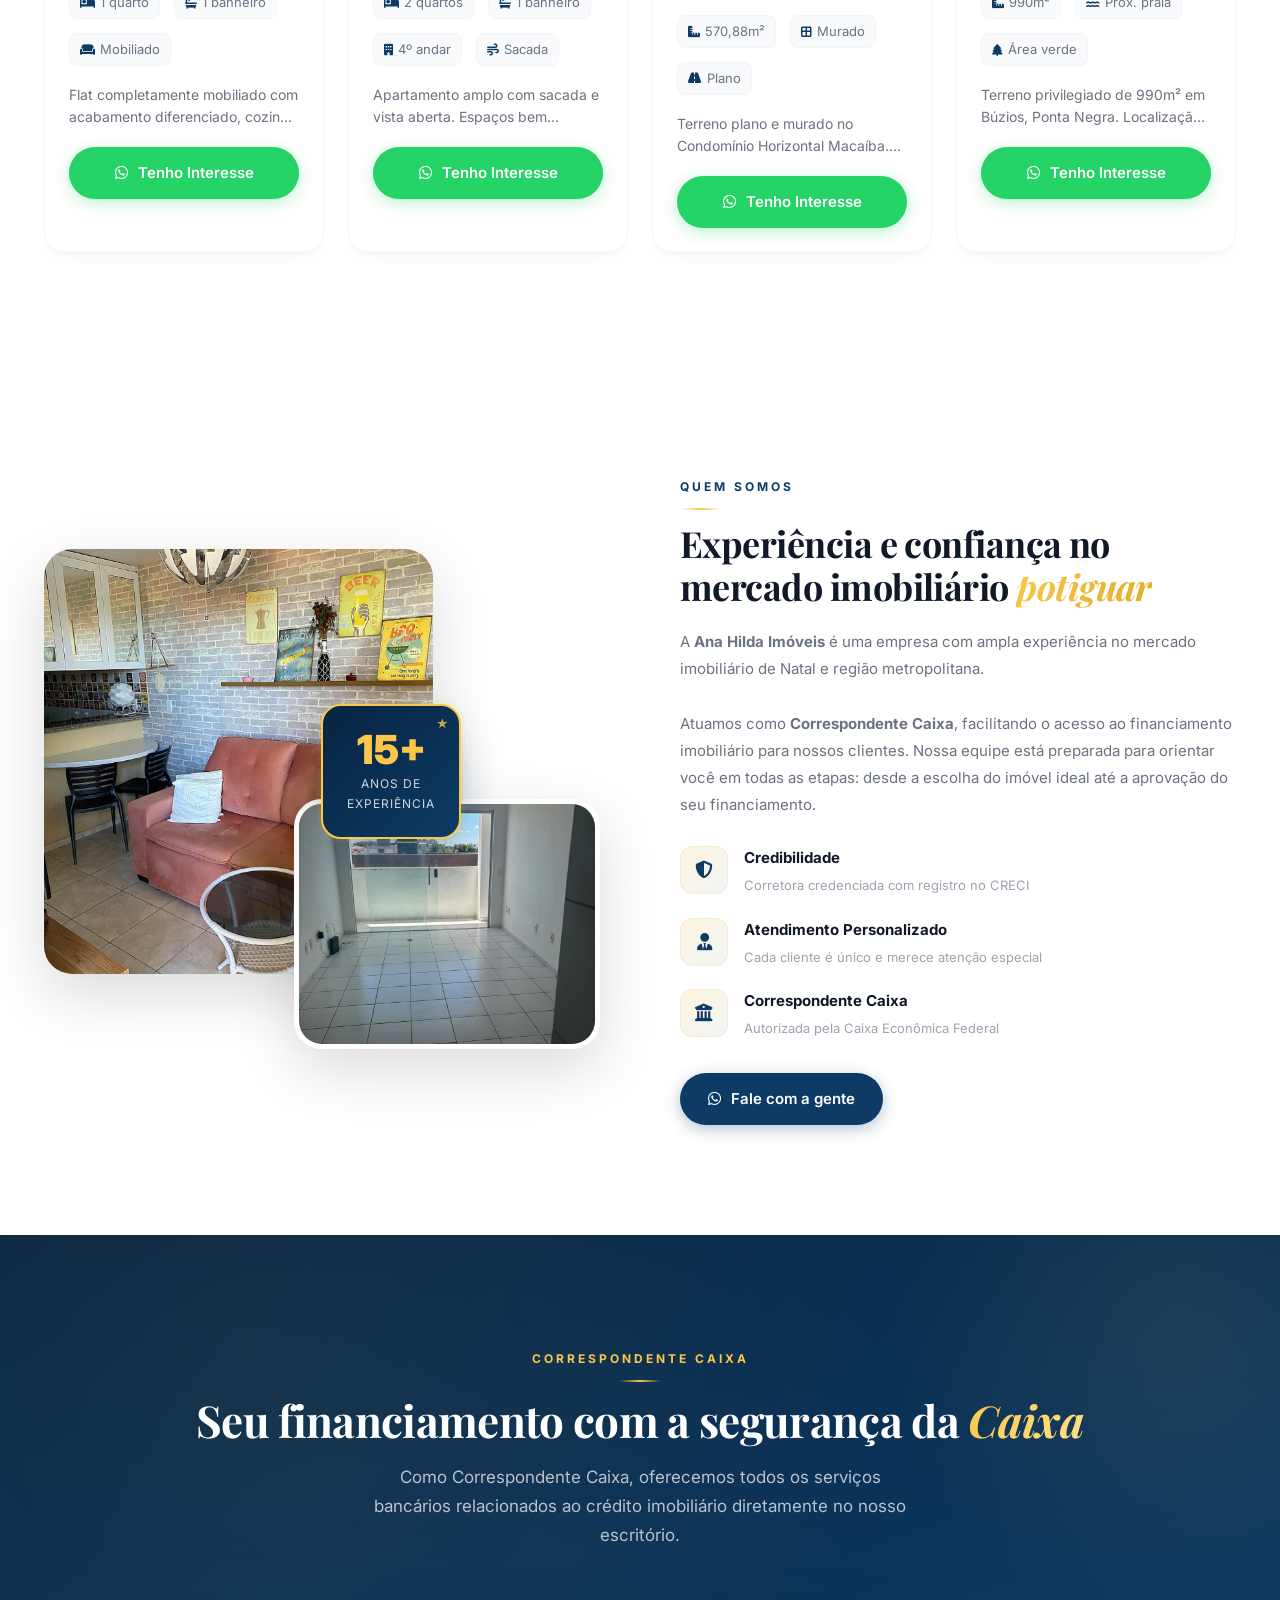
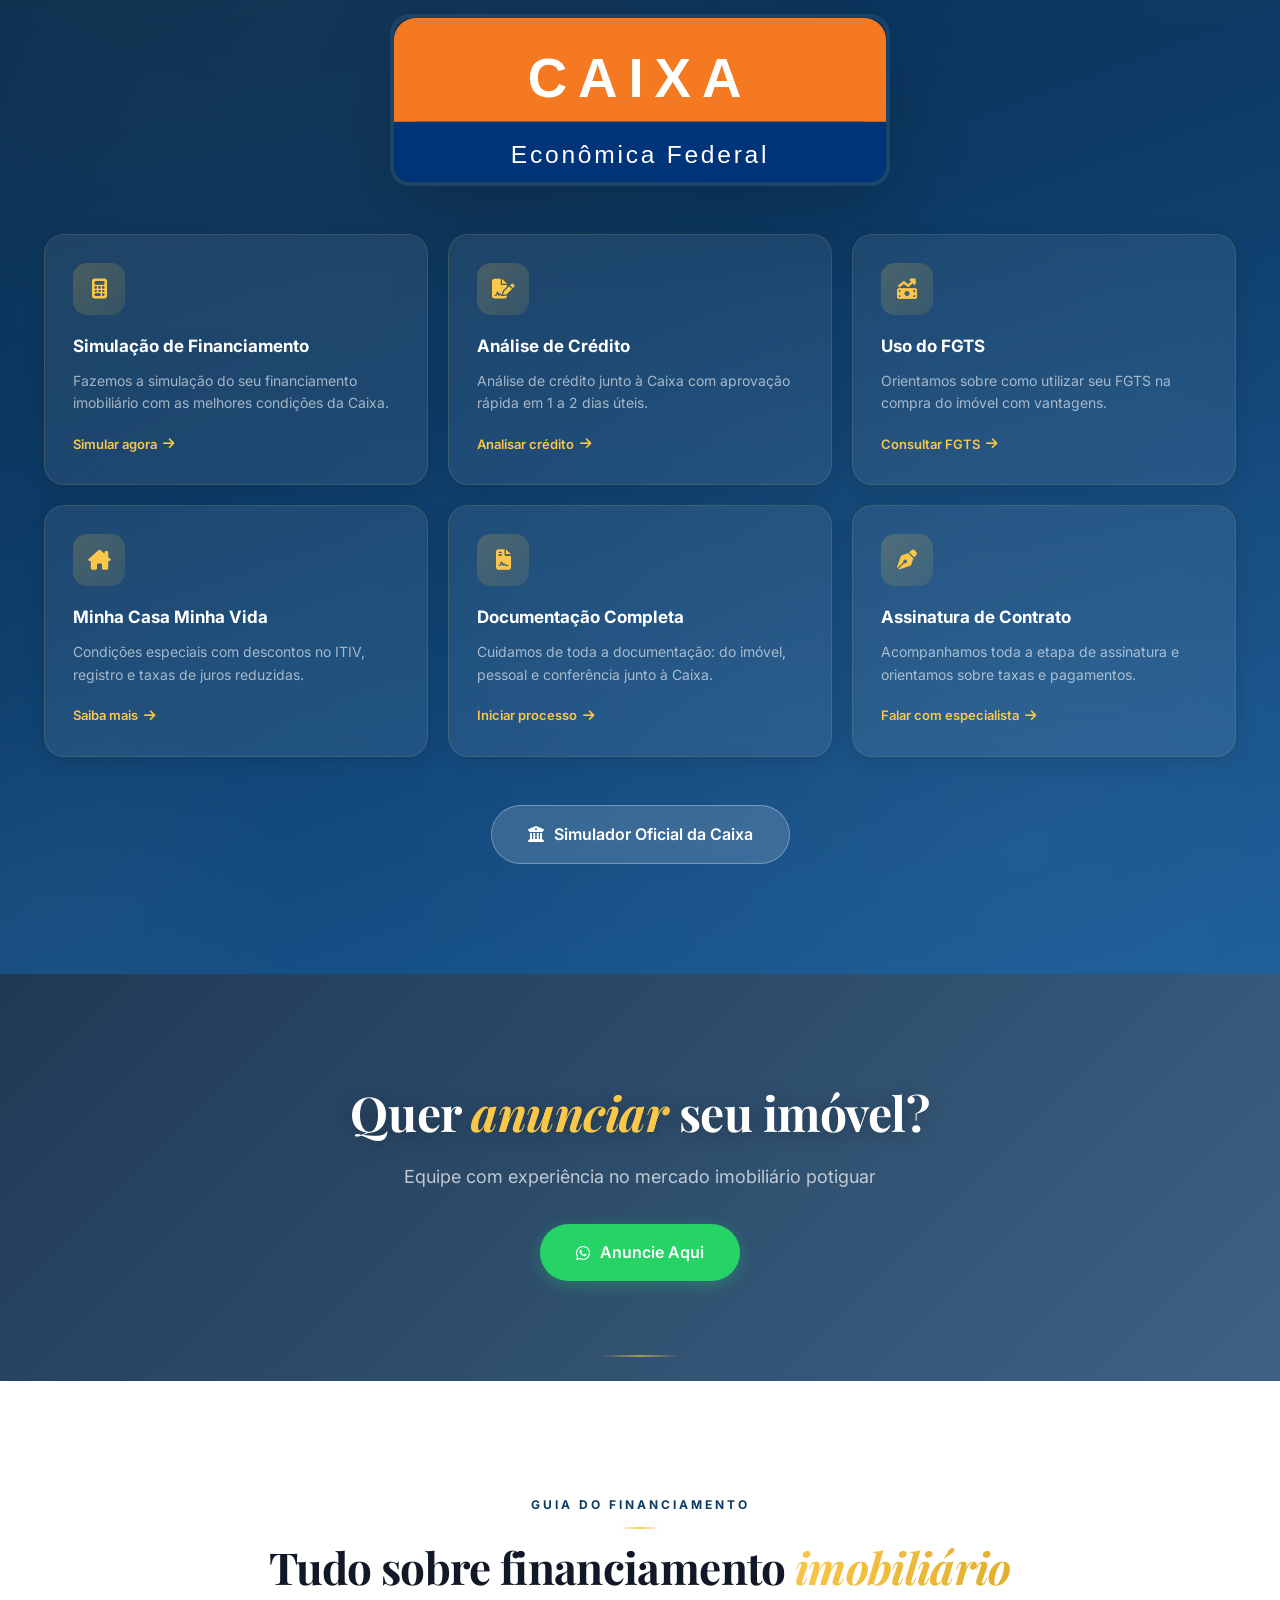
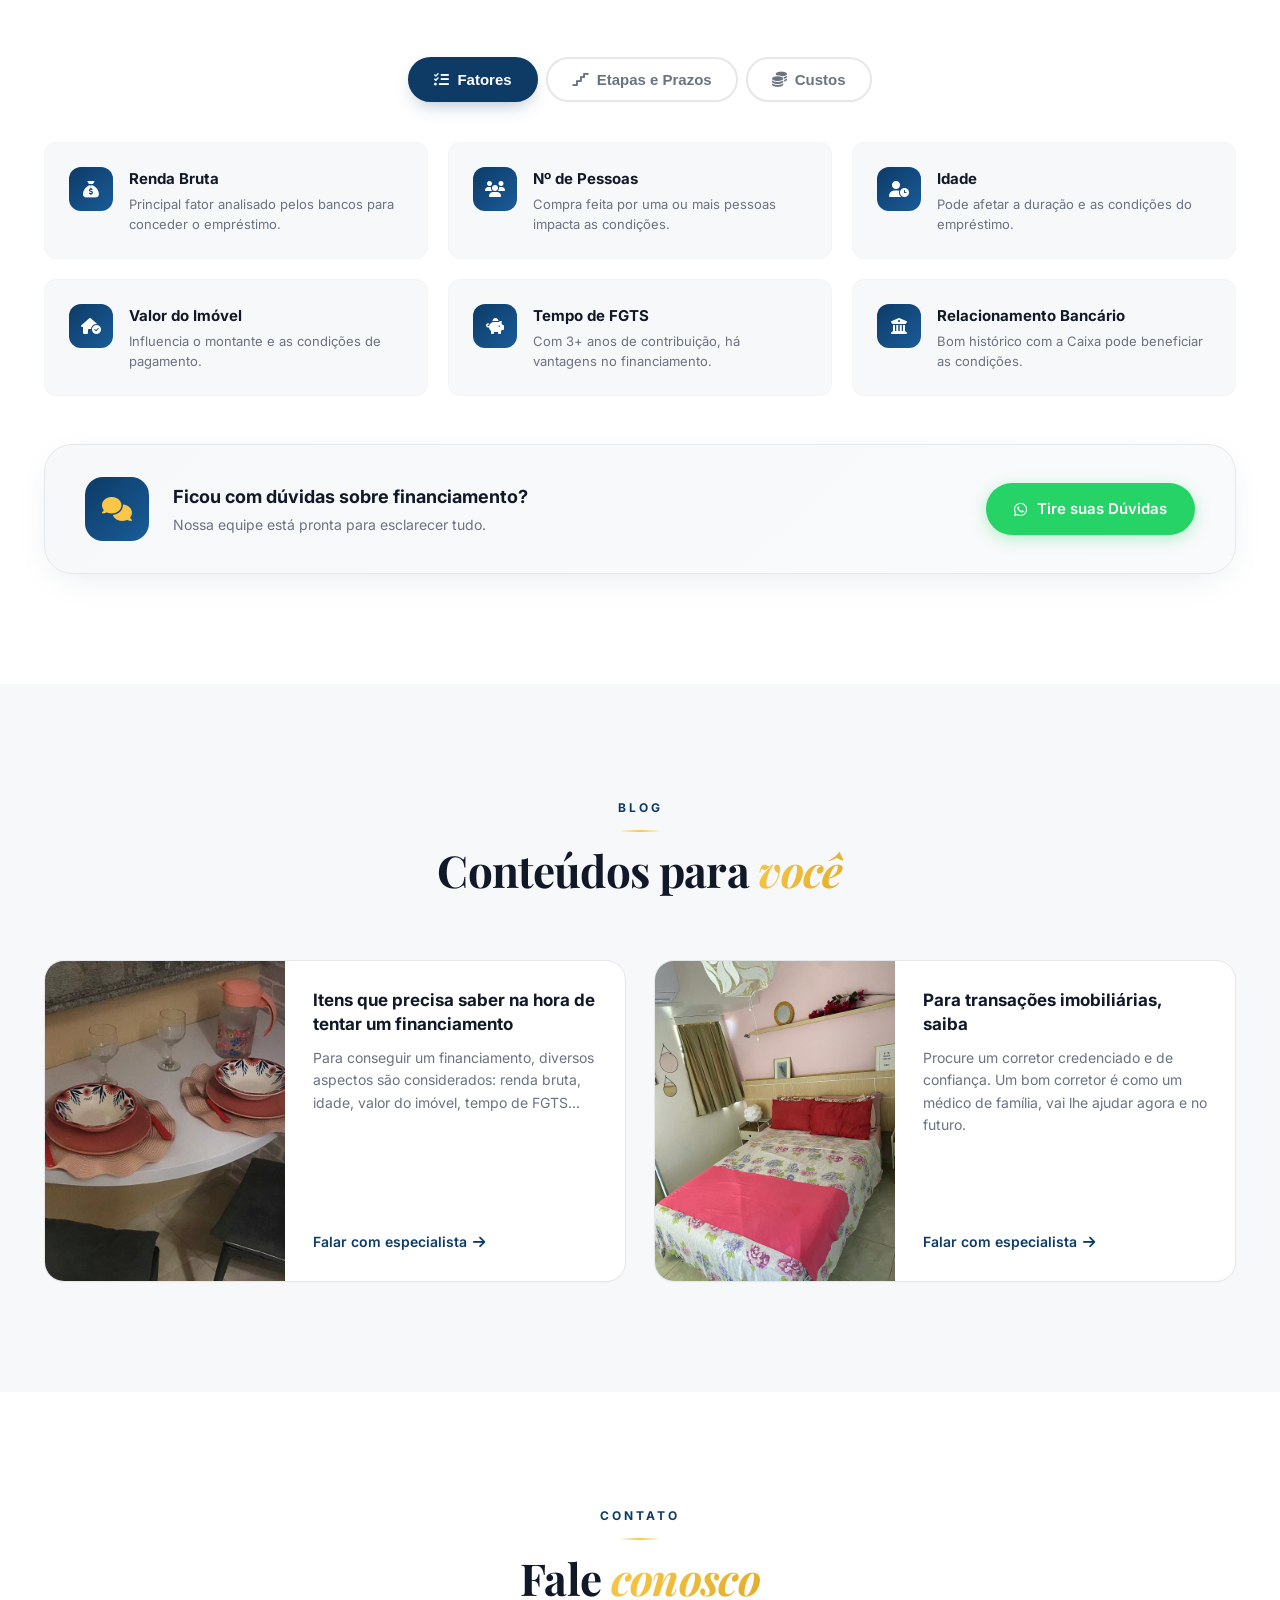
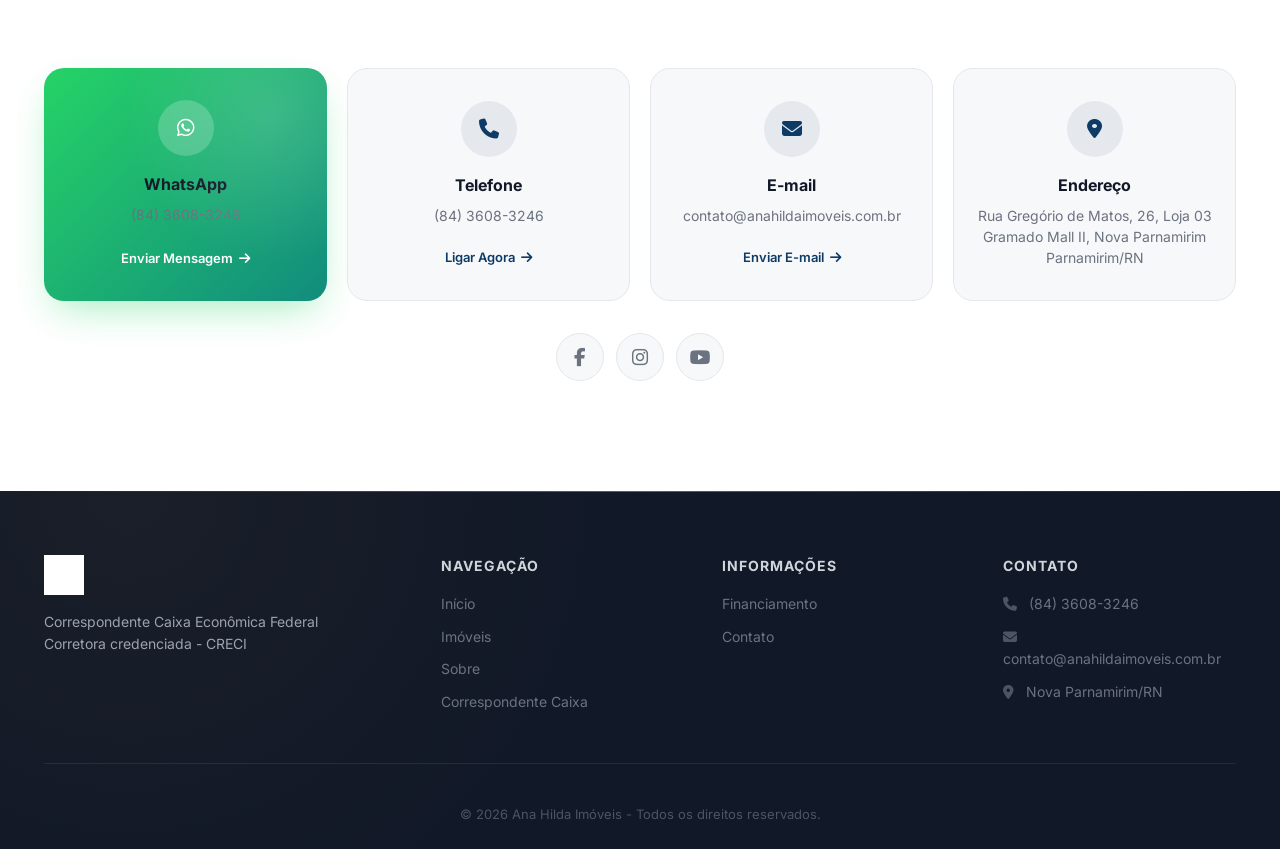
==== commit 06196c26: "fix: restaurar encoding UTF-8 correto e atualizar logo para logo.jpg" ====
--- a/anahilda/index.html
+++ b/anahilda/index.html
@@ -3,9 +3,9 @@
 <head>
     <meta charset="UTF-8">
     <meta name="viewport" content="width=device-width, initial-scale=1.0">
-    <title>Ana Hilda ImÃ³veis | Correspondente Caixa - Parnamirim/RN</title>
-    <meta name="description" content="Ana Hilda ImÃ³veis - Correspondente Caixa em Parnamirim/RN. Financiamento imobiliÃ¡rio, simulaÃ§Ã£o de crÃ©dito, compra e venda de imÃ³veis.">
-    <link rel="icon" type="image/svg+xml" href="/images/icons/logo.jpg">
+    <title>Ana Hilda Imóveis | Correspondente Caixa - Parnamirim/RN</title>
+    <meta name="description" content="Ana Hilda Imóveis - Correspondente Caixa em Parnamirim/RN. Financiamento imobiliário, simulação de crédito, compra e venda de imóveis.">
+    <link rel="icon" type="image/jpeg" href="/images/icons/logo.jpg">
     <link rel="preconnect" href="https://fonts.googleapis.com">
     <link rel="preconnect" href="https://fonts.gstatic.com" crossorigin>
     <link href="https://fonts.googleapis.com/css2?family=Inter:wght@300;400;500;600;700;800;900&family=Playfair+Display:ital,wght@0,400;0,500;0,600;0,700;0,800;1,400;1,500&display=swap" rel="stylesheet">
@@ -25,11 +25,11 @@
     <header class="header" id="header">
         <div class="container header-container">
             <a href="#inicio" class="logo">
-                <img src="/images/icons/logo.jpg" alt="Ana Hilda ImÃ³veis" class="logo-img">
+                <img src="/images/icons/logo.jpg" alt="Ana Hilda Imóveis" class="logo-img">
             </a>
             <nav class="nav" id="nav">
-                <a href="#inicio" class="nav-link active">InÃ­cio</a>
-                <a href="#imoveis" class="nav-link">ImÃ³veis</a>
+                <a href="#inicio" class="nav-link active">Início</a>
+                <a href="#imoveis" class="nav-link">Imóveis</a>
                 <a href="#sobre" class="nav-link">Sobre</a>
                 <a href="#correspondente" class="nav-link">Correspondente Caixa</a>
                 <a href="#financiamento" class="nav-link">Financiamento</a>
@@ -58,13 +58,13 @@
         <div class="container hero-content">
             <div class="hero-badge">
                 <img src="/images/caixa.svg" alt="Caixa" class="hero-badge-img">
-                Correspondente Caixa EconÃ´mica Federal
+                Correspondente Caixa Econômica Federal
             </div>
             <h1>
                 <span class="hero-line">Realize o sonho da</span>
-                <span class="hero-line"><em class="highlight">casa prÃ³pria</em></span>
+                <span class="hero-line"><em class="highlight">casa própria</em></span>
             </h1>
-            <p class="hero-subtitle">Somos especialistas em financiamento imobiliÃ¡rio e correspondentes autorizados da Caixa EconÃ´mica Federal em Parnamirim/RN.</p>
+            <p class="hero-subtitle">Somos especialistas em financiamento imobiliário e correspondentes autorizados da Caixa Econômica Federal em Parnamirim/RN.</p>
             <div class="hero-actions">
                 <a href="https://api.whatsapp.com/send?phone=558436083246&text=Ol%C3%A1!%20Gostaria%20de%20simular%20um%20financiamento." class="btn btn-whatsapp btn-lg" target="_blank" rel="noopener noreferrer">
                     <i class="fa-brands fa-whatsapp"></i> Simule seu Financiamento
@@ -80,13 +80,13 @@
         </div>
     </section>
 
-    <!-- ImÃ³veis em Destaque -->
+    <!-- Imóveis em Destaque -->
     <section class="section section-properties" id="imoveis">
         <div class="container">
             <div class="section-header">
                 <span class="section-tag">Destaques</span>
-                <h2 class="section-title">ImÃ³veis selecionados para <em>vocÃª</em></h2>
-                <p class="section-desc">Confira alguns dos nossos imÃ³veis. Para mais informaÃ§Ãµes, entre em contato pelo WhatsApp.</p>
+                <h2 class="section-title">Imóveis selecionados para <em>você</em></h2>
+                <p class="section-desc">Confira alguns dos nossos imóveis. Para mais informações, entre em contato pelo WhatsApp.</p>
             </div>
             <div class="properties-grid">
 
@@ -97,12 +97,12 @@
                             <div class="prop-carousel-track">
                                 <img src="assets/imoveis/flat-216/foto-1.jpg" alt="Flat 216 - Sala" class="property-img" loading="lazy">
                                 <img src="assets/imoveis/flat-216/foto-2.jpg" alt="Flat 216 - Cozinha" class="property-img" loading="lazy">
-                                <img src="assets/imoveis/flat-216/foto-3.jpg" alt="Flat 216 - Ãrea" class="property-img" loading="lazy">
+                                <img src="assets/imoveis/flat-216/foto-3.jpg" alt="Flat 216 - Área" class="property-img" loading="lazy">
                                 <img src="assets/imoveis/flat-216/foto-4.jpg" alt="Flat 216 - Detalhe" class="property-img" loading="lazy">
                                 <img src="assets/imoveis/flat-216/foto-5.jpg" alt="Flat 216 - Vista" class="property-img" loading="lazy">
                             </div>
                             <button class="prop-carousel-btn prop-prev" aria-label="Foto anterior"><i class="fa-solid fa-chevron-left"></i></button>
-                            <button class="prop-carousel-btn prop-next" aria-label="PrÃ³xima foto"><i class="fa-solid fa-chevron-right"></i></button>
+                            <button class="prop-carousel-btn prop-next" aria-label="Próxima foto"><i class="fa-solid fa-chevron-right"></i></button>
                             <div class="prop-carousel-dots">
                                 <span class="prop-dot active"></span>
                                 <span class="prop-dot"></span>
@@ -122,7 +122,7 @@
                             <span><i class="fa-solid fa-bath"></i> 1 banheiro</span>
                             <span><i class="fa-solid fa-couch"></i> Mobiliado</span>
                         </div>
-                        <p class="property-desc">Flat completamente mobiliado com acabamento diferenciado, cozinha americana integrada e estilo Ãºnico. Perfeito para morar ou investir.</p>
+                        <p class="property-desc">Flat completamente mobiliado com acabamento diferenciado, cozinha americana integrada e estilo único. Perfeito para morar ou investir.</p>
                         <a href="https://api.whatsapp.com/send?phone=558436083246&text=Ol%C3%A1!%20Tenho%20interesse%20no%20Flat%20216%20Mobiliado." class="btn btn-whatsapp btn-block" target="_blank" rel="noopener noreferrer">
                             <i class="fa-brands fa-whatsapp"></i> Tenho Interesse
                         </a>
@@ -136,12 +136,12 @@
                             <div class="prop-carousel-track">
                                 <img src="assets/imoveis/solar-402/foto-1.jpg" alt="Solar 402 - Sala" class="property-img" loading="lazy">
                                 <img src="assets/imoveis/solar-402/foto-2.jpg" alt="Solar 402 - Quarto" class="property-img" loading="lazy">
-                                <img src="assets/imoveis/solar-402/foto-3.jpg" alt="Solar 402 - Ãrea" class="property-img" loading="lazy">
+                                <img src="assets/imoveis/solar-402/foto-3.jpg" alt="Solar 402 - Área" class="property-img" loading="lazy">
                                 <img src="assets/imoveis/solar-402/foto-4.jpg" alt="Solar 402 - Vista" class="property-img" loading="lazy">
                                 <img src="assets/imoveis/solar-402/foto-5.jpg" alt="Solar 402 - Detalhe" class="property-img" loading="lazy">
                             </div>
                             <button class="prop-carousel-btn prop-prev" aria-label="Foto anterior"><i class="fa-solid fa-chevron-left"></i></button>
-                            <button class="prop-carousel-btn prop-next" aria-label="PrÃ³xima foto"><i class="fa-solid fa-chevron-right"></i></button>
+                            <button class="prop-carousel-btn prop-next" aria-label="Próxima foto"><i class="fa-solid fa-chevron-right"></i></button>
                             <div class="prop-carousel-dots">
                                 <span class="prop-dot active"></span>
                                 <span class="prop-dot"></span>
@@ -159,29 +159,29 @@
                         <div class="property-details">
                             <span><i class="fa-solid fa-bed"></i> 2 quartos</span>
                             <span><i class="fa-solid fa-bath"></i> 1 banheiro</span>
-                            <span><i class="fa-solid fa-building"></i> 4Âº andar</span>
+                            <span><i class="fa-solid fa-building"></i> 4º andar</span>
                             <span><i class="fa-solid fa-wind"></i> Sacada</span>
                         </div>
-                        <p class="property-desc">Apartamento amplo com sacada e vista aberta. EspaÃ§os bem distribuÃ­dos em Ã³tima localizaÃ§Ã£o em Parnamirim.</p>
+                        <p class="property-desc">Apartamento amplo com sacada e vista aberta. Espaços bem distribuídos em ótima localização em Parnamirim.</p>
                         <a href="https://api.whatsapp.com/send?phone=558436083246&text=Ol%C3%A1!%20Tenho%20interesse%20no%20Apartamento%20Solar%20402." class="btn btn-whatsapp btn-block" target="_blank" rel="noopener noreferrer">
                             <i class="fa-brands fa-whatsapp"></i> Tenho Interesse
                         </a>
                     </div>
                 </div>
 
-                <!-- Terreno MacaÃ­ba -->
+                <!-- Terreno Macaíba -->
                 <div class="property-card">
                     <div class="property-image-wrap">
                         <div class="prop-carousel">
                             <div class="prop-carousel-track">
-                                <img src="assets/imoveis/terreno-macaiba/foto-1.jpg" alt="Terreno MacaÃ­ba - Vista 1" class="property-img" loading="lazy">
-                                <img src="assets/imoveis/terreno-macaiba/foto-2.jpg" alt="Terreno MacaÃ­ba - Vista 2" class="property-img" loading="lazy">
-                                <img src="assets/imoveis/terreno-macaiba/foto-3.jpg" alt="Terreno MacaÃ­ba - Vista 3" class="property-img" loading="lazy">
-                                <img src="assets/imoveis/terreno-macaiba/foto-4.jpg" alt="Terreno MacaÃ­ba - Vista 4" class="property-img" loading="lazy">
-                                <img src="assets/imoveis/terreno-macaiba/foto-5.jpg" alt="Terreno MacaÃ­ba - Vista 5" class="property-img" loading="lazy">
+                                <img src="assets/imoveis/terreno-macaiba/foto-1.jpg" alt="Terreno Macaíba - Vista 1" class="property-img" loading="lazy">
+                                <img src="assets/imoveis/terreno-macaiba/foto-2.jpg" alt="Terreno Macaíba - Vista 2" class="property-img" loading="lazy">
+                                <img src="assets/imoveis/terreno-macaiba/foto-3.jpg" alt="Terreno Macaíba - Vista 3" class="property-img" loading="lazy">
+                                <img src="assets/imoveis/terreno-macaiba/foto-4.jpg" alt="Terreno Macaíba - Vista 4" class="property-img" loading="lazy">
+                                <img src="assets/imoveis/terreno-macaiba/foto-5.jpg" alt="Terreno Macaíba - Vista 5" class="property-img" loading="lazy">
                             </div>
                             <button class="prop-carousel-btn prop-prev" aria-label="Foto anterior"><i class="fa-solid fa-chevron-left"></i></button>
-                            <button class="prop-carousel-btn prop-next" aria-label="PrÃ³xima foto"><i class="fa-solid fa-chevron-right"></i></button>
+                            <button class="prop-carousel-btn prop-next" aria-label="Próxima foto"><i class="fa-solid fa-chevron-right"></i></button>
                             <div class="prop-carousel-dots">
                                 <span class="prop-dot active"></span>
                                 <span class="prop-dot"></span>
@@ -194,33 +194,33 @@
                         <div class="property-price-tag">R$ 160.000</div>
                     </div>
                     <div class="property-info">
-                        <h3>Terreno Cond. Horiz. MacaÃ­ba</h3>
-                        <p class="property-location"><i class="fa-solid fa-location-dot"></i> MacaÃ­ba/RN</p>
+                        <h3>Terreno Cond. Horiz. Macaíba</h3>
+                        <p class="property-location"><i class="fa-solid fa-location-dot"></i> Macaíba/RN</p>
                         <div class="property-details">
-                            <span><i class="fa-solid fa-ruler-combined"></i> 570,88mÂ²</span>
+                            <span><i class="fa-solid fa-ruler-combined"></i> 570,88m²</span>
                             <span><i class="fa-solid fa-border-all"></i> Murado</span>
                             <span><i class="fa-solid fa-road"></i> Plano</span>
                         </div>
-                        <p class="property-desc">Terreno plano e murado no CondomÃ­nio Horizontal MacaÃ­ba. Ãrea de 570,88mÂ² com Ã¡gua, iluminaÃ§Ã£o pÃºblica e rede elÃ©trica.</p>
+                        <p class="property-desc">Terreno plano e murado no Condomínio Horizontal Macaíba. Área de 570,88m² com água, iluminação pública e rede elétrica.</p>
                         <a href="https://api.whatsapp.com/send?phone=558436083246&text=Ol%C3%A1!%20Tenho%20interesse%20no%20Terreno%20do%20Condom%C3%ADnio%20Horizontal%20Maca%C3%ADba%20-%20R%24%20160.000." class="btn btn-whatsapp btn-block" target="_blank" rel="noopener noreferrer">
                             <i class="fa-brands fa-whatsapp"></i> Tenho Interesse
                         </a>
                     </div>
                 </div>
 
-                <!-- Terreno BÃºzios -->
+                <!-- Terreno Búzios -->
                 <div class="property-card">
                     <div class="property-image-wrap">
                         <div class="prop-carousel">
                             <div class="prop-carousel-track">
-                                <img src="assets/imoveis/terreno-buzios/foto-1.jpg" alt="Terreno BÃºzios - Vista 1" class="property-img" loading="lazy">
-                                <img src="assets/imoveis/terreno-buzios/foto-2.jpg" alt="Terreno BÃºzios - Vista 2" class="property-img" loading="lazy">
-                                <img src="assets/imoveis/terreno-buzios/foto-3.jpg" alt="Terreno BÃºzios - Vista 3" class="property-img" loading="lazy">
-                                <img src="assets/imoveis/terreno-buzios/foto-4.jpg" alt="Terreno BÃºzios - Vista 4" class="property-img" loading="lazy">
-                                <img src="assets/imoveis/terreno-buzios/foto-5.jpg" alt="Terreno BÃºzios - Vista 5" class="property-img" loading="lazy">
+                                <img src="assets/imoveis/terreno-buzios/foto-1.jpg" alt="Terreno Búzios - Vista 1" class="property-img" loading="lazy">
+                                <img src="assets/imoveis/terreno-buzios/foto-2.jpg" alt="Terreno Búzios - Vista 2" class="property-img" loading="lazy">
+                                <img src="assets/imoveis/terreno-buzios/foto-3.jpg" alt="Terreno Búzios - Vista 3" class="property-img" loading="lazy">
+                                <img src="assets/imoveis/terreno-buzios/foto-4.jpg" alt="Terreno Búzios - Vista 4" class="property-img" loading="lazy">
+                                <img src="assets/imoveis/terreno-buzios/foto-5.jpg" alt="Terreno Búzios - Vista 5" class="property-img" loading="lazy">
                             </div>
                             <button class="prop-carousel-btn prop-prev" aria-label="Foto anterior"><i class="fa-solid fa-chevron-left"></i></button>
-                            <button class="prop-carousel-btn prop-next" aria-label="PrÃ³xima foto"><i class="fa-solid fa-chevron-right"></i></button>
+                            <button class="prop-carousel-btn prop-next" aria-label="Próxima foto"><i class="fa-solid fa-chevron-right"></i></button>
                             <div class="prop-carousel-dots">
                                 <span class="prop-dot active"></span>
                                 <span class="prop-dot"></span>
@@ -233,14 +233,14 @@
                         <div class="property-price-tag">R$ 250.000</div>
                     </div>
                     <div class="property-info">
-                        <h3>Terreno em BÃºzios</h3>
-                        <p class="property-location"><i class="fa-solid fa-location-dot"></i> BÃºzios, Ponta Negra, Natal/RN</p>
+                        <h3>Terreno em Búzios</h3>
+                        <p class="property-location"><i class="fa-solid fa-location-dot"></i> Búzios, Ponta Negra, Natal/RN</p>
                         <div class="property-details">
-                            <span><i class="fa-solid fa-ruler-combined"></i> 990mÂ²</span>
-                            <span><i class="fa-solid fa-water"></i> PrÃ³x. praia</span>
-                            <span><i class="fa-solid fa-tree"></i> Ãrea verde</span>
-                        </div>
-                        <p class="property-desc">Terreno privilegiado de 990mÂ² em BÃºzios, Ponta Negra. LocalizaÃ§Ã£o a poucos metros do mar, em uma das regiÃµes mais valorizadas do RN.</p>
+                            <span><i class="fa-solid fa-ruler-combined"></i> 990m²</span>
+                            <span><i class="fa-solid fa-water"></i> Próx. praia</span>
+                            <span><i class="fa-solid fa-tree"></i> Área verde</span>
+                        </div>
+                        <p class="property-desc">Terreno privilegiado de 990m² em Búzios, Ponta Negra. Localização a poucos metros do mar, em uma das regiões mais valorizadas do RN.</p>
                         <a href="https://api.whatsapp.com/send?phone=558436083246&text=Ol%C3%A1!%20Tenho%20interesse%20no%20Terreno%20em%20B%C3%BAzios%20-%20R%24%20250.000." class="btn btn-whatsapp btn-block" target="_blank" rel="noopener noreferrer">
                             <i class="fa-brands fa-whatsapp"></i> Tenho Interesse
                         </a>
@@ -257,21 +257,21 @@
             <div class="about-grid">
                 <div class="about-visual">
                     <div class="about-img-main">
-                        <img src="/images/about1.jpg" alt="Ana Hilda ImÃ³veis" loading="lazy">
+                        <img src="/images/about1.jpg" alt="Ana Hilda Imóveis" loading="lazy">
                     </div>
                     <div class="about-img-secondary">
-                        <img src="/images/about2.jpg" alt="ImÃ³vel" loading="lazy">
+                        <img src="/images/about2.jpg" alt="Imóvel" loading="lazy">
                     </div>
                     <div class="about-experience-badge">
                         <span class="about-exp-number">15+</span>
-                        <span class="about-exp-text">Anos de<br>experiÃªncia</span>
+                        <span class="about-exp-text">Anos de<br>experiência</span>
                     </div>
                 </div>
                 <div class="about-text">
                     <span class="section-tag">Quem Somos</span>
-                    <h2 class="section-title">ExperiÃªncia e confianÃ§a no mercado imobiliÃ¡rio <em>potiguar</em></h2>
-                    <p class="about-lead">A <strong>Ana Hilda ImÃ³veis</strong> Ã© uma empresa com ampla experiÃªncia no mercado imobiliÃ¡rio de Natal e regiÃ£o metropolitana.</p>
-                    <p>Atuamos como <strong>Correspondente Caixa</strong>, facilitando o acesso ao financiamento imobiliÃ¡rio para nossos clientes. Nossa equipe estÃ¡ preparada para orientar vocÃª em todas as etapas: desde a escolha do imÃ³vel ideal atÃ© a aprovaÃ§Ã£o do seu financiamento.</p>
+                    <h2 class="section-title">Experiência e confiança no mercado imobiliário <em>potiguar</em></h2>
+                    <p class="about-lead">A <strong>Ana Hilda Imóveis</strong> é uma empresa com ampla experiência no mercado imobiliário de Natal e região metropolitana.</p>
+                    <p>Atuamos como <strong>Correspondente Caixa</strong>, facilitando o acesso ao financiamento imobiliário para nossos clientes. Nossa equipe está preparada para orientar você em todas as etapas: desde a escolha do imóvel ideal até a aprovação do seu financiamento.</p>
                     <div class="about-features">
                         <div class="about-feature">
                             <div class="feature-icon"><i class="fa-solid fa-shield-halved"></i></div>
@@ -284,14 +284,14 @@
                             <div class="feature-icon"><i class="fa-solid fa-user-tie"></i></div>
                             <div>
                                 <strong>Atendimento Personalizado</strong>
-                                <span>Cada cliente Ã© Ãºnico e merece atenÃ§Ã£o especial</span>
+                                <span>Cada cliente é único e merece atenção especial</span>
                             </div>
                         </div>
                         <div class="about-feature">
                             <div class="feature-icon"><i class="fa-solid fa-building-columns"></i></div>
                             <div>
                                 <strong>Correspondente Caixa</strong>
-                                <span>Autorizada pela Caixa EconÃ´mica Federal</span>
+                                <span>Autorizada pela Caixa Econômica Federal</span>
                             </div>
                         </div>
                     </div>
@@ -308,41 +308,41 @@
         <div class="container">
             <div class="section-header section-header-light">
                 <span class="section-tag section-tag-light">Correspondente Caixa</span>
-                <h2 class="section-title">Seu financiamento com a seguranÃ§a da <em>Caixa</em></h2>
-                <p class="section-desc">Como Correspondente Caixa, oferecemos todos os serviÃ§os bancÃ¡rios relacionados ao crÃ©dito imobiliÃ¡rio diretamente no nosso escritÃ³rio.</p>
+                <h2 class="section-title">Seu financiamento com a segurança da <em>Caixa</em></h2>
+                <p class="section-desc">Como Correspondente Caixa, oferecemos todos os serviços bancários relacionados ao crédito imobiliário diretamente no nosso escritório.</p>
             </div>
             <div class="caixa-banner">
-                <img src="/images/caixa.svg" alt="Correspondente BancÃ¡rio Caixa" class="caixa-banner-img">
+                <img src="/images/caixa.svg" alt="Correspondente Bancário Caixa" class="caixa-banner-img">
             </div>
             <div class="caixa-grid">
                 <div class="caixa-card">
                     <div class="caixa-icon"><i class="fa-solid fa-calculator"></i></div>
-                    <h3>SimulaÃ§Ã£o de Financiamento</h3>
-                    <p>Fazemos a simulaÃ§Ã£o do seu financiamento imobiliÃ¡rio com as melhores condiÃ§Ãµes da Caixa.</p>
+                    <h3>Simulação de Financiamento</h3>
+                    <p>Fazemos a simulação do seu financiamento imobiliário com as melhores condições da Caixa.</p>
                     <a href="https://api.whatsapp.com/send?phone=558436083246&text=Ol%C3%A1!%20Gostaria%20de%20fazer%20uma%20simula%C3%A7%C3%A3o%20de%20financiamento." class="caixa-link" target="_blank" rel="noopener noreferrer">Simular agora <i class="fa-solid fa-arrow-right"></i></a>
                 </div>
                 <div class="caixa-card">
                     <div class="caixa-icon"><i class="fa-solid fa-file-signature"></i></div>
-                    <h3>AnÃ¡lise de CrÃ©dito</h3>
-                    <p>AnÃ¡lise de crÃ©dito junto Ã  Caixa com aprovaÃ§Ã£o rÃ¡pida em 1 a 2 dias Ãºteis.</p>
-                    <a href="https://api.whatsapp.com/send?phone=558436083246&text=Ol%C3%A1!%20Gostaria%20de%20fazer%20uma%20an%C3%A1lise%20de%20cr%C3%A9dito." class="caixa-link" target="_blank" rel="noopener noreferrer">Analisar crÃ©dito <i class="fa-solid fa-arrow-right"></i></a>
+                    <h3>Análise de Crédito</h3>
+                    <p>Análise de crédito junto à Caixa com aprovação rápida em 1 a 2 dias úteis.</p>
+                    <a href="https://api.whatsapp.com/send?phone=558436083246&text=Ol%C3%A1!%20Gostaria%20de%20fazer%20uma%20an%C3%A1lise%20de%20cr%C3%A9dito." class="caixa-link" target="_blank" rel="noopener noreferrer">Analisar crédito <i class="fa-solid fa-arrow-right"></i></a>
                 </div>
                 <div class="caixa-card">
                     <div class="caixa-icon"><i class="fa-solid fa-money-bill-trend-up"></i></div>
                     <h3>Uso do FGTS</h3>
-                    <p>Orientamos sobre como utilizar seu FGTS na compra do imÃ³vel com vantagens.</p>
+                    <p>Orientamos sobre como utilizar seu FGTS na compra do imóvel com vantagens.</p>
                     <a href="https://api.whatsapp.com/send?phone=558436083246&text=Ol%C3%A1!%20Gostaria%20de%20saber%20como%20usar%20o%20FGTS%20no%20financiamento." class="caixa-link" target="_blank" rel="noopener noreferrer">Consultar FGTS <i class="fa-solid fa-arrow-right"></i></a>
                 </div>
                 <div class="caixa-card">
                     <div class="caixa-icon"><i class="fa-solid fa-house-chimney"></i></div>
                     <h3>Minha Casa Minha Vida</h3>
-                    <p>CondiÃ§Ãµes especiais com descontos no ITIV, registro e taxas de juros reduzidas.</p>
+                    <p>Condições especiais com descontos no ITIV, registro e taxas de juros reduzidas.</p>
                     <a href="https://api.whatsapp.com/send?phone=558436083246&text=Ol%C3%A1!%20Gostaria%20de%20saber%20sobre%20o%20Minha%20Casa%20Minha%20Vida." class="caixa-link" target="_blank" rel="noopener noreferrer">Saiba mais <i class="fa-solid fa-arrow-right"></i></a>
                 </div>
                 <div class="caixa-card">
                     <div class="caixa-icon"><i class="fa-solid fa-file-contract"></i></div>
-                    <h3>DocumentaÃ§Ã£o Completa</h3>
-                    <p>Cuidamos de toda a documentaÃ§Ã£o: do imÃ³vel, pessoal e conferÃªncia junto Ã  Caixa.</p>
+                    <h3>Documentação Completa</h3>
+                    <p>Cuidamos de toda a documentação: do imóvel, pessoal e conferência junto à Caixa.</p>
                     <a href="https://api.whatsapp.com/send?phone=558436083246&text=Ol%C3%A1!%20Preciso%20de%20ajuda%20com%20documenta%C3%A7%C3%A3o%20do%20financiamento." class="caixa-link" target="_blank" rel="noopener noreferrer">Iniciar processo <i class="fa-solid fa-arrow-right"></i></a>
                 </div>
                 <div class="caixa-card">
@@ -364,8 +364,8 @@
     <section class="cta-banner" style="background-image: url('/images/cta-bg.jpg')">
         <div class="cta-overlay"></div>
         <div class="container cta-content">
-            <h2>Quer <em>anunciar</em> seu imÃ³vel?</h2>
-            <p>Equipe com experiÃªncia no mercado imobiliÃ¡rio potiguar</p>
+            <h2>Quer <em>anunciar</em> seu imóvel?</h2>
+            <p>Equipe com experiência no mercado imobiliário potiguar</p>
             <a href="https://api.whatsapp.com/send?phone=558436083246&text=Ol%C3%A1!%20Gostaria%20de%20anunciar%20meu%20im%C3%B3vel." class="btn btn-whatsapp btn-lg" target="_blank" rel="noopener noreferrer">
                 <i class="fa-brands fa-whatsapp"></i> Anuncie Aqui
             </a>
@@ -377,7 +377,7 @@
         <div class="container">
             <div class="section-header">
                 <span class="section-tag">Guia do Financiamento</span>
-                <h2 class="section-title">Tudo sobre financiamento <em>imobiliÃ¡rio</em></h2>
+                <h2 class="section-title">Tudo sobre financiamento <em>imobiliário</em></h2>
             </div>
             <div class="finance-tabs">
                 <button class="finance-tab active" data-tab="fatores">
@@ -397,42 +397,42 @@
                             <div class="finance-item-icon"><i class="fa-solid fa-sack-dollar"></i></div>
                             <div>
                                 <strong>Renda Bruta</strong>
-                                <p>Principal fator analisado pelos bancos para conceder o emprÃ©stimo.</p>
+                                <p>Principal fator analisado pelos bancos para conceder o empréstimo.</p>
                             </div>
                         </div>
                         <div class="finance-item">
                             <div class="finance-item-icon"><i class="fa-solid fa-users"></i></div>
                             <div>
-                                <strong>NÂº de Pessoas</strong>
-                                <p>Compra feita por uma ou mais pessoas impacta as condiÃ§Ãµes.</p>
+                                <strong>Nº de Pessoas</strong>
+                                <p>Compra feita por uma ou mais pessoas impacta as condições.</p>
                             </div>
                         </div>
                         <div class="finance-item">
                             <div class="finance-item-icon"><i class="fa-solid fa-user-clock"></i></div>
                             <div>
                                 <strong>Idade</strong>
-                                <p>Pode afetar a duraÃ§Ã£o e as condiÃ§Ãµes do emprÃ©stimo.</p>
+                                <p>Pode afetar a duração e as condições do empréstimo.</p>
                             </div>
                         </div>
                         <div class="finance-item">
                             <div class="finance-item-icon"><i class="fa-solid fa-house-circle-check"></i></div>
                             <div>
-                                <strong>Valor do ImÃ³vel</strong>
-                                <p>Influencia o montante e as condiÃ§Ãµes de pagamento.</p>
+                                <strong>Valor do Imóvel</strong>
+                                <p>Influencia o montante e as condições de pagamento.</p>
                             </div>
                         </div>
                         <div class="finance-item">
                             <div class="finance-item-icon"><i class="fa-solid fa-piggy-bank"></i></div>
                             <div>
                                 <strong>Tempo de FGTS</strong>
-                                <p>Com 3+ anos de contribuiÃ§Ã£o, hÃ¡ vantagens no financiamento.</p>
+                                <p>Com 3+ anos de contribuição, há vantagens no financiamento.</p>
                             </div>
                         </div>
                         <div class="finance-item">
                             <div class="finance-item-icon"><i class="fa-solid fa-building-columns"></i></div>
                             <div>
-                                <strong>Relacionamento BancÃ¡rio</strong>
-                                <p>Bom histÃ³rico com a Caixa pode beneficiar as condiÃ§Ãµes.</p>
+                                <strong>Relacionamento Bancário</strong>
+                                <p>Bom histórico com a Caixa pode beneficiar as condições.</p>
                             </div>
                         </div>
                     </div>
@@ -442,50 +442,50 @@
                         <div class="finance-step">
                             <div class="step-number">01</div>
                             <div class="step-content">
-                                <strong>AprovaÃ§Ã£o do CrÃ©dito</strong>
-                                <span class="step-time"><i class="fa-regular fa-clock"></i> 1 a 2 dias Ãºteis</span>
+                                <strong>Aprovação do Crédito</strong>
+                                <span class="step-time"><i class="fa-regular fa-clock"></i> 1 a 2 dias úteis</span>
                             </div>
                         </div>
                         <div class="finance-step">
                             <div class="step-number">02</div>
                             <div class="step-content">
-                                <strong>DocumentaÃ§Ã£o do ImÃ³vel</strong>
-                                <span class="step-time"><i class="fa-regular fa-clock"></i> 2 a 4 dias Ãºteis</span>
+                                <strong>Documentação do Imóvel</strong>
+                                <span class="step-time"><i class="fa-regular fa-clock"></i> 2 a 4 dias úteis</span>
                             </div>
                         </div>
                         <div class="finance-step">
                             <div class="step-number">03</div>
                             <div class="step-content">
-                                <strong>AvaliaÃ§Ã£o do ImÃ³vel</strong>
+                                <strong>Avaliação do Imóvel</strong>
                                 <span class="step-time"><i class="fa-regular fa-clock"></i> 6 dias corridos (taxa R$ 750)</span>
                             </div>
                         </div>
                         <div class="finance-step">
                             <div class="step-number">04</div>
                             <div class="step-content">
-                                <strong>ConferÃªncia dos Documentos</strong>
-                                <span class="step-time"><i class="fa-regular fa-clock"></i> ~5 dias Ãºteis</span>
+                                <strong>Conferência dos Documentos</strong>
+                                <span class="step-time"><i class="fa-regular fa-clock"></i> ~5 dias úteis</span>
                             </div>
                         </div>
                         <div class="finance-step">
                             <div class="step-number">05</div>
                             <div class="step-content">
                                 <strong>Assinatura do Contrato</strong>
-                                <span class="step-time"><i class="fa-regular fa-clock"></i> FormalizaÃ§Ã£o entre as partes</span>
+                                <span class="step-time"><i class="fa-regular fa-clock"></i> Formalização entre as partes</span>
                             </div>
                         </div>
                         <div class="finance-step">
                             <div class="step-number">06</div>
                             <div class="step-content">
-                                <strong>EmissÃ£o do ITIV</strong>
-                                <span class="step-time"><i class="fa-regular fa-clock"></i> ~3 dias Ãºteis</span>
+                                <strong>Emissão do ITIV</strong>
+                                <span class="step-time"><i class="fa-regular fa-clock"></i> ~3 dias úteis</span>
                             </div>
                         </div>
                         <div class="finance-step">
                             <div class="step-number">07</div>
                             <div class="step-content">
-                                <strong>Registro no CartÃ³rio</strong>
-                                <span class="step-time"><i class="fa-regular fa-clock"></i> ~10 dias Ãºteis</span>
+                                <strong>Registro no Cartório</strong>
+                                <span class="step-time"><i class="fa-regular fa-clock"></i> ~10 dias úteis</span>
                             </div>
                         </div>
                     </div>
@@ -499,8 +499,8 @@
                         </div>
                         <div class="cost-card">
                             <div class="cost-value">1-2%</div>
-                            <div class="cost-label">Taxa Ã  Vista</div>
-                            <div class="cost-desc">Do valor do imÃ³vel</div>
+                            <div class="cost-label">Taxa à Vista</div>
+                            <div class="cost-desc">Do valor do imóvel</div>
                         </div>
                         <div class="cost-card">
                             <div class="cost-value">3%</div>
@@ -509,13 +509,13 @@
                         </div>
                         <div class="cost-card">
                             <div class="cost-value">~2%</div>
-                            <div class="cost-label">Registro CartorÃ¡rio</div>
+                            <div class="cost-label">Registro Cartorário</div>
                             <div class="cost-desc">Descontos em programas especiais</div>
                         </div>
                         <div class="cost-card cost-card-total">
                             <div class="cost-value">7-10%</div>
                             <div class="cost-label">Total de Custos Adicionais</div>
-                            <div class="cost-desc">Do valor do imÃ³vel</div>
+                            <div class="cost-desc">Do valor do imóvel</div>
                         </div>
                     </div>
                 </div>
@@ -524,11 +524,11 @@
                 <div class="finance-cta-card">
                     <div class="finance-cta-icon"><i class="fa-solid fa-comments"></i></div>
                     <div class="finance-cta-text">
-                        <h3>Ficou com dÃºvidas sobre financiamento?</h3>
-                        <p>Nossa equipe estÃ¡ pronta para esclarecer tudo.</p>
+                        <h3>Ficou com dúvidas sobre financiamento?</h3>
+                        <p>Nossa equipe está pronta para esclarecer tudo.</p>
                     </div>
                     <a href="https://api.whatsapp.com/send?phone=558436083246&text=Ol%C3%A1!%20Tenho%20d%C3%BAvidas%20sobre%20financiamento%20imobili%C3%A1rio." class="btn btn-whatsapp" target="_blank" rel="noopener noreferrer">
-                        <i class="fa-brands fa-whatsapp"></i> Tire suas DÃºvidas
+                        <i class="fa-brands fa-whatsapp"></i> Tire suas Dúvidas
                     </a>
                 </div>
             </div>
@@ -540,7 +540,7 @@
         <div class="container">
             <div class="section-header">
                 <span class="section-tag">Blog</span>
-                <h2 class="section-title">ConteÃºdos para <em>vocÃª</em></h2>
+                <h2 class="section-title">Conteúdos para <em>você</em></h2>
             </div>
             <div class="blog-grid">
                 <div class="blog-card">
@@ -549,17 +549,17 @@
                     </div>
                     <div class="blog-content">
                         <h3>Itens que precisa saber na hora de tentar um financiamento</h3>
-                        <p>Para conseguir um financiamento, diversos aspectos sÃ£o considerados: renda bruta, idade, valor do imÃ³vel, tempo de FGTS...</p>
+                        <p>Para conseguir um financiamento, diversos aspectos são considerados: renda bruta, idade, valor do imóvel, tempo de FGTS...</p>
                         <a href="https://api.whatsapp.com/send?phone=558436083246&text=Ol%C3%A1!%20Li%20sobre%20financiamento%20no%20site%20e%20gostaria%20de%20mais%20informa%C3%A7%C3%B5es." class="blog-link" target="_blank" rel="noopener noreferrer">Falar com especialista <i class="fa-solid fa-arrow-right"></i></a>
                     </div>
                 </div>
                 <div class="blog-card">
                     <div class="blog-img-wrap">
-                        <img src="/images/blog2.jpg" alt="TransaÃ§Ãµes ImobiliÃ¡rias" class="blog-img" loading="lazy">
+                        <img src="/images/blog2.jpg" alt="Transações Imobiliárias" class="blog-img" loading="lazy">
                     </div>
                     <div class="blog-content">
-                        <h3>Para transaÃ§Ãµes imobiliÃ¡rias, saiba</h3>
-                        <p>Procure um corretor credenciado e de confianÃ§a. Um bom corretor Ã© como um mÃ©dico de famÃ­lia, vai lhe ajudar agora e no futuro.</p>
+                        <h3>Para transações imobiliárias, saiba</h3>
+                        <p>Procure um corretor credenciado e de confiança. Um bom corretor é como um médico de família, vai lhe ajudar agora e no futuro.</p>
                         <a href="https://api.whatsapp.com/send?phone=558436083246&text=Ol%C3%A1!%20Li%20sobre%20transa%C3%A7%C3%B5es%20imobili%C3%A1rias%20no%20site%20e%20gostaria%20de%20mais%20informa%C3%A7%C3%B5es." class="blog-link" target="_blank" rel="noopener noreferrer">Falar com especialista <i class="fa-solid fa-arrow-right"></i></a>
                     </div>
                 </div>
@@ -596,8 +596,8 @@
                     </a>
                     <div class="contact-card">
                         <div class="contact-icon"><i class="fa-solid fa-location-dot"></i></div>
-                        <h3>EndereÃ§o</h3>
-                        <p>Rua GregÃ³rio de Matos, 26, Loja 03<br>Gramado Mall II, Nova Parnamirim<br>Parnamirim/RN</p>
+                        <h3>Endereço</h3>
+                        <p>Rua Gregório de Matos, 26, Loja 03<br>Gramado Mall II, Nova Parnamirim<br>Parnamirim/RN</p>
                     </div>
                 </div>
             </div>
@@ -614,18 +614,18 @@
         <div class="container">
             <div class="footer-content">
                 <div class="footer-brand">
-                    <img src="/images/icons/logo.jpg" alt="Ana Hilda ImÃ³veis" class="footer-logo">
-                    <p>Correspondente Caixa EconÃ´mica Federal<br>Corretora credenciada - CRECI</p>
+                    <img src="/images/icons/logo.jpg" alt="Ana Hilda Imóveis" class="footer-logo">
+                    <p>Correspondente Caixa Econômica Federal<br>Corretora credenciada - CRECI</p>
                 </div>
                 <div class="footer-nav">
-                    <h4>NavegaÃ§Ã£o</h4>
-                    <a href="#inicio">InÃ­cio</a>
-                    <a href="#imoveis">ImÃ³veis</a>
+                    <h4>Navegação</h4>
+                    <a href="#inicio">Início</a>
+                    <a href="#imoveis">Imóveis</a>
                     <a href="#sobre">Sobre</a>
                     <a href="#correspondente">Correspondente Caixa</a>
                 </div>
                 <div class="footer-nav">
-                    <h4>InformaÃ§Ãµes</h4>
+                    <h4>Informações</h4>
                     <a href="#financiamento">Financiamento</a>
                     <a href="#contato">Contato</a>
                 </div>
@@ -637,7 +637,7 @@
                 </div>
             </div>
             <div class="footer-bottom">
-                <p>&copy; 2026 Ana Hilda ImÃ³veis - Todos os direitos reservados.</p>
+                <p>&copy; 2026 Ana Hilda Imóveis - Todos os direitos reservados.</p>
             </div>
         </div>
     </footer>
@@ -650,4 +650,4 @@
 
     <script src="script.js"></script>
 </body>
-</html>
+</html>
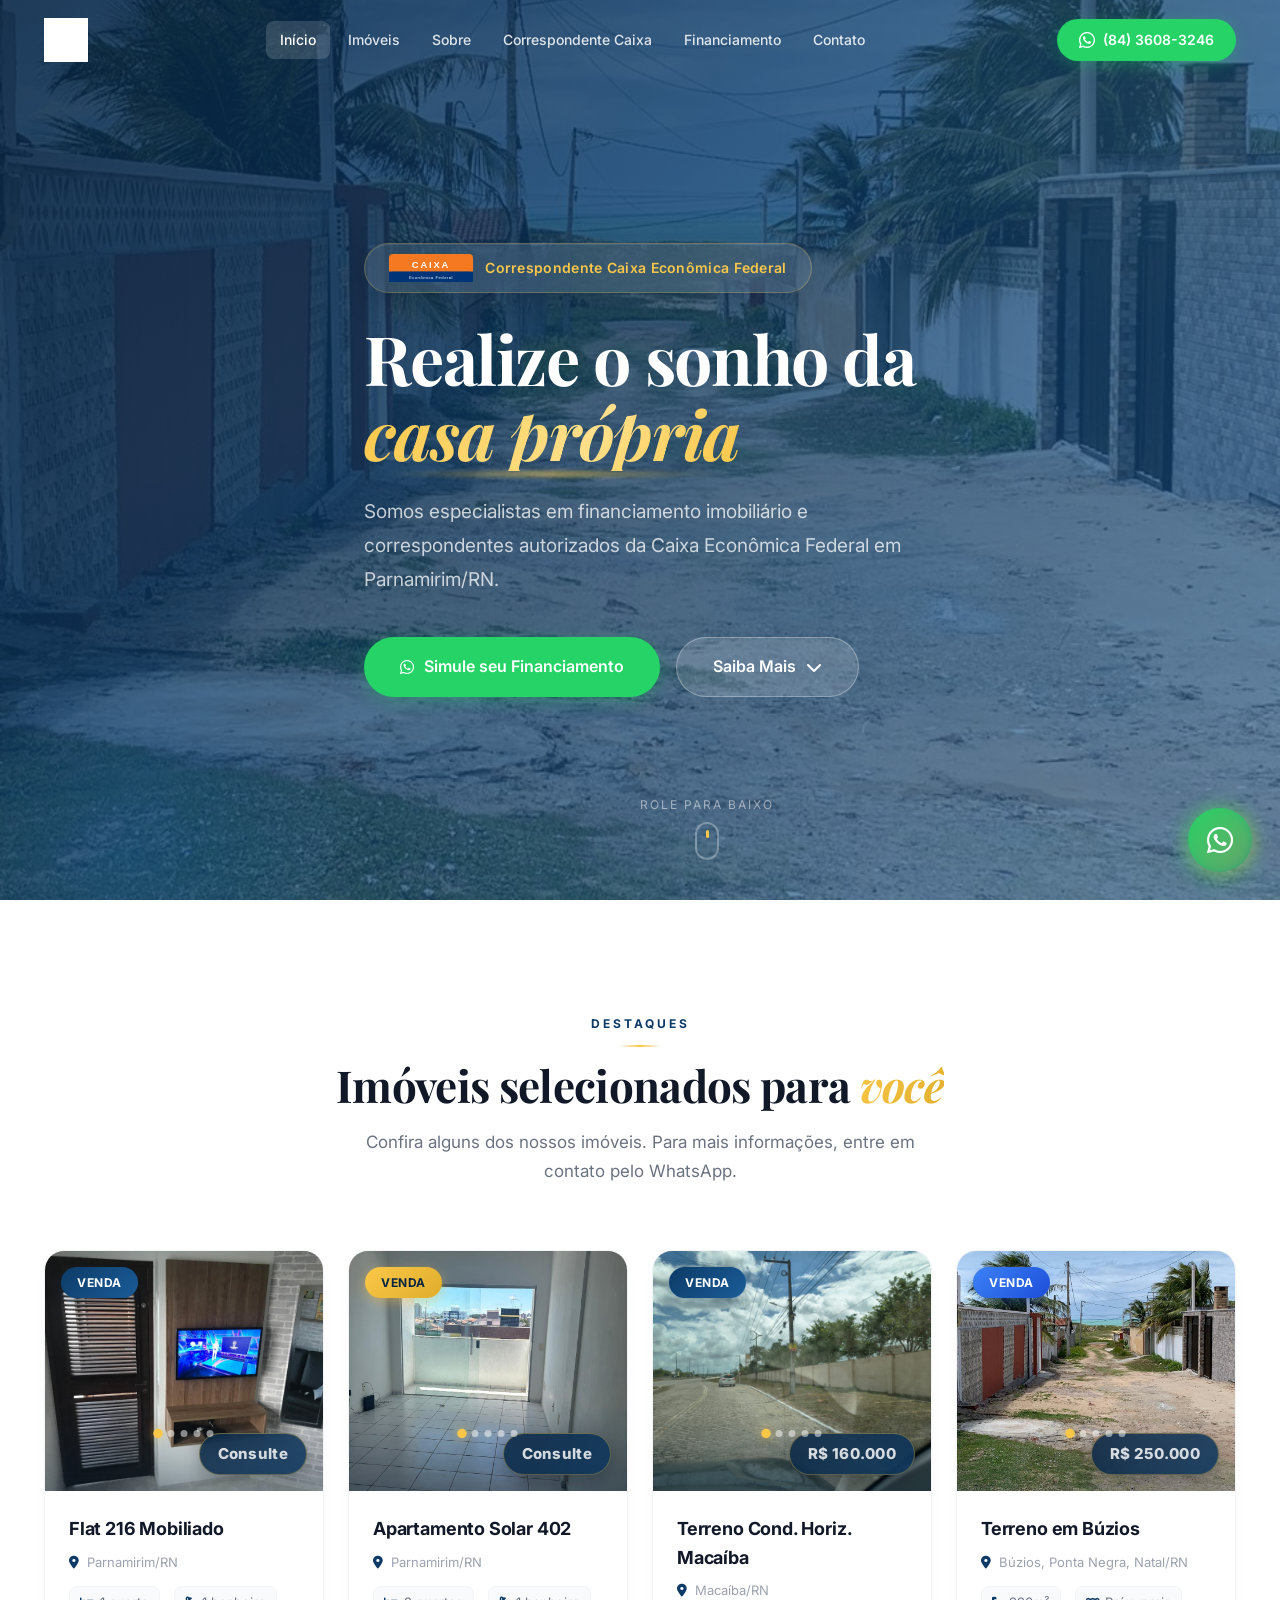
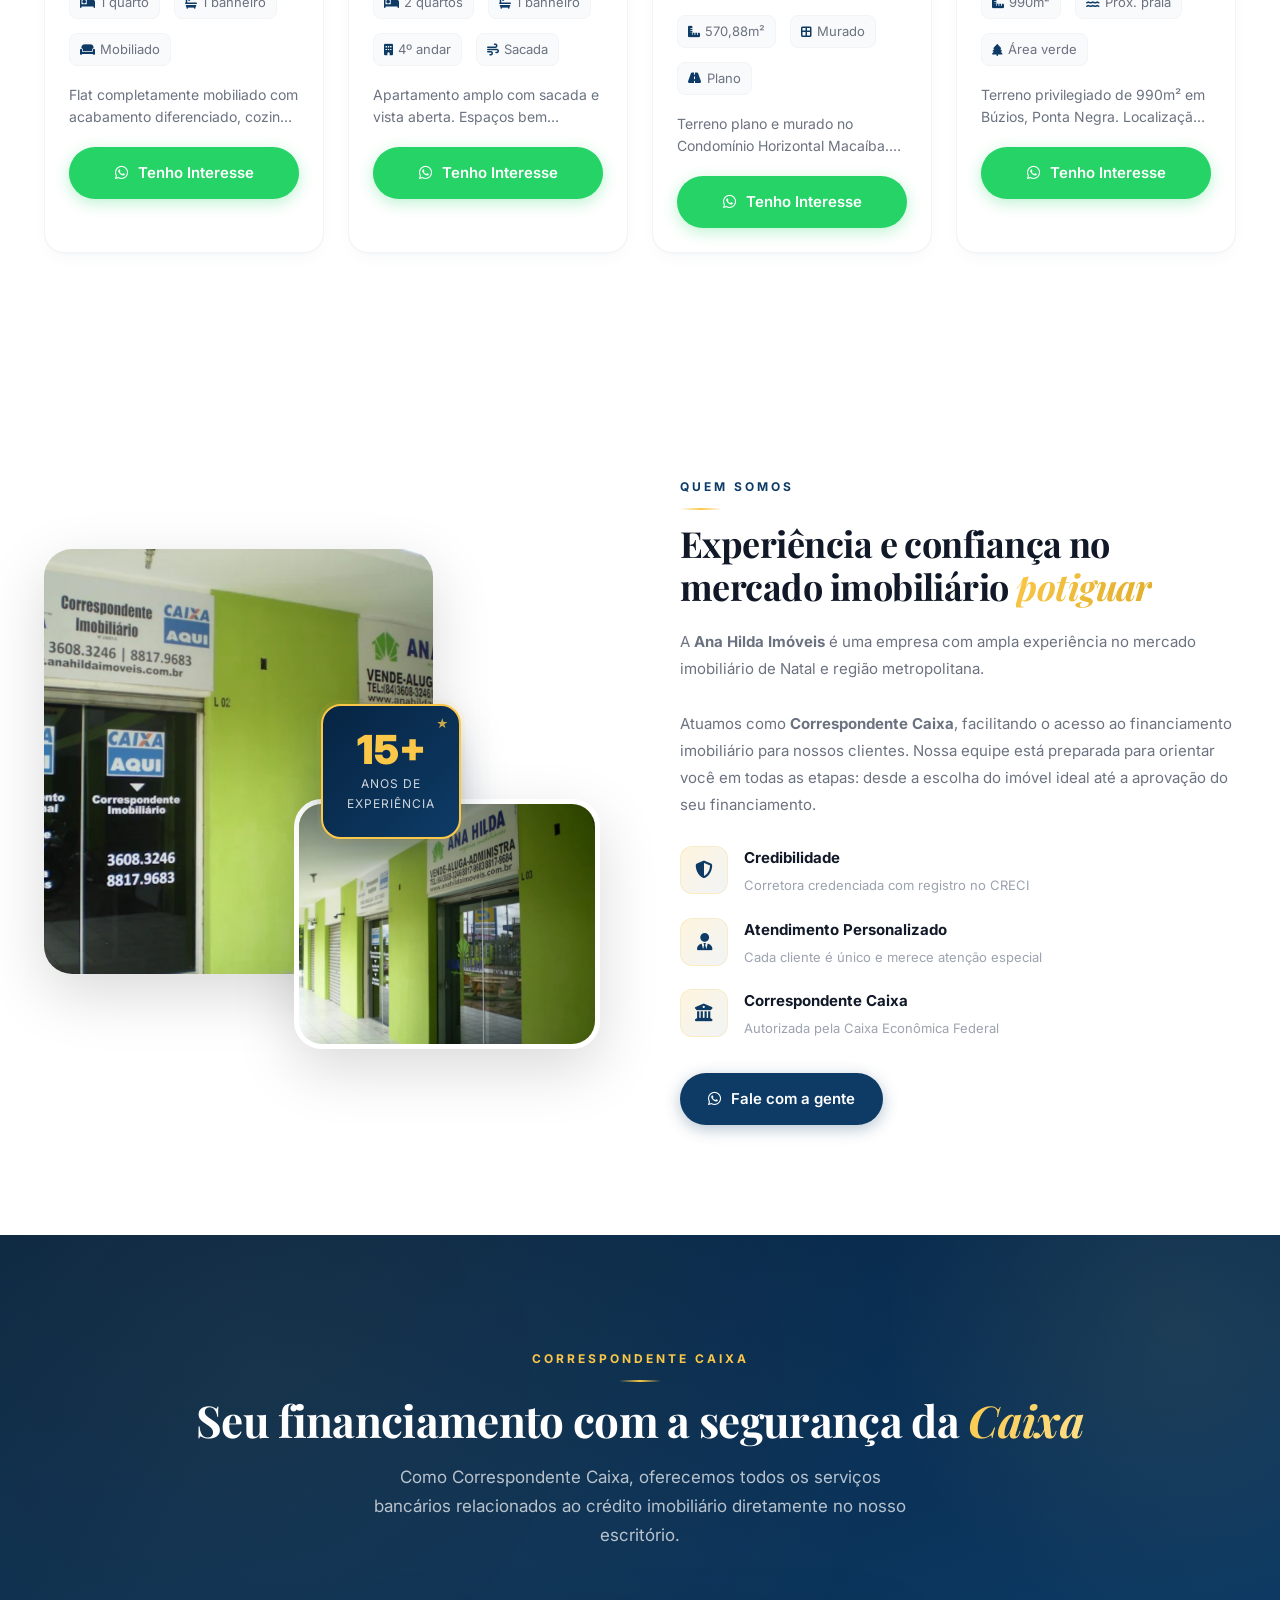
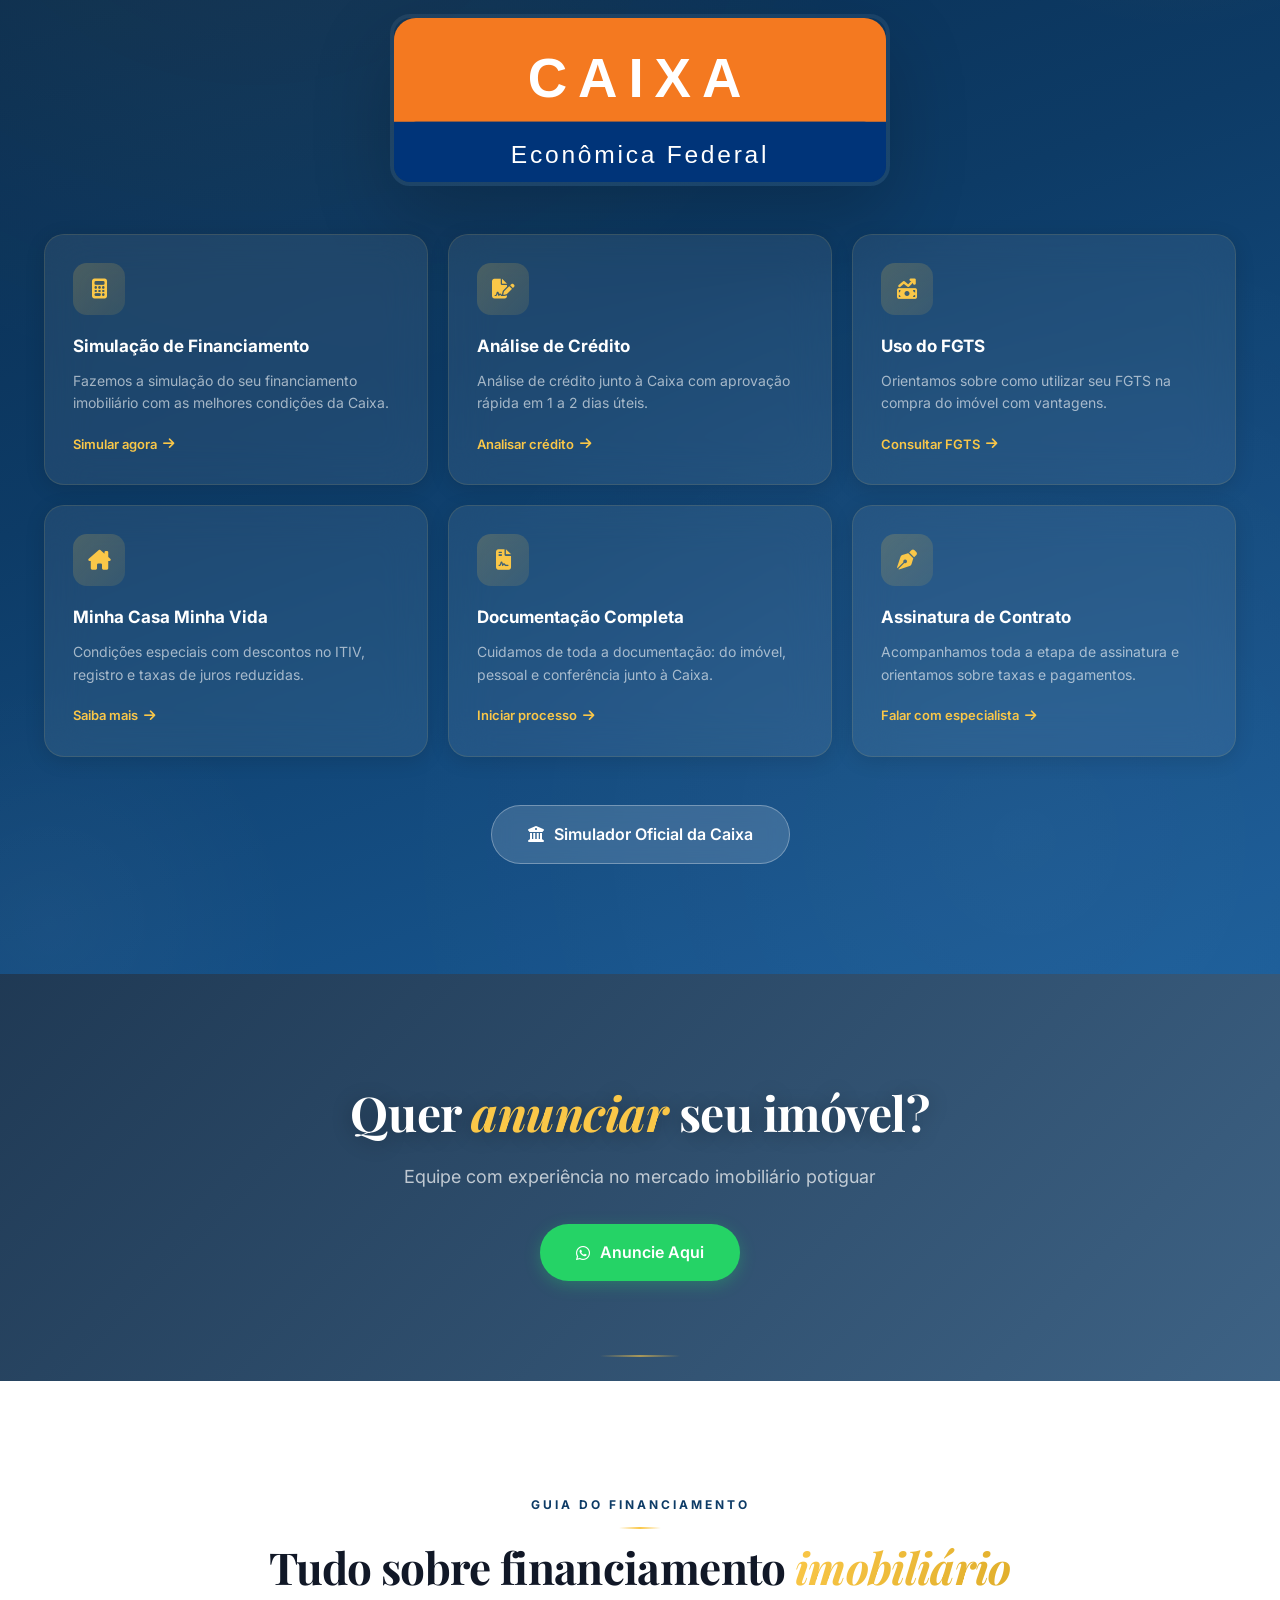
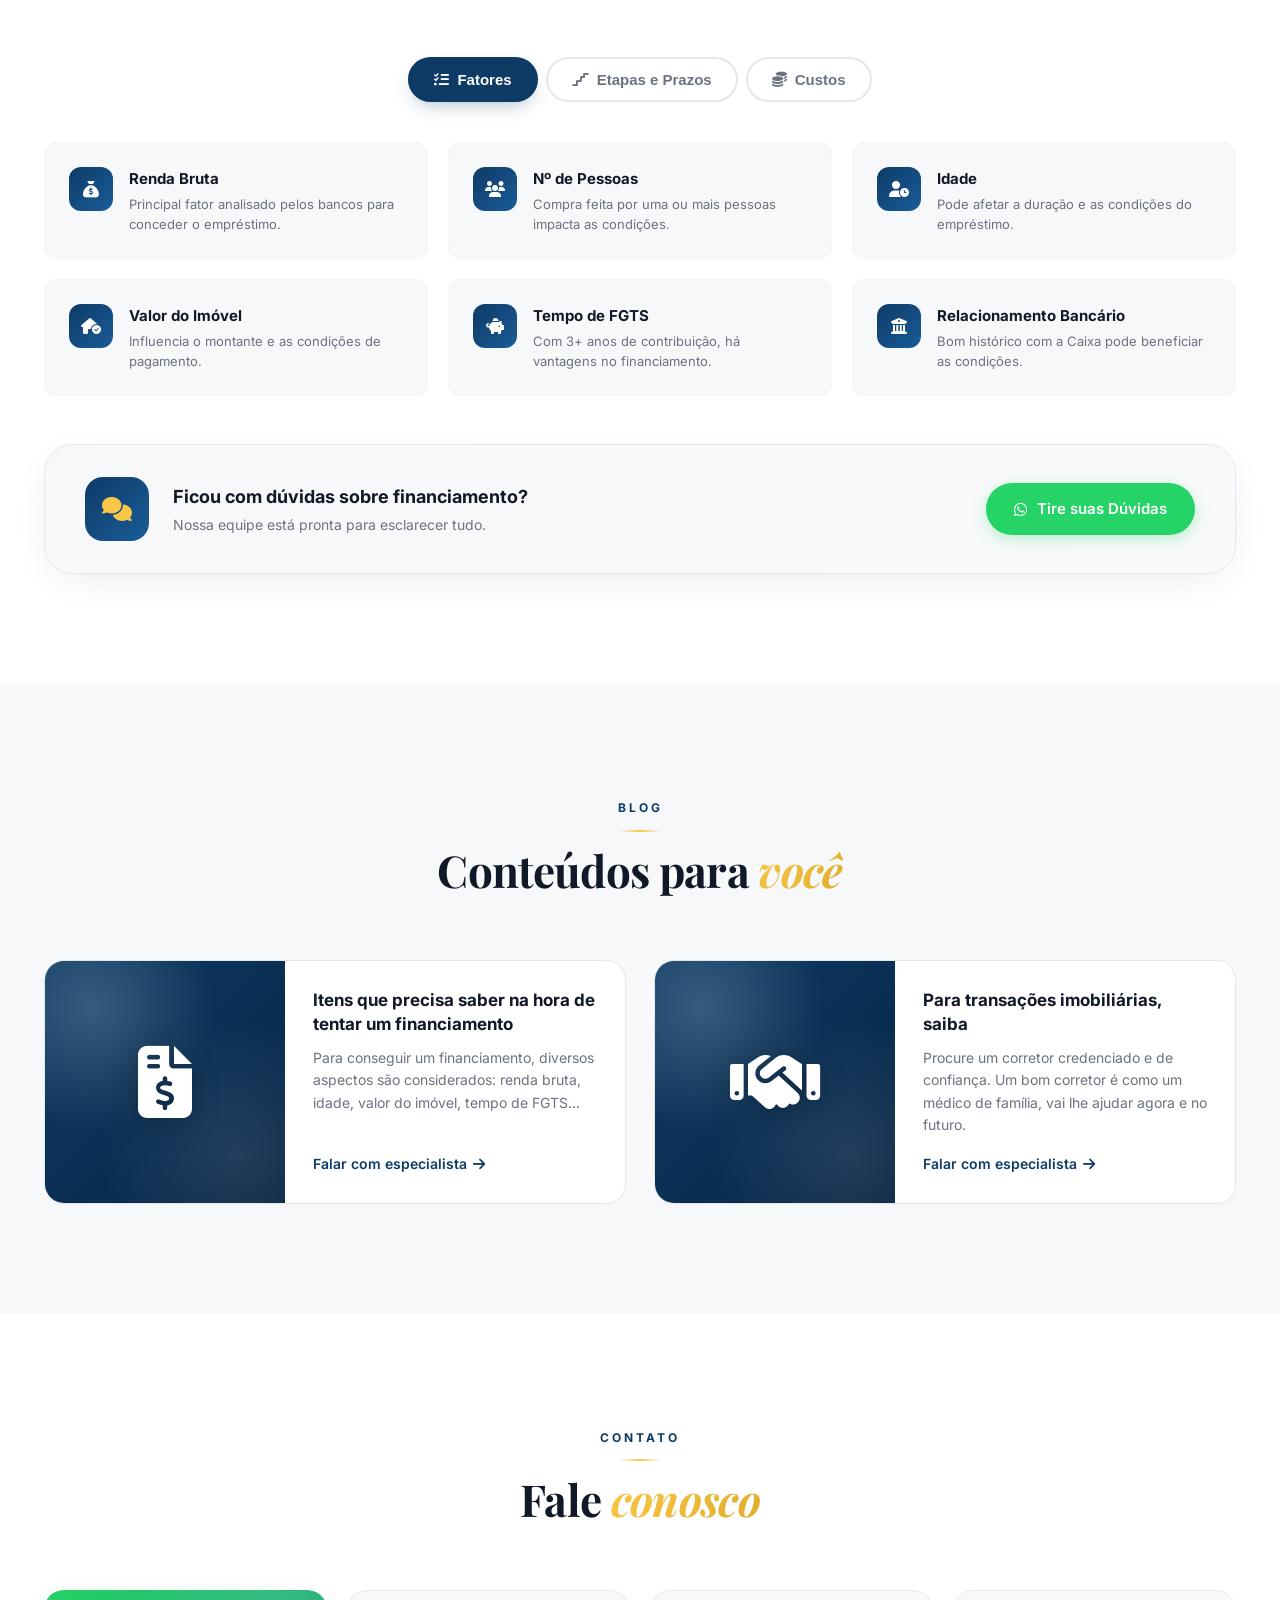
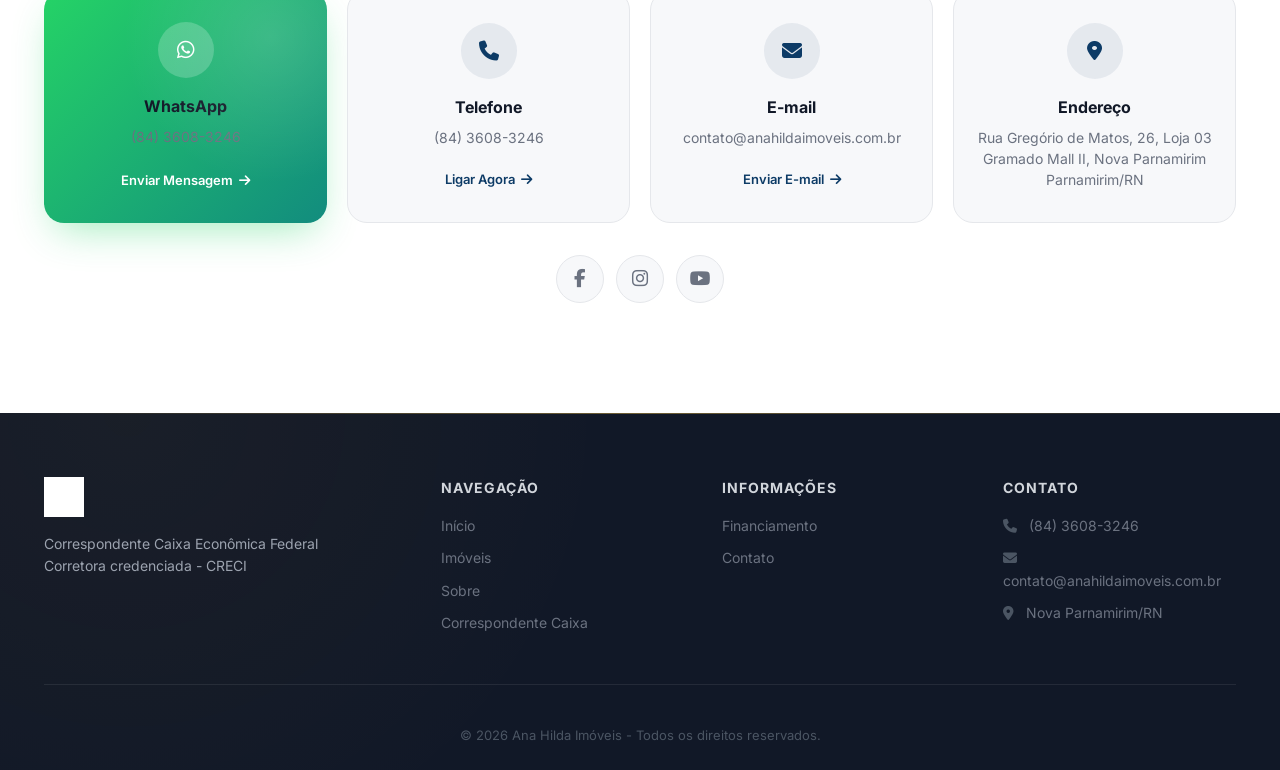
==== commit 57c58701: "feat: substituir imagens do blog por icones com fundo gradiente" ====
--- a/anahilda/index.html
+++ b/anahilda/index.html
@@ -544,8 +544,8 @@
             </div>
             <div class="blog-grid">
                 <div class="blog-card">
-                    <div class="blog-img-wrap">
-                        <img src="/images/blog1.jpg" alt="Financiamento" class="blog-img" loading="lazy">
+                    <div class="blog-img-wrap blog-icon-wrap">
+                        <i class="fa-solid fa-file-invoice-dollar blog-icon" aria-hidden="true"></i>
                     </div>
                     <div class="blog-content">
                         <h3>Itens que precisa saber na hora de tentar um financiamento</h3>
@@ -554,8 +554,8 @@
                     </div>
                 </div>
                 <div class="blog-card">
-                    <div class="blog-img-wrap">
-                        <img src="/images/blog2.jpg" alt="Transações Imobiliárias" class="blog-img" loading="lazy">
+                    <div class="blog-img-wrap blog-icon-wrap">
+                        <i class="fa-solid fa-handshake blog-icon" aria-hidden="true"></i>
                     </div>
                     <div class="blog-content">
                         <h3>Para transações imobiliárias, saiba</h3>
--- a/anahilda/styles.css
+++ b/anahilda/styles.css
@@ -2257,13 +2257,41 @@
     box-shadow: 0 1px 2px rgba(0,0,0,0.02);
 }
 .blog-img-wrap { position: relative; }
-.blog-img-wrap::after {
+.blog-img-wrap:not(.blog-icon-wrap)::after {
     content: '';
     position: absolute;
     inset: 0;
     background: linear-gradient(to right, transparent 70%, rgba(0,0,0,0.15));
     pointer-events: none;
 }
+
+/* Blog icon variant (replaces image) */
+.blog-icon-wrap {
+    display: flex;
+    align-items: center;
+    justify-content: center;
+    background: linear-gradient(135deg, var(--primary) 0%, var(--primary-dark, #002b66) 100%);
+    position: relative;
+    overflow: hidden;
+}
+.blog-icon-wrap::before {
+    content: '';
+    position: absolute;
+    inset: 0;
+    background:
+        radial-gradient(circle at 20% 20%, rgba(255,255,255,0.18), transparent 45%),
+        radial-gradient(circle at 80% 80%, rgba(255,255,255,0.10), transparent 50%);
+    pointer-events: none;
+}
+.blog-icon {
+    font-size: 4.5rem;
+    color: var(--white);
+    position: relative;
+    z-index: 1;
+    transition: transform 0.5s cubic-bezier(0.165, 0.84, 0.44, 1);
+    filter: drop-shadow(0 4px 12px rgba(0,0,0,0.25));
+}
+.blog-card:hover .blog-icon { transform: scale(1.1) rotate(-4deg); }
 
 /* Contact cards */
 .contact-card {
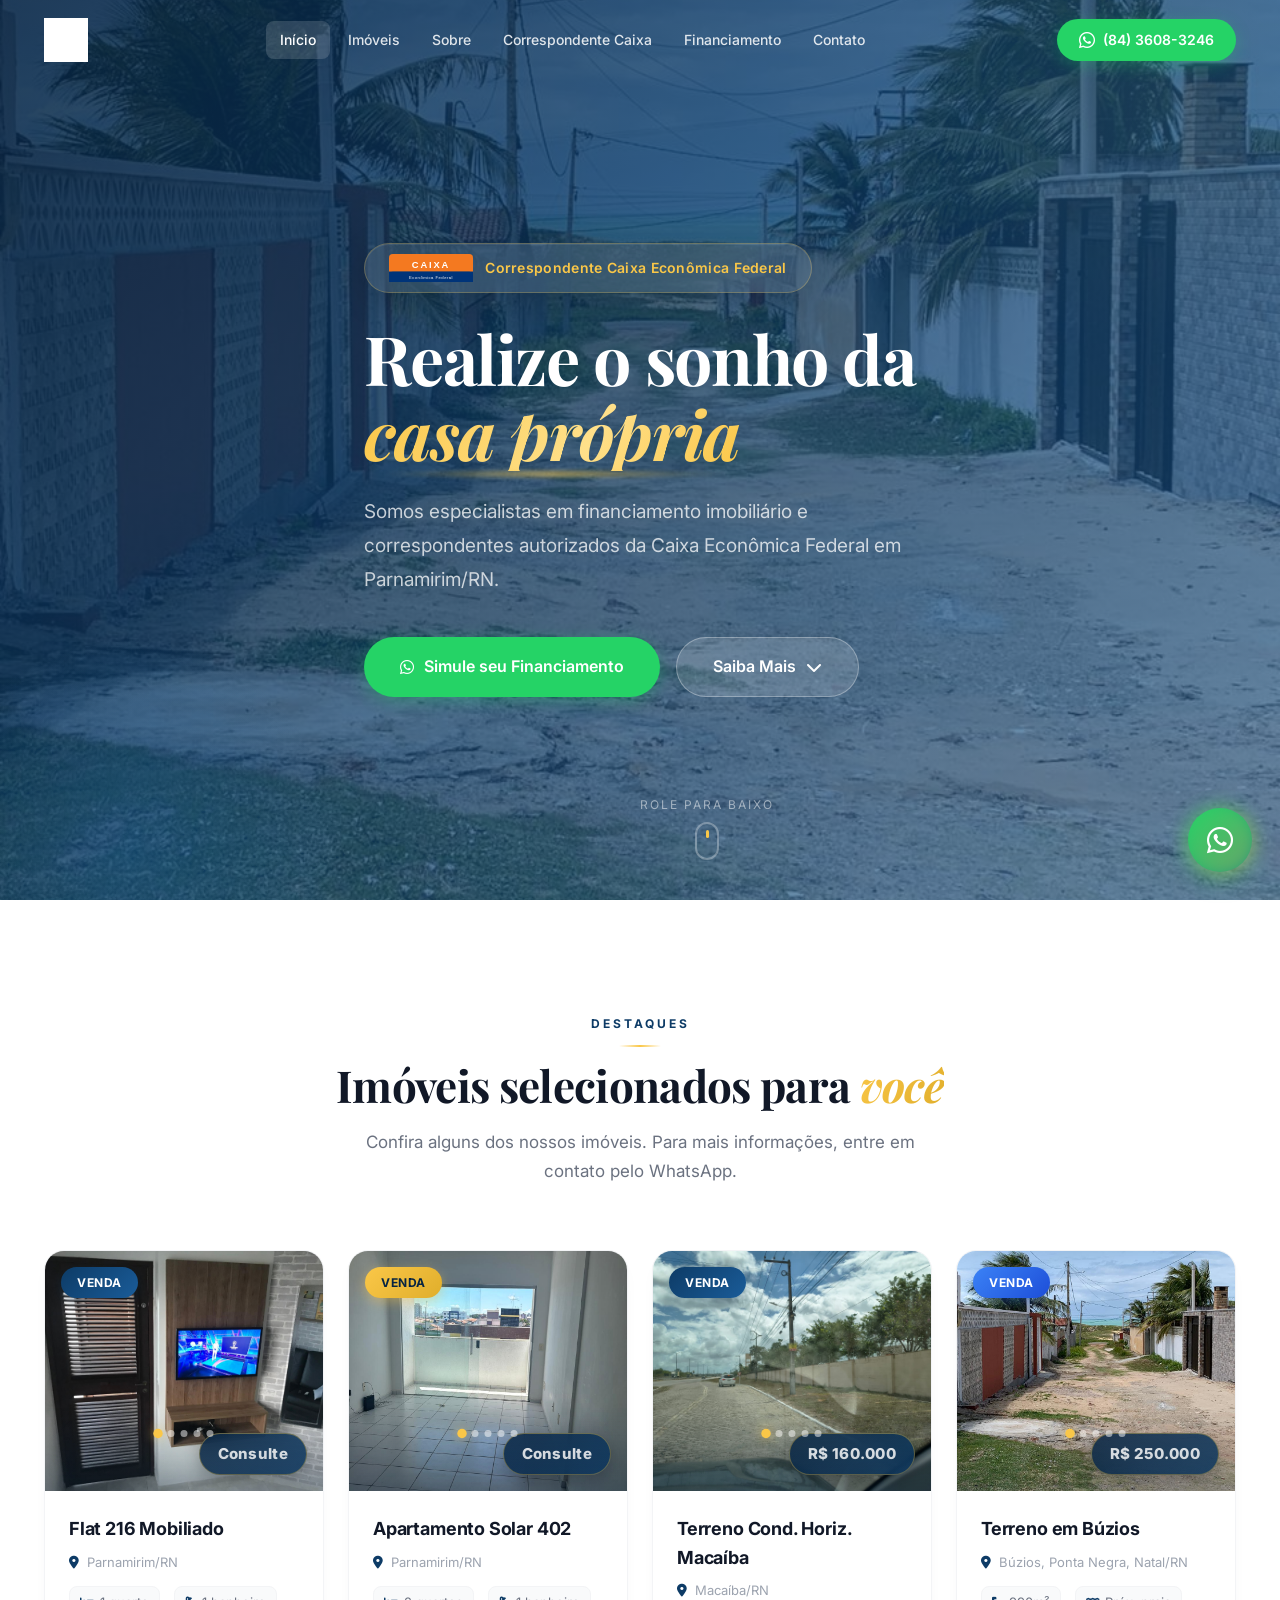
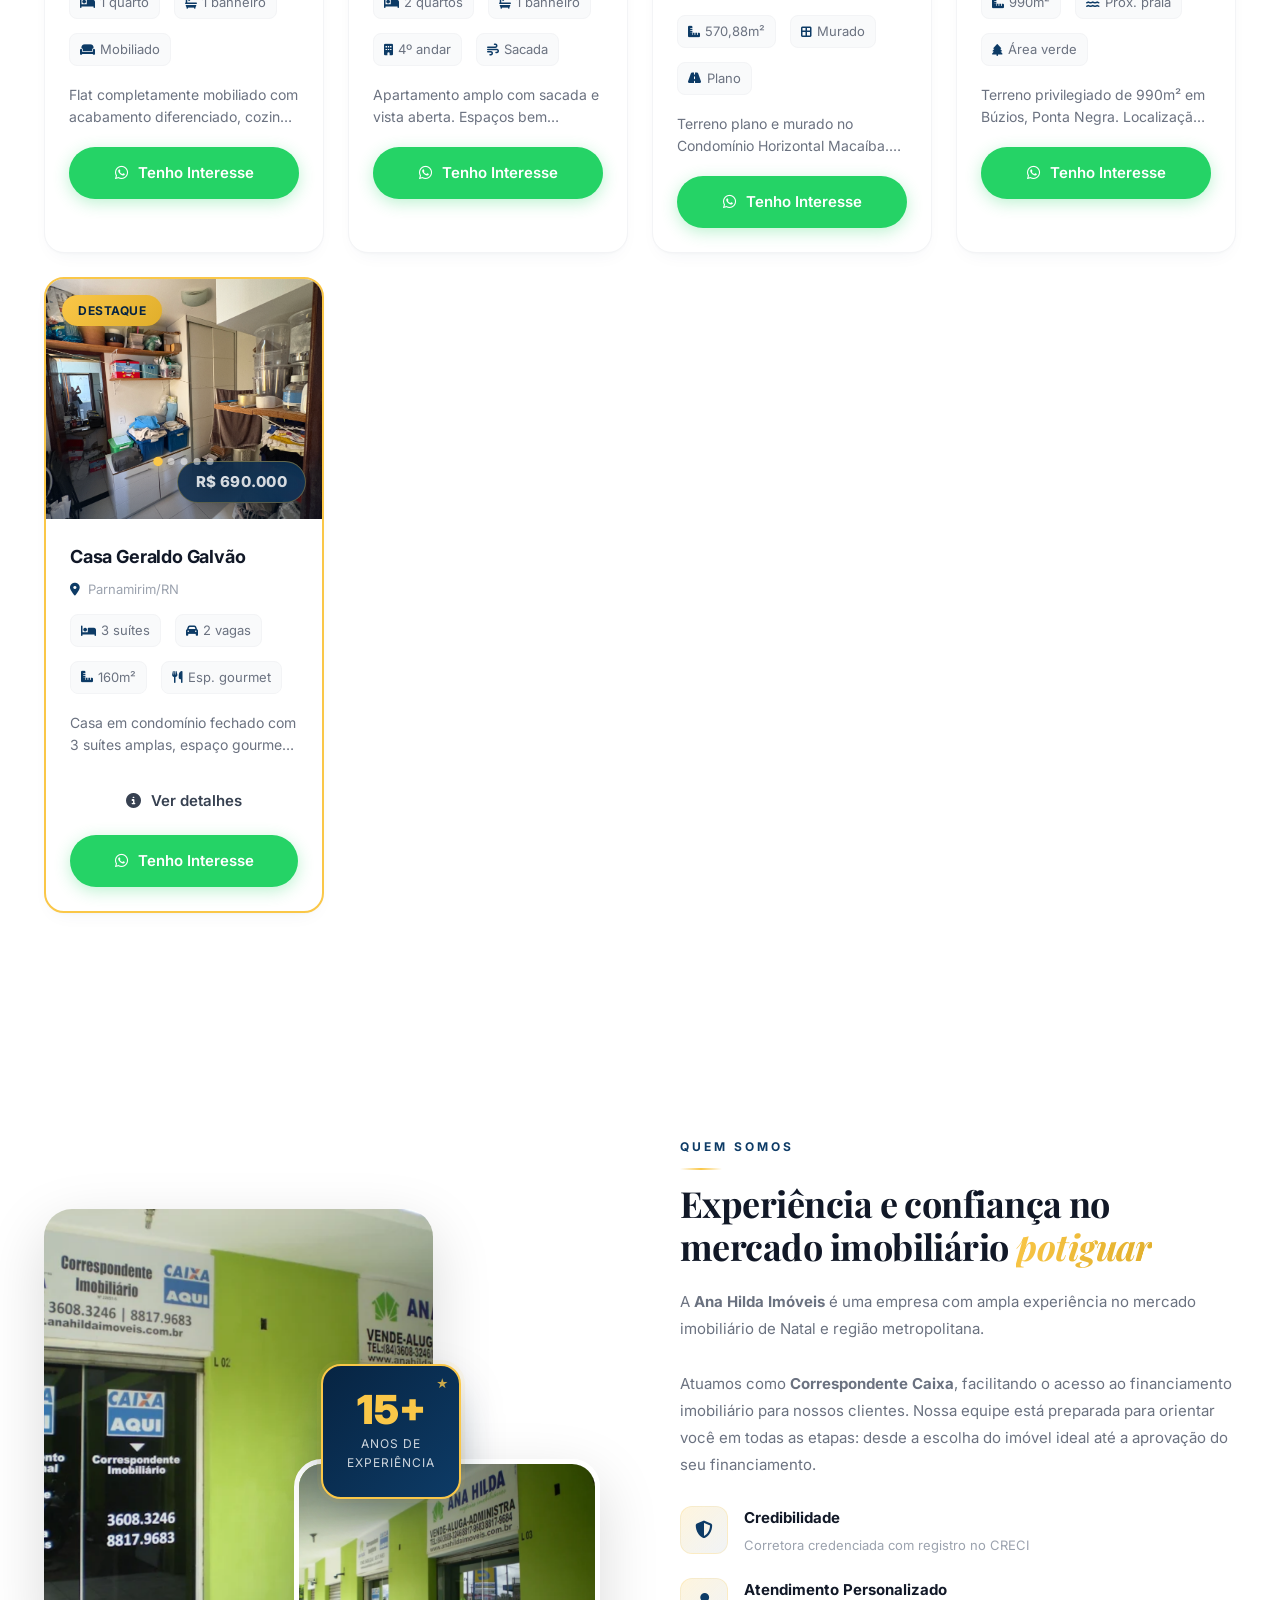
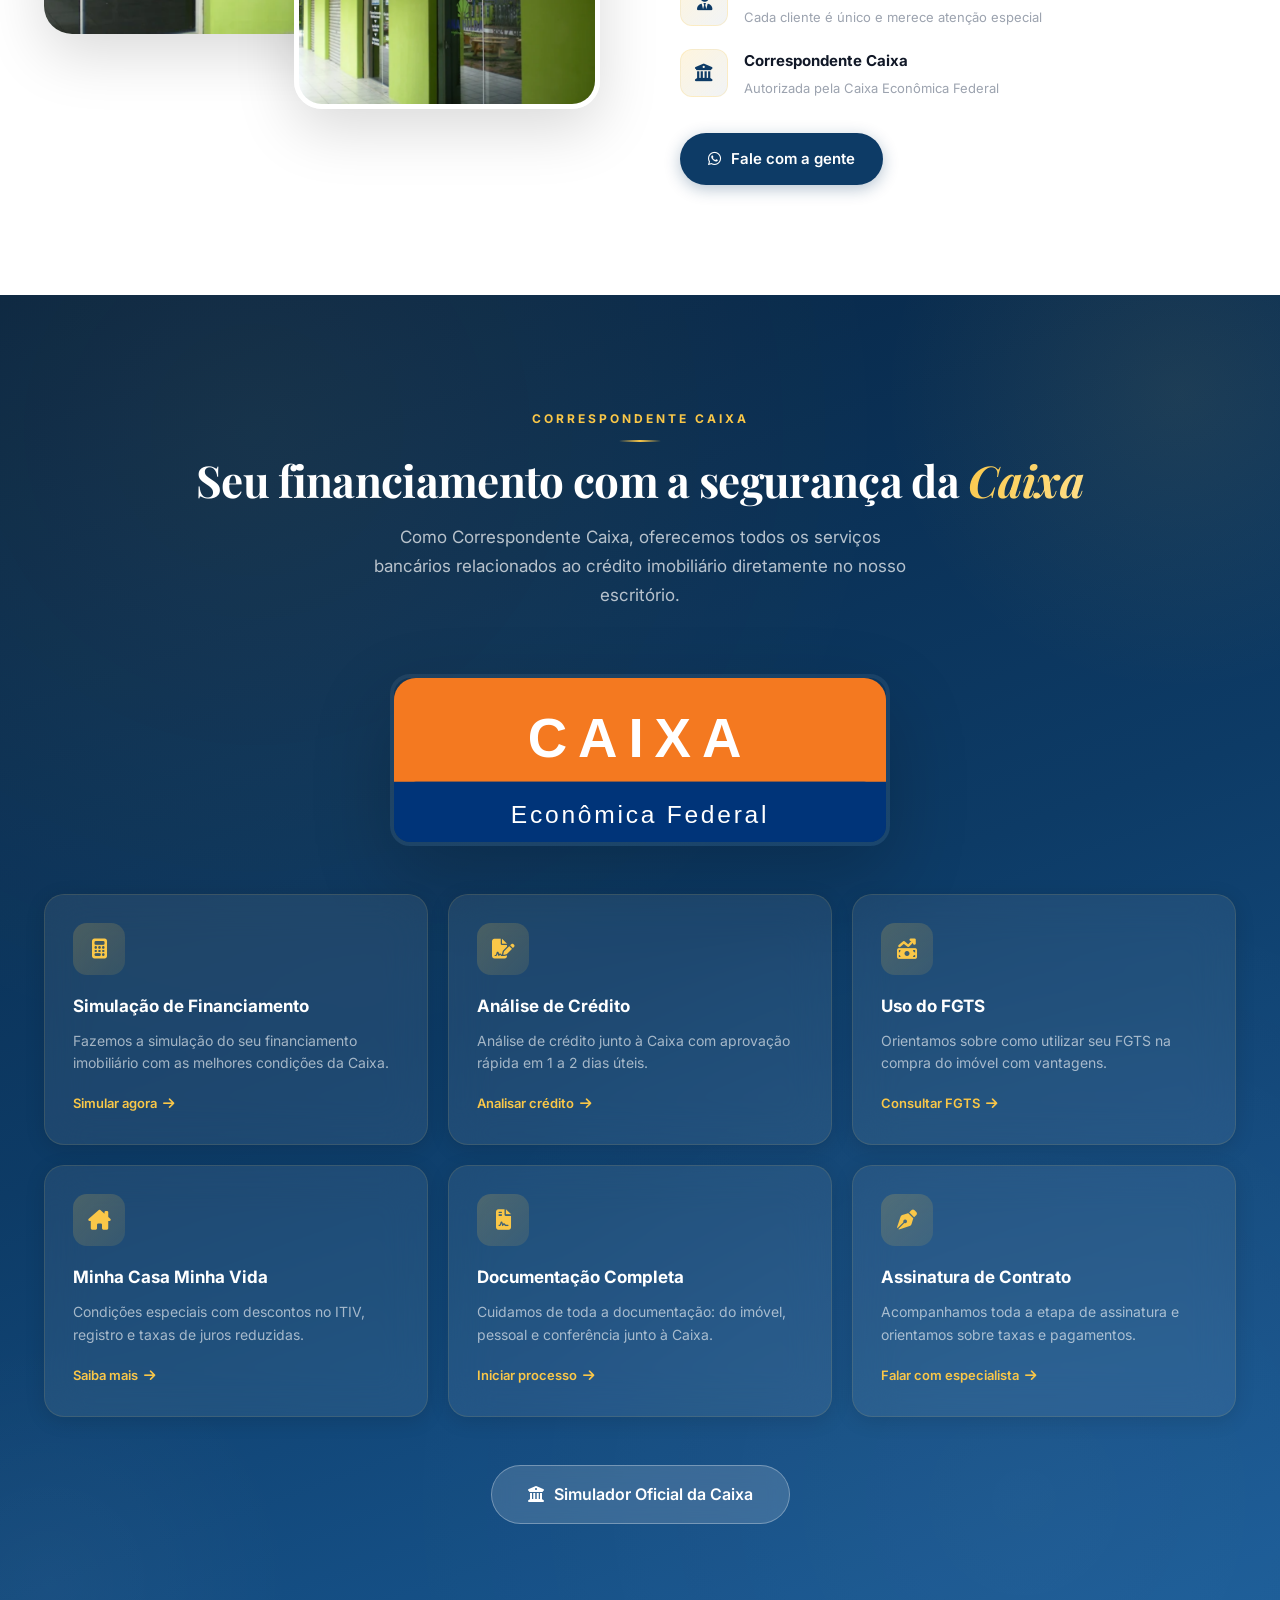
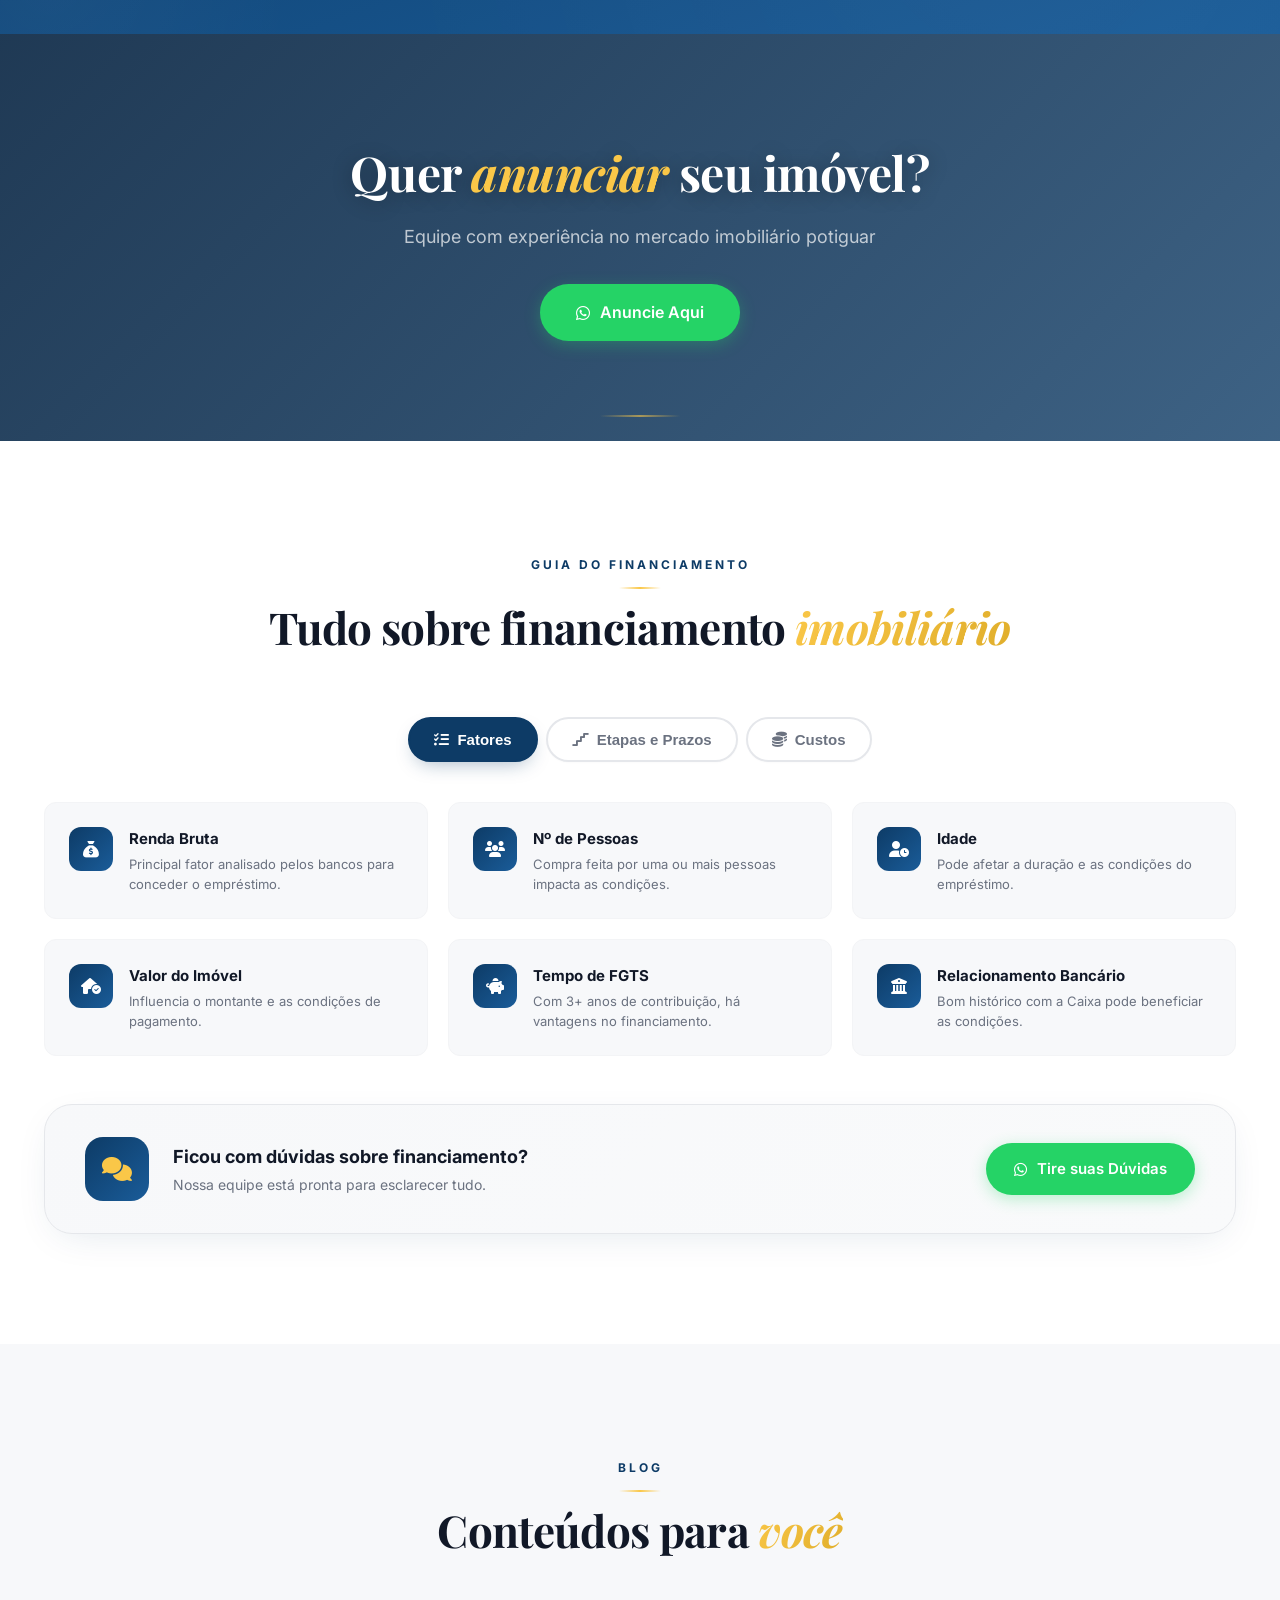
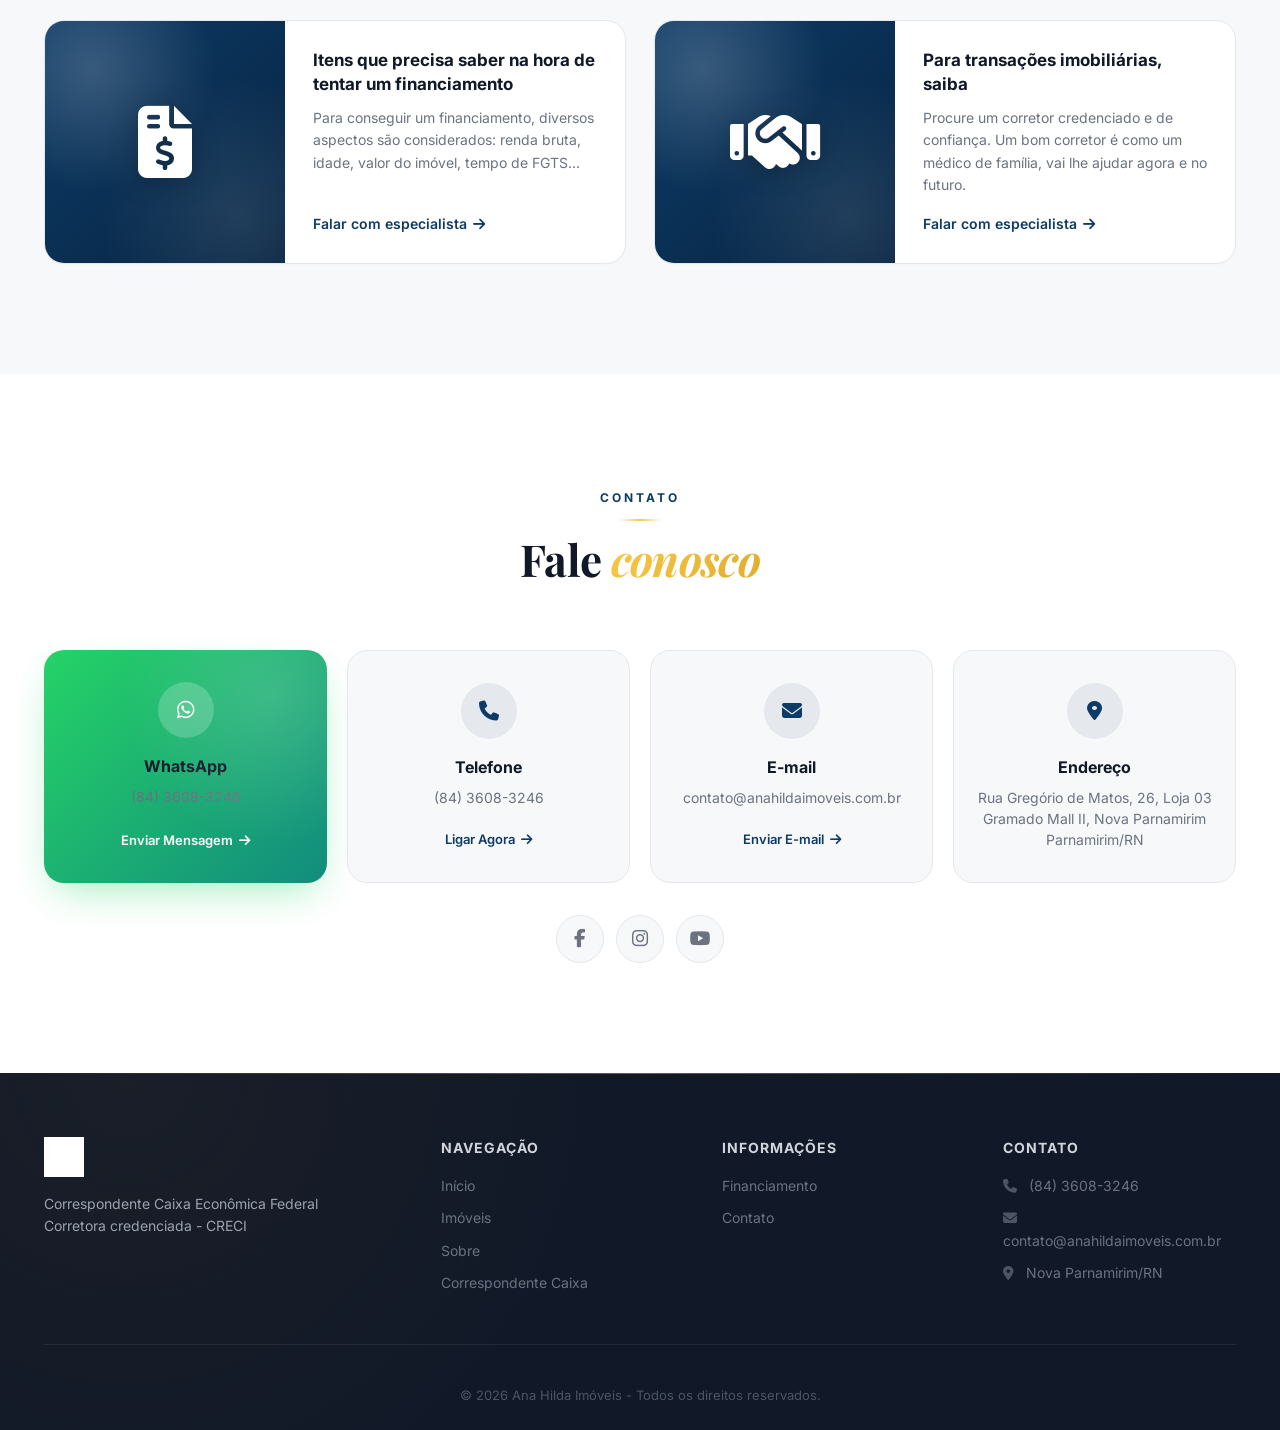
==== commit 9fc482ed: "feat: pagina dedicada Casa Geraldo Galvao com rota /imoveis/casa-geraldo-galvao" ====
--- a/anahilda/index.html
+++ b/anahilda/index.html
@@ -244,6 +244,51 @@
                         <a href="https://api.whatsapp.com/send?phone=558436083246&text=Ol%C3%A1!%20Tenho%20interesse%20no%20Terreno%20em%20B%C3%BAzios%20-%20R%24%20250.000." class="btn btn-whatsapp btn-block" target="_blank" rel="noopener noreferrer">
                             <i class="fa-brands fa-whatsapp"></i> Tenho Interesse
                         </a>
+                    </div>
+                </div>
+
+                <!-- Casa Geraldo Galvão -->
+                <div class="property-card property-card-featured">
+                    <div class="property-image-wrap">
+                        <div class="prop-carousel">
+                            <div class="prop-carousel-track">
+                                <img src="assets/imoveis/casa-geraldo-galvao/foto-1.jpg" alt="Casa Geraldo Galvão - Foto 1" class="property-img" loading="lazy">
+                                <img src="assets/imoveis/casa-geraldo-galvao/foto-2.jpg" alt="Casa Geraldo Galvão - Foto 2" class="property-img" loading="lazy">
+                                <img src="assets/imoveis/casa-geraldo-galvao/foto-3.jpg" alt="Casa Geraldo Galvão - Foto 3" class="property-img" loading="lazy">
+                                <img src="assets/imoveis/casa-geraldo-galvao/foto-4.jpg" alt="Casa Geraldo Galvão - Foto 4" class="property-img" loading="lazy">
+                                <img src="assets/imoveis/casa-geraldo-galvao/foto-5.jpg" alt="Casa Geraldo Galvão - Foto 5" class="property-img" loading="lazy">
+                            </div>
+                            <button class="prop-carousel-btn prop-prev" aria-label="Foto anterior"><i class="fa-solid fa-chevron-left"></i></button>
+                            <button class="prop-carousel-btn prop-next" aria-label="Próxima foto"><i class="fa-solid fa-chevron-right"></i></button>
+                            <div class="prop-carousel-dots">
+                                <span class="prop-dot active"></span>
+                                <span class="prop-dot"></span>
+                                <span class="prop-dot"></span>
+                                <span class="prop-dot"></span>
+                                <span class="prop-dot"></span>
+                            </div>
+                        </div>
+                        <div class="property-badge badge-accent">Destaque</div>
+                        <div class="property-price-tag">R$ 690.000</div>
+                    </div>
+                    <div class="property-info">
+                        <h3>Casa Geraldo Galvão</h3>
+                        <p class="property-location"><i class="fa-solid fa-location-dot"></i> Parnamirim/RN</p>
+                        <div class="property-details">
+                            <span><i class="fa-solid fa-bed"></i> 3 suítes</span>
+                            <span><i class="fa-solid fa-car"></i> 2 vagas</span>
+                            <span><i class="fa-solid fa-ruler-combined"></i> 160m²</span>
+                            <span><i class="fa-solid fa-utensils"></i> Esp. gourmet</span>
+                        </div>
+                        <p class="property-desc">Casa em condomínio fechado com 3 suítes amplas, espaço gourmet integrado, lavabo, escritório e dependência completa. Conforto, segurança e modernidade.</p>
+                        <div class="property-actions">
+                            <a href="/imoveis/casa-geraldo-galvao" class="btn btn-outline btn-block">
+                                <i class="fa-solid fa-circle-info"></i> Ver detalhes
+                            </a>
+                            <a href="https://api.whatsapp.com/send?phone=558436083246&text=Ol%C3%A1!%20Tenho%20interesse%20na%20Casa%20Geraldo%20Galv%C3%A3o%20-%20R%24%20690.000." class="btn btn-whatsapp btn-block" target="_blank" rel="noopener noreferrer">
+                                <i class="fa-brands fa-whatsapp"></i> Tenho Interesse
+                            </a>
+                        </div>
                     </div>
                 </div>
 
--- a/anahilda/styles.css
+++ b/anahilda/styles.css
@@ -2433,4 +2433,417 @@
 .caixa-banner-img:hover { transform: translateY(-4px); }
 
 
-
+/* ==========================================
+   Property Detail Page (/imoveis/*)
+   ========================================== */
+.property-page { background: var(--off-white); }
+.property-page .header-solid {
+    background: var(--white);
+    box-shadow: 0 1px 3px rgba(0,0,0,0.06);
+    position: sticky;
+    top: 0;
+}
+.property-detail { padding: 110px 0 80px; }
+
+/* Breadcrumb */
+.breadcrumb {
+    display: flex;
+    align-items: center;
+    gap: 10px;
+    font-size: 0.875rem;
+    color: var(--gray-500);
+    margin-bottom: 28px;
+    flex-wrap: wrap;
+}
+.breadcrumb a {
+    color: var(--gray-600);
+    text-decoration: none;
+    transition: color 0.2s ease;
+}
+.breadcrumb a:hover { color: var(--primary); }
+.breadcrumb i { font-size: 0.625rem; color: var(--gray-400); }
+.breadcrumb span { color: var(--gray-900); font-weight: 600; }
+
+/* Header */
+.pd-header {
+    display: flex;
+    justify-content: space-between;
+    align-items: flex-end;
+    gap: 32px;
+    flex-wrap: wrap;
+    margin-bottom: 32px;
+    padding-bottom: 24px;
+    border-bottom: 1px solid var(--gray-200);
+}
+.pd-badge {
+    display: inline-flex;
+    align-items: center;
+    gap: 6px;
+    background: linear-gradient(135deg, var(--accent, #d4a574), #b8884f);
+    color: var(--white);
+    font-size: 0.75rem;
+    font-weight: 700;
+    letter-spacing: 0.04em;
+    text-transform: uppercase;
+    padding: 6px 14px;
+    border-radius: 999px;
+    margin-bottom: 14px;
+}
+.pd-title {
+    font-family: 'Playfair Display', serif;
+    font-size: clamp(2rem, 4vw, 2.75rem);
+    font-weight: 700;
+    color: var(--gray-900);
+    line-height: 1.1;
+    letter-spacing: -0.02em;
+    margin-bottom: 12px;
+}
+.pd-location {
+    display: inline-flex;
+    align-items: center;
+    gap: 8px;
+    font-size: 1rem;
+    color: var(--gray-600);
+}
+.pd-location i { color: var(--primary); }
+
+.pd-price-box {
+    display: flex;
+    flex-direction: column;
+    text-align: right;
+}
+.pd-price-label {
+    font-size: 0.75rem;
+    text-transform: uppercase;
+    letter-spacing: 0.08em;
+    color: var(--gray-500);
+    margin-bottom: 4px;
+}
+.pd-price {
+    font-family: 'Playfair Display', serif;
+    font-size: 2.25rem;
+    font-weight: 700;
+    color: var(--primary);
+    line-height: 1;
+}
+
+/* Gallery */
+.pd-gallery { margin-bottom: 40px; }
+.pd-carousel {
+    position: relative;
+    width: 100%;
+    height: clamp(320px, 55vw, 560px);
+    border-radius: var(--radius-lg);
+    overflow: hidden;
+    box-shadow: var(--shadow-md);
+    background: var(--gray-100);
+}
+.pd-carousel .prop-carousel-track {
+    display: flex;
+    height: 100%;
+    transition: transform 0.55s cubic-bezier(0.7, 0, 0.3, 1);
+}
+.pd-carousel .property-img {
+    width: 100%;
+    height: 100%;
+    flex-shrink: 0;
+    object-fit: cover;
+}
+.pd-carousel .prop-carousel-btn {
+    position: absolute;
+    top: 50%;
+    transform: translateY(-50%);
+    width: 48px;
+    height: 48px;
+    border-radius: 50%;
+    background: rgba(255,255,255,0.95);
+    border: none;
+    cursor: pointer;
+    box-shadow: 0 4px 16px rgba(0,0,0,0.15);
+    color: var(--gray-900);
+    font-size: 1rem;
+    display: flex;
+    align-items: center;
+    justify-content: center;
+    transition: all 0.25s ease;
+    z-index: 2;
+}
+.pd-carousel .prop-carousel-btn:hover {
+    background: var(--primary);
+    color: var(--white);
+    transform: translateY(-50%) scale(1.06);
+}
+.pd-carousel .prop-prev { left: 18px; }
+.pd-carousel .prop-next { right: 18px; }
+.pd-carousel .prop-carousel-dots {
+    position: absolute;
+    bottom: 18px;
+    left: 50%;
+    transform: translateX(-50%);
+    display: flex;
+    gap: 8px;
+    z-index: 2;
+}
+.pd-carousel .prop-dot {
+    width: 9px;
+    height: 9px;
+    border-radius: 50%;
+    background: rgba(255,255,255,0.5);
+    cursor: pointer;
+    transition: all 0.25s ease;
+}
+.pd-carousel .prop-dot.active {
+    background: var(--white);
+    width: 26px;
+    border-radius: 999px;
+}
+
+/* Grid */
+.pd-grid {
+    display: grid;
+    grid-template-columns: 1fr 360px;
+    gap: 48px;
+    align-items: start;
+}
+.pd-main { min-width: 0; }
+
+/* Sections */
+.pd-section { margin-bottom: 36px; }
+.pd-section-title {
+    font-family: 'Playfair Display', serif;
+    font-size: 1.5rem;
+    font-weight: 700;
+    color: var(--gray-900);
+    margin-bottom: 16px;
+    letter-spacing: -0.01em;
+}
+.pd-desc {
+    font-size: 1.0625rem;
+    line-height: 1.75;
+    color: var(--gray-700);
+}
+
+/* Highlights */
+.pd-highlights {
+    display: grid;
+    grid-template-columns: repeat(4, 1fr);
+    gap: 16px;
+}
+.pd-highlight {
+    background: var(--white);
+    border: 1px solid var(--gray-200);
+    border-radius: var(--radius-lg);
+    padding: 22px 16px;
+    text-align: center;
+    transition: var(--transition);
+    display: flex;
+    flex-direction: column;
+    align-items: center;
+    gap: 6px;
+}
+.pd-highlight:hover {
+    transform: translateY(-2px);
+    box-shadow: var(--shadow-sm);
+    border-color: var(--primary);
+}
+.pd-highlight i {
+    font-size: 1.5rem;
+    color: var(--primary);
+    margin-bottom: 4px;
+}
+.pd-highlight strong {
+    font-size: 1.375rem;
+    font-weight: 700;
+    color: var(--gray-900);
+    line-height: 1;
+}
+.pd-highlight span {
+    font-size: 0.8125rem;
+    color: var(--gray-500);
+}
+
+/* Features list */
+.pd-features {
+    list-style: none;
+    padding: 0;
+    margin: 0;
+    display: grid;
+    grid-template-columns: repeat(2, 1fr);
+    gap: 12px 24px;
+}
+.pd-features li {
+    display: flex;
+    align-items: center;
+    gap: 10px;
+    font-size: 0.9375rem;
+    color: var(--gray-700);
+    padding: 10px 14px;
+    background: var(--white);
+    border-radius: var(--radius-md, 10px);
+    border: 1px solid var(--gray-100);
+}
+.pd-features i {
+    color: var(--primary);
+    font-size: 0.75rem;
+    background: rgba(0,80,180,0.08);
+    width: 22px;
+    height: 22px;
+    border-radius: 50%;
+    display: flex;
+    align-items: center;
+    justify-content: center;
+    flex-shrink: 0;
+}
+
+/* Perks */
+.pd-perks {
+    display: grid;
+    grid-template-columns: repeat(2, 1fr);
+    gap: 14px;
+}
+.pd-perk {
+    display: flex;
+    align-items: center;
+    gap: 12px;
+    padding: 16px 18px;
+    background: var(--white);
+    border: 1px solid var(--gray-200);
+    border-radius: var(--radius-md, 10px);
+    font-size: 0.9375rem;
+    color: var(--gray-800);
+    font-weight: 500;
+    transition: var(--transition);
+}
+.pd-perk:hover {
+    border-color: var(--primary);
+    transform: translateX(4px);
+}
+.pd-perk i {
+    color: var(--primary);
+    font-size: 1.125rem;
+}
+
+/* Sidebar */
+.pd-sidebar { position: sticky; top: 100px; }
+.pd-cta-card {
+    background: var(--white);
+    border: 1px solid var(--gray-200);
+    border-radius: var(--radius-lg);
+    padding: 28px;
+    box-shadow: 0 4px 24px rgba(0,0,0,0.04);
+}
+.pd-cta-label {
+    display: block;
+    font-size: 0.75rem;
+    text-transform: uppercase;
+    letter-spacing: 0.08em;
+    color: var(--gray-500);
+    margin-bottom: 4px;
+}
+.pd-cta-price {
+    display: block;
+    font-family: 'Playfair Display', serif;
+    font-size: 1.875rem;
+    font-weight: 700;
+    color: var(--primary);
+    margin-bottom: 12px;
+}
+.pd-cta-desc {
+    font-size: 0.875rem;
+    color: var(--gray-600);
+    line-height: 1.5;
+    margin-bottom: 18px;
+}
+.pd-cta-card .btn { margin-bottom: 10px; }
+.pd-cta-card .btn:last-of-type { margin-bottom: 0; }
+.pd-cta-divider {
+    height: 1px;
+    background: var(--gray-200);
+    margin: 22px 0;
+}
+.pd-cta-agent {
+    display: flex;
+    align-items: center;
+    gap: 12px;
+    margin-bottom: 14px;
+}
+.pd-cta-agent-img {
+    width: 44px;
+    height: 44px;
+    border-radius: 50%;
+    object-fit: cover;
+    border: 2px solid var(--gray-100);
+}
+.pd-cta-agent strong {
+    display: block;
+    color: var(--gray-900);
+    font-size: 0.9375rem;
+}
+.pd-cta-agent span {
+    display: block;
+    color: var(--gray-500);
+    font-size: 0.8125rem;
+}
+.pd-cta-phone {
+    display: flex;
+    align-items: center;
+    justify-content: center;
+    gap: 8px;
+    padding: 12px;
+    background: var(--gray-50);
+    border-radius: var(--radius-md, 10px);
+    color: var(--gray-900);
+    font-weight: 600;
+    font-size: 0.9375rem;
+    text-decoration: none;
+    transition: var(--transition);
+}
+.pd-cta-phone:hover {
+    background: var(--primary);
+    color: var(--white);
+}
+
+/* Back */
+.pd-back {
+    margin-top: 48px;
+    text-align: center;
+}
+
+/* Property actions in card */
+.property-actions {
+    display: flex;
+    flex-direction: column;
+    gap: 8px;
+    margin-top: auto;
+}
+
+/* Featured property accent */
+.property-card-featured {
+    border: 2px solid var(--accent, #d4a574);
+    position: relative;
+}
+
+/* Footer simples (página de detalhe) */
+.property-page .footer {
+    background: var(--gray-900);
+    color: var(--gray-300);
+    padding: 24px 0;
+    text-align: center;
+    font-size: 0.875rem;
+}
+
+/* Responsive */
+@media (max-width: 960px) {
+    .pd-grid { grid-template-columns: 1fr; }
+    .pd-sidebar { position: static; }
+    .pd-highlights { grid-template-columns: repeat(2, 1fr); }
+}
+@media (max-width: 600px) {
+    .property-detail { padding: 90px 0 60px; }
+    .pd-header { flex-direction: column; align-items: flex-start; }
+    .pd-price-box { text-align: left; }
+    .pd-features, .pd-perks { grid-template-columns: 1fr; }
+    .pd-highlights { gap: 10px; }
+    .pd-highlight { padding: 16px 10px; }
+}
+
